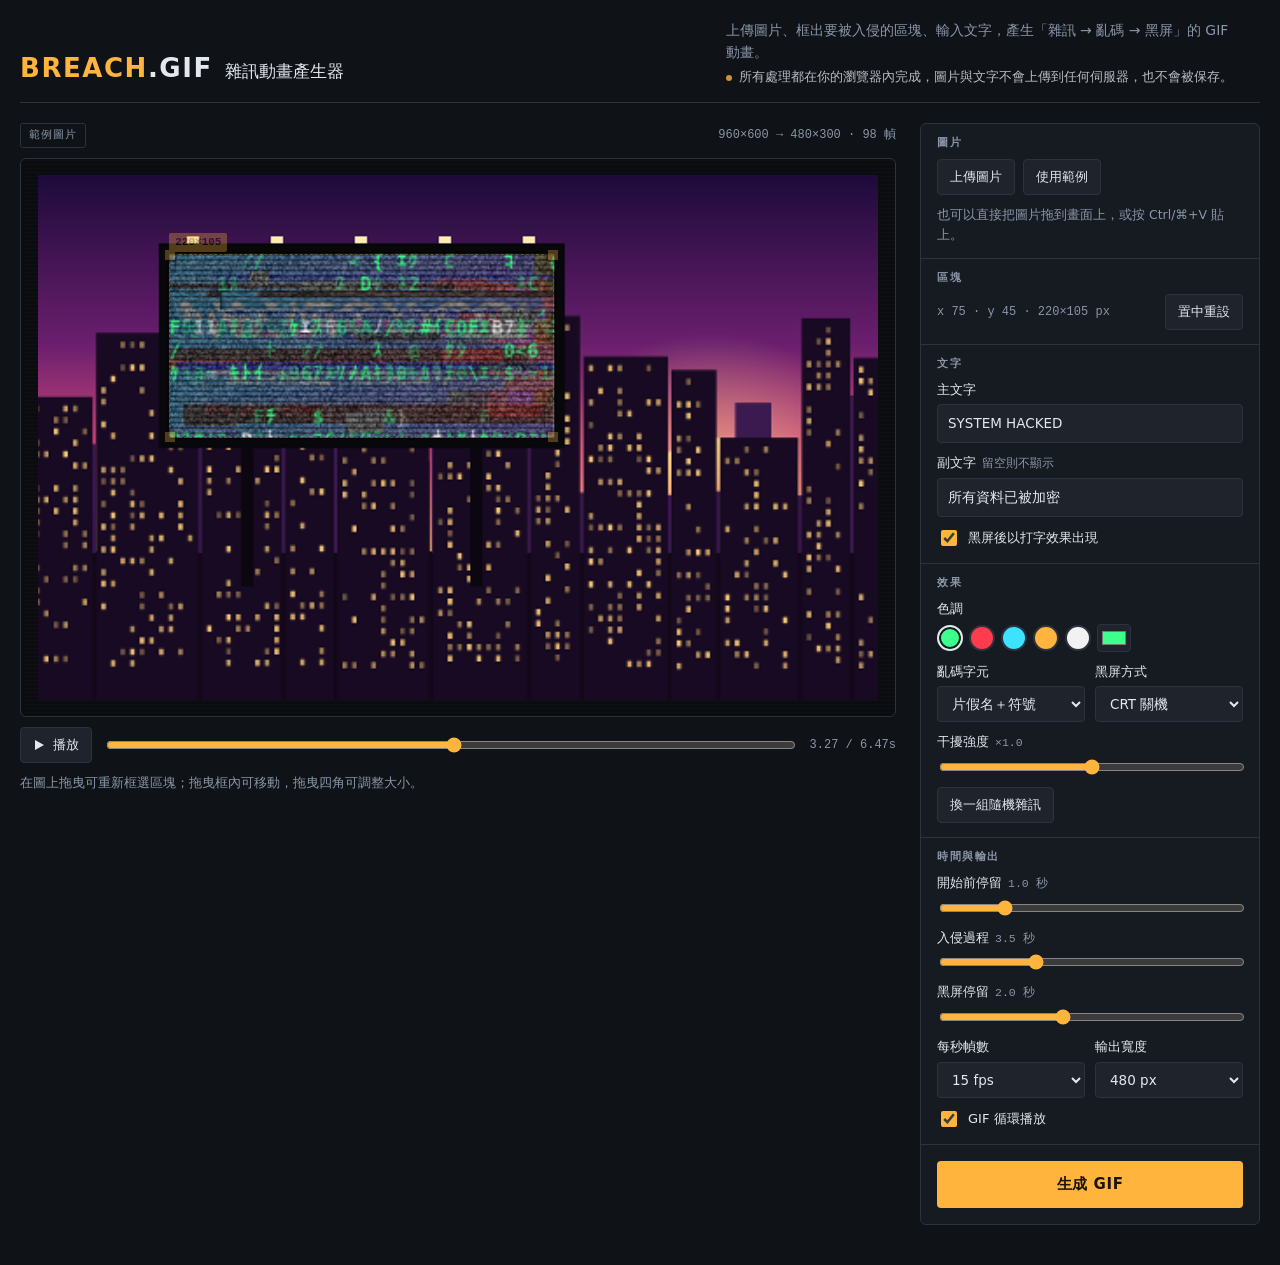
==== index.html @ aff065c2 "Add files via upload V1" ====
<!doctype html>
<html lang="zh-Hant">
<head>
<meta charset="utf-8">
<meta name="viewport" content="width=device-width,initial-scale=1,viewport-fit=cover">
<meta name="description" content="上傳圖片、框選區塊、輸入文字，產生雜訊亂碼後黑屏的駭入動畫 GIF。">
<title>Breach GIF 雜訊動畫產生器</title>
<style>
@font-face{font-family:"Chakra Petch";font-weight:600;font-style:normal;font-display:swap;src:url(fonts/chakra-petch-600.woff) format("woff")}
@font-face{font-family:"IBM Plex Mono";font-weight:400;font-style:normal;font-display:swap;src:url(fonts/ibm-plex-mono-400.woff) format("woff")}
@font-face{font-family:"IBM Plex Mono";font-weight:600;font-style:normal;font-display:swap;src:url(fonts/ibm-plex-mono-600.woff) format("woff")}
@font-face{font-family:"Noto Sans TC";font-weight:400 700;font-style:normal;font-display:swap;src:url(fonts/noto-sans-tc-00.woff) format("woff");unicode-range:U+20-7E,U+A0-103,U+110-113,U+11A-11B,U+128-12B,U+143-144,U+147-148,U+14C-14F,U+152-153,U+168-16D,U+2002-2003,U+2010-2016,U+2018-201A,U+201C-201E,U+2020-2022,U+2025-2027,U+2030,U+2032-2033,U+2035,U+2039-203C,U+2042,U+2047-2049,U+2051,U+20AC,U+2122,U+2190,U+2192,U+2318,U+25CF,U+3000-303F,U+4E00,U+4E0A,U+4E0D,U+4E2D,U+4E3B,U+4E5F,U+4E82,U+4E8C,U+4EE5,U+4EFB,U+4F3A,U+4F4D-4F4E,U+4F55,U+4F60,U+4F77,U+4F7F,U+4F8B,U+4FB5,U+4FDD,U+500B,U+5047,U+505C,U+50B3,U+5132,U+5143,U+5165,U+5167,U+516D,U+51B0,U+51FA,U+5206,U+5230,U+5247,U+524D,U+526F,U+52A0,U+52D5,U+5340-5341,U+5373,U+53D6,U+53E6,U+53EF,U+53F3,U+540D,U+5668,U+5697,U+56DB,U+5716,U+5728,U+584A,U+590F,U+5927,U+5931,U+59CB,U+59DB,U+5B57-5B58,U+5B8C,U+5B9A,U+5BC6,U+5BEC,U+5C0F,U+5C4F,U+5DF2,U+5E02,U+5E40,U+5E72,U+5EA6,U+5F0F,U+5F35,U+5F37,U+5F69,U+5F8C,U+5FAA,U+612C,U+6210,U+6216,U+6240,U+624B,U+6253,U+628A,U+62D6,U+62F7,U+6309,U+63A5,U+63DB,U+6496,U+64AD,U+64FE,U+653E,U+6548,U+6557,U+6574,U+6578,U+657A,U+6587,U+6599,U+65A4,U+65B0,U+65B7,U+65B9,U+65E5,U+6642,U+6697,U+66AB,U+66F3,U+6703,U+6709,U+670D,U+6790,U+679C,U+6846,U+6848,U+6A5F,U+6A94,U+6BCF,U+6CD5,U+6F38,U+6F58,U+700F,U+7121,U+720D,U+723D,U+7247,U+73C0,U+73FE,U+7406,U+7425,U+74B0,U+751F,U+7522,U+7528,U+7559,U+756B,U+761B,U+767D,U+7684,U+76F4,U+77ED,U+78BC,U+793A,U+79D2,U+79FB,U+7A0B,U+7A7A,U+7B26,U+7B2C,U+7BC4,U+7C29,U+7D05,U+7D44,U+7D50,U+7D8D,U+7DA0,U+7DE8,U+7E2E,U+7F6E,U+81EA,U+8207,U+8272,U+8457,U+8655,U+865F,U+875E,U+88AB,U+8981,U+89BD,U+89D2,U+8A02,U+8A0A,U+8A2D,U+8A66,U+8A98,U+8ABF,U+8ACB,U+8B80,U+8CBC,U+8CC7,U+8E47,U+8EF8,U+8F09,U+8F38,U+9019,U+9032,U+904E,U+9078,U+90FD,U+91CD,U+929D,U+9357,U+9375,U+93B4,U+9427,U+9577,U+9583,U+958B,U+9593,U+95AB,U+95DC,U+9650,U+96A8,U+96DC,U+96FB,U+96FF,U+9752,U+9762,U+9788,U+97CF,U+9810,U+986F,U+9905,U+99ED,U+9ED1,U+FF01-FF9F,U+FFA1-FFBE,U+FFC2-FFC7,U+FFCA-FFCF,U+FFD2-FFD7,U+FFDA-FFDC,U+FFE0-FFE6,U+FFE8-FFEE}
@font-face{font-family:"Noto Sans TC";font-weight:400 700;font-style:normal;font-display:swap;src:url(fonts/noto-sans-tc-01.woff) format("woff");unicode-range:U+4E01,U+4E03,U+4E08-4E09,U+4E0B,U+4E10-4E11,U+4E14-4E16,U+4E18-4E19,U+4E1E-4E1F,U+4E26,U+4E2B,U+4E30,U+4E32,U+4E38-4E39,U+4E43,U+4E45,U+4E48,U+4E4B,U+4E4D-4E4F,U+4E52-4E53,U+4E56,U+4E58-4E59,U+4E5D-4E5E,U+4E69,U+4E73,U+4E7E,U+4E86,U+4E88,U+4E8B,U+4E8E,U+4E91-4E92,U+4E94-4E95,U+4E99,U+4E9B,U+4E9E-4E9F,U+4EA1-4EA2,U+4EA4-4EA6,U+4EA8,U+4EAB-4EAE,U+4EB3,U+4EBA,U+4EC0-4EC1,U+4EC3-4EC4,U+4EC6-4EC7,U+4ECA-4ECB,U+4ECD,U+4ED4-4ED9,U+4EDE-4EDF,U+4EE3-4EE4,U+4EF0,U+4EF2-4EF3,U+4EF6,U+4EFD,U+4EFF,U+4F01,U+4F09-4F0B,U+4F0D,U+4F0F-4F11,U+4F15,U+4F19,U+4F2F-4F30,U+4F34,U+4F36,U+4F38,U+4F3C-4F3D,U+4F43,U+4F46-4F48,U+4F4F-4F51,U+4F54,U+4F57,U+4F59-4F5E,U+4F63,U+4F69,U+4F6C,U+4F6F-4F70,U+4F73,U+4F75,U+4F7A-4F7B,U+4F7E,U+4F83,U+4F86,U+4F88,U+4F8D,U+4F8F,U+4F91,U+4F96,U+4F9B,U+4F9D,U+4FAE-4FAF,U+4FB6-4FB7,U+4FBF,U+4FC2-4FC4,U+4FCA,U+4FCE-4FD1,U+4FD7-4FD8,U+4FDA,U+4FDE-4FE1,U+4FEE-4FEF,U+4FF1,U+4FF3,U+4FF8,U+4FFA,U+4FFE,U+5000,U+5006,U+5009,U+500C-500D,U+500F,U+5011-5012,U+5014,U+5016,U+5018-501A,U+501F,U+5021,U+5023,U+5025-5026,U+5028-502B,U+502D,U+503C,U+5043,U+5049,U+504C,U+504E-504F,U+5055,U+505A,U+5065,U+506D,U+506F,U+5074-5077,U+507A,U+507D,U+5080,U+5085,U+508D,U+5091,U+5096,U+5098-509A,U+50A2,U+50AC-50AD,U+50AF,U+50B2,U+50B5,U+50B7,U+50BB,U+50BE,U+50C5,U+50C7,U+50CE-50CF,U+50D1,U+50D5-50D6,U+50DA,U+50E5,U+50E7,U+50E9,U+50ED-50EE,U+50F1,U+50F5,U+50F9,U+50FB,U+5100,U+5102,U+5104-5105,U+5108-5109,U+5110,U+5112,U+5114-5115,U+5118,U+511F,U+5121,U+512A,U+5133,U+5137-5138,U+513B-513C,U+513F-5141,U+5144-5149,U+514B-514D,U+5152,U+5154-5155,U+5157,U+515C,U+5162,U+5168-5169,U+516B-516C,U+516E,U+5171,U+5175-5178,U+517C,U+5180,U+5189-518A,U+518D,U+5191-5192,U+5195,U+5197,U+51A0,U+51A2,U+51A4-51A5,U+51AA,U+51AC,U+51B6-51B7,U+51BD,U+51C6,U+51CB-51CD,U+51DC-51DD,U+51E0-51E1,U+51F0-51F1,U+51F3,U+51F6,U+51F8-51F9,U+51FD,U+5200-5201,U+5203,U+5207-5208,U+520A,U+520E,U+5211-5212,U+5216-5217,U+521D,U+5224-5225,U+5228-522A,U+522E,U+5236-5238,U+523A-523B,U+5241,U+5243,U+524A-524C,U+524E,U+5254,U+5256,U+525B-525D,U+5269-526A,U+5272,U+5274-5275,U+5277,U+527D,U+527F,U+5282-5283,U+5287-528A,U+528D,U+5291,U+5293,U+529B,U+529F,U+52A3,U+52A9-52AC,U+52BB,U+52BE,U+52C1,U+52C3,U+52C7,U+52C9,U+52D2,U+52D7-52D9,U+52DB,U+52DD-52DF,U+52E2-52E4,U+52E6,U+52F0,U+52F3,U+52F5,U+52F8,U+52FA-52FB,U+52FE-52FF,U+5305-5306,U+5308,U+530D,U+530F-5310,U+5315-5317,U+5319,U+531D,U+5320-5321,U+5323,U+532A,U+532F,U+5331,U+5339,U+533E-533F,U+5343,U+5345,U+5347-534A,U+5351-5354,U+5357,U+535A,U+535C,U+535E,U+5360-5361,U+5366,U+536E-5371,U+5375,U+5377-5379,U+537B,U+537F,U+5384,U+539A,U+539D,U+539F,U+53A5,U+53AD,U+53B2,U+53BB,U+53C3,U+53C8-53CB,U+53CD,U+53D4,U+53D7,U+53DB,U+53DF,U+53E2-53E5,U+53E8-53EE,U+53F0-53F2,U+53F5,U+53F8,U+53FB-53FC,U+5401,U+5403-5404,U+5406,U+5408-540C,U+540E-5412,U+541B,U+541D-5420,U+5426-5427,U+5429,U+542B-542E,U+5431,U+5433,U+5435-5436,U+5438-5439,U+543B-543C,U+543E,U+5440,U+5442-5443,U+5446,U+5448,U+544A,U+544E,U+5462,U+5468,U+5471,U+5473,U+5475-5478,U+547B-547D,U+5480,U+5484,U+5486,U+548B-548C,U+548E,U+5490,U+5492,U+5495-5496,U+549A,U+54A6-54AC,U+54AF,U+54B1,U+54B3,U+54B8,U+54BB,U+54BD,U+54BF-54C2,U+54C4,U+54C7-54C9,U+54CE,U+54E1,U+54E5-54E6,U+54E8-54EA,U+54ED-54EE,U+54F2,U+54FA,U+54FC-54FD,U+5501,U+5506-5507,U+5509,U+550F-5510,U+5514,U+5527,U+552C,U+552E-552F,U+5531,U+5533,U+5537-5538,U+553E,U+5541,U+5543-5544,U+5546,U+554A,U+554F,U+5555-5557,U+555C,U+555E-555F,U+5561,U+5563-5564,U+5566,U+556A,U+557B-557C,U+557E,U+5580,U+5582-5584,U+5587,U+5589-558B,U+5594,U+5598-559A,U+559C-559D,U+559F,U+55A7,U+55AA-55AC,U+55AE,U+55B1-55B3,U+55BB,U+55C5-55C7,U+55C9,U+55CE,U+55D1,U+55D3,U+55DA,U+55DC,U+55DF,U+55E1,U+55E3-55E6,U+55E8,U+55EF,U+55F6-55F7,U+55FD-55FE,U+5600,U+5606,U+5608-5609,U+560D-560E,U+5610,U+5614,U+5616-5617,U+561B,U+561F,U+5629,U+562E-5630,U+5632,U+5634,U+5636,U+5639,U+563B,U+563F,U+564E,U+5653,U+5657,U+5659,U+5662,U+5664-5665,U+5669-566C,U+566F,U+5671,U+5674,U+5676,U+5678-5679,U+5680,U+5685,U+5687,U+568E-5690,U+5695,U+56A5,U+56A8,U+56AE,U+56B4,U+56B6-56B7,U+56BC,U+56C0-56C2,U+56C8-56CA,U+56CC,U+56D1,U+56DA,U+56DD-56DE,U+56E0,U+56E4,U+56EA-56EB,U+56F0,U+56FA,U+56FF,U+5703-5704,U+5708-5709,U+570B,U+570D,U+5712-5713,U+5718,U+571F,U+5729,U+572C-572D,U+572F-5730,U+5733,U+573B,U+573E,U+5740,U+5747,U+574A,U+574D-5751,U+5761,U+5764,U+5766,U+5769-576A,U+5777,U+577C,U+5782-5783,U+578B,U+5793,U+57A0,U+57A2-57A3,U+57AE,U+57C2-57C3,U+57CB,U+57CE,U+57D4,U+57DF-57E0,U+57E4,U+57F7,U+57F9-57FA,U+5802,U+5805-5806,U+5809-580A,U+581D,U+5820-5821,U+5824,U+582A,U+582F-5831,U+5834-5835,U+584B-584C,U+5851-5852,U+5854,U+5857-5858,U+585A,U+585E,U+5862,U+586B,U+586D,U+5875,U+5879,U+587D-587E,U+5880,U+5883,U+5885,U+588A,U+5893,U+589C,U+589E-589F,U+58A6,U+58A8-58A9,U+58AE,U+58B3,U+58BE,U+58C1,U+58C5,U+58C7,U+58CE,U+58D1,U+58D3,U+58D5,U+58D8-58D9,U+58DE-58DF,U+58E2,U+58E4,U+58E9,U+58EB-58EC,U+58EF,U+58F9-58FA,U+58FD,U+5914-5916,U+5919-591A,U+591C,U+5920,U+5922,U+5924-5925,U+5929-592B,U+592D-592E,U+5937-5938,U+593E,U+5944,U+5947-5949,U+594E-5951,U+5954-5955,U+5957-5958,U+595A,U+5960,U+5962,U+5967,U+5969-596A,U+596D-596E,U+5973-5974,U+5976,U+5978-5979,U+597D,U+5981-5984,U+598A,U+598D,U+5992-5993,U+5996,U+5999,U+599D-599E,U+59A3-59A5,U+59A8,U+59AE-59AF,U+59B3,U+59B9,U+59BB,U+59BE,U+59C5-59C6,U+59CA,U+59CD,U+59D0-59D4,U+59D8,U+59DA,U+59DC,U+59E3,U+59E5-59E6,U+59E8,U+59EA,U+59EC,U+59FB,U+59FF,U+5A01,U+5A03,U+5A09,U+5A0C,U+5A11,U+5A13,U+5A18,U+5A1B-5A1C,U+5A1F-5A20,U+5A23,U+5A25,U+5A29,U+5A36,U+5A3C,U+5A40-5A41,U+5A46,U+5A49-5A4A,U+5A5A,U+5A62,U+5A66,U+5A6A,U+5A77,U+5A7F,U+5A92,U+5A9A-5A9B,U+5AA7,U+5AB2-5AB3,U+5ABC-5ABE,U+5AC1-5AC2,U+5AC9,U+5ACC,U+5AD6-5AD8,U+5AE1,U+5AE3,U+5AE6,U+5AE9,U+5AF5,U+5AFB,U+5B08-5B09,U+5B0B-5B0C,U+5B1D,U+5B24,U+5B2A,U+5B30,U+5B34,U+5B38,U+5B40,U+5B43,U+5B50-5B51,U+5B53-5B55,U+5B5A-5B5D,U+5B5F,U+5B63-5B64,U+5B69,U+5B6B,U+5B70-5B71,U+5B73,U+5B75,U+5B78,U+5B7A,U+5B7D,U+5B7F,U+5B83,U+5B85,U+5B87-5B89,U+5B8B,U+5B8F,U+5B97-5B99,U+5B9B-5B9C,U+5BA2-5BA6,U+5BAE,U+5BB0,U+5BB3-5BB6,U+5BB8-5BB9,U+5BBF,U+5BC2,U+5BC4-5BC5,U+5BC7,U+5BCC,U+5BD0,U+5BD2-5BD3,U+5BDE-5BDF,U+5BE1-5BE2,U+5BE4-5BE9,U+5BEB,U+5BEE,U+5BF0,U+5BF5-5BF6,U+5BF8,U+5BFA,U+5C01,U+5C04,U+5C07-5C0B,U+5C0D-5C0E,U+5C11,U+5C16,U+5C1A,U+5C22,U+5C24,U+5C2C,U+5C31,U+5C37-5C3A,U+5C3C,U+5C3E-5C41,U+5C45-5C46,U+5C48,U+5C4B,U+5C4D-5C4E,U+5C50-5C51,U+5C55,U+5C58,U+5C5C-5C5D,U+5C60,U+5C62,U+5C64-5C65,U+5C68,U+5C6C,U+5C6F,U+5C71,U+5C79,U+5C8C,U+5C90-5C91,U+5C94,U+5CA1,U+5CA9,U+5CAB,U+5CB1,U+5CB3,U+5CB7-5CB8,U+5CD2,U+5CD9,U+5CE8,U+5CEA,U+5CED,U+5CF0,U+5CF4,U+5CF6,U+5CFB,U+5CFD,U+5D01,U+5D06-5D07,U+5D0E,U+5D11,U+5D14,U+5D16-5D17,U+5D19,U+5D1B,U+5D22,U+5D24,U+5D27,U+5D29,U+5D34,U+5D47,U+5D4C,U+5D50,U+5D69,U+5D6F,U+5D84,U+5D87,U+5D94,U+5D9D,U+5DB8,U+5DBA,U+5DBC-5DBD,U+5DC9,U+5DCD,U+5DD2,U+5DD4,U+5DD6,U+5DDD-5DDE,U+5DE1-5DE2,U+5DE5-5DE8,U+5DEB,U+5DEE,U+5DF1,U+5DF3-5DF4,U+5DF7,U+5DFD-5DFE,U+5E03,U+5E06,U+5E0C,U+5E11,U+5E15-5E16,U+5E18,U+5E1A-5E1B,U+5E1D,U+5E1F,U+5E25,U+5E2B,U+5E2D,U+5E33,U+5E36-5E38,U+5E3D,U+5E43,U+5E45,U+5E4C,U+5E54-5E55,U+5E57,U+5E5B,U+5E5F,U+5E61-5E63,U+5E6B,U+5E73-5E74,U+5E76,U+5E78-5E79,U+5E7B-5E7E,U+5E87,U+5E8A,U+5E8F,U+5E95-5E97,U+5E9A,U+5E9C,U+5EA0,U+5EA7,U+5EAB,U+5EAD,U+5EB5-5EB8,U+5EBE,U+5EC1-5EC2,U+5EC4,U+5EC8-5ECA,U+5ED3,U+5ED6,U+5EDA,U+5EDD,U+5EDF-5EE0,U+5EE2-5EE3,U+5EEC,U+5EF3,U+5EF6-5EF7,U+5EFA,U+5EFE-5EFF,U+5F01,U+5F04,U+5F08,U+5F0A-5F0B,U+5F12-5F15,U+5F17-5F18,U+5F1B,U+5F1F,U+5F26-5F27,U+5F29,U+5F2D,U+5F31,U+5F3C,U+5F46,U+5F48,U+5F4A,U+5F4C,U+5F4E,U+5F57,U+5F59,U+5F5D,U+5F62,U+5F64-5F65,U+5F6A-5F6D,U+5F70-5F71,U+5F77,U+5F79,U+5F7C,U+5F7F-5F81,U+5F85,U+5F87-5F8B,U+5F90-5F92,U+5F97-5F99,U+5F9C,U+5F9E,U+5FA0-5FA1,U+5FA8-5FA9,U+5FAC,U+5FAE,U+5FB5,U+5FB7,U+5FB9,U+5FBD,U+5FC3,U+5FC5,U+5FCC-5FCD,U+5FD6-5FD9,U+5FDD,U+5FE0,U+5FEA-5FEB,U+5FF1,U+5FF5,U+5FF8,U+5FFD,U+5FFF,U+600E-600F,U+6012,U+6014-6016,U+601B,U+601D,U+6020-6021,U+6025}
@font-face{font-family:"Noto Sans TC";font-weight:400 700;font-style:normal;font-display:swap;src:url(fonts/noto-sans-tc-02.woff) format("woff");unicode-range:U+6027-602B,U+602F,U+6035,U+6043,U+6046,U+604D,U+6050,U+6055,U+6059,U+6062-6065,U+6068-606D,U+606F-6070,U+607F,U+6084-6085,U+6089,U+608C-608D,U+6094,U+6096,U+609A,U+609F-60A0,U+60A3,U+60A8,U+60B2,U+60B4-60B6,U+60B8,U+60BB-60BD,U+60C5-60C7,U+60CB,U+60D1,U+60D5,U+60D8,U+60DA,U+60DC,U+60DF-60E1,U+60E6,U+60F0-60F1,U+60F3-60F4,U+60F6,U+60F9-60FB,U+6100-6101,U+6106,U+6108-6109,U+610D-610F,U+6112,U+6115,U+611A-611C,U+611F,U+6123,U+6127,U+6134,U+6137,U+613E-613F,U+6144,U+6147-6148,U+614B-614E,U+6155,U+6158,U+615A,U+615D,U+615F,U+6162-6163,U+6167-6168,U+616B,U+616E,U+6170,U+6175-6177,U+617C,U+617E,U+6182,U+618A,U+618E,U+6190-6191,U+6194,U+619A,U+61A4,U+61A7,U+61A9,U+61AB-61AC,U+61AE,U+61B2,U+61B6,U+61BE,U+61C2,U+61C7-61CB,U+61CD,U+61E3,U+61E6,U+61F2,U+61F5-61F8,U+61FA,U+61FC,U+61FE-6200,U+6208,U+620A,U+620C-620E,U+6211-6212,U+6215,U+621A-621B,U+621F,U+6221-6222,U+622A,U+622E,U+6230,U+6232-6234,U+6236,U+623E-623F,U+6241,U+6247-6249,U+624D-624E,U+6251-6252,U+6254,U+6258,U+625B,U+6263,U+626D-626F,U+6273,U+6276,U+6279,U+627C,U+627E-6280,U+6284,U+6286,U+6289,U+6291-6293,U+6295-6298,U+62A8,U+62AB-62AC,U+62B1,U+62B5,U+62B9,U+62BC-62BD,U+62BF,U+62C2,U+62C4,U+62C6-62C9,U+62CB-62CE,U+62D0,U+62D2-62D4,U+62D7-62DC,U+62EC-62EF,U+62F1,U+62F3-62F4,U+62FC-62FF,U+6301-6302,U+6307-6308,U+6311,U+6316,U+6328,U+632A-632B,U+632F,U+633A,U+633D-633E,U+6342,U+6346,U+6349,U+634C-6350,U+6355,U+6367-6369,U+636B,U+6371-6372,U+6376-6377,U+637A-637B,U+6380,U+6383-6384,U+6388-6389,U+638C,U+638F,U+6392,U+6396,U+6398-6399,U+639B,U+63A0-63A3,U+63A7-63AA,U+63AC,U+63C0,U+63C6,U+63C9,U+63CD,U+63CF-63D0,U+63D2,U+63D6,U+63DA,U+63E1,U+63E3,U+63E9-63EA,U+63ED-63EE,U+63F4,U+63F9,U+6406,U+640D,U+640F,U+6413-6414,U+6416-6417,U+641C,U+641E,U+642A,U+642C-642D,U+6434,U+6436,U+643D-643E,U+6451-6452,U+6454,U+6458,U+645F,U+6467,U+6469,U+646D,U+646F,U+6478-647B,U+6487-6488,U+6490,U+6492-6493,U+6495,U+6499-649A,U+649E,U+64A2,U+64A4-64A5,U+64A9,U+64AB-64AC,U+64AE,U+64B0,U+64B2-64B3,U+64BB-64BC,U+64BE-64BF,U+64C1-64C2,U+64C4-64C5,U+64C7,U+64CA-64CB,U+64CD-64CE,U+64D2,U+64D4,U+64D8,U+64DA,U+64E0,U+64E2,U+64E6,U+64EC-64ED,U+64F0-64F2,U+64F4,U+64F7,U+64FA-64FB,U+6500,U+6506,U+650F,U+6514,U+6518-6519,U+651C-651D,U+6523-6524,U+652A-652C,U+652F,U+6536,U+6538-6539,U+653B,U+653F,U+6545,U+6549,U+654F,U+6551,U+6554-6556,U+6558-6559,U+655D-655E,U+6562-6563,U+6566,U+656C,U+6572,U+6575,U+6577,U+6582-6583,U+6590-6591,U+6595,U+6597,U+659B-659C,U+659F,U+65A1,U+65A5,U+65A7,U+65AB-65AC,U+65AF,U+65BC-65BD,U+65C1,U+65C5,U+65CB-65CC,U+65CE-65CF,U+65D6-65D7,U+65E2,U+65E6,U+65E8-65E9,U+65EC-65ED,U+65F1,U+65FA,U+6600,U+6602,U+6606-6607,U+660A,U+660C,U+660E-660F,U+6613-6615,U+661F-6620,U+6624-6625,U+6627-6628,U+662D,U+662F,U+6631,U+6641,U+6643,U+6645,U+6649,U+664C,U+664F,U+6652,U+665A,U+665D-665E,U+6664,U+6666,U+6668,U+666E-6670,U+6674,U+6676-6677,U+667A,U+667E,U+6684,U+6687-6689,U+668D,U+6691,U+6696,U+6698,U+669D,U+66A2,U+66A8,U+66AE,U+66B1,U+66B4,U+66B8-66B9,U+66C4,U+66C6-66C7,U+66C9,U+66D6,U+66D9,U+66DC-66DD,U+66E0,U+66E6,U+66E9,U+66EC,U+66F0,U+66F2,U+66F4,U+66F7-66F9,U+66FC,U+66FE-6700,U+6708,U+670B,U+6714-6715,U+6717,U+671B,U+671D,U+671F,U+6726-6728,U+672A-672E,U+6731,U+6734-6735,U+673D,U+6746,U+6749,U+674E-6751,U+6753,U+6756-6757,U+675C,U+675E-6760,U+676A,U+676D,U+676F-6773,U+6775,U+6777,U+677C,U+677E-677F,U+6787,U+6789,U+678B,U+6793,U+6795,U+6797,U+679A,U+679D,U+67AF-67B0,U+67B4,U+67B6,U+67B8,U+67C4,U+67CF-67D4,U+67D9-67DA,U+67DD-67DE,U+67E2,U+67E5,U+67E9,U+67EC,U+67EF,U+67F1,U+67F3-67F5,U+67FF,U+6813,U+6817-6818,U+6821,U+6829-682A,U+6838-6839,U+683C-683D,U+6840-6843,U+6845,U+684C,U+6850-6851,U+6853-6854,U+6876,U+687F,U+6881-6883,U+6885-6886,U+6893-6894,U+6897,U+689D,U+689F,U+68A1-68A2,U+68A7-68A8,U+68AD,U+68AF-68B1,U+68B3,U+68B5,U+68C4,U+68C9,U+68CB,U+68CD,U+68D2,U+68D5,U+68D7-68D8,U+68DA,U+68DF-68E0,U+68E3,U+68E7,U+68EE,U+68F2,U+68F5,U+68F9-68FB,U+6905,U+690D-690E,U+6912,U+6930,U+694A,U+6953-6954,U+695A-695B,U+695D-695E,U+6960,U+6963,U+6968,U+696B,U+696D-696E,U+6975,U+6977,U+6979,U+6982,U+6986,U+6994-6995,U+699B-699C,U+69A3,U+69A6,U+69A8,U+69AB,U+69AD-69AE,U+69B4,U+69B7,U+69BB,U+69C1,U+69C3,U+69CB-69CD,U+69D0,U+69D3,U+69E8,U+69ED,U+69F3,U+69FD,U+6A01-6A02,U+6A05,U+6A0A,U+6A11,U+6A13,U+6A19,U+6A1E-6A1F,U+6A21,U+6A23,U+6A35,U+6A38-6A3A,U+6A3D,U+6A44,U+6A47-6A48,U+6A4B,U+6A58-6A59,U+6A61-6A62,U+6A6B,U+6A7E,U+6A80,U+6A84,U+6A90,U+6A97,U+6A9C,U+6AA0,U+6AA2-6AA3,U+6AAC,U+6AAE-6AAF,U+6AB3,U+6AB8,U+6ABB,U+6AC2-6AC3,U+6AD3,U+6ADA-6ADB,U+6ADD,U+6AE5,U+6AEC,U+6AFA-6AFB,U+6B04,U+6B0A,U+6B10,U+6B16,U+6B20-6B21,U+6B23,U+6B32,U+6B3A,U+6B3D-6B3E,U+6B47,U+6B49,U+6B4C,U+6B4E,U+6B50,U+6B59,U+6B5C,U+6B5F,U+6B61-6B67,U+6B6A,U+6B72,U+6B77-6B79,U+6B7B,U+6B7F,U+6B83,U+6B86,U+6B89-6B8A,U+6B96,U+6B98,U+6BA4,U+6BAE-6BAF,U+6BB2,U+6BB5,U+6BB7,U+6BBA,U+6BBC,U+6BBF-6BC0,U+6BC5-6BC6,U+6BCB,U+6BCD,U+6BD2-6BD4,U+6BD7,U+6BDA-6BDB,U+6BEB-6BEC,U+6BEF,U+6BFD,U+6C05,U+6C08,U+6C0F-6C11,U+6C13,U+6C16,U+6C1B,U+6C1F,U+6C23-6C24,U+6C26-6C28,U+6C2B-6C2C,U+6C2E-6C2F,U+6C33-6C34,U+6C38,U+6C3E,U+6C40-6C42,U+6C4D-6C4E,U+6C50,U+6C55,U+6C57,U+6C59,U+6C5B,U+6C5D-6C61,U+6C68,U+6C6A,U+6C70,U+6C72,U+6C74,U+6C76,U+6C7A,U+6C7D-6C7E,U+6C81-6C83,U+6C85-6C86,U+6C88-6C89,U+6C8C-6C8D,U+6C90,U+6C92,U+6C94,U+6C96,U+6C98-6C99,U+6C9B,U+6CAB-6CAC,U+6CAE,U+6CB1,U+6CB3,U+6CB8-6CB9,U+6CBB-6CBF,U+6CC1,U+6CC4-6CC5,U+6CC9-6CCA,U+6CCC,U+6CD3,U+6CD6-6CD7,U+6CDB-6CDC,U+6CE0-6CE3,U+6CE5,U+6CE8,U+6CEF-6CF1,U+6CF3,U+6CF5,U+6D0B-6D0C,U+6D0E,U+6D17,U+6D1B,U+6D1E,U+6D25,U+6D27,U+6D29-6D2B,U+6D2E,U+6D31-6D32,U+6D35-6D36,U+6D38-6D39,U+6D3B,U+6D3D-6D3E,U+6D41,U+6D59-6D5A,U+6D65-6D66,U+6D69-6D6A,U+6D6C,U+6D6E,U+6D74,U+6D77-6D79,U+6D85,U+6D87-6D8A,U+6D8C,U+6D8E,U+6D93-6D95,U+6DAA,U+6DAE-6DAF,U+6DB2,U+6DB5,U+6DB8,U+6DBC,U+6DBF,U+6DC4-6DC7,U+6DCB-6DCC,U+6DD1-6DD2,U+6DD8-6DDA,U+6DDE,U+6DE1,U+6DE4,U+6DE6,U+6DE8,U+6DEA-6DEC,U+6DEE,U+6DF1,U+6DF3,U+6DF5,U+6DF7,U+6DF9-6DFB,U+6E05,U+6E19-6E1B,U+6E1D,U+6E20-6E21,U+6E23-6E26,U+6E2C-6E2D,U+6E2F,U+6E32,U+6E34,U+6E38,U+6E3A,U+6E3E,U+6E43-6E44,U+6E4A,U+6E4D-6E4E,U+6E54,U+6E56,U+6E58,U+6E5B,U+6E5F,U+6E63,U+6E67,U+6E69,U+6E6E-6E6F,U+6E72,U+6E89,U+6E90,U+6E96,U+6E98,U+6E9C-6E9D,U+6EA2,U+6EA5,U+6EA7,U+6EAA-6EAB,U+6EAF,U+6EB4,U+6EB6,U+6EBA,U+6EBC,U+6EC2,U+6EC4-6EC5,U+6EC7,U+6ECB-6ECC,U+6ED1,U+6ED3-6ED5,U+6EEC,U+6EEF,U+6EF2,U+6EF4,U+6EF7,U+6EFE-6EFF,U+6F01-6F02,U+6F06,U+6F0F,U+6F13-6F15,U+6F20,U+6F22-6F23,U+6F29-6F2C,U+6F2F,U+6F31-6F33,U+6F3E-6F3F,U+6F51,U+6F54,U+6F5B,U+6F5F-6F60,U+6F64,U+6F66,U+6F6D-6F70,U+6F78,U+6F7A,U+6F7C,U+6F80,U+6F84,U+6F86,U+6F88,U+6F8E,U+6F97,U+6FA0-6FA1,U+6FA4,U+6FA6-6FA7,U+6FB1,U+6FB3-6FB4,U+6FB6,U+6FB9,U+6FC0-6FC3,U+6FD5,U+6FD8,U+6FDB,U+6FDF-6FE1,U+6FE4,U+6FE9,U+6FEB-6FEC,U+6FEE-6FF1,U+6FFA,U+6FFE,U+7006,U+7009,U+700B,U+7011,U+7015,U+7018,U+701A-701B,U+701D,U+701F,U+7028,U+7030,U+7032,U+703E,U+704C,U+7051,U+7058,U+705E,U+7063-7064,U+706B,U+7070,U+7076,U+7078,U+707C-707D,U+708A,U+708E,U+7092,U+7095,U+7099,U+70A4,U+70AB-70AF,U+70B3,U+70B8,U+70BA,U+70C8,U+70CA,U+70CF,U+70D8-70D9,U+70E4,U+70EF,U+70F9,U+70FD,U+7109-710A,U+7119-711A,U+711C,U+7126,U+7130,U+7136,U+7146,U+7149,U+714C,U+714E,U+7156,U+7159,U+715C,U+715E,U+7164-7169,U+716C,U+716E,U+717D,U+7184,U+718A,U+7192,U+7194,U+7199,U+719F,U+71A8,U+71AC,U+71B1,U+71B9,U+71BE,U+71C3-71C4,U+71C8-71C9,U+71CE,U+71D0,U+71D2,U+71D5,U+71D9,U+71DC,U+71DF-71E0,U+71E5-71E7,U+71EC-71EE,U+71F4,U+71F8,U+71FB-71FC,U+71FE,U+7206,U+7210,U+721B,U+7228,U+722A,U+722C-722D,U+7230,U+7235-7236,U+7238-723B,U+723E,U+7246,U+7248,U+724C,U+7252,U+7256,U+7258-7259,U+725B,U+725D,U+725F-7262,U+7267,U+7269,U+726F,U+7272,U+7274,U+7279,U+727D,U+7280-7281,U+7284,U+7292,U+7296,U+729B,U+72A2,U+72A7,U+72AC,U+72AF,U+72C0,U+72C2,U+72C4,U+72CE,U+72D0,U+72D7,U+72D9,U+72E0-72E1,U+72E9,U+72F7-72F9,U+72FC-72FD,U+7313,U+7316,U+7319,U+731B-731C,U+7325,U+7329,U+7334,U+7336-7337,U+733E-733F,U+7344-7345,U+734E,U+7350,U+7357,U+7368,U+7370,U+7372,U+7375,U+7377-7378,U+737A-737B,U+7380,U+7384,U+7386-7387,U+7389,U+738B,U+7396,U+739F,U+73A5,U+73A8-73A9,U+73AB,U+73B2-73B3,U+73B7,U+73BB,U+73CA,U+73CD}
@font-face{font-family:"Noto Sans TC";font-weight:400 700;font-style:normal;font-display:swap;src:url(fonts/noto-sans-tc-03.woff) format("woff");unicode-range:U+73DE,U+73E0,U+73EA,U+73ED-73EE,U+7403,U+7405,U+7409-740A,U+740D,U+741B,U+7422,U+7426,U+7428,U+742A,U+742F,U+7433-7436,U+743A,U+743F,U+7441,U+7455,U+7459-745C,U+745E-745F,U+7463-7464,U+7469-746A,U+746D,U+746F-7470,U+747E,U+7480,U+7483,U+748B,U+7498,U+749C,U+749E-749F,U+74A3,U+74A6-74A9,U+74BD,U+74BF,U+74CA,U+74CF,U+74D4,U+74D6,U+74DA,U+74DC,U+74E0,U+74E2-74E4,U+74E6,U+74F6-74F7,U+7504,U+750C-750D,U+7515,U+7518,U+751A,U+751C,U+7525-7526,U+7529,U+752B-752D,U+7530-7533,U+7537-7538,U+753D,U+754B-754C,U+754E-754F,U+7554,U+755A,U+755C-755D,U+7562,U+7565-7566,U+756A,U+7570,U+7576,U+7578,U+757F,U+7586-7587,U+758A-758B,U+758F,U+7591,U+7599-759A,U+759D,U+75A2-75A5,U+75AB,U+75B2-75B3,U+75B5,U+75B8-75B9,U+75BC-75BE,U+75C2,U+75C5,U+75C7,U+75CA,U+75CD,U+75D4-75D5,U+75D8-75D9,U+75DB,U+75DE,U+75E0,U+75E2-75E3,U+75F0-75F4,U+75FA,U+75FF-7601,U+7609,U+760B,U+760D,U+7613,U+761F-7622,U+7624,U+7626-7627,U+7629,U+7634,U+7638,U+763A,U+7642,U+7646,U+764C,U+7652,U+7656,U+7658,U+765F,U+7661-7662,U+7665,U+7669,U+766C,U+766E,U+7671-7672,U+7678,U+767B-767C,U+767E,U+7682,U+7686-7688,U+768B,U+768E,U+7693,U+7696,U+769A,U+76AE,U+76B0,U+76B4,U+76BA,U+76BF,U+76C2-76C3,U+76C5-76C6,U+76C8,U+76CA,U+76CD-76CE,U+76D2,U+76D4,U+76DB-76DC,U+76DE-76DF,U+76E1,U+76E3-76E5,U+76E7,U+76EA,U+76EE-76EF,U+76F2,U+76F8-76F9,U+76FC,U+76FE,U+7701,U+7707,U+7709,U+770B,U+771F-7720,U+7728-7729,U+7736-7738,U+773A,U+773C,U+773E,U+774F,U+775B-775C,U+775E,U+7761-7763,U+7765-7766,U+7768,U+776A-776C,U+7779,U+777D,U+777F,U+7784,U+7787,U+778B-778C,U+778E,U+7791,U+779E-77A0,U+77A5,U+77A7,U+77AA,U+77AC-77AD,U+77B0,U+77B3,U+77BB-77BD,U+77BF,U+77C7,U+77D3,U+77D7,U+77DA-77DC,U+77E2-77E3,U+77E5,U+77E9,U+77EE-77EF,U+77F3,U+77FD,U+7802,U+780C-780D,U+7814,U+781D,U+781F-7820,U+7825,U+7827,U+782D,U+7830,U+7832,U+7834,U+7837-7838,U+7843,U+784E,U+785D,U+786B-786C,U+786F,U+787C,U+787F,U+7889,U+788C,U+788E,U+7891,U+7893,U+7897-7898,U+789F,U+78A3,U+78A7,U+78A9,U+78B0,U+78B3,U+78BA,U+78BE,U+78C1,U+78C5,U+78CA-78CB,U+78D0,U+78D5,U+78DA,U+78E7-78E8,U+78EC,U+78EF,U+78F4,U+78F7,U+78FA,U+7901,U+790E,U+7919,U+7926,U+792A-792C,U+793E,U+7940-7941,U+7946-7949,U+7950,U+7955-7957,U+795A,U+795D-7960,U+7965,U+7968,U+796D,U+797A,U+797F,U+7981,U+798D-798F,U+79A6-79A7,U+79AA,U+79AE,U+79B1,U+79B3,U+79B9-79BA,U+79BD-79C1,U+79C8-79C9,U+79CB,U+79D1,U+79D8,U+79DF,U+79E3-79E4,U+79E6-79E7,U+79E9,U+7A00,U+7A05,U+7A08,U+7A0D,U+7A14,U+7A1A,U+7A1C,U+7A1E-7A20,U+7A2E,U+7A31,U+7A37,U+7A3B-7A3D,U+7A3F-7A40,U+7A46,U+7A4B-7A4E,U+7A57,U+7A60-7A62,U+7A69,U+7A6B,U+7A74,U+7A76,U+7A79,U+7A7F,U+7A81,U+7A84,U+7A88,U+7A92,U+7A95-7A98,U+7A9F-7AA0,U+7AA9-7AAA,U+7AAE-7AAF,U+7ABA,U+7ABF,U+7AC4-7AC5,U+7AC7,U+7ACA-7ACB,U+7AD9,U+7ADF-7AE0,U+7AE3,U+7AE5,U+7AED,U+7AEF,U+7AF6,U+7AF9-7AFA,U+7AFD,U+7AFF,U+7B06,U+7B11,U+7B19,U+7B1B,U+7B1E,U+7B20,U+7B28,U+7B2E,U+7B46,U+7B49,U+7B4B,U+7B4D,U+7B4F-7B52,U+7B54,U+7B56,U+7B60,U+7B67,U+7B6E,U+7B75,U+7B77,U+7B84,U+7B87,U+7B8B,U+7B8F,U+7B94-7B95,U+7B97,U+7B9D,U+7BA0-7BA1,U+7BAD,U+7BB1,U+7BB4,U+7BB8,U+7BC0-7BC1,U+7BC6-7BC7,U+7BC9,U+7BCC,U+7BD9,U+7BDB,U+7BE0-7BE1,U+7BE4,U+7BE6,U+7BE9,U+7BF7,U+7BFE,U+7C07,U+7C0C-7C0D,U+7C11,U+7C1E,U+7C21,U+7C23,U+7C27,U+7C2A-7C2B,U+7C37-7C38,U+7C3D-7C40,U+7C43,U+7C4C-7C4D,U+7C50,U+7C5F-7C60,U+7C63-7C65,U+7C6C,U+7C6E,U+7C72-7C73,U+7C7D,U+7C89,U+7C92,U+7C95,U+7C97,U+7C9F,U+7CA5,U+7CB1,U+7CB3,U+7CB5,U+7CB9,U+7CBD-7CBE,U+7CCA,U+7CD5-7CD6,U+7CD9,U+7CDC-7CE0,U+7CE2,U+7CE7,U+7CEF-7CF0,U+7CF8,U+7CFB,U+7CFE,U+7D00,U+7D02,U+7D04,U+7D06-7D07,U+7D09-7D0B,U+7D0D,U+7D10,U+7D14-7D15,U+7D17,U+7D19-7D1C,U+7D20-7D22,U+7D2B,U+7D2E-7D33,U+7D39,U+7D3C,U+7D40,U+7D42-7D43,U+7D46,U+7D55,U+7D5B,U+7D5E,U+7D61-7D62,U+7D66,U+7D68,U+7D6E,U+7D70-7D73,U+7D79,U+7D81,U+7D8F,U+7D91,U+7D93,U+7D9C,U+7D9E,U+7DA2,U+7DAC-7DAD,U+7DB0-7DB2,U+7DB4-7DB5,U+7DB8,U+7DBA-7DBB,U+7DBD-7DBF,U+7DC7,U+7DCA,U+7DD2,U+7DD8-7DDA,U+7DDD-7DDE,U+7DE0,U+7DE3,U+7DE9,U+7DEC,U+7DEF,U+7DF2,U+7DF4,U+7DF9,U+7DFB,U+7E08-7E0A,U+7E10-7E11,U+7E1B,U+7E1D-7E1E,U+7E23,U+7E2B,U+7E2F,U+7E31-7E32,U+7E34-7E35,U+7E37,U+7E39,U+7E3D-7E3F,U+7E41,U+7E43,U+7E45-7E46,U+7E48,U+7E52,U+7E54-7E55,U+7E59-7E5A,U+7E5E,U+7E61,U+7E69-7E6B,U+7E6D,U+7E73,U+7E79,U+7E7C-7E7D,U+7E82,U+7E8C,U+7E8F,U+7E93-7E94,U+7E96,U+7E9C,U+7F36,U+7F38,U+7F3A,U+7F3D,U+7F44,U+7F48,U+7F4C,U+7F50,U+7F54-7F55,U+7F5F,U+7F69-7F6A,U+7F70,U+7F72,U+7F75,U+7F77,U+7F79,U+7F85,U+7F88,U+7F8A-7F8C,U+7F8E,U+7F94,U+7F9A,U+7F9E,U+7FA4,U+7FA8-7FA9,U+7FAF,U+7FB2,U+7FB6,U+7FB8-7FB9,U+7FBC-7FBD,U+7FBF,U+7FC1,U+7FC5,U+7FCC,U+7FCE,U+7FD2,U+7FD4-7FD5,U+7FDF-7FE1,U+7FE9,U+7FEE,U+7FF0-7FF1,U+7FF3,U+7FF9,U+7FFB-7FFC,U+8000-8001,U+8003-8006,U+800B-800D,U+8010-8012,U+8015,U+8017-8019,U+801C,U+8026,U+8028,U+8033,U+8036,U+803D,U+803F,U+8046,U+804A,U+8052,U+8056,U+8058,U+805A,U+805E,U+806F-8073,U+8076-8077,U+807D-807F,U+8084-8087,U+8089,U+808B-808C,U+8093,U+8096,U+8098,U+809A-809B,U+809D,U+80A1-80A2,U+80A5,U+80A9-80AB,U+80AF,U+80B1-80B2,U+80B4,U+80BA,U+80C3-80C4,U+80CC,U+80CE,U+80D6,U+80DA-80DB,U+80DD-80DE,U+80E1,U+80E4-80E5,U+80ED,U+80EF-80F1,U+80F3-80F4,U+80F8,U+80FC-80FD,U+8102,U+8105-8106,U+8108,U+810A,U+8116,U+8123-8124,U+8129,U+812B,U+812F-8130,U+8139,U+813E,U+8146,U+814B-814C,U+814E,U+8150-8151,U+8153-8155,U+8165-8166,U+816B,U+816E,U+8170-8171,U+8173-8174,U+8178-817A,U+817F-8180,U+8182,U+8188,U+818A,U+818F,U+8198,U+819A-819D,U+81A0,U+81A8-81A9,U+81B3,U+81BA,U+81BD-81C0,U+81C2-81C3,U+81C6,U+81C9,U+81CD,U+81CF,U+81D8,U+81DA,U+81DF,U+81E2-81E3,U+81E5,U+81E7-81E8,U+81EC-81ED,U+81F3-81F4,U+81FA-81FC,U+81FE,U+8200,U+8202,U+8205,U+8208-820A,U+820C-820D,U+8210,U+8212,U+8214,U+821B-821C,U+821E-821F,U+8222,U+8228,U+822A-822C,U+8235-8237,U+8239,U+8247,U+824B,U+8258-8259,U+8266,U+826E-826F,U+8271,U+8277,U+827E,U+828B,U+828D,U+8292,U+8299,U+829D,U+829F,U+82A3,U+82A5,U+82AC-82AD,U+82AF-82B1,U+82B3,U+82B7-82B9,U+82BB,U+82BD-82BE,U+82D1-82D4,U+82D7,U+82DB-82DC,U+82DE-82DF,U+82E3,U+82E5-82E7,U+82EF,U+82F1,U+8301-8306,U+8309,U+8317,U+8328,U+832B,U+8331-8332,U+8334-8336,U+8338-8339,U+8340,U+8343,U+8349-834A,U+834F-8350,U+8352,U+8354,U+8377-8378,U+837B-837C,U+8386,U+8389-838A,U+838E,U+8392-8393,U+8396,U+8398,U+839E,U+83A0,U+83A2,U+83A7,U+83AB,U+83BD,U+83C1,U+83C5,U+83CA,U+83CC,U+83D4,U+83DC,U+83DF-83E0,U+83E9,U+83EF-83F2,U+83F4,U+83F8,U+83FD,U+8403-8404,U+8407,U+840A-840E,U+842C,U+8431,U+8435,U+8438,U+843C-843D,U+8446,U+8449,U+845B,U+8461,U+8463,U+8466,U+8469,U+846B-846D,U+8475,U+8477,U+8482,U+8490,U+8499,U+849C,U+849E,U+84B2,U+84B8,U+84BC,U+84BF-84C0,U+84C4,U+84C6,U+84C9-84CB,U+84D1,U+84D3,U+84EC,U+84EE,U+84FF,U+8506,U+8511,U+8513-8514,U+8517,U+851A,U+8521,U+8523,U+8525,U+852C-852D,U+853D,U+8543,U+8548-854A,U+8559,U+855E,U+8568-856A,U+856D,U+857E,U+8584,U+8587,U+858A,U+8591,U+8594,U+859B-859C,U+85A6,U+85A8-85AA,U+85AF-85B0,U+85B9-85BA,U+85C9,U+85CD,U+85CF-85D0,U+85D5,U+85DD,U+85E4-85E5,U+85E9-85EA,U+85F7,U+85F9-85FB,U+8606-8607,U+860A-860B,U+8611,U+8617,U+861A,U+862D,U+8638,U+863F,U+864E,U+8650,U+8654,U+865B-865C,U+865E,U+8667,U+866B,U+8671,U+8679-867B,U+868A,U+868C,U+8693,U+869C,U+86A3-86A4,U+86A9-86AA,U+86AF,U+86B1,U+86B5-86B6,U+86C0,U+86C4,U+86C6-86C7,U+86C9,U+86CB,U+86D0,U+86D4,U+86D9,U+86DB,U+86DE-86DF,U+86E4,U+86ED,U+86F9,U+86FB,U+86FE,U+8700,U+8702-8703,U+8706-8708,U+870A,U+8713,U+8718,U+871C,U+8722,U+8725,U+8729,U+8734,U+8737,U+873B,U+873F,U+874C,U+8753,U+8755,U+8757,U+8759,U+8760,U+8766,U+8768,U+8774,U+8776,U+8778,U+8782-8783,U+878D,U+879E-879F,U+87A2,U+87AB,U+87B3,U+87BA-87BB,U+87C0,U+87C6,U+87C8,U+87CB,U+87D1-87D2,U+87E0,U+87EC,U+87EF,U+87F2,U+87F9,U+87FB,U+87FE,U+8805,U+880D,U+8814-8815,U+881F,U+8821-8823,U+8831,U+8836,U+8839,U+883B,U+8840,U+884C-884D,U+8853,U+8857,U+8859,U+885B,U+885D,U+8861-8863,U+8868,U+886B,U+8870,U+8877,U+8879,U+887D,U+8881-8882,U+8888,U+888B,U+888D,U+8892,U+8896,U+889E,U+88B1,U+88C1-88C2,U+88CA,U+88D2,U+88D4-88D5,U+88D8-88D9,U+88DC-88DD,U+88DF,U+88E1,U+88E8,U+88EF,U+88F3-88F4,U+88F8-88F9,U+88FD,U+8902,U+8907,U+890A,U+8910,U+8912-8913,U+8915,U+891A,U+8921,U+8925,U+892A-892B,U+8932,U+8936,U+8938,U+893B,U+893D,U+8944,U+8956,U+895E-8960,U+8964,U+896A,U+896C,U+896F,U+8972,U+897F,U+8983,U+8986,U+898B,U+898F,U+8993,U+8996,U+899C,U+89A6,U+89AA,U+89AC,U+89B2,U+89BA,U+89C0,U+89D4,U+89E3,U+89F4,U+89F8,U+89FC,U+8A00,U+8A03,U+8A08,U+8A0C,U+8A0E-8A11,U+8A13,U+8A15-8A18}
@font-face{font-family:"Noto Sans TC";font-weight:400 700;font-style:normal;font-display:swap;src:url(fonts/noto-sans-tc-04.woff) format("woff");unicode-range:U+8A1B,U+8A1D,U+8A1F,U+8A22-8A23,U+8A25,U+8A2A,U+8A31,U+8A34,U+8A36,U+8A3A-8A3C,U+8A3E,U+8A41,U+8A46,U+8A50,U+8A54-8A56,U+8A5B,U+8A5E,U+8A60,U+8A62-8A63,U+8A68-8A69,U+8A6B-8A6E,U+8A70-8A73,U+8A79,U+8A7B-8A7C,U+8A85,U+8A87,U+8A8C-8A8D,U+8A91,U+8A93,U+8A95,U+8A9A,U+8A9E,U+8AA0-8AA1,U+8AA3-8AA8,U+8AAA,U+8AB0,U+8AB2,U+8AB6,U+8AB9,U+8ABC,U+8AC2,U+8AC4,U+8AC7,U+8AC9,U+8ACD,U+8AD2,U+8AD6,U+8ADB-8ADC,U+8AE6-8AE7,U+8AEB,U+8AED-8AEE,U+8AF1,U+8AF3,U+8AF6-8AF8,U+8AFA,U+8AFC,U+8AFE,U+8B00-8B02,U+8B04,U+8B0A,U+8B0E,U+8B10,U+8B17,U+8B19,U+8B1B,U+8B1D,U+8B20,U+8B28,U+8B2B-8B2C,U+8B39,U+8B41,U+8B46,U+8B49,U+8B4E-8B4F,U+8B58-8B5A,U+8B5C,U+8B5F,U+8B66,U+8B6B-8B6C,U+8B6F-8B70,U+8B74,U+8B77,U+8B7D,U+8B8A,U+8B92-8B93,U+8B96,U+8B9A,U+8B9C,U+8C37,U+8C3F,U+8C41,U+8C46,U+8C48-8C49,U+8C4C,U+8C4E,U+8C50,U+8C54-8C55,U+8C5A,U+8C61-8C62,U+8C6A-8C6D,U+8C73,U+8C79-8C7A,U+8C82,U+8C89-8C8A,U+8C8C-8C8D,U+8C93,U+8C9D-8C9E,U+8CA0-8CA2,U+8CA7-8CAC,U+8CAF,U+8CB2-8CB4,U+8CB6-8CB8,U+8CBB,U+8CBD,U+8CBF-8CC5,U+8CC8,U+8CCA,U+8CD1-8CD3,U+8CDC,U+8CDE,U+8CE0-8CE4,U+8CE6,U+8CEA,U+8CEC-8CED,U+8CF4,U+8CF8,U+8CFA-8CFD,U+8D05,U+8D08,U+8D0A,U+8D0D,U+8D0F,U+8D13,U+8D16-8D17,U+8D1B,U+8D64,U+8D66-8D67,U+8D6B,U+8D6D,U+8D70,U+8D73-8D74,U+8D77,U+8D81,U+8D85,U+8D8A,U+8D95,U+8D99,U+8D9F,U+8DA3,U+8DA8,U+8DB3-8DB4,U+8DBA,U+8DBE,U+8DC6,U+8DCB-8DCC,U+8DCE,U+8DD1,U+8DDA-8DDB,U+8DDD,U+8DDF,U+8DE1,U+8DE4,U+8DE6,U+8DE8,U+8DEA,U+8DEF,U+8DF3,U+8DFA,U+8DFC,U+8E0F-8E10,U+8E1D-8E1F,U+8E21-8E22,U+8E29,U+8E2B,U+8E31,U+8E34-8E35,U+8E39,U+8E42,U+8E44,U+8E48-8E4B,U+8E55,U+8E59,U+8E5F,U+8E63-8E64,U+8E66,U+8E6C,U+8E72,U+8E74,U+8E76,U+8E7A,U+8E7C,U+8E81-8E82,U+8E85,U+8E87,U+8E89-8E8B,U+8E8D,U+8E91,U+8E93,U+8EA1,U+8EAA-8EAC,U+8EB2,U+8EBA,U+8EC0,U+8ECA-8ECD,U+8ECF,U+8ED2,U+8ED4,U+8EDB,U+8EDF,U+8EFB-8EFC,U+8EFE,U+8F03,U+8F0A,U+8F12-8F15,U+8F1B-8F1F,U+8F25-8F26,U+8F29-8F2A,U+8F2F,U+8F33,U+8F3B,U+8F3E-8F3F,U+8F42,U+8F44-8F45,U+8F49,U+8F4D-8F4E,U+8F54,U+8F5F,U+8F61,U+8F9B-8F9C,U+8F9F,U+8FA3,U+8FA6,U+8FA8,U+8FAD-8FB2,U+8FC2,U+8FC4-8FC6,U+8FCE,U+8FD1,U+8FD4,U+8FE2,U+8FE4-8FE6,U+8FE8,U+8FEA-8FEB,U+8FED,U+8FF0,U+8FF4,U+8FF7-8FF8,U+8FFA,U+8FFD,U+9000-9001,U+9003,U+9005-9006,U+900D,U+900F-9010,U+9014-9017,U+901A-901B,U+901D-9020,U+9022-9023,U+902E,U+9031,U+9035-9036,U+9038,U+903C,U+903E,U+9041-9042,U+9047,U+904A-904B,U+904D,U+904F-9051,U+9053-9055,U+9058-9059,U+905B-905E,U+9060,U+9062-9063,U+9068-9069,U+906D-906E,U+9072,U+9074-9075,U+9077,U+907A,U+907C-907D,U+907F-9084,U+9087-9088,U+908A-908B,U+908F-9091,U+9095,U+90A2-90A3,U+90A6,U+90AA,U+90B1,U+90B5-90B6,U+90B8,U+90C1,U+90C3,U+90CA,U+90CE,U+90DD,U+90E1-90E2,U+90E8,U+90ED,U+90F5,U+90FE,U+9102,U+9109,U+9112,U+9117-9119,U+911E,U+9127,U+912D,U+9130-9131,U+9134,U+9139,U+9148-914D,U+9152,U+9157,U+9163,U+9165,U+9169-916A,U+916C,U+9174-9175,U+9177-9178,U+9183,U+9187,U+9189,U+918B,U+9192,U+919C,U+919E,U+91A3,U+91AB-91AC,U+91AE,U+91B1,U+91B4,U+91BA,U+91C0-91C1,U+91C5-91C7,U+91C9,U+91CB-91CC,U+91CE-91D1,U+91D7-91D9,U+91DC-91DD,U+91E3,U+91E6-91E7,U+91E9,U+91ED,U+91F5,U+9207,U+9209,U+920D,U+9210-9211,U+9214-9215,U+921E,U+9223,U+9234,U+9237-9239,U+923D-9240,U+9245,U+9249,U+924B,U+924D,U+9251,U+9257,U+925A-925B,U+9264,U+9278,U+927B-927C,U+9280,U+9285,U+9291,U+9293,U+9296,U+9298,U+929C,U+92A8,U+92AC,U+92B2-92B3,U+92B7,U+92BB-92BC,U+92C1,U+92C5,U+92C7,U+92D2,U+92E4,U+92EA,U+92F0,U+92F8,U+92FC,U+9304,U+9310,U+9315,U+9318-931A,U+9320-9322,U+9326,U+9328,U+932B,U+932E-932F,U+9333,U+9336,U+934A-934B,U+934D,U+9354,U+935A-935B,U+9365,U+936C,U+9370,U+937E,U+9382,U+938A,U+9394,U+9396-9398,U+939A,U+93A2,U+93AC,U+93AE,U+93B0,U+93B3,U+93C3,U+93C8,U+93CD,U+93D1,U+93D6-93D8,U+93DC-93DD,U+93DF,U+93E1-93E2,U+93E4,U+93E8,U+93FD,U+9403,U+9418,U+942B,U+942E,U+9432-9433,U+9435,U+9438,U+943A,U+9444,U+9451-9452,U+9460,U+9463-9464,U+946A,U+9470,U+9472,U+9477,U+947C-947F,U+9580,U+9582,U+9589,U+958E-958F,U+9591-9592,U+9594,U+9598,U+95A1,U+95A3-95A5,U+95A8-95A9,U+95AD,U+95B1,U+95BB,U+95C6,U+95C8,U+95CA-95CC,U+95D0,U+95D4-95D6,U+95E1-95E2,U+961C,U+9621,U+962A,U+962C,U+962E,U+9631-9632,U+963B,U+963F-9640,U+9642,U+9644,U+964B-964D,U+9658,U+965B,U+965D-965E,U+9661-9664,U+966A,U+966C,U+9670,U+9672-9678,U+967D,U+9684-9686,U+968A-968B,U+968D-968E,U+9694-9695,U+9698-9699,U+969B-969C,U+96A7,U+96AA,U+96B1,U+96B4,U+96B8-96B9,U+96BB,U+96C0-96C1,U+96C4-96C7,U+96C9-96CD,U+96D2,U+96D5-96D6,U+96D9,U+96DB,U+96DE,U+96E2-96E3,U+96E8-96EA,U+96EF,U+96F2,U+96F6-96F7,U+96F9,U+9700,U+9704,U+9706-9707,U+9709,U+970D-970F,U+9711,U+9713,U+9716,U+971C,U+971E,U+9724,U+9727,U+972A,U+9730,U+9732,U+9738-9739,U+973D-973E,U+9742,U+9744,U+9748,U+9756,U+975B-975C,U+975E,U+9760-9761,U+9766,U+9768-9769,U+9774,U+9776,U+977C,U+9785,U+978B,U+978D,U+978F,U+9798,U+97A0,U+97A3,U+97A6,U+97AD,U+97C1,U+97C3,U+97C6,U+97C9,U+97CB-97CC,U+97D3,U+97DC,U+97ED,U+97F3,U+97F6,U+97F9,U+97FB,U+97FF,U+9801-9803,U+9805-9806,U+9808,U+980A,U+980C,U+9811-9813,U+9817-9818,U+981C,U+9821,U+9824,U+982B,U+982D,U+9830,U+9837-9839,U+983B,U+9846,U+984C-984F,U+9853,U+9858,U+985B,U+985E,U+9865,U+9867,U+986B,U+9870-9871,U+98A8,U+98AF,U+98B1,U+98B3,U+98B6,U+98BA,U+98BC,U+98C4,U+98DB,U+98DF,U+98E2,U+98E7,U+98E9-98EA,U+98ED,U+98EF,U+98F2,U+98F4,U+98FC-98FE,U+9903,U+9909-990A,U+990C,U+9910,U+9912-9913,U+9918,U+991A-991B,U+991E,U+9921,U+9928,U+992E,U+9935,U+993D-993F,U+9945,U+9949,U+9951-9952,U+9955,U+9957,U+995C,U+995E,U+9996,U+9999,U+99A5,U+99A8,U+99AC-99AE,U+99B1,U+99B3-99B4,U+99C1,U+99D0-99D2,U+99D5,U+99D9,U+99DB,U+99DD,U+99DF,U+99E2,U+99F1,U+99FF,U+9A01,U+9A0E,U+9A16,U+9A19,U+9A2B,U+9A30,U+9A35,U+9A37,U+9A3E,U+9A40,U+9A43,U+9A45,U+9A4D,U+9A55,U+9A57,U+9A5A-9A5B,U+9A5F,U+9A62,U+9A65,U+9A6A,U+9AA8,U+9AAF-9AB0,U+9AB7-9AB8,U+9ABC,U+9AC1,U+9ACF,U+9AD1-9AD4,U+9AD6,U+9AD8,U+9AE1,U+9AE6,U+9AED-9AEF,U+9AFB,U+9B03,U+9B06,U+9B0D,U+9B1A,U+9B22-9B23,U+9B25,U+9B27-9B28,U+9B31-9B32,U+9B3C,U+9B41-9B42,U+9B44-9B45,U+9B4D-9B4F,U+9B51,U+9B54,U+9B58,U+9B5A,U+9B6F,U+9B77,U+9B91,U+9BAA-9BAB,U+9BAD-9BAE,U+9BC0,U+9BC8-9BCA,U+9BD6,U+9BDB,U+9BE7-9BE8,U+9BFD,U+9C0D,U+9C13,U+9C25,U+9C2D,U+9C31,U+9C3B,U+9C3E,U+9C49,U+9C54,U+9C56-9C57,U+9C5F,U+9C77-9C78,U+9CE5,U+9CE9,U+9CF3-9CF4,U+9CF6,U+9D03,U+9D06,U+9D09,U+9D12,U+9D15,U+9D1B,U+9D23,U+9D26,U+9D28,U+9D3B,U+9D3F,U+9D51,U+9D5D,U+9D60-9D61,U+9D6A,U+9D6C,U+9D72,U+9D89,U+9DAF,U+9DB4,U+9DB8,U+9DC2,U+9DD3,U+9DD7,U+9DE5,U+9DF9-9DFA,U+9E1A-9E1B,U+9E1E,U+9E75,U+9E79,U+9E7C-9E7D,U+9E7F,U+9E82,U+9E8B,U+9E92-9E93,U+9E97,U+9E9D,U+9E9F,U+9EA5,U+9EA9,U+9EB4-9EB5,U+9EBB-9EBC,U+9EBE,U+9EC3,U+9ECC-9ECF,U+9ED4,U+9ED8,U+9EDB-9EDE,U+9EE0,U+9EE8,U+9EEF,U+9EF4,U+9EF7,U+9F07,U+9F0E,U+9F13,U+9F15,U+9F19,U+9F20,U+9F2C,U+9F2F,U+9F34,U+9F3B,U+9F3E,U+9F4A-9F4B,U+9F52,U+9F5C,U+9F5F,U+9F61,U+9F63,U+9F66-9F67,U+9F6A,U+9F6C,U+9F72,U+9F77,U+9F8D,U+9F90,U+9F94,U+9F9C}
@font-face{font-family:"Noto Sans TC";font-weight:400 700;font-style:normal;font-display:swap;src:url(fonts/noto-sans-tc-05.woff) format("woff");unicode-range:U+192,U+1A0-1A1,U+1AF-1B0,U+1CD-1DC,U+1F8-1F9,U+251,U+261,U+2BB,U+2C7,U+2C9-2CB,U+2D9,U+2EA-2EB,U+300-301,U+304,U+307,U+30C,U+391-3A1,U+3A3-3A9,U+3B1-3C9,U+401,U+410-44F,U+451,U+1E3E-1E3F,U+1EA0-1EF9,U+2074,U+20A9,U+20AB,U+20DD-20DE,U+2100,U+2103,U+2105,U+2109-210A,U+210F,U+2113,U+2116,U+2121,U+2126-2127,U+212B,U+212E,U+2135,U+213B,U+2160-216B,U+2170-217B,U+2191,U+2193-2199,U+21B8-21B9,U+21C4-21C6,U+21CB-21CC,U+21D0,U+21D2,U+21D4,U+21E6-21E9,U+21F5,U+2200,U+2202-2203,U+2205-220B,U+220F,U+2211-2213,U+2215,U+221A,U+221D-2220,U+2223,U+2225-222E,U+2234-2237,U+223D,U+2243,U+2245,U+2248,U+224C,U+2260-2262,U+2264-2267,U+226A-226B,U+226E-226F,U+2272-2273,U+2276-2277,U+2282-2287,U+228A-228B,U+2295-2299,U+22A0,U+22A5,U+22BF,U+22DA-22DB,U+22EF,U+2305-2307,U+2312,U+2329-232A,U+23B0-23B1,U+23BE-23CC,U+23CE,U+23DA-23DB,U+2423,U+2460-25AB,U+25B1-25B3,U+25B6-25B7,U+25BC-25BD,U+25C0-25C1,U+25C6-25C7,U+25C9-25CC,U+25CE,U+25D0-25D3,U+25E2-25E6,U+25EF,U+2600-2603,U+2605-2606,U+2609,U+260E-260F,U+2616-2617,U+261C-261F,U+262F,U+2640-2642,U+2660-266F,U+2672-267D,U+26A0,U+26BD-26BE,U+2702,U+2713,U+271A,U+273D,U+273F-2740,U+2756,U+2776-2793,U+27A1,U+2934-2935,U+29BF,U+29FA-29FB,U+2B05-2B07,U+2B1A,U+2B95,U+2E3A-2E3B,U+2E80-2E99,U+2E9B-2EF3,U+2F00-2FD5,U+2FF0-2FFB,U+3041-3096,U+3099-30FF,U+3105-312F,U+3131-3163,U+3165-318E,U+3190-31BB,U+31C0-31E3,U+31F0-321E,U+3220-332B,U+332D-3370}
@font-face{font-family:"Noto Sans TC";font-weight:400 700;font-style:normal;font-display:swap;src:url(fonts/noto-sans-tc-06.woff) format("woff");unicode-range:U+3371-33FF,U+3435,U+3440,U+344A,U+344C,U+3464,U+3473,U+347A,U+347D-347E,U+3493,U+3496,U+34A5,U+34AF,U+34BC,U+34C1,U+34C8,U+34DF,U+34E4,U+34E6,U+34FB,U+3506,U+353E,U+3551,U+3553,U+3559,U+3561,U+356D,U+3570,U+3572,U+3577-3578,U+3584,U+3597-3598,U+35A1,U+35A5,U+35AD,U+35BF,U+35C1,U+35C5,U+35C7,U+35CA,U+35CE,U+35D2,U+35D6,U+35DB,U+35DD,U+35F1-35F3,U+35FB,U+35FE,U+3609,U+3618,U+361A,U+3623,U+3625,U+362D,U+3635,U+3639,U+363E,U+3647-3649,U+364E,U+365F,U+3661,U+367A,U+3681,U+369A,U+36A5,U+36AA,U+36AC,U+36B0-36B1,U+36B5,U+36B9,U+36BC,U+36C1,U+36C3-36C5,U+36C7-36C8,U+36D3-36D4,U+36D6,U+36DD,U+36E1-36E2,U+36E5-36E6,U+36F5,U+3701,U+3703,U+3708,U+370A,U+370D,U+371C,U+3722-3723,U+3725,U+372C-372D,U+3730,U+3732-3733,U+373A,U+3740,U+3743,U+3762,U+376F,U+3797,U+37A0,U+37B9,U+37BE,U+37D6,U+37F2,U+37F8,U+37FB,U+380F,U+3819,U+3820,U+382D,U+3836,U+3838,U+3863,U+3875,U+38A0,U+38C3,U+38CC,U+38D1,U+38D4,U+38FA,U+3908,U+3914,U+3927,U+3932,U+393F,U+394D,U+3963,U+3978,U+3980,U+3989-398A,U+3992,U+3999,U+399B,U+39A1,U+39A4,U+39B8,U+39DC,U+39E2,U+39E5,U+39EC,U+39F8,U+39FB,U+39FE,U+3A01,U+3A03,U+3A06,U+3A17-3A18,U+3A29-3A2A,U+3A34,U+3A4B,U+3A52,U+3A57,U+3A5C,U+3A5E,U+3A66-3A67,U+3A97,U+3AAB,U+3ABD,U+3ADA,U+3ADE,U+3AE0,U+3AF0,U+3AF2,U+3AF5,U+3AFB,U+3B0E,U+3B19,U+3B22,U+3B2B,U+3B39,U+3B42,U+3B58,U+3B60,U+3B71-3B72,U+3B7B-3B7C,U+3B80,U+3B95-3B96,U+3B99,U+3BA1,U+3BBC,U+3BBE,U+3BC2,U+3BC4,U+3BD7,U+3BDD,U+3BEC,U+3BF2-3BF4,U+3C0D,U+3C11,U+3C15,U+3C18,U+3C54,U+3C8B,U+3CCB,U+3CCD,U+3CD1,U+3CD6,U+3CDC,U+3CEB,U+3CEF,U+3D12-3D13,U+3D1D,U+3D32,U+3D3B,U+3D46,U+3D4C,U+3D4E,U+3D51,U+3D5F,U+3D62,U+3D69-3D6A,U+3D6F,U+3D75,U+3D7D,U+3D85,U+3D88,U+3D8A,U+3D8F,U+3D91,U+3DA5,U+3DAD,U+3DB4,U+3DBF,U+3DC6-3DC7,U+3DC9,U+3DCC-3DCD,U+3DD3,U+3DDB,U+3DE7-3DE8,U+3DEB,U+3DF3-3DF4,U+3DF7,U+3DFC-3DFD,U+3E06,U+3E40,U+3E43,U+3E48,U+3E55,U+3E74,U+3EA8-3EAA,U+3EAD,U+3EB1,U+3EB8,U+3EBF,U+3EC2,U+3EC7,U+3ECA,U+3ECC,U+3ED0-3ED1,U+3ED6-3ED7,U+3EDA-3EDB,U+3EDE,U+3EE1-3EE2,U+3EE7,U+3EE9,U+3EEB-3EEC,U+3EF0,U+3EF3-3EF4,U+3EFA,U+3EFC,U+3EFF-3F00,U+3F04,U+3F06-3F07,U+3F0E,U+3F53,U+3F58-3F59,U+3F63,U+3F7C,U+3F93,U+3FC0,U+3FC8,U+3FD7,U+3FDC,U+3FE5,U+3FED,U+3FF9-3FFA,U+4004,U+4009,U+401D,U+4039,U+4045,U+4053,U+4057,U+4062,U+4065,U+406A,U+406F,U+4071,U+40A8,U+40B4,U+40BB,U+40BF,U+40C8,U+40D8,U+40DF,U+40F8,U+40FA,U+4102-4104,U+4109,U+410E,U+4131-4132,U+4167,U+416C,U+416E,U+417C,U+417F,U+4181,U+4190,U+41B2,U+41C4,U+41CA,U+41CF,U+41DB,U+41ED,U+41EF,U+41F9,U+4211,U+4223,U+4240,U+4260,U+426A,U+4276,U+427A,U+428C,U+4294,U+42A2,U+42B5,U+42B9,U+42BC,U+42F4,U+42FB-42FC,U+430A,U+432B,U+436E,U+4397,U+439A,U+43BA,U+43C1,U+43D9,U+43DF,U+43ED,U+43F0,U+43F2,U+4401-4402,U+4413,U+4425,U+442D,U+447A,U+448F,U+4491,U+449F-44A0,U+44A2,U+44B0,U+44B7,U+44BD,U+44C0,U+44C3,U+44C5,U+44CE,U+44DD-44DF,U+44E1,U+44E4,U+44E9-44EC,U+44F4,U+4503-4504,U+4509,U+450B,U+4516,U+451B,U+451D,U+4527,U+452E,U+4533,U+4536,U+453B,U+453D,U+453F,U+4543,U+4551-4552,U+4555,U+4558,U+455C,U+4561-4562,U+456A,U+456D,U+4577-4578,U+4585,U+45A6,U+45B3,U+45DA,U+45E9-45EA,U+4603,U+4606,U+460F,U+4615,U+4617,U+465B,U+467A,U+4680,U+46A1,U+46AE,U+46BB,U+46CF-46D0,U+46F5,U+46F7,U+4713,U+4718,U+4736,U+4744,U+474E-474F,U+477C,U+4798,U+47A6,U+47D5,U+47ED,U+47F4,U+4800,U+480B,U+4837,U+485D,U+4871,U+489B,U+48AD-48AE,U+48D0,U+48DD,U+48ED,U+48F3,U+48FA,U+4906,U+4911,U+491E,U+4925,U+492A,U+492D,U+492F-4930,U+4935,U+493C,U+493E,U+4945,U+4951,U+4953,U+4965,U+496A,U+4972,U+4989,U+49A1,U+49A7,U+49DF,U+49E5,U+49E7,U+4A0F,U+4A1D,U+4A24,U+4A35,U+4A96,U+4AA4,U+4AB4,U+4AB8,U+4AD1,U+4AE4,U+4AFF,U+4B10,U+4B19,U+4B20,U+4B2C,U+4B37,U+4B6F-4B70,U+4B72,U+4B7B,U+4B7E,U+4B8E,U+4B90,U+4B93,U+4B96-4B97,U+4B9D,U+4BBD-4BBE,U+4BC0,U+4C04,U+4C07,U+4C0E,U+4C32,U+4C3B,U+4C3E,U+4C40,U+4C47,U+4C57,U+4C5B,U+4C6D,U+4C77,U+4C7B,U+4C7D,U+4C81,U+4C85,U+4CA4,U+4CAE,U+4CB0,U+4CB7,U+4CCD,U+4CE1-4CE2,U+4CED,U+4D07,U+4D09,U+4D10,U+4D34,U+4D76-4D77,U+4D89,U+4D91,U+4D9C,U+4E04,U+4E07,U+4E0C,U+4E0E-4E0F,U+4E1A,U+4E1C,U+4E21-4E22,U+4E24,U+4E28,U+4E2A,U+4E2C,U+4E2E-4E2F,U+4E31,U+4E33,U+4E36-4E37,U+4E3C-4E3D,U+4E3F,U+4E42,U+4E47,U+4E49,U+4E5A-4E5C,U+4E6A,U+4E78,U+4E7F-4E81,U+4E83-4E85,U+4E87,U+4E89,U+4E8D,U+4E93,U+4E98,U+4E9A,U+4EA0,U+4EA3,U+4EB6-4EB7,U+4EB9,U+4EBB-4EBC,U+4EBF,U+4EC2,U+4EC8-4EC9,U+4ECE,U+4EDA,U+4EDC-4EDD,U+4EE1,U+4EE8-4EEB,U+4EEE,U+4EF1,U+4EF4-4EF5,U+4EF7-4EF8,U+4F00,U+4F02-4F05,U+4F08,U+4F0E,U+4F12-4F14,U+4F17-4F18,U+4F1A,U+4F1D,U+4F22,U+4F28-4F29,U+4F2C-4F2D,U+4F32-4F33,U+4F37,U+4F39,U+4F3B,U+4F3E-4F3F,U+4F41-4F42,U+4F45,U+4F49,U+4F4B-4F4C,U+4F52-4F53,U+4F56,U+4F58,U+4F5F,U+4F61-4F62,U+4F64,U+4F67,U+4F6A-4F6B,U+4F6E,U+4F72,U+4F74,U+4F76,U+4F78-4F79,U+4F7C-4F7D,U+4F80-4F82,U+4F84-4F85,U+4F87,U+4F89-4F8A,U+4F90,U+4F92,U+4F94-4F95,U+4F97-4F98,U+4F9A,U+4F9C,U+4F9E,U+4FA2,U+4FA8,U+4FAB,U+4FB0,U+4FB2-4FB4,U+4FB9-4FBB,U+4FBD,U+4FC0-4FC1,U+4FC5,U+4FC7-4FC9,U+4FCB-4FCD,U+4FD3-4FD4,U+4FD6,U+4FD9,U+4FDB-4FDC,U+4FE4-4FE5,U+4FEC,U+4FF0,U+4FF2,U+4FF4-4FF7,U+4FF9,U+4FFD,U+5003,U+5005,U+5007-5008,U+500E,U+5013,U+5015,U+5017,U+501B-501C,U+501E,U+5020,U+5022,U+5027,U+502C,U+502E-5031,U+5033-5035,U+5037,U+503B,U+5040-5041,U+5045-5046,U+5048,U+504A-504B,U+504D,U+5051,U+5053,U+5056-5058,U+505B,U+505D-5064,U+5066,U+5068-506C,U+506E,U+5070,U+5072-5073,U+5081-5083,U+5087-5088,U+508B-508C,U+508E,U+5090,U+5092,U+5094-5095,U+509B-509E,U+50A3,U+50A6,U+50AE,U+50B0-50B1,U+50B4,U+50B6,U+50B8,U+50BA,U+50BC-50BD,U+50BF,U+50C1-50C2,U+50C4,U+50C6,U+50C8-50CB,U+50CD,U+50D0,U+50D3-50D4,U+50D7,U+50D9,U+50DB,U+50DD,U+50DF-50E1,U+50E3-50E4,U+50E6,U+50E8,U+50EA,U+50EC,U+50EF-50F0,U+50F3-50F4,U+50F6,U+50F8,U+50FC-50FF,U+5101,U+5103,U+5106-5107,U+510A-510E,U+5111,U+5113,U+5117,U+511A,U+511C,U+5120,U+5122,U+5124-5126,U+5129,U+512B,U+512D-512E,U+5130-5131,U+5134-5135,U+5139-513A,U+513D,U+5151,U+5156,U+5159-515B,U+515D-5161,U+5163,U+516A,U+5174,U+5179,U+5182,U+5186-5188,U+518F,U+5193-5194,U+5196,U+5198,U+519A,U+519C,U+519E,U+51A7-51A8,U+51AB,U+51AE,U+51B1-51B5,U+51B8-51B9,U+51BC,U+51BE,U+51C3-51C5,U+51C7-51CA,U+51CE-51D4,U+51D7-51D8,U+51DB,U+51DE-51DF,U+51E2,U+51E4,U+51ED,U+51F4-51F5,U+51FC,U+51FE,U+5202,U+5205,U+5209,U+520B-520C,U+5210,U+5213,U+521C,U+521E-5221,U+5226-5227,U+5231-5235,U+523C,U+5244,U+5246,U+5249,U+524F,U+5252,U+5255,U+5257,U+5259-525A,U+525E-5262,U+5268,U+526B-526E,U+5273,U+5278-527C,U+5280-5281,U+5284,U+528B-528C,U+528F-5290,U+5294,U+5296-529A,U+52A1,U+52A4,U+52A6,U+52A8,U+52AD-52AE,U+52B5,U+52B9,U+52BC,U+52C0,U+52C2,U+52C5,U+52CC-52CD,U+52D0-52D1,U+52D3,U+52D6,U+52E0-52E1,U+52E9,U+52EB,U+52EF,U+52F1,U+52F4,U+52F7,U+52F9,U+52FC,U+5301,U+5309-530B,U+530E,U+5311-5312,U+531A,U+531C,U+531F,U+5322,U+5324,U+5327,U+532C-532D,U+5330,U+5332-5334,U+5337-5338,U+533B-533D,U+5342,U+5344,U+534C-534E,U+535D,U+535F,U+5363-5364,U+5367,U+5369,U+536C-536D,U+5372,U+5374,U+537C-537E,U+5382,U+538A,U+538E-538F,U+5392-5394,U+5396-5399,U+539C,U+539E,U+53A0,U+53A2,U+53A4,U+53A6-53AC,U+53AE,U+53B0,U+53B4,U+53B6,U+53B9,U+53C1-53C2,U+53C5,U+53CC,U+53D0-53D2,U+53D8-53DA,U+53E0-53E1,U+53F6-53F7,U+53FE,U+5407,U+5413-5414,U+5416,U+5418-541A,U+541C,U+5421,U+5423-5425,U+5428,U+542A,U+542F-5430,U+5432,U+5434,U+5437,U+543D,U+543F,U+5441,U+5445,U+5447,U+544B-544D,U+544F,U+5454,U+5460-5461,U+5463-5467,U+5469-546D,U+546F-5470,U+5472,U+5474,U+547A,U+547E-547F,U+5481-5482,U+5485,U+5487-5488,U+548D,U+548F,U+5491,U+5493-5494,U+5497-5498,U+549C,U+549E,U+54A0-54A5,U+54AD-54AE,U+54B0,U+54B2,U+54B4,U+54B6-54B7,U+54B9-54BA,U+54BC,U+54BE,U+54C3,U+54C5-54C6,U+54CB-54CD,U+54CF-54D0,U+54D6,U+54DA,U+54DE,U+54E0,U+54E2-54E4,U+54E7,U+54EB,U+54EF,U+54F1,U+54F3,U+54F7-54F8,U+54FB,U+54FF,U+5502-5505,U+5508,U+550A-550E,U+5511-5513,U+5517-5518,U+551A,U+551E,U+5523,U+5525-5526,U+5528,U+552A-552B,U+552D,U+5530,U+5532,U+5534-5536,U+5539,U+553B-553C,U+553F-5540,U+5545,U+5547-5549,U+554B,U+554D-554E,U+5550-5553,U+555D,U+5562,U+5565,U+5569,U+556B,U+5571-5573,U+5575-5577,U+5579,U+557D,U+557F,U+5581,U+5586,U+5588,U+558C-5593,U+5595,U+55A1-55A6,U+55A8-55A9,U+55AD,U+55B0,U+55B4-55B5,U+55B9-55BA,U+55BC,U+55BF-55C4,U+55C8,U+55CA-55CD,U+55CF-55D0,U+55D2,U+55D4-55D9,U+55DB,U+55DD-55DE,U+55E2,U+55E7,U+55E9-55EA,U+55EC,U+55EE,U+55F0-55F2,U+55F5,U+55F9-55FC,U+55FF,U+5601-5602,U+5604-5605,U+560C,U+560F,U+5611-5613,U+5615,U+561C-561E,U+5620-5623,U+5625,U+5627,U+562A,U+562C-562D,U+5633,U+5635,U+5637-5638,U+563A,U+563D-563E,U+5640-5643,U+5645-5646,U+5648-564A,U+564C-564D,U+564F-5650,U+5652,U+5654,U+5658,U+565A,U+565D-565E,U+5660-5661,U+5663,U+5666,U+566D-566E,U+5670,U+5672-5673,U+5677,U+567A-567C,U+567E-567F,U+5681-5684,U+5686,U+5689-568D,U+5692-5693,U+5698-569A,U+569C-569F,U+56A1,U+56A4,U+56A6-56A7,U+56AA-56AD,U+56AF,U+56B1-56B3,U+56B5,U+56B9,U+56BD-56BF,U+56C3,U+56C5-56C6,U+56CB,U+56CD,U+56D3-56D4,U+56D6-56D7,U+56DF,U+56E1-56E2,U+56E5,U+56E7,U+56ED-56EF,U+56F1,U+56F7,U+56F9,U+56FB,U+56FD,U+5700-5702,U+5707,U+570A,U+570C,U+5714-5715,U+571A-571E,U+5720,U+5722-5723,U+572A,U+572E,U+5732,U+5734,U+573D,U+573F,U+5741-5743,U+5745-5746,U+5749,U+574B-574C,U+5752,U+5754,U+5757,U+575B,U+575F,U+5762,U+5767-5768,U+576B,U+576D,U+576F-5776,U+577A-577B,U+577D-5780,U+5788,U+578A,U+578C-578D,U+578F-5790,U+5794-5795,U+5797-579F,U+57A1,U+57A4-57A5,U+57A7,U+57AA,U+57B3-57B6,U+57B8-57BF,U+57C1,U+57C4,U+57C6-57C8,U+57CC,U+57CF-57D0,U+57D2,U+57D5,U+57D7,U+57DC-57DE,U+57E1-57E3,U+57E5-57E7,U+57E9,U+57EC-57F6,U+57F8,U+57FB-57FE,U+5800-5801,U+5803-5804,U+5807-5808,U+580B-580E,U+5810,U+5812,U+5814,U+5818-5819,U+581B-581C,U+581E,U+5822-5823,U+5825-5829,U+582C-582E,U+5832-5833,U+5836-583B,U+583D,U+583F-5840,U+5844,U+5847-5849,U+584D-584F,U+5853,U+5855,U+5859,U+585B-585D,U+585F,U+5863-5865,U+5868-5869,U+586C,U+586F,U+5871-5874,U+5876,U+587A-587C,U+587F,U+5881-5882,U+5886-5889,U+588B,U+588E-5892,U+5894,U+5896,U+5898-589A,U+589D,U+58A0-58A1,U+58A3,U+58A5,U+58A7,U+58AA-58AC,U+58AF-58B1,U+58B5-58B6,U+58BA-58BD,U+58BF,U+58C2,U+58C6,U+58C8-58C9,U+58CB,U+58CF-58D0,U+58D2,U+58D4,U+58D6,U+58DA-58DD,U+58E0,U+58E3,U+58E7-58E8,U+58F0,U+58F2-58F4,U+58FB-58FC,U+58FE-58FF,U+5902-5907,U+590A,U+590C-590E,U+5911-5912,U+5917,U+591D,U+591F,U+592C,U+592F,U+5932,U+5934,U+593C,U+5940,U+5945,U+594A,U+5953,U+595C,U+5961,U+5965,U+596B-596C,U+5970-5972,U+5975,U+5977,U+597B-597C,U+597E-5980,U+5985,U+5989,U+598E-5990,U+5994,U+5997-5998,U+599A,U+599F-59A2,U+59A6-59A7,U+59AC,U+59B0-59B2,U+59B4-59B8,U+59BA,U+59BC-59BD,U+59BF-59C1,U+59C3-59C4,U+59C7-59C9,U+59CC,U+59CE-59CF,U+59D6,U+59D9,U+59DD-59DE,U+59E0-59E1,U+59E4,U+59E9,U+59EB,U+59ED-59FA,U+59FC-59FE,U+5A00,U+5A02,U+5A0A-5A0B,U+5A0D,U+5A0F,U+5A12,U+5A15-5A17,U+5A19-5A1A,U+5A1E,U+5A21,U+5A24,U+5A27,U+5A2A}
@font-face{font-family:"Noto Sans TC";font-weight:400 700;font-style:normal;font-display:swap;src:url(fonts/noto-sans-tc-07.woff) format("woff");unicode-range:U+5A2B-5A2E,U+5A33,U+5A35,U+5A37-5A39,U+5A3D-5A3E,U+5A42-5A45,U+5A47-5A48,U+5A4C-5A4D,U+5A50-5A59,U+5A5B-5A61,U+5A63-5A65,U+5A67-5A69,U+5A6B-5A6E,U+5A70-5A71,U+5A78-5A7E,U+5A81-5A84,U+5A86,U+5A88,U+5A8A-5A8C,U+5A8E-5A91,U+5A93-5A97,U+5A99,U+5A9C-5AA2,U+5AA4-5AA6,U+5AA9-5AAC,U+5AAE-5AB1,U+5AB4-5ABB,U+5ABF-5AC0,U+5AC3-5AC4,U+5AC6-5AC8,U+5ACA-5ACB,U+5ACD-5ACF,U+5AD1,U+5AD3,U+5AD5,U+5AD9-5AE0,U+5AE2,U+5AE4-5AE5,U+5AE8,U+5AEA-5AEE,U+5AF0,U+5AF2-5AF4,U+5AF6-5AFA,U+5AFD-5AFF,U+5B01-5B03,U+5B05,U+5B07,U+5B0D,U+5B0F-5B11,U+5B13-5B17,U+5B19-5B1B,U+5B1E-5B21,U+5B23,U+5B25-5B28,U+5B2B-5B2F,U+5B32,U+5B3C-5B3F,U+5B41,U+5B44-5B48,U+5B4A-5B4F,U+5B56,U+5B62,U+5B65-5B66,U+5B68,U+5B6C-5B6E,U+5B72,U+5B74,U+5B76-5B77,U+5B7B-5B7C,U+5B80-5B82,U+5B84,U+5B8E,U+5B90,U+5B92-5B93,U+5B95-5B96,U+5B9D-5B9F,U+5BA7-5BA8,U+5BAA,U+5BAC-5BAD,U+5BB7,U+5BC0-5BC1,U+5BC3,U+5BCA-5BCB,U+5BCD-5BCE,U+5BD1,U+5BD4-5BD9,U+5BDB,U+5BE0,U+5BE3,U+5BEA,U+5BEF,U+5BF1-5BF3,U+5BFF,U+5C03,U+5C05,U+5C0C,U+5C10,U+5C12-5C15,U+5C1C,U+5C1E-5C20,U+5C23,U+5C25,U+5C28,U+5C2A,U+5C30,U+5C33,U+5C3B,U+5C44,U+5C47,U+5C49-5C4A,U+5C4C,U+5C53-5C54,U+5C56,U+5C59,U+5C5E,U+5C63,U+5C67,U+5C69-5C6A,U+5C6D-5C6E,U+5C73-5C74,U+5C78,U+5C7A-5C7C,U+5C7E,U+5C85-5C86,U+5C88-5C8B,U+5C8D,U+5C8F,U+5C92-5C93,U+5C95,U+5C99-5C9A,U+5C9C-5CA0,U+5CA2-5CA8,U+5CAA,U+5CAC-5CB0,U+5CB5-5CB6,U+5CBA,U+5CC1-5CC2,U+5CC6-5CCC,U+5CCE-5CD1,U+5CD3-5CD8,U+5CDA-5CDB,U+5CDE-5CDF,U+5CE5,U+5CE9,U+5CEC,U+5CEE-5CEF,U+5CF1,U+5CF5,U+5CF7-5CF9,U+5CFC,U+5CFF-5D00,U+5D0B-5D0D,U+5D0F-5D10,U+5D12,U+5D15,U+5D18,U+5D1A,U+5D1D-5D20,U+5D23,U+5D25-5D26,U+5D28,U+5D2C,U+5D2E-5D33,U+5D35-5D3A,U+5D3C-5D43,U+5D45-5D46,U+5D48-5D4B,U+5D4E,U+5D51-5D52,U+5D55-5D57,U+5D59,U+5D5B,U+5D5E,U+5D62-5D63,U+5D65,U+5D67-5D68,U+5D6B-5D6C,U+5D70-5D72,U+5D74,U+5D77-5D82,U+5D85-5D86,U+5D88-5D8B,U+5D8D-5D8E,U+5D92-5D93,U+5D95,U+5D97,U+5D99-5D9A,U+5D9C,U+5D9E-5DA2,U+5DA4,U+5DA7-5DB2,U+5DB4-5DB7,U+5DB9,U+5DC0-5DC3,U+5DC6-5DC7,U+5DCB,U+5DCF,U+5DD1,U+5DD5,U+5DD7-5DD8,U+5DDB,U+5DDF-5DE0,U+5DF0,U+5DF5,U+5DF9,U+5DFF,U+5E04,U+5E09-5E0B,U+5E0E,U+5E12,U+5E14,U+5E17,U+5E19,U+5E20-5E24,U+5E28-5E29,U+5E2E,U+5E34,U+5E3E,U+5E41-5E42,U+5E44,U+5E48,U+5E4A-5E4B,U+5E4D-5E4F,U+5E53,U+5E58-5E59,U+5E5C-5E5E,U+5E60,U+5E66-5E6A,U+5E6C-5E70,U+5E75,U+5E7A,U+5E7F-5E80,U+5E82-5E84,U+5E86,U+5E88-5E89,U+5E8B-5E8D,U+5E92,U+5E99,U+5E9B,U+5EA2-5EA5,U+5EA8,U+5EAA,U+5EAC,U+5EAE,U+5EB0-5EB4,U+5EB9,U+5EBD,U+5EC5-5EC7,U+5ECB-5ECE,U+5ED0-5ED2,U+5ED4-5ED5,U+5ED7-5ED9,U+5EDB-5EDC,U+5EDE,U+5EE1,U+5EE5-5EE9,U+5EEE-5EEF,U+5EF1-5EF2,U+5EF4,U+5EF8-5EF9,U+5EFB-5EFC,U+5F02,U+5F05,U+5F07,U+5F0C-5F0E,U+5F1A,U+5F1D,U+5F22-5F25,U+5F28,U+5F2E,U+5F30,U+5F33,U+5F36,U+5F38,U+5F3A-5F3B,U+5F40,U+5F43-5F45,U+5F49,U+5F4B,U+5F4D,U+5F4F-5F51,U+5F54,U+5F56,U+5F58,U+5F5C,U+5F5E,U+5F61,U+5F63,U+5F67,U+5F6F,U+5F72-5F74,U+5F76,U+5F78,U+5F7B,U+5F7D-5F7E,U+5F82-5F83,U+5F86,U+5F96,U+5F9B,U+5F9F,U+5FA4-5FA7,U+5FAB,U+5FAD,U+5FAF,U+5FB1-5FB2,U+5FB6,U+5FBA-5FBC,U+5FBE-5FC2,U+5FC4,U+5FC9,U+5FCF-5FD2,U+5FD4-5FD5,U+5FDB,U+5FDE-5FDF,U+5FE1,U+5FE3-5FE5,U+5FE8,U+5FED-5FEF,U+5FF3-5FF4,U+5FF7,U+5FFA-5FFB,U+6000,U+6009-600D,U+6010-6011,U+6013,U+6017,U+6019-601A,U+601C,U+601E,U+6022-6024,U+6026,U+602C-602E,U+6031-6034,U+6037,U+6039,U+603B,U+6040-6042,U+6044-6045,U+6047,U+6049-604C,U+6052-6054,U+6058,U+605A-605B,U+605D-605F,U+6066-6067,U+606E,U+6072,U+6075,U+6077,U+607E,U+6080-6081,U+6083,U+6086-6088,U+608A,U+608E,U+6090,U+6092,U+6095,U+6097,U+609B-609E,U+60A2,U+60A4,U+60A6-60A7,U+60B0-60B1,U+60B3,U+60B7,U+60B9-60BA,U+60BE-60C1,U+60C3-60C4,U+60C8-60CA,U+60CC-60CF,U+60D3-60D4,U+60D7,U+60D9,U+60DB,U+60DD-60DE,U+60E2-60E4,U+60E7-60E9,U+60F2,U+60F5,U+60F7-60F8,U+60FC-60FF,U+6103-6105,U+6107,U+610A-610C,U+6110,U+6113-6114,U+6116,U+6118-6119,U+611D,U+6120,U+6122,U+6128-6129,U+612B,U+612E-6130,U+6132,U+6136,U+613B,U+613D,U+6140-6142,U+6145-6146,U+6149-614A,U+614F-6150,U+6152-6154,U+6156,U+6159,U+615B-615C,U+615E,U+6160-6161,U+6164-6166,U+616A,U+616C,U+616F,U+6171-6174,U+6179-617A,U+617D,U+6180-6181,U+6183,U+6187,U+6189,U+618B-618D,U+6192-6193,U+6195-6196,U+6198-6199,U+619B-619D,U+619F,U+61A1-61A2,U+61A8,U+61AA,U+61AD,U+61AF-61B1,U+61B3-61B5,U+61B7-61BA,U+61BC,U+61BF-61C1,U+61C3,U+61C5-61C6,U+61CC,U+61CF-61D0,U+61D3,U+61D6,U+61D8,U+61DA,U+61DE-61E0,U+61E2,U+61E4-61E5,U+61E7-61EB,U+61ED-61EE,U+61F0-61F1,U+61F9,U+61FB,U+61FD,U+6201,U+6203-6204,U+6207,U+6209,U+6214,U+6219,U+6220,U+6223-6225,U+6227,U+6229,U+622B-622D,U+6237,U+6239-623A,U+623D,U+6242-6243,U+6246,U+624A,U+624C,U+6250,U+6259-625A,U+625C,U+625E,U+6260-6262,U+6264-6266,U+6268,U+6270-6272,U+6274,U+6277,U+627A-627B,U+627D,U+6281-6283,U+6285,U+6287-6288,U+628C,U+628E-6290,U+6294,U+629D,U+62A4,U+62A6,U+62A9-62AA,U+62AD-62B0,U+62B3-62B4,U+62B6,U+62B8,U+62BB,U+62BE,U+62C1,U+62C3,U+62C5,U+62CA,U+62CF,U+62D1,U+62D5,U+62DF,U+62E5,U+62EB,U+62F0,U+62F2,U+62F5-62F6,U+62F8-62FB,U+6300,U+6303,U+630B-6310,U+6313-6315,U+6318,U+6329,U+632C-632E,U+6331-6339,U+633B-633C,U+6340-6341,U+6343-6345,U+6347-6348,U+634A-634B,U+6351,U+6354,U+6356-635A,U+635D,U+6364-6365,U+636C-6370,U+6375,U+6378-6379,U+637C-637D,U+637F,U+6381-6382,U+6385,U+6387,U+638A-638B,U+638D-638E,U+6390-6391,U+6394,U+6397,U+639C-639F,U+63A4,U+63AB,U+63AD-63B1,U+63B9,U+63BD-63BE,U+63C1-63C5,U+63C7-63C8,U+63CA-63CC,U+63CE,U+63D1,U+63D3,U+63D5,U+63D7-63D9,U+63DC-63E0,U+63E2,U+63E4-63E8,U+63EB,U+63EF-63F3,U+63F5-63F6,U+63F8,U+63FB-63FC,U+63FE,U+6407,U+6409-640C,U+640E,U+6410,U+6412,U+6415,U+6418,U+641A-641B,U+641F-6428,U+642B,U+642E-6430,U+6432-6433,U+6435,U+6437-643B,U+643F-6441,U+6443,U+644B,U+644D-644E,U+6450,U+6453,U+6459-645E,U+6460-6461,U+6465-6466,U+6468,U+646B-646C,U+646E,U+6470-6477,U+647C-647D,U+647F,U+6482,U+6485,U+6489-648D,U+648F,U+6491,U+6497-6498,U+649C-649D,U+649F-64A0,U+64A3,U+64A6,U+64AF,U+64B1,U+64B4,U+64B6,U+64BD,U+64C0,U+64C3,U+64C9,U+64CF-64D0,U+64D3,U+64D6-64D7,U+64D9,U+64DB,U+64DD,U+64E1,U+64E3-64E5,U+64E7-64EB,U+64EF,U+64F3,U+64F8,U+64FC-64FD,U+64FF,U+6501,U+6503-6504,U+6507,U+6509-650A,U+650C-650E,U+6510-6511,U+6513,U+6515-6517,U+651B,U+651E-6522,U+6525-6526,U+6529,U+652D-652E,U+6530,U+6532-6535,U+6537,U+653D,U+6541,U+6543,U+6546,U+654A,U+654D,U+6553,U+655A,U+655C,U+655F,U+6564-6565,U+6567-6568,U+656A-656B,U+656D,U+656F,U+6573,U+6576,U+6579,U+657B-657C,U+657F-6581,U+6584-6586,U+6588-6589,U+658B-658C,U+6592,U+6594,U+6596,U+659D-659E,U+65A0,U+65A2,U+65A8,U+65AA,U+65AE,U+65B2-65B3,U+65B5-65B6,U+65B8,U+65BB,U+65BE-65BF,U+65C2-65C4,U+65C6,U+65CD,U+65D0-65D4,U+65DA-65DB,U+65DD-65E1,U+65E3,U+65EE-65F0,U+65F2-65F5,U+65FB-65FD,U+65FF,U+6603-6605,U+6608-6609,U+660B,U+660D,U+6610-6612,U+6618,U+661C-661E,U+6621-6623,U+6626,U+662B,U+662E,U+6630,U+6632-6636,U+6639-663A,U+6644,U+6647-6648,U+664A-664B,U+664D,U+6651,U+6653,U+6657,U+6659,U+665B-665C,U+665F-6663,U+6665,U+6667,U+666A-666C,U+6671-6673,U+6678-6679,U+667B-667D,U+6680,U+6685-6686,U+668A-668C,U+668E,U+6690,U+6692,U+6694-6695,U+6699-669A,U+669F-66A1,U+66A4,U+66A9-66AA,U+66AD,U+66AF-66B0,U+66B2-66B3,U+66B5-66B7,U+66BA-66BB,U+66BD-66C0,U+66C8,U+66CA-66CF,U+66D2,U+66D8,U+66DA-66DB,U+66DE,U+66E3-66E4,U+66E7-66E8,U+66EB,U+66ED-66EE,U+66F1,U+66F6,U+6701-6702,U+6704-6705,U+670A,U+670C,U+670E-6710,U+6712-6713,U+6716,U+6718-6719,U+671E,U+6720-6723,U+6725,U+6733,U+6736,U+6738-673C,U+673E-673F,U+6744-6745,U+6747-6748,U+674B-674D,U+6755,U+6759-675A,U+675D,U+6761-6762,U+6767,U+676B-676C,U+676E,U+6774,U+6776,U+6778-677B,U+677D,U+6781-6786,U+678C-678F,U+6791-6792,U+6794,U+6798-6799,U+679F-67A0,U+67A4,U+67AC,U+67AE,U+67B1-67B3,U+67B5,U+67B7,U+67B9-67BB,U+67BF-67C3,U+67C5-67C6,U+67C8-67CE,U+67D6-67D8,U+67DB-67DC,U+67DF,U+67E3-67E4,U+67E6-67E7,U+67EA-67EB,U+67ED-67EE,U+67F0,U+67F2,U+67F6-67FA,U+67FC,U+67FE,U+6800-6804,U+680D,U+6810,U+6812,U+6814,U+6816,U+681A-6820,U+6822,U+6825-6826,U+6828,U+682B,U+682D-682F,U+6831-6837,U+683A-683B,U+683E,U+6844,U+6847,U+6849-684B,U+684D-684F,U+6855-6856,U+685D,U+6865,U+686B,U+686D-686F,U+6871-6872,U+6874-6875,U+6877-6879,U+687B-687E,U+6880,U+6884,U+6887-688C,U+688F-6892,U+6896,U+6898,U+689B-689C,U+68A0,U+68A3-68A4,U+68A6,U+68A9-68AC,U+68AE,U+68B2,U+68B4,U+68B6,U+68B9,U+68BD,U+68C1,U+68C3,U+68C5-68C8,U+68CA,U+68CC,U+68CE,U+68D0-68D1,U+68D3-68D4,U+68D6,U+68DC-68DE,U+68E1,U+68E4,U+68E6,U+68E8-68EC,U+68EF-68F1,U+68F3-68F4,U+68F6-68F8,U+68FC-68FD,U+6900-6904,U+6906-690C,U+690F-6911,U+6913-6915,U+6917-691B,U+6925,U+692A,U+692C,U+692F,U+6932-6939,U+693B-6946,U+6948-6949,U+694B-694C,U+694E-694F,U+6951-6952,U+6955-6959,U+695C,U+695F,U+6961-6962,U+6964-6967,U+6969-696A,U+696C,U+696F-6974,U+6976,U+6978,U+697A-697B,U+6980,U+6983,U+6985,U+698A,U+698D-698E,U+6990-6991,U+6993,U+6996-699A,U+699E-69A2,U+69A4-69A5,U+69A7,U+69A9-69AA,U+69AC,U+69AF-69B3,U+69B5-69B6,U+69B9,U+69BC-69C0,U+69C2,U+69C4,U+69C6,U+69C9-69CA,U+69CE-69CF,U+69D1,U+69D4-69D6,U+69D9,U+69E1-69E2,U+69E4-69E7,U+69E9,U+69EB-69EC,U+69EE,U+69F1-69F2,U+69F4,U+69F6-69FC,U+69FE-6A00,U+6A03-6A04,U+6A06-6A09,U+6A0B-6A0D,U+6A0F,U+6A14-6A18,U+6A1A-6A1D,U+6A20,U+6A25-6A29,U+6A2B-6A2D,U+6A32-6A34,U+6A3B-6A3C,U+6A3E-6A41,U+6A43,U+6A45-6A46,U+6A49,U+6A4C-6A57,U+6A5A-6A5B,U+6A5D-6A5E,U+6A60,U+6A63-6A6A,U+6A6D,U+6A6F,U+6A71,U+6A74,U+6A76,U+6A7A,U+6A7F,U+6A81-6A83,U+6A85,U+6A87,U+6A89-6A8A,U+6A8C-6A8F,U+6A91-6A93,U+6A95-6A96,U+6A99-6A9B,U+6A9D-6A9F,U+6AA1,U+6AA4-6AA8,U+6AAB,U+6AAD,U+6AB1-6AB2,U+6AB4-6AB7,U+6AB9-6ABA,U+6ABD-6ABE,U+6AC5-6AC6}
@font-face{font-family:"Noto Sans TC";font-weight:400 700;font-style:normal;font-display:swap;src:url(fonts/noto-sans-tc-08.woff) format("woff");unicode-range:U+6AC7-6ACD,U+6ACF-6AD1,U+6AD4,U+6AD8-6AD9,U+6ADC,U+6ADE-6AE1,U+6AE7-6AE8,U+6AEA-6AEB,U+6AEE-6AF1,U+6AF3,U+6AF6,U+6AF8-6AF9,U+6AFC,U+6B00,U+6B02-6B03,U+6B05,U+6B08-6B09,U+6B0B,U+6B0F,U+6B11-6B13,U+6B17-6B1A,U+6B1D-6B1E,U+6B25,U+6B28,U+6B2C-6B2D,U+6B2F,U+6B31,U+6B33-6B39,U+6B3B-6B3C,U+6B3F,U+6B41-6B43,U+6B45-6B46,U+6B48,U+6B4A-6B4B,U+6B4D,U+6B51-6B52,U+6B54-6B57,U+6B5B,U+6B5E,U+6B60,U+6B6D,U+6B6F,U+6B74,U+6B76,U+6B7A,U+6B7E,U+6B80-6B82,U+6B84,U+6B88,U+6B8C-6B8F,U+6B91,U+6B94-6B95,U+6B97,U+6B99,U+6B9B,U+6B9E-6BA0,U+6BA2-6BA3,U+6BA5-6BA7,U+6BAA-6BAB,U+6BAD,U+6BB0,U+6BB3,U+6BB6,U+6BBD,U+6BC1,U+6BC3-6BC4,U+6BC7-6BCA,U+6BCC,U+6BD0,U+6BD6,U+6BD8,U+6BDC,U+6BDE,U+6BE0-6BE4,U+6BE6-6BE8,U+6BEA,U+6BF0,U+6BF2-6BF3,U+6BF7-6BFC,U+6BFE-6C04,U+6C06,U+6C09,U+6C0B-6C0D,U+6C14-6C15,U+6C18-6C1A,U+6C1C-6C1D,U+6C20-6C21,U+6C25,U+6C2A,U+6C30-6C32,U+6C35-6C37,U+6C39-6C3B,U+6C3D,U+6C3F,U+6C43,U+6C46,U+6C49-6C4C,U+6C4F,U+6C52,U+6C54,U+6C58,U+6C5A,U+6C5C,U+6C65-6C67,U+6C69,U+6C6B,U+6C6D-6C6F,U+6C71,U+6C73,U+6C75,U+6C78-6C79,U+6C7B,U+6C7F-6C80,U+6C84,U+6C87,U+6C8A-6C8B,U+6C8E-6C8F,U+6C93,U+6C95,U+6C9A,U+6C9C-6C9D,U+6C9F,U+6CA2,U+6CAA,U+6CAD,U+6CAF-6CB0,U+6CB2,U+6CB4,U+6CB6-6CB7,U+6CBA,U+6CC0,U+6CC2-6CC3,U+6CC6-6CC7,U+6CCB,U+6CCD-6CD2,U+6CD4,U+6CD9-6CDA,U+6CDD-6CDF,U+6CE7,U+6CE9-6CEE,U+6CF2,U+6CF9,U+6CFF-6D0A,U+6D0D,U+6D0F-6D12,U+6D16,U+6D18-6D1A,U+6D1D,U+6D1F-6D20,U+6D22,U+6D24,U+6D26,U+6D28,U+6D2C-6D2D,U+6D2F-6D30,U+6D33-6D34,U+6D37,U+6D3A,U+6D3C,U+6D3F-6D40,U+6D42,U+6D4E,U+6D57-6D58,U+6D5B-6D5C,U+6D5E-6D64,U+6D67-6D68,U+6D6D,U+6D6F-6D72,U+6D75-6D76,U+6D7A-6D84,U+6D86,U+6D8B,U+6D8D,U+6D8F-6D92,U+6D96-6D98,U+6D9A,U+6DA4-6DA5,U+6DAB-6DAC,U+6DB1,U+6DB3-6DB4,U+6DB7,U+6DB9-6DBB,U+6DBD-6DBE,U+6DC0,U+6DC2,U+6DC8-6DCA,U+6DCD,U+6DCF-6DD0,U+6DD3-6DD7,U+6DDB-6DDD,U+6DDF-6DE0,U+6DE2-6DE3,U+6DE5,U+6DE9,U+6DED,U+6DEF-6DF0,U+6DF2,U+6DF4,U+6DF6,U+6DFC-6DFE,U+6E00,U+6E02-6E04,U+6E0A,U+6E0F,U+6E15,U+6E18,U+6E1C,U+6E1F,U+6E22,U+6E27-6E2B,U+6E2E,U+6E30-6E31,U+6E33,U+6E35-6E36,U+6E39,U+6E3B-6E3D,U+6E3F-6E41,U+6E45-6E47,U+6E49,U+6E4B,U+6E4F-6E53,U+6E55,U+6E57,U+6E59-6E5A,U+6E5C-6E5E,U+6E60-6E62,U+6E64-6E66,U+6E68,U+6E6B,U+6E71,U+6E73-6E74,U+6E76-6E79,U+6E7C,U+6E86,U+6E88,U+6E8B,U+6E8D-6E8F,U+6E92-6E94,U+6E97,U+6E99-6E9B,U+6E9E-6EA1,U+6EA3-6EA4,U+6EA6,U+6EAE,U+6EB0-6EB3,U+6EB5,U+6EB7-6EB9,U+6EBB,U+6EBD-6EC1,U+6EC3,U+6EC6,U+6EC8-6ECA,U+6ECD-6ED0,U+6ED2,U+6ED6,U+6ED8-6EDD,U+6EE2,U+6EE8-6EE9,U+6EEB,U+6EED-6EEE,U+6EF1,U+6EF5-6EF6,U+6EF8-6EFD,U+6F00,U+6F03-6F05,U+6F07-6F0E,U+6F12,U+6F16-6F1A,U+6F1C,U+6F1E-6F1F,U+6F21,U+6F24-6F27,U+6F2D-6F2E,U+6F30,U+6F34-6F37,U+6F39-6F3D,U+6F40-6F41,U+6F43-6F44,U+6F4E-6F50,U+6F52-6F53,U+6F55-6F57,U+6F5A,U+6F5C-6F5E,U+6F61-6F63,U+6F67,U+6F69-6F6C,U+6F72-6F74,U+6F76-6F77,U+6F79,U+6F7B,U+6F7D-6F7F,U+6F81-6F82,U+6F85,U+6F87,U+6F89-6F8D,U+6F90,U+6F92-6F96,U+6F9D-6F9F,U+6FA2-6FA3,U+6FA5,U+6FA8-6FB0,U+6FB2,U+6FB5,U+6FB8,U+6FBA-6FBF,U+6FC4,U+6FC6-6FCF,U+6FD3-6FD4,U+6FD9-6FDA,U+6FDC-6FDE,U+6FE2-6FE3,U+6FE6-6FE8,U+6FED,U+6FF2,U+6FF4,U+6FF6-6FF8,U+6FFB-6FFC,U+6FFF-7001,U+7003-7005,U+7007,U+700A,U+700C-700E,U+7014,U+7016-7017,U+7019,U+701C,U+701E,U+7020-7024,U+7026-7027,U+7029-702C,U+702F,U+7031,U+7033-7035,U+7037-703C,U+703F-7046,U+7048-704B,U+704D,U+7050,U+7052,U+7054-7057,U+705A-705D,U+705F-7062,U+7065-706A,U+706C,U+706E-706F,U+7071,U+7074-7075,U+7077,U+7079-707A,U+707E-707F,U+7081-7086,U+7089,U+708B,U+708F,U+7091,U+7093-7094,U+7096,U+7098,U+709A,U+709F-70A1,U+70A3,U+70A5-70A7,U+70A9,U+70B0-70B1,U+70B4-70B5,U+70B7,U+70B9,U+70BB-70BE,U+70C0,U+70C4-70C7,U+70CB-70CE,U+70D0-70D7,U+70DA,U+70DC-70E2,U+70F0-70F1,U+70F3-70F8,U+70FA-70FC,U+70FE-7100,U+7102,U+7104-7106,U+710B-710E,U+7110,U+7113,U+7117,U+711B,U+711D-7120,U+7122-7123,U+7125,U+7128-7129,U+712B-712C,U+712E-712F,U+7131-7135,U+713A-713B,U+713E,U+7140-7145,U+7147,U+714A-714B,U+714D,U+714F-7154,U+7157-7158,U+715A,U+715D,U+715F-7163,U+716A-716B,U+7170-7178,U+717A-717C,U+717E,U+7180-7182,U+7185-7189,U+718C,U+718E-7191,U+7196-7198,U+719A-719E,U+71A0-71A5,U+71A7,U+71A9-71AA,U+71AD,U+71AF-71B0,U+71B2-71B5,U+71B7-71B8,U+71BA,U+71BC-71BD,U+71BF-71C2,U+71C5-71C7,U+71CA-71CB,U+71CF,U+71D1,U+71D4,U+71D6,U+71D8,U+71DA-71DB,U+71DD,U+71E1-71E2,U+71E4,U+71E8,U+71EB,U+71F0-71F2,U+71F5-71F6,U+71F9,U+71FD,U+71FF-7203,U+7205,U+7207,U+7209-720A,U+720C,U+720E-720F,U+7213-7217,U+7219-721A,U+721D-721F,U+7222-7227,U+7229,U+722B,U+722E,U+723F-7242,U+7244,U+7249-724B,U+724F-7250,U+7253,U+7255,U+7257,U+725A,U+725C,U+725E,U+7263,U+7266,U+726A,U+726C,U+726E,U+7270,U+7273,U+7276-7278,U+727B-727C,U+727E-727F,U+7282,U+7285-7289,U+728B-7291,U+7293-7295,U+7297-7298,U+729A,U+729D-729F,U+72A1,U+72A3-72A6,U+72A8-72AA,U+72AD-72AE,U+72B0,U+72B2,U+72B4-72B5,U+72BA,U+72BD,U+72BF,U+72C1,U+72C3,U+72C5-72C6,U+72C9-72CD,U+72D1-72D2,U+72D4,U+72D6,U+72D8,U+72DA,U+72DC,U+72DF,U+72E2-72E4,U+72E6,U+72E8,U+72EA-72EB,U+72F3-72F4,U+72F6,U+72FA-72FB,U+72FE-7302,U+7304,U+7307-7308,U+730A-730C,U+730F-7312,U+7317-7318,U+731D-731E,U+7322-7323,U+7326-7328,U+732A-732E,U+7330-7333,U+7335,U+7338-733C,U+7340-7343,U+7348-734A,U+734C-734D,U+734F,U+7351-7352,U+7358-735B,U+735D-7362,U+7365-7367,U+7369-736C,U+736E-736F,U+7371,U+7373-7374,U+7376,U+737C-737F,U+7381-7383,U+7385,U+7388,U+738A,U+738C,U+738E-738F,U+7392-7395,U+7397-7398,U+739C-739E,U+73A0-73A2,U+73A4,U+73A6-73A7,U+73AA,U+73AC-73AD,U+73B4-73B6,U+73B8-73BA,U+73BC,U+73BE-73BF,U+73C2-73C9,U+73CB-73CC,U+73CE-73D0,U+73D2-73DD,U+73E1-73E9,U+73EB,U+73EF,U+73F3-73FD,U+73FF-7402,U+7404,U+7407-7408,U+740B-740C,U+7411-7412,U+7414-7417,U+7419-741A,U+741C-7421,U+7423-7424,U+7429,U+742B-742E,U+7430-7432,U+7437-7439,U+743C,U+7440,U+7442-7454,U+7456-7457,U+745D,U+7460-7462,U+7465,U+7467-7468,U+746B-746C,U+746E,U+7471-7476,U+7479-747A,U+747C-747D,U+747F,U+7481-7482,U+7485-748A,U+748C-748D,U+7490,U+7492,U+7494-7495,U+7497,U+7499-749B,U+749D,U+74A0-74A1,U+74A4-74A5,U+74AA-74AB,U+74AD,U+74AF,U+74B1-74B2,U+74B4-74BB,U+74BE,U+74C0-74C3,U+74C5-74C6,U+74C8,U+74CB-74CC,U+74D0,U+74D3,U+74D5,U+74D7-74D9,U+74DB,U+74DD-74DF,U+74E1,U+74E5,U+74E7-74E9,U+74EC,U+74EE,U+74F0-74F2,U+74F4-74F5,U+74F8,U+74FB,U+74FD-7500,U+7502-7503,U+7505,U+7507-7508,U+750B,U+750E-7514,U+7516-7517,U+7519,U+751D-751E,U+7521,U+752A,U+752E-752F,U+7534-7535,U+7539-753B,U+753E-7540,U+7542,U+7546-7548,U+754A,U+754D,U+7551,U+7553,U+7555,U+755B,U+755F-7560,U+7563-7564,U+7567,U+756C-756F,U+7572,U+7577,U+7579-757A,U+757D-757E,U+7580,U+7583-7584,U+758C-758E,U+7590,U+7592,U+7594-7595,U+7598,U+759E,U+75A7,U+75AA,U+75B0-75B1,U+75B4,U+75B6,U+75BA-75BB,U+75BF-75C1,U+75C3-75C4,U+75C8,U+75CB-75CC,U+75CE-75D2,U+75D7,U+75DA,U+75DC-75DD,U+75DF,U+75E1,U+75E4,U+75E6-75E7,U+75ED,U+75EF,U+75F5-75F9,U+75FB-75FE,U+7602-7603,U+7607-7608,U+760A,U+760C,U+760F-7611,U+7614-7616,U+7619-761A,U+761C-761E,U+7623,U+7625,U+7628,U+762C-762D,U+762F-7633,U+7635,U+763B-763D,U+7640,U+7643,U+7647-7649,U+764D-7651,U+7653-7654,U+7657,U+7659-765A,U+765C,U+7660,U+7664,U+7666-7667,U+766A,U+766D,U+766F-7670,U+7673-7676,U+7679-767A,U+767F,U+7681,U+7689-768A,U+768F-7690,U+7692,U+7695,U+7699,U+769B-769E,U+76A1,U+76A4-76A6,U+76AA-76AB,U+76AD,U+76AF,U+76B5,U+76B7-76B8,U+76BB,U+76BD-76BE,U+76C4,U+76C9,U+76CC,U+76D3,U+76D6,U+76D9-76DA,U+76DD,U+76E6,U+76E9,U+76EC-76ED,U+76F0-76F1,U+76F3,U+76F5,U+76F7,U+76FA-76FB,U+7703-7705,U+7708,U+770A,U+770C,U+770E-7713,U+7715,U+7719-771B,U+771D-771E,U+7722-7727,U+772B,U+772D,U+772F,U+7731-7735,U+7739,U+773B,U+773D,U+7740,U+7743-7747,U+774A-774E,U+7752,U+7754-7756,U+7758-775A,U+775F-7760,U+7767,U+7769,U+776D-776F,U+7772,U+7777-7778,U+777A-777C,U+777E,U+7780-7783,U+7785,U+7788-7789,U+778D,U+778F,U+7793,U+7795,U+7797-779D,U+77A1-77A3,U+77A8,U+77AB,U+77AF,U+77B1-77B2,U+77B4-77B7,U+77B9-77BA,U+77BE,U+77C2-77C5,U+77C9-77D0,U+77D4-77D5,U+77D8-77D9,U+77DD-77DE,U+77E0,U+77E6-77E8,U+77EC,U+77F0-77F2,U+77F4,U+77F7-77FC,U+77FE,U+7803,U+7805-7806,U+7808-7809,U+780E-7813,U+7818,U+781C,U+781E,U+7821-7823,U+7826,U+7828-782C,U+782E-782F,U+7831,U+7833,U+7835,U+7839,U+783C-783D,U+7842,U+7844-7845,U+7847-784D,U+7850-7854,U+785C,U+785E,U+7860,U+7862,U+7864-7866,U+7868-786A,U+786D-786E,U+7870-7871,U+7879-787B,U+787E,U+7880-7881,U+7883-7888,U+788D,U+788F,U+7894-7896,U+7899-789A,U+789E,U+78A0-78A2,U+78A4-78A5,U+78A8,U+78AA-78AD,U+78AF,U+78B1-78B2,U+78B4,U+78B6,U+78B8-78B9,U+78BB,U+78C3-78C4,U+78C7-78C9,U+78CC-78CF,U+78D1-78D4,U+78D7-78D8,U+78DB,U+78DD-78E5,U+78E9-78EA,U+78ED-78EE,U+78F0-78F3,U+78F5,U+78F9,U+78FB-78FF,U+7902,U+7904-7906,U+7909,U+790C,U+7910-7914,U+7917,U+791B-791E,U+7921,U+7923-7925,U+7927-7929,U+792D-792F,U+7931-7936,U+7938-7939,U+793B-793D,U+793F,U+7942,U+7944-7945,U+794A-794C,U+794F,U+7951-7954,U+7958-7959,U+795B-795C,U+7961-7964,U+7967,U+7969-796B,U+7970-7974,U+7979,U+797C-797E,U+7980,U+7982-7983,U+7986-7988,U+798A-798B,U+7990-799D,U+799F-79A2,U+79A4-79A5,U+79A8-79A9,U+79AB-79AD,U+79B0,U+79B2,U+79B4,U+79B6-79B8,U+79BB,U+79C4}
@font-face{font-family:"Noto Sans TC";font-weight:400 700;font-style:normal;font-display:swap;src:url(fonts/noto-sans-tc-09.woff) format("woff");unicode-range:U+79C5-79C6,U+79CA,U+79CC-79D0,U+79D4-79D6,U+79DC-79DE,U+79E0,U+79E2,U+79EA-79EE,U+79F1,U+79F4,U+79F6-79F8,U+79FA,U+7A02-7A04,U+7A06,U+7A0A,U+7A0C,U+7A0E,U+7A10-7A13,U+7A15,U+7A17-7A19,U+7A1B,U+7A22,U+7A26,U+7A28,U+7A2A-7A2D,U+7A2F-7A30,U+7A32,U+7A39-7A3A,U+7A3E,U+7A43-7A45,U+7A47-7A4A,U+7A54,U+7A56,U+7A58,U+7A5A-7A5C,U+7A5F,U+7A65,U+7A67-7A68,U+7A6C-7A6E,U+7A70-7A72,U+7A75,U+7A78,U+7A7B,U+7A7D-7A7E,U+7A80,U+7A83,U+7A85-7A87,U+7A89-7A8C,U+7A8F-7A91,U+7A93-7A94,U+7A99,U+7A9E,U+7AA2-7AA3,U+7AA8,U+7AAB-7AAC,U+7AB0-7AB8,U+7ABB-7ABC,U+7ABE,U+7AC0-7AC3,U+7AC8-7AC9,U+7ACF,U+7AD1,U+7AD3,U+7AD8,U+7ADA-7ADD,U+7AE2,U+7AE4,U+7AE6-7AE7,U+7AE9-7AEB,U+7AEE,U+7AF7,U+7AFB-7AFC,U+7AFE,U+7B00-7B01,U+7B04-7B05,U+7B08-7B0C,U+7B0E-7B10,U+7B12-7B14,U+7B18,U+7B1A,U+7B1D,U+7B1F,U+7B22-7B25,U+7B27,U+7B29-7B2B,U+7B2D,U+7B2F-7B35,U+7B38-7B39,U+7B3B,U+7B40,U+7B42-7B45,U+7B47-7B48,U+7B4A,U+7B4C,U+7B4E,U+7B55,U+7B58,U+7B61-7B66,U+7B69,U+7B6C-7B6D,U+7B6F-7B74,U+7B76,U+7B78,U+7B7B,U+7B82,U+7B85,U+7B88,U+7B8A,U+7B8C-7B8E,U+7B90-7B92,U+7B96,U+7B98-7B9C,U+7BA2-7BA4,U+7BAC,U+7BAE-7BAF,U+7BB2,U+7BB5,U+7BB7,U+7BB9,U+7BBE,U+7BC5,U+7BCA-7BCB,U+7BCE-7BD0,U+7BD4-7BD5,U+7BD8,U+7BDA,U+7BDC-7BDF,U+7BE2-7BE3,U+7BE5,U+7BE7-7BE8,U+7BEA-7BEC,U+7BF0-7BF4,U+7BF8-7BFD,U+7BFF-7C03,U+7C05-7C06,U+7C09-7C0B,U+7C0E-7C10,U+7C12,U+7C15,U+7C19,U+7C1B-7C1D,U+7C1F-7C20,U+7C22,U+7C25-7C26,U+7C28,U+7C2C-7C2D,U+7C30,U+7C33,U+7C35,U+7C39,U+7C3B-7C3C,U+7C42,U+7C44-7C45,U+7C47-7C4A,U+7C51,U+7C53-7C54,U+7C56-7C57,U+7C59-7C5D,U+7C66-7C67,U+7C69-7C6B,U+7C6D,U+7C6F-7C70,U+7C74-7C75,U+7C78-7C7C,U+7C7E-7C81,U+7C83-7C86,U+7C88,U+7C8A,U+7C8C-7C8E,U+7C91,U+7C94,U+7C96,U+7C98,U+7C9C,U+7C9E,U+7CA1-7CA3,U+7CA6-7CA8,U+7CAC,U+7CAE-7CAF,U+7CB2,U+7CB4,U+7CB8,U+7CBA-7CBC,U+7CBF,U+7CC2-7CC3,U+7CC5,U+7CC7-7CC9,U+7CCB-7CCE,U+7CD0-7CD4,U+7CD7,U+7CDA,U+7CE6,U+7CE8,U+7CEA,U+7CEC-7CEE,U+7CF1-7CF7,U+7CF9,U+7CFC-7CFD,U+7D01,U+7D03,U+7D08,U+7D0C,U+7D0E-7D0F,U+7D11-7D13,U+7D16,U+7D18,U+7D1D-7D1F,U+7D25,U+7D28-7D29,U+7D2C,U+7D35-7D36,U+7D38,U+7D3A-7D3B,U+7D3D-7D3F,U+7D41,U+7D45,U+7D47,U+7D4A,U+7D4D-7D4F,U+7D51-7D54,U+7D56,U+7D58,U+7D5A,U+7D5C-7D5D,U+7D5F,U+7D63,U+7D67,U+7D69-7D6B,U+7D6D,U+7D6F,U+7D7A-7D7D,U+7D7F-7D80,U+7D83-7D86,U+7D88-7D89,U+7D8B-7D8C,U+7D8E,U+7D92,U+7D94-7D97,U+7D9D,U+7D9F,U+7DA1,U+7DA3-7DA4,U+7DA6-7DAB,U+7DAE-7DAF,U+7DB3,U+7DB7,U+7DB9,U+7DBC,U+7DC0-7DC2,U+7DC4-7DC6,U+7DC9,U+7DCB-7DD0,U+7DD3-7DD4,U+7DD7,U+7DDB-7DDC,U+7DDF,U+7DE1,U+7DE4-7DE7,U+7DEA,U+7DEE,U+7DF0-7DF1,U+7DF3,U+7DF5-7DF7,U+7DFA,U+7DFC-7DFE,U+7E03,U+7E07,U+7E0B-7E0F,U+7E12-7E17,U+7E1A,U+7E1C,U+7E1F-7E22,U+7E24-7E25,U+7E27,U+7E29-7E2A,U+7E2D,U+7E30,U+7E33,U+7E36,U+7E38,U+7E3A-7E3C,U+7E40,U+7E42,U+7E44,U+7E47,U+7E49,U+7E4C,U+7E50-7E51,U+7E53,U+7E56-7E58,U+7E5B-7E5C,U+7E5F-7E60,U+7E62-7E63,U+7E65,U+7E67-7E68,U+7E6C,U+7E6E-7E70,U+7E72,U+7E74-7E78,U+7E7A-7E7B,U+7E7E-7E81,U+7E86-7E88,U+7E8A-7E8B,U+7E8D-7E8E,U+7E91-7E92,U+7E95,U+7E97-7E9B,U+7E9F,U+7EA4,U+7EAC,U+7EBA,U+7EC7,U+7ECF,U+7EDF,U+7F06,U+7F37,U+7F39,U+7F3E-7F41,U+7F43,U+7F45,U+7F47,U+7F49-7F4B,U+7F4D-7F4F,U+7F51-7F53,U+7F58,U+7F5B-7F5E,U+7F60-7F61,U+7F63,U+7F65-7F68,U+7F6B-7F6D,U+7F71,U+7F73,U+7F76,U+7F78,U+7F7A-7F7F,U+7F83,U+7F86-7F87,U+7F89,U+7F8D,U+7F8F,U+7F91-7F93,U+7F95-7F97,U+7F9B-7F9D,U+7FA0-7FA3,U+7FA5-7FA7,U+7FAC-7FAE,U+7FB0-7FB1,U+7FB3-7FB5,U+7FB7,U+7FBA-7FBB,U+7FBE,U+7FC0,U+7FC2-7FC3,U+7FC7,U+7FC9-7FCB,U+7FCD,U+7FCF-7FD1,U+7FD7,U+7FDB-7FDE,U+7FE2-7FE3,U+7FE5-7FE8,U+7FEA-7FED,U+7FEF,U+7FF2,U+7FF4-7FF5,U+7FF7-7FF8,U+7FFA,U+7FFD-7FFF,U+8002,U+8007-8008,U+800E-800F,U+8014,U+8016,U+801B,U+801D-8021,U+8024-8025,U+8029-802A,U+802C,U+802E-8031,U+8034-8035,U+8037,U+8039,U+803B-803C,U+803E,U+8043,U+8047-8048,U+804F-8051,U+8054,U+805B-805D,U+8061-8064,U+8066-8067,U+806C,U+8075,U+8078-8079,U+8080,U+8082,U+808A,U+808F-8090,U+8092,U+8095,U+8099,U+809C,U+809F,U+80A3,U+80A7,U+80AD-80AE,U+80B5-80B8,U+80BC-80BD,U+80C2,U+80C5-80CA,U+80CD,U+80CF-80D1,U+80D4-80D5,U+80D7-80D9,U+80DC,U+80E0,U+80E3,U+80E6,U+80E9,U+80EC,U+80F2,U+80F5-80F6,U+80F9-80FB,U+80FE,U+8100-8101,U+8103,U+8107,U+8109,U+810C,U+810E,U+8112,U+8114-8115,U+8117-811B,U+811D-811F,U+8121-8122,U+8125,U+8127,U+812A,U+812C-812D,U+8131-8132,U+8134,U+8137,U+813A,U+813D,U+8142-8144,U+8147-8148,U+814A,U+814D,U+814F,U+8152,U+8156,U+8159-815C,U+815E,U+8160-8162,U+8164,U+8167,U+8169,U+816C-816D,U+816F,U+8172,U+8176-8177,U+817C-817D,U+8183-8184,U+8186-8187,U+8189,U+818B-818D,U+8193,U+8195,U+8197,U+8199,U+819E-819F,U+81A2-81A3,U+81A5-81A7,U+81AA-81AC,U+81AE,U+81B0-81B2,U+81B4-81B7,U+81B9,U+81BB-81BC,U+81C1,U+81C4-81C5,U+81C7-81C8,U+81CA,U+81CC,U+81D0-81D2,U+81D5,U+81D7,U+81D9,U+81DB,U+81DD-81DE,U+81E0-81E1,U+81E4,U+81E6,U+81E9,U+81EE-81EF,U+81F2,U+81F6-81F9,U+81FF,U+8201,U+8204,U+820B,U+8211,U+8215-8216,U+8218,U+821A,U+821D,U+8220-8221,U+8225-8226,U+8229,U+822D,U+822F,U+8232-8234,U+8238,U+823A,U+823C-8240,U+8242,U+8244-8245,U+8249,U+824E-8257,U+825A-825C,U+825E-825F,U+8261-8265,U+8268-8269,U+826B-826D,U+8274-8276,U+8278-827D,U+827F-8280,U+8283-8285,U+8287,U+828A,U+828E-8291,U+8293-8294,U+8298,U+829A-829B,U+829E,U+82A0-82A2,U+82A4,U+82A6-82AB,U+82AE,U+82B4-82B6,U+82BA,U+82BC,U+82BF-82C0,U+82C2-82C4,U+82CA,U+82CF-82D0,U+82D5-82D6,U+82D8-82D9,U+82E0-82E2,U+82E4,U+82E8,U+82EA-82EE,U+82F0,U+82F2-8300,U+8307-8308,U+830B-830D,U+8316,U+8318-831E,U+8320,U+8322,U+8324-8327,U+8329-832A,U+832C-832D,U+832F,U+8333,U+8337,U+833A-833D,U+833F,U+8341-8342,U+8344-8345,U+8347-8348,U+834B-834E,U+8351,U+8353,U+8356-8357,U+8362-8363,U+8366,U+836F,U+8373-8376,U+837A,U+837D-837F,U+8381,U+8383,U+8385,U+8387-8388,U+838B-838D,U+838F-8391,U+8394-8395,U+8397,U+8399-839D,U+83A3-83A6,U+83A8-83AA,U+83AC,U+83AE-83B0,U+83B9,U+83BE-83C0,U+83C2-83C4,U+83C6-83C9,U+83CB,U+83CD-83CF,U+83D1,U+83D3,U+83D5-83D9,U+83DB,U+83DD-83DE,U+83E1-83E5,U+83E7-83E8,U+83EA-83EE,U+83F3,U+83F5-83F6,U+83F9-83FC,U+83FE-83FF,U+8401,U+8405-8406,U+8409,U+840F-8414,U+8416,U+8418,U+841B-841C,U+8420-8421,U+8423-8424,U+8426,U+8429,U+842B,U+842D-8430,U+8432-8434,U+8436-8437,U+8439-843B,U+843E-8440,U+8442-8445,U+8447-8448,U+844A-844E,U+8450-8456,U+8458-845A,U+845C-8460,U+8462,U+8464-8465,U+8467-8468,U+846E-8474,U+8476,U+8478-847A,U+847D-8480,U+8484,U+8486,U+8488,U+848D-848F,U+8491-8494,U+8496-8498,U+849A-849B,U+849D,U+849F-84A4,U+84A7-84B1,U+84B4,U+84B6,U+84B9-84BB,U+84BD-84BE,U+84C1-84C2,U+84C5,U+84C7,U+84CC-84D0,U+84D2,U+84D4,U+84D6-84D7,U+84DA-84DB,U+84DE,U+84E1-84E2,U+84E4-84E5,U+84E7-84EB,U+84EF-84F4,U+84F6-84FE,U+8500,U+8502-8505,U+8507-8510,U+8512,U+8515-8516,U+8518-8519,U+851C-8520,U+8524,U+8526-852B,U+852E-8531,U+8533-8534,U+8538,U+853B,U+853E,U+8540-8542,U+8544-8547,U+854B-854E,U+8551-8558,U+855A-855B,U+855D,U+855F-8567,U+856B-856C,U+856E-8571,U+8573,U+8575-857C,U+8580-8583,U+8585-8586,U+8588-8589,U+858B-8590,U+8593,U+8595-859A,U+859D-85A4,U+85A7,U+85B1,U+85B3-85B8,U+85BD-85C8,U+85CB,U+85CE,U+85D1-85D2,U+85D6-85DA,U+85DC,U+85DE-85E3,U+85E6,U+85E8,U+85EB-85F2,U+85F4,U+85F6,U+85F8,U+85FC-8602,U+8604-8605,U+8609,U+860C-860D,U+860F-8610,U+8613-8614,U+8616,U+8618-8619,U+861B-861C,U+861E-862A,U+862C,U+862E-862F,U+8631-8636,U+8639-863C,U+863E,U+8640,U+8642-8643,U+8645-8648,U+864B-864D,U+8652-8653,U+8656,U+8659,U+8661-8665,U+8668-866A,U+866C-8670,U+8672-8674,U+8677,U+867C,U+867E,U+8685-8687,U+868B,U+868D-868E,U+8690-8692,U+8694-869A,U+869D-869E,U+86A0-86A2,U+86A5,U+86A7-86A8,U+86AD,U+86B0,U+86B2-86B4,U+86B7-86BF,U+86C1-86C3,U+86C5,U+86C8,U+86CC,U+86D1,U+86D3,U+86D6-86D8,U+86DA,U+86DC-86DD,U+86E2-86E3,U+86E6,U+86E8-86EC,U+86EF,U+86F5-86F8,U+86FA,U+8701,U+8704-8705,U+8709,U+870B-870E,U+8711-8712,U+8715,U+8719-871B,U+871E,U+8720-8721,U+8723-8724,U+8726-8728,U+872A,U+872C-872E,U+8730-8733,U+8735,U+8738,U+873A,U+873C,U+873E,U+8740-8743,U+8746,U+874D-8752,U+8754,U+8756,U+8758,U+875A-875D,U+875F,U+8761-8765,U+8767,U+8769-8771,U+8773,U+8775,U+8777,U+8779-877B,U+877D,U+8781,U+8784-8789,U+878B-878C,U+878F-8794,U+8796-8798,U+879A-879D,U+87A3-87A5,U+87A9-87AA,U+87AC-87B2,U+87B4-87B9,U+87BC-87BF,U+87C1-87C5,U+87C9-87CA,U+87CC,U+87CE,U+87D3-87D4,U+87D6-87DF,U+87E1-87E8,U+87EA-87EB,U+87ED-87EE,U+87F3-87F7,U+87FA,U+87FC,U+87FF-8804,U+8806,U+8808-880C,U+880F-8811,U+8813,U+8816-8819,U+881B-881D,U+8820,U+8824-8830,U+8832-8833,U+8835,U+8837-8838,U+883C-883F,U+8841-8846,U+8848,U+884A-884B,U+884E-884F,U+8852,U+8855-8856,U+885A,U+885E,U+8860,U+8864-8865,U+8867,U+8869-886A,U+886D-886F,U+8871-8872,U+8874-8876,U+887C,U+887E-8880,U+8883-8884,U+8887,U+8889,U+888C,U+888E-8891,U+8893,U+8895,U+8897-889D,U+889F-88A2,U+88A4,U+88A7-88A8,U+88AA,U+88AC,U+88AE,U+88B2,U+88B4-88BA,U+88BC-88C0,U+88C5,U+88C7,U+88C9,U+88CB-88D0,U+88D6-88D7,U+88DA-88DB,U+88DE,U+88E6-88E7,U+88EB-88EC,U+88EE,U+88F0-88F2,U+88F5-88F7}
@font-face{font-family:"Noto Sans TC";font-weight:400 700;font-style:normal;font-display:swap;src:url(fonts/noto-sans-tc-10.woff) format("woff");unicode-range:U+88FA-88FC,U+88FE-8901,U+8905-8906,U+8909,U+890B-890C,U+890E,U+8911,U+8914,U+8916-8919,U+891E-891F,U+8922-8924,U+8926-8927,U+8929,U+892C-8931,U+8933,U+8935,U+8937,U+893C,U+893E,U+8941-8943,U+8946-8947,U+8949,U+894B-894D,U+894F-8954,U+8957-895D,U+8961-8963,U+8965-8966,U+8969,U+896B,U+896D-896E,U+8971,U+8973-8974,U+8976-8977,U+8979-897C,U+897E,U+8980,U+8982,U+8985,U+8987-898A,U+8991,U+8994-8995,U+8997-8998,U+899B,U+899D-899F,U+89A1-89A5,U+89A7,U+89A9,U+89AD-89AF,U+89B6-89B7,U+89B9,U+89BC,U+89BE-89BF,U+89C1,U+89C6,U+89D3,U+89D5-89D6,U+89D9-89DD,U+89DF-89E2,U+89E4-89E9,U+89EB-89ED,U+89F0-89F3,U+89F6-89F7,U+89FA-89FB,U+89FE-89FF,U+8A04,U+8A07,U+8A12,U+8A1C,U+8A1E,U+8A27,U+8A29,U+8A2B-8A2C,U+8A30,U+8A38-8A39,U+8A3D,U+8A3F-8A40,U+8A44-8A45,U+8A48-8A4A,U+8A4C-8A4F,U+8A51-8A52,U+8A57-8A59,U+8A61,U+8A67,U+8A74-8A77,U+8A7A,U+8A7E-8A7F,U+8A81-8A84,U+8A86,U+8A8B,U+8A8F-8A90,U+8A92,U+8A94,U+8A96,U+8A99,U+8A9C,U+8AA9,U+8AAB-8AAC,U+8AAF,U+8AB4,U+8AB8,U+8ABA-8ABB,U+8ABD-8ABE,U+8AC0,U+8AC3,U+8AC5-8AC6,U+8AC8,U+8ACC,U+8ACF,U+8AD1,U+8AD3-8AD5,U+8AD7-8ADA,U+8ADD-8AE2,U+8AE4,U+8AE8,U+8AEA,U+8AEF-8AF0,U+8AF2,U+8AF4-8AF5,U+8AF9,U+8AFB,U+8AFF,U+8B05-8B08,U+8B0B-8B0D,U+8B0F,U+8B11-8B16,U+8B18,U+8B1A,U+8B1C,U+8B1E-8B1F,U+8B22-8B27,U+8B2A,U+8B2D-8B31,U+8B33,U+8B35-8B37,U+8B3A-8B40,U+8B42-8B43,U+8B45,U+8B47-8B48,U+8B4A-8B4D,U+8B50-8B57,U+8B5D-8B5E,U+8B60,U+8B62-8B63,U+8B65,U+8B67-8B6A,U+8B6D,U+8B78-8B7B,U+8B7E-8B7F,U+8B81-8B86,U+8B88,U+8B8B-8B8C,U+8B8E-8B90,U+8B94-8B95,U+8B98-8B99,U+8B9B,U+8B9E-8BA0,U+8BBE,U+8BE2,U+8C39,U+8C3B-8C3E,U+8C42-8C43,U+8C45,U+8C47,U+8C4A-8C4B,U+8C4D,U+8C4F,U+8C51,U+8C56-8C57,U+8C5C-8C5D,U+8C5F,U+8C64-8C66,U+8C68-8C69,U+8C6F-8C72,U+8C75-8C78,U+8C7B,U+8C7D,U+8C80-8C81,U+8C84-8C86,U+8C8F-8C92,U+8C94-8C95,U+8C97-8C9C,U+8C9F,U+8CA3-8CA5,U+8CAD,U+8CB0,U+8CB5,U+8CB9-8CBA,U+8CBE,U+8CCC-8CCD,U+8CCF,U+8CD4-8CD7,U+8CD9-8CDB,U+8CDD,U+8CDF,U+8CE5,U+8CE7-8CE9,U+8CEB,U+8CEE,U+8CF0-8CF3,U+8CF5,U+8CF7,U+8CF9,U+8CFE,U+8D00,U+8D02-8D04,U+8D06-8D07,U+8D09,U+8D0B-8D0C,U+8D10-8D12,U+8D14-8D15,U+8D18-8D19,U+8D1C-8D1D,U+8D68-8D69,U+8D6C,U+8D6E-8D6F,U+8D72,U+8D76,U+8D78-8D7B,U+8D7D,U+8D80,U+8D82,U+8D84,U+8D89,U+8D8C-8D94,U+8D96,U+8D9B-8D9C,U+8DA0-8DA1,U+8DA5-8DA7,U+8DA9-8DAF,U+8DB2,U+8DB5-8DB7,U+8DB9,U+8DBC,U+8DBF-8DC3,U+8DC5,U+8DC7-8DC8,U+8DCD,U+8DCF-8DD0,U+8DD3-8DD9,U+8DDC,U+8DE0,U+8DE2-8DE3,U+8DE7,U+8DE9,U+8DEB-8DEC,U+8DEE,U+8DF0-8DF2,U+8DF4,U+8DFD-8E07,U+8E09-8E0A,U+8E0D-8E0E,U+8E11-8E1C,U+8E20,U+8E23-8E28,U+8E2A,U+8E2D-8E2E,U+8E30,U+8E33,U+8E36,U+8E38,U+8E3A,U+8E3C-8E41,U+8E45-8E46,U+8E4C-8E50,U+8E53-8E54,U+8E56-8E57,U+8E5A-8E5E,U+8E60-8E62,U+8E65,U+8E67-8E6A,U+8E6D,U+8E6F,U+8E71,U+8E73,U+8E75,U+8E77-8E78,U+8E7B,U+8E7E,U+8E80,U+8E84,U+8E86,U+8E88,U+8E8C,U+8E8E,U+8E90,U+8E92,U+8E94-8E98,U+8E9A,U+8E9D-8EA0,U+8EA3-8EA9,U+8EAD,U+8EB0,U+8EB6,U+8EB9,U+8EBC-8EBD,U+8EC2-8EC3,U+8EC9,U+8ECE,U+8ED1,U+8ED3,U+8ED7-8ED8,U+8EDA,U+8EDC-8EDE,U+8EE0-8EE2,U+8EE4-8EE9,U+8EEB-8EEF,U+8EF1-8EF2,U+8EF4-8EF7,U+8EF9-8EFA,U+8EFF-8F02,U+8F05-8F08,U+8F0B,U+8F0D-8F0E,U+8F10-8F11,U+8F16-8F1A,U+8F20,U+8F23-8F24,U+8F2C-8F2E,U+8F30,U+8F32,U+8F34-8F37,U+8F39,U+8F3C,U+8F40-8F41,U+8F43,U+8F46-8F48,U+8F4A-8F4B,U+8F4F-8F53,U+8F55-8F5E,U+8F60,U+8F62-8F64,U+8F66-8F67,U+8F6E,U+8F93,U+8FA0,U+8FA5,U+8FA7,U+8FB3-8FBC,U+8FBE-8FBF,U+8FC1,U+8FC9-8FCD,U+8FCF-8FD0,U+8FD2-8FD3,U+8FD5-8FD7,U+8FDA,U+8FE0-8FE1,U+8FE3,U+8FEE,U+8FF5-8FF6,U+8FF9,U+8FFB-8FFC,U+8FFE-8FFF,U+9002,U+9004,U+9008,U+900B-900C,U+9011-9012,U+901C,U+9021,U+9024,U+902D,U+902F,U+9033-9034,U+9037,U+903D,U+903F,U+9044,U+9046,U+9049,U+904C,U+9052,U+9056,U+9061,U+9064,U+9067,U+906B-906C,U+906F-9070,U+9073,U+9076,U+9079,U+907B,U+907E,U+9085-9086,U+908D,U+9094,U+9097-9099,U+909B,U+909E-90A1,U+90A5,U+90A7-90A8,U+90AE-90B0,U+90B2-90B4,U+90BB,U+90BD-90BF,U+90C4-90C5,U+90C7-90C8,U+90CB,U+90D4-90DC,U+90DF-90E0,U+90E3-90E5,U+90E9-90EC,U+90EF-90F4,U+90F9-90FC,U+90FF-9101,U+9103-9108,U+910B,U+910D-9111,U+9114,U+9116,U+911A-911D,U+911F-9124,U+9126,U+9128-912C,U+912E-912F,U+9132-9133,U+9135-9136,U+9138,U+913A-913B,U+913E-9141,U+9143-9147,U+914E-9151,U+9153,U+9155-9156,U+9158-915A,U+915C,U+915E-9162,U+9164,U+9167-9168,U+916E-9170,U+9172-9173,U+9176,U+9179-917A,U+917C,U+9180-9182,U+9184-9186,U+918A,U+918C-9191,U+9193,U+9196,U+9199-919B,U+919D,U+919F-91A2,U+91A5,U+91A7-91AA,U+91AD,U+91AF-91B0,U+91B2-91B3,U+91B5-91B7,U+91B9,U+91BB-91BE,U+91C2-91C4,U+91D3-91D6,U+91DA,U+91DF,U+91E2,U+91E4-91E5,U+91E8,U+91EA-91EC,U+91EE,U+91F1,U+91F3-91F4,U+91F6-91FA,U+91FD-9206,U+9208,U+920A,U+920C,U+920E-920F,U+9212-9213,U+9216-921A,U+921C,U+9221,U+9224-9228,U+922A-922B,U+922D-922E,U+9230-9233,U+9235-9236,U+923A,U+923C,U+9241,U+9244,U+9246,U+9248,U+924A,U+924C,U+924E-9250,U+9252-9256,U+9258,U+925D-9263,U+9265-9267,U+926B-9270,U+9272,U+9276-9277,U+9279-927A,U+927D-927F,U+9281-9284,U+9286-928F,U+9294-9295,U+9297,U+9299-929B,U+92A0-92A7,U+92A9-92AB,U+92AE,U+92B1,U+92B4-92B6,U+92B9-92BA,U+92BE-92C0,U+92C2-92C4,U+92C6,U+92C8-92D1,U+92D3-92D5,U+92D7-92D9,U+92DB,U+92DD-92E1,U+92E3,U+92E5-92E9,U+92EB-92EF,U+92F1-92F4,U+92F6-92F7,U+92F9-92FB,U+92FD-9303,U+9306-9309,U+930B-930F,U+9312-9314,U+9316,U+931B,U+931D-931F,U+9323-9325,U+9327,U+9329-932A,U+932C-932D,U+9330-9331,U+9334-9335,U+9338-9339,U+933C,U+9340-9349,U+934C,U+934E-9352,U+9355-9356,U+9358-9359,U+935C,U+935E-9364,U+9366-936B,U+936D-936E,U+9371,U+9373-9374,U+9376-937D,U+9380-9381,U+9383-9389,U+938C-9392,U+9395,U+9399,U+939B-93A1,U+93A3-93AA,U+93AD,U+93AF,U+93B1-93B2,U+93B5,U+93B7-93B8,U+93BB,U+93BD,U+93BF-93C0,U+93C2,U+93C4,U+93C6-93C7,U+93CA-93CC,U+93CE-93D0,U+93D2-93D5,U+93D9-93DB,U+93DE,U+93E0,U+93E3,U+93E6-93E7,U+93EC,U+93EE,U+93F0-93F1,U+93F3-93FC,U+93FE-9401,U+9404,U+9406-9417,U+9419,U+941B,U+941D,U+9420,U+9424-9426,U+9428-942A,U+942C-942D,U+942F-9431,U+9436-9437,U+9439,U+943B-9440,U+9442-9443,U+9445-944D,U+944F-9450,U+9454-9455,U+9457-9458,U+945B,U+945D-945E,U+9462,U+9465,U+9467-9469,U+946B-946F,U+9471,U+9473-9476,U+9478-9479,U+947B,U+9480-9483,U+9485,U+949F,U+94A2,U+94C1,U+94C3,U+94DC,U+94F6,U+952D,U+9547,U+9578,U+957A-957D,U+957F,U+9585-9586,U+9588,U+958C-958D,U+9590,U+9596-9597,U+9599,U+959B-959C,U+959E-95A0,U+95A2,U+95A6-95A7,U+95AA,U+95AC,U+95AE,U+95B0,U+95B2,U+95B5-95B7,U+95B9-95BA,U+95BC-95C0,U+95C3,U+95C5,U+95C7,U+95C9,U+95CD,U+95D1-95D3,U+95DA-95DB,U+95DE-95E0,U+95E3-95E5,U+95E8,U+95F4,U+961D-961E,U+9620,U+9622-9624,U+9628,U+962D,U+962F-9630,U+9633,U+9638-963A,U+963C-963D,U+9641,U+9643,U+9645,U+964A,U+964E-964F,U+9651,U+9653-9654,U+9656,U+965C,U+965F,U+9669,U+966B,U+966D,U+966F,U+9671,U+967B-967C,U+967E,U+9680-9681,U+9683,U+9687-9689,U+968F,U+9691-9693,U+9696-9697,U+969E,U+96A1-96A5,U+96A9,U+96AC,U+96AE,U+96B0,U+96B3,U+96B6,U+96BC-96BD,U+96BF,U+96C2-96C3,U+96C8,U+96CE,U+96D3-96D4,U+96D7-96D8,U+96DA,U+96DD,U+96DF,U+96E1,U+96E5,U+96F0-96F1,U+96F4-96F5,U+96F8,U+96FA,U+96FD,U+9702-9703,U+9705,U+9708,U+970B,U+9710,U+9712,U+9718-9719,U+971B,U+971D,U+971F-9723,U+9725-9726,U+9728-9729,U+972B-972C,U+972E-972F,U+9731,U+9734-9736,U+973A,U+973F-9741,U+9743,U+9746-9747,U+9749-974B,U+9751,U+9755,U+9757-9758,U+975A,U+975D,U+975F,U+976A,U+976C-976E,U+9770-9773,U+9777-9778,U+977A-977B,U+977D-9784,U+9787,U+9789-978A,U+978E,U+9794,U+9797,U+9799-979F,U+97A1-97A2,U+97A4-97A5,U+97A8,U+97AA-97AC,U+97AE,U+97B1-97B4,U+97B6-97BB,U+97BD-97C0,U+97C2,U+97C4-97C5,U+97C7-97C8,U+97CD-97CE,U+97D0,U+97D2,U+97D4-97D9,U+97DD-97E1,U+97E3,U+97E5-97E6,U+97EE,U+97F0-97F2,U+97F5,U+97F8,U+97FA,U+97FD-97FE,U+9800,U+9804,U+9807,U+980D-980F,U+9814-9816,U+981B,U+981D-9820,U+9823,U+9826-9829,U+982E-982F,U+9832-9835,U+9841,U+9843-9845,U+9847-984B,U+9850-9852,U+9856-9857,U+9859,U+985C-985D,U+985F-9860,U+9862-9864,U+9866,U+9868-986A,U+986C,U+9872-9875,U+98A9,U+98AC-98AE,U+98B2,U+98B4,U+98B7-98B9,U+98BB,U+98BD-98C3,U+98C6-98CC,U+98CE,U+98DC,U+98DE,U+98E0-98E1,U+98E3,U+98E5-98E6,U+98EB-98EC,U+98F1,U+98F5-98F6,U+98F9-98FA,U+9900,U+9902,U+9907-9908,U+990E,U+9911,U+9914-9917,U+9919,U+991C,U+991F,U+9924-9925,U+9927,U+9929-992D,U+992F-9933,U+9937-993C,U+9940-9943,U+9947-9948,U+994A-994E,U+9950,U+9953-9954,U+9956,U+9958-9959,U+995B,U+995D,U+995F,U+9961-9963,U+9997-9998,U+999B-999E,U+99A1,U+99A3-99A4,U+99A6-99A7,U+99AA-99AB,U+99AF-99B0,U+99B2,U+99B5,U+99B8-99BD,U+99C2-99C5,U+99C7,U+99C9,U+99CB-99CF,U+99D3-99D4,U+99D6-99D8,U+99DA,U+99DC,U+99E0-99E1,U+99E3-99E7,U+99E9-99EA,U+99EC,U+99EE,U+99F0,U+99F4-99FE,U+9A02-9A07,U+9A09-9A0D,U+9A0F-9A11,U+9A14-9A15,U+9A1A-9A27,U+9A29-9A2A,U+9A2C-9A2F,U+9A31-9A32,U+9A34,U+9A36,U+9A38-9A3D,U+9A3F,U+9A41-9A42,U+9A44,U+9A46,U+9A48-9A4A,U+9A4C,U+9A4E-9A50,U+9A52-9A54,U+9A56,U+9A58-9A59,U+9A5C,U+9A5E,U+9A60,U+9A63-9A64,U+9A66-9A69,U+9A6B-9A6C,U+9A8F,U+9AAB,U+9AAD,U+9AB1}
@font-face{font-family:"Noto Sans TC";font-weight:400 700;font-style:normal;font-display:swap;src:url(fonts/noto-sans-tc-11.woff) format("woff");unicode-range:U+9AB2-9AB4,U+9AB6,U+9AB9-9ABB,U+9ABD-9AC0,U+9AC2,U+9AC6-9AC7,U+9ACA,U+9ACD,U+9AD0,U+9AD5,U+9AD7,U+9ADC,U+9ADF-9AE0,U+9AE2-9AE3,U+9AE7,U+9AEB-9AEC,U+9AF1-9AF4,U+9AF6-9AF7,U+9AF9-9AFA,U+9AFC-9AFF,U+9B01-9B02,U+9B04-9B05,U+9B08-9B0C,U+9B0E-9B12,U+9B14-9B19,U+9B1E-9B20,U+9B24,U+9B29-9B2B,U+9B2D-9B2F,U+9B33-9B35,U+9B37,U+9B39-9B3B,U+9B3E-9B40,U+9B43,U+9B46,U+9B48,U+9B4A-9B4C,U+9B50,U+9B52,U+9B55-9B56,U+9B59,U+9B5B,U+9B5F-9B61,U+9B64,U+9B66-9B69,U+9B6C,U+9B70-9B71,U+9B74-9B76,U+9B7A-9B83,U+9B85-9B88,U+9B8B,U+9B8D-9B90,U+9B92-9B93,U+9B95,U+9B97,U+9B9A-9B9B,U+9B9D-9BA2,U+9BA4-9BA6,U+9BA8,U+9BAF-9BB0,U+9BB5-9BB6,U+9BB8-9BB9,U+9BBD,U+9BBF,U+9BC1,U+9BC3-9BC4,U+9BC6-9BC7,U+9BCF,U+9BD3-9BD5,U+9BD7,U+9BD9-9BDA,U+9BDC-9BDE,U+9BE0-9BE2,U+9BE4-9BE6,U+9BE9-9BED,U+9BF0-9BF1,U+9BF4,U+9BF7-9BF8,U+9BFF,U+9C02,U+9C05-9C0C,U+9C0E,U+9C10,U+9C12,U+9C14-9C15,U+9C17,U+9C1B-9C1D,U+9C1F-9C21,U+9C23-9C24,U+9C26,U+9C28-9C29,U+9C2B-9C2C,U+9C2F,U+9C32-9C37,U+9C39-9C3A,U+9C3C-9C3D,U+9C3F-9C41,U+9C44-9C48,U+9C4A-9C50,U+9C52-9C53,U+9C55,U+9C58-9C59,U+9C5D-9C5E,U+9C60,U+9C62-9C63,U+9C66-9C68,U+9C6D-9C6E,U+9C71-9C75,U+9C79-9C7C,U+9CE6-9CE7,U+9CEA,U+9CED,U+9CF1-9CF2,U+9CF5,U+9CF7,U+9CF9-9CFD,U+9CFF-9D00,U+9D02,U+9D04-9D05,U+9D07-9D08,U+9D0C,U+9D10,U+9D14,U+9D16-9D19,U+9D1D-9D22,U+9D25,U+9D29,U+9D2D-9D31,U+9D33-9D34,U+9D36-9D39,U+9D3D-9D3E,U+9D40-9D45,U+9D49-9D4C,U+9D4E-9D50,U+9D52-9D54,U+9D56-9D5C,U+9D5E-9D5F,U+9D67-9D69,U+9D6B,U+9D6D-9D71,U+9D73-9D75,U+9D77-9D79,U+9D7B-9D88,U+9D8A-9D8C,U+9D90,U+9D92-9D94,U+9D96-9DAD,U+9DB1-9DB3,U+9DB5-9DB7,U+9DB9-9DC1,U+9DC3-9DC5,U+9DC7-9DD2,U+9DD4-9DD6,U+9DD8-9DDF,U+9DE1-9DE4,U+9DE6,U+9DE8-9DE9,U+9DEB-9DF0,U+9DF2-9DF8,U+9DFB-9E07,U+9E09-9E15,U+9E17-9E19,U+9E1C-9E1D,U+9E1F,U+9E7A-9E7B,U+9E80-9E81,U+9E83-9E8A,U+9E8C-9E8E,U+9E90-9E91,U+9E94-9E96,U+9E98-9E9C,U+9E9E,U+9EA0-9EA2,U+9EA4,U+9EA6-9EA8,U+9EAA-9EB1,U+9EB6-9EB7,U+9EBD,U+9EBF-9EC2,U+9EC4,U+9EC6-9EC8,U+9ED0,U+9ED3,U+9ED5-9ED6,U+9EDA,U+9EDF,U+9EE2,U+9EE4-9EE7,U+9EEB,U+9EED-9EEE,U+9EF0-9EF3,U+9EF5-9EF6,U+9EF8-9F02,U+9F06,U+9F08-9F0A,U+9F0F-9F10,U+9F12,U+9F16-9F18,U+9F1A-9F1C,U+9F1E,U+9F22-9F2B,U+9F2D-9F2E,U+9F30-9F33,U+9F35-9F39,U+9F3D,U+9F40-9F49,U+9F4C-9F50,U+9F53-9F5B,U+9F5D-9F5E,U+9F60,U+9F62,U+9F64-9F65,U+9F69,U+9F6B,U+9F6E-9F71,U+9F74-9F76,U+9F78-9F7B,U+9F7E-9F7F,U+9F8E,U+9F91-9F92,U+9F95-9F99,U+9F9F-9FA0,U+9FA2,U+9FA4-9FB3,U+9FC7-9FCB,U+9FD0,U+F900-F903,U+F905-F907,U+F90B,U+F90D,U+F915,U+F917,U+F91A,U+F922,U+F92D,U+F931,U+F937,U+F939-F93A,U+F943,U+F947-F948,U+F94A,U+F952,U+F95E,U+F962,U+F965,U+F967,U+F972,U+F976,U+F978-F979,U+F97E,U+F980,U+F986,U+F98A,U+F98E,U+F995,U+F99C,U+F99F,U+F9B5,U+F9BB,U+F9BD,U+F9C5-F9C6,U+F9C8,U+F9D8,U+F9DC-F9DE,U+F9E0,U+F9E4,U+F9E7,U+F9E9,U+F9F4-F9F5,U+F9FA,U+F9FD,U+F9FF,U+FA02,U+FA05-FA08,U+FA0A,U+FA0C-FA0D,U+FA33-FA35,U+FA3A,U+FA49,U+FA4B,U+FA5D-FA5E,U+FB00-FB04,U+FE10-FE19,U+FE30-FE52,U+FE54-FE66,U+FE68-FE6B,U+1F100-1F10C,U+1F110-1F16C,U+1F170-1F1AC,U+1F200-1F202,U+1F210-1F23B,U+1F240-1F248,U+1F250-1F251,U+20021,U+2003E,U+20046,U+2004E,U+20068,U+20086-20087,U+2008A,U+20094,U+200CA-200CD,U+200D1,U+200EE,U+2010C,U+2010E,U+20118,U+201A4,U+201A9,U+201AB,U+201C1,U+201D4,U+201F2,U+20204,U+2020C,U+20214,U+20239,U+2025B,U+20274-20275,U+20299,U+2029E,U+202A0,U+202B7,U+202BF-202C0,U+202E5,U+2030A,U+20325,U+20341,U+20345-20347,U+2037E-20380,U+203A0,U+203A7,U+203B5,U+203C9,U+203CB,U+203F5,U+203FC,U+20413-20414,U+2041F,U+20465,U+20487,U+2048E,U+20491-20492,U+204A3,U+204D7,U+204FC,U+204FE,U+20547,U+2058E,U+205A5,U+205B3,U+205C3,U+205CA,U+205D0,U+205D5,U+205DF-205E0,U+205EB,U+20611,U+20615,U+20619-2061A,U+20628,U+20630,U+20656,U+20676,U+2070E,U+20731,U+20779,U+2082C,U+20873,U+208D5,U+20916,U+20923,U+20954,U+20979,U+209E7,U+20A11,U+20A50,U+20A6F,U+20A8A,U+20AB4,U+20AC2,U+20ACD,U+20B0D,U+20B8F,U+20B9F,U+20BA8-20BA9,U+20BBF,U+20BC6,U+20BCB,U+20BE2,U+20BEB,U+20BFB,U+20BFF,U+20C0B,U+20C0D,U+20C20,U+20C34,U+20C3A-20C3B,U+20C41-20C43,U+20C53,U+20C65,U+20C77-20C78,U+20C7C,U+20C8D,U+20C96,U+20C9C,U+20CB5,U+20CB8,U+20CCF,U+20CD3-20CD6,U+20CDD,U+20CED,U+20CFF,U+20D15,U+20D28,U+20D31-20D32,U+20D46-20D49,U+20D4C-20D4E,U+20D6F,U+20D71,U+20D74,U+20D7C,U+20D7E-20D7F,U+20D96,U+20D9C,U+20DA7,U+20DB2,U+20DC8,U+20E04,U+20E09-20E0A,U+20E0D-20E11,U+20E16,U+20E1D,U+20E4C,U+20E6D,U+20E73,U+20E75-20E7B,U+20E8C,U+20E96,U+20E98,U+20E9D,U+20EA2,U+20EAA-20EAC,U+20EB6,U+20ED7-20ED8,U+20EDD,U+20EF8-20EFB,U+20F1D,U+20F26,U+20F2D-20F2E,U+20F30-20F31,U+20F3B,U+20F4C,U+20F64,U+20F8D,U+20F90,U+20FAD,U+20FB4-20FB6,U+20FBC,U+20FDF,U+20FEA-20FED,U+21014,U+2101D-2101E,U+2104F,U+2105C,U+2106F,U+21075-21078,U+2107B,U+21088,U+21096,U+2109D,U+210B4,U+210BF-210C1,U+210C7-210C9,U+210CF,U+210D3,U+210E4,U+210F4-210F6,U+2112F,U+2113B,U+2113D,U+21145,U+21148,U+2114F,U+21180,U+21187,U+211D9,U+2123C,U+2124F,U+2127C,U+212A8-212A9,U+212B0,U+212E3,U+212FE,U+21302-21305,U+21336,U+2133A,U+21375-21376,U+2138E,U+21398,U+2139C,U+213C5-213C6,U+213ED,U+213FE,U+21413,U+21416,U+21424,U+2143F,U+21452,U+21454-21455,U+2148A,U+21497,U+214B6,U+214E8,U+214FD,U+21577,U+21582,U+21596,U+2160A,U+21613,U+21619,U+2163E,U+21661,U+21692,U+216B8,U+216BA,U+216C0-216C2,U+216D3,U+216D5,U+216DF,U+216E6-216E8,U+216FA-216FC,U+216FE,U+2170D,U+21710,U+21726,U+2173A-2173C,U+21757,U+2176C-21771,U+21773-21774,U+217AB,U+217B0-217B5,U+217C3,U+217C7,U+217D9-217DC,U+217DF,U+217EF,U+217F5-217F6,U+217F8-217FC,U+21820,U+21828-2182A,U+2182D,U+21839-2183B,U+21840,U+21845,U+21852,U+2185E,U+21861-21864,U+21877,U+2187B,U+21883-21885,U+2189E-218A2,U+218BE-218BF,U+218D1,U+218D6-218D9,U+218FA,U+21903-21905,U+21910-21912,U+21915,U+2191C,U+21922,U+21927,U+2193B,U+21944,U+21958,U+2196A,U+2197C,U+21980,U+21983,U+21988,U+21996,U+219DB,U+219F3,U+21A2D,U+21A34,U+21A45,U+21A4B,U+21A63,U+21B44,U+21BC1-21BC2,U+21C2A,U+21C70,U+21CA2,U+21CA5,U+21CAC,U+21D46,U+21D53,U+21D5E,U+21D90,U+21DB6,U+21DBA,U+21DCA,U+21DD1,U+21DEB,U+21DF9,U+21E1C,U+21E23,U+21E37,U+21E3D,U+21E89,U+21EA4,U+21EA8,U+21EC8,U+21ED5,U+21F0F,U+21F15,U+21F6A,U+21F9E,U+21FA1,U+21FE8,U+22045,U+22049,U+2207E,U+2209A,U+220C7,U+220FC,U+2212A,U+2215B,U+22173,U+2217A,U+221A1,U+221C1,U+221C3,U+22208,U+2227C,U+22321,U+22325,U+223BD,U+223D0,U+223D7,U+223FA,U+22465,U+22471,U+2248B,U+22491,U+224B0,U+224BC,U+224C1,U+224C9,U+224CC,U+224ED,U+22513,U+2251B,U+22530,U+22554,U+2258D,U+225AF,U+225BE,U+2261B-2261C,U+2262B,U+22668,U+2267A,U+22696,U+22698,U+226F4-226F6,U+22712,U+22714,U+2271B,U+2271F,U+2272A,U+22775,U+22781,U+22796,U+227B4-227B5,U+227CD,U+22803,U+2285F-22860,U+22871,U+228AD,U+228C1,U+228F7,U+22926,U+22939,U+2294F,U+22967,U+2296B,U+22980,U+22993,U+22A66,U+22ACF,U+22AD5,U+22AE6,U+22AE8,U+22B0E,U+22B22,U+22B3F,U+22B43,U+22B6A,U+22BCA,U+22BCE,U+22C26-22C27,U+22C38,U+22C4C,U+22C51,U+22C55,U+22C62,U+22C88,U+22C9B,U+22CA1,U+22CA9,U+22CB2,U+22CB7,U+22CC2,U+22CC6,U+22CC9,U+22D07-22D08,U+22D12,U+22D44,U+22D4C,U+22D67,U+22D8D,U+22D95,U+22DA0,U+22DA3-22DA4,U+22DB7,U+22DEE,U+22E0D,U+22E36,U+22E42,U+22E78,U+22E8B,U+22EB3,U+22EEF,U+22F74,U+22FCC,U+22FE3,U+23033,U+23044,U+2304B,U+23066,U+2307D-2307E,U+2308E,U+230B7,U+230BC,U+230DA,U+23103,U+2313D,U+2317D,U+23182,U+231A4-231A5,U+231B3,U+231C8-231C9,U+231EA,U+231F7-231F9,U+2320F,U+23225,U+2322F,U+23231-23234,U+23256,U+2325E,U+23262,U+23281,U+23289-2328A,U+232AB-232AD,U+232D2,U+232E0-232E1,U+23300,U+2330A,U+2331F,U+233B4,U+233CC,U+233DE,U+233E6,U+233F4-233F5,U+233F9-233FA,U+233FE,U+23400,U+2343F,U+23450,U+2346F,U+23472,U+234E5,U+23519,U+23530,U+23551,U+2355A,U+23567,U+23595,U+23599,U+2359C,U+235BB,U+235CD-235CF,U+235F3,U+23600,U+23617,U+2361A,U+2363C,U+23640,U+23659,U+2365F,U+23677,U+2368E,U+2369E,U+236A6,U+236AD,U+236BA,U+236DF,U+236EE,U+23703,U+23716,U+23720,U+2372D,U+2372F,U+2373F,U+23766,U+23781,U+237A2,U+237BC,U+237C2,U+237D5-237D7,U+2383A,U+239C2,U+23AA7,U+23ADB,U+23AEE,U+23AFA,U+23B1A,U+23B5A,U+23C63,U+23C99-23C9B,U+23CB5,U+23CB7,U+23CC7-23CC9,U+23CFC-23CFF,U+23D40,U+23D5B,U+23D7E,U+23D8F,U+23DB6-23DBD,U+23DE3,U+23DF8,U+23E06,U+23E11,U+23E2C-23E31,U+23E39,U+23E88-23E8B,U+23EB9,U+23EBF,U+23ED7,U+23EF7-23EFC,U+23F35,U+23F41,U+23F4A,U+23F61,U+23F7F-23F82,U+23F8F,U+23FB4,U+23FB7,U+23FC0,U+23FC5,U+23FEB-23FF0,U+24011,U+24039-2403D,U+24057,U+24085,U+2408B-2408D,U+24091,U+240C9,U+240E1,U+240EC,U+24104,U+2410F,U+24119,U+2413F-24140,U+24144,U+2414E,U+24155-24157,U+2415C,U+2415F,U+24161,U+24177,U+2417A,U+241A3-241A5,U+241AC,U+241B5,U+241CD,U+241E2,U+241FC,U+2421B,U+2424B,U+24256,U+24259,U+24276-24278,U+24284,U+24293,U+24295,U+242A5,U+242BF,U+242C1,U+242C9-242CA,U+242EE,U+242FA,U+2430D,U+2431A,U+24334,U+24348,U+24362-24365,U+2438C,U+24396,U+2439C,U+243BD,U+243C1,U+243E9-243EA,U+243F2,U+243F8,U+24404,U+24435-24436,U+2445A-2445B,U+24473,U+24487-24488,U+244B9,U+244BC,U+244CE,U+244D3,U+244D6,U+24505,U+24521,U+24578,U+245C8,U+24618,U+2462A,U+24665,U+24674,U+24697,U+246D4,U+24706,U+24725,U+2472F,U+2478F,U+247E0,U+24812,U+24823,U+24882,U+248E9,U+248F0-248F3,U+248FB,U+248FF-24901,U+2490C,U+24916-24917,U+24919,U+2492F,U+24933-24934,U+2493E-24943,U+24962-24963,U+24974-24976,U+2497B,U+2497F,U+24982,U+24988-2498F,U+24994,U+249A4,U+249A7,U+249A9,U+249AB-249AD,U+249B7-249BB,U+249C5,U+249D0,U+249DA,U+249DE-249DF,U+249E3,U+249E5,U+249EC-249ED,U+249F6-249F9,U+249FB,U+24A0E,U+24A12-24A13,U+24A15,U+24A21-24A2A,U+24A3E,U+24A42,U+24A45,U+24A4A,U+24A4E-24A51,U+24A5D,U+24A65-24A67,U+24A71,U+24A77-24A7A,U+24A8C}
@font-face{font-family:"Noto Sans TC";font-weight:400 700;font-style:normal;font-display:swap;src:url(fonts/noto-sans-tc-12.woff) format("woff");unicode-range:U+24A93-24A96,U+24AA4-24AA7,U+24AB1-24AB3,U+24ABA-24ABC,U+24AC0,U+24AC7,U+24ACA,U+24AD1,U+24ADF,U+24AE2,U+24AE9,U+24B0F,U+24B6E,U+24BF5,U+24C09,U+24C9E-24C9F,U+24CC9,U+24CD9,U+24D06,U+24D13,U+24DB8,U+24DEA-24DEB,U+24E3B,U+24E50,U+24EA5,U+24EA7,U+24F0E,U+24F5C,U+24F82,U+24F86,U+24F97,U+24F9A,U+24FA9,U+24FB8,U+24FC2,U+2502C,U+25052,U+2509D,U+2512B,U+25148,U+2517D-2517E,U+251CD,U+251E3,U+251E6-251E7,U+25220-25221,U+25250,U+25299,U+252C7,U+252D8,U+2530E,U+25311,U+25313,U+25419,U+25425,U+2542F-25430,U+25446,U+2546C,U+2546E,U+2549A,U+25531,U+25535,U+2553F,U+2555B-2555E,U+25562,U+25565-25566,U+25581,U+25584,U+2558F,U+255B9,U+255D5,U+255DB,U+255E0,U+25605,U+25635,U+25651,U+25683,U+25695,U+256E3,U+256F6,U+25706,U+2571D,U+25725,U+2573D,U+25772,U+257C7,U+257DF-257E1,U+25857,U+2585D,U+25872,U+258C8,U+258DE,U+258E1,U+25903,U+25946,U+25956,U+259AC,U+259CC,U+25A54,U+25A95,U+25A9C,U+25AAE-25AAF,U+25AD7,U+25AE9,U+25B74,U+25B89,U+25BB3-25BB4,U+25BC6,U+25BE4,U+25BE8,U+25C01,U+25C06,U+25C21,U+25C4A,U+25C65,U+25C91,U+25CA4,U+25CC0-25CC1,U+25CFE,U+25D20,U+25D30,U+25D43,U+25D99,U+25DB9,U+25E0E,U+25E49,U+25E81-25E83,U+25EA6,U+25EBC,U+25ED7-25ED8,U+25F1A,U+25F4B,U+25FE1-25FE2,U+26021,U+26029,U+26048,U+26064,U+26083,U+26097,U+260A4-260A5,U+26102,U+26121,U+26159-2615C,U+261AD-261AE,U+261B2,U+261DD,U+26258,U+26261,U+2626A-2626B,U+262D0,U+26335,U+2634B-2634C,U+26351,U+263BE,U+263F5,U+263F8,U+26402,U+26410-26412,U+2644A,U+26469,U+26484,U+26488-26489,U+2648D,U+26498,U+26512,U+26572,U+265A0,U+265AD,U+265BF,U+26612,U+26626,U+266AF,U+266B1,U+266B5,U+266DA,U+266E8,U+266FC,U+26716,U+26741,U+26799,U+267B3-267B4,U+267CC,U+2681C,U+26846,U+2685E,U+2686E,U+26888,U+2688A,U+26893,U+268C7,U+2690E,U+26911,U+26926,U+26939,U+26951,U+269A8,U+269B5,U+269F2,U+269FA,U+26A2D-26A2E,U+26A34,U+26A42,U+26A51-26A52,U+26B05,U+26B0A,U+26B13,U+26B15,U+26B23,U+26B28,U+26B50-26B53,U+26B5B,U+26B75,U+26B82,U+26B96-26B97,U+26B9D,U+26BB3,U+26BC0,U+26BF7,U+26C21,U+26C40-26C41,U+26C46,U+26C7E-26C82,U+26CA4,U+26CB7-26CB8,U+26CBD,U+26CC0,U+26CC3,U+26CD1,U+26D22-26D2A,U+26D51,U+26D74,U+26DA0-26DA7,U+26DAE,U+26DDC,U+26DEA-26DEB,U+26DF0,U+26E00,U+26E05,U+26E07,U+26E12,U+26E42-26E45,U+26E6E,U+26E72,U+26E77,U+26E84,U+26E88,U+26E8B,U+26E99,U+26ED0-26ED7,U+26F26,U+26F73-26F74,U+26F9F,U+26FA1,U+26FBE,U+26FDE-26FDF,U+2700E,U+2704B,U+27052-27053,U+27088,U+270AD-270AF,U+270CD,U+270D2,U+270F0,U+270F8,U+27109,U+2710C-2710D,U+27126-27127,U+27164-27165,U+27175,U+271CD,U+2721B,U+27267,U+27280,U+27285,U+2728B,U+272B2,U+272B6,U+272E6,U+27352,U+2739A,U+273FF,U+27422,U+27450,U+27484,U+27486,U+27574,U+275A3,U+275E0,U+275E4,U+275FD-275FE,U+27607,U+2760C,U+27632,U+27639,U+27655-27657,U+27694,U+2770F,U+27735-27736,U+27741,U+2775E,U+27784-27785,U+277CC,U+27858,U+27870,U+2789D,U+278B2,U+278C8,U+27924,U+27967,U+2797A,U+279A0,U+279DD,U+279FD,U+27A0A,U+27A0E,U+27A3E,U+27A53,U+27A59,U+27A79,U+27A84,U+27ABD-27ABE,U+27AF4,U+27B06,U+27B0B,U+27B18,U+27B38-27B3A,U+27B48,U+27B65,U+27BEF,U+27BF4,U+27C12,U+27C6C,U+27CB1,U+27CC5,U+27D2F,U+27D53-27D54,U+27D66,U+27D73,U+27D84,U+27D8F,U+27D98,U+27DBD,U+27DDC,U+27E4D,U+27E4F,U+27F2E,U+27FB7,U+27FF9,U+28002,U+28009,U+2801E,U+28023-28024,U+28048,U+28083,U+28090,U+280BD-280BE,U+280E8-280E9,U+280F4,U+2812E,U+2814F,U+2815D,U+2816F,U+28189,U+281AF,U+281BC,U+28207,U+28218,U+2821A,U+28256,U+2827C,U+2829B,U+282CD,U+282E2,U+28306,U+28318,U+2832F,U+2833A,U+28365,U+2836D,U+2837D,U+2838A,U+28412,U+28468,U+2846C,U+28473,U+28482,U+28501,U+2853C-2853D,U+2856C,U+285E8,U+285F4,U+28600,U+2860B,U+28625,U+2863B,U+286AA-286AB,U+286B2,U+286BC,U+286D8,U+286E6,U+2870F,U+28713,U+28804,U+2882B,U+2890D,U+28933,U+28948-28949,U+28956,U+28964,U+28968,U+2896C-2896D,U+2897E,U+28989,U+289A8,U+289AA-289AB,U+289B8,U+289BC,U+289C0,U+289DC,U+289DE,U+289E1,U+289E3-289E4,U+289E7-289E8,U+289F9-289FC,U+28A0F,U+28A16,U+28A25,U+28A29,U+28A32,U+28A36,U+28A44-28A4B,U+28A59-28A5A,U+28A81-28A83,U+28A9A-28A9C,U+28AC0,U+28AC6,U+28ACB-28ACC,U+28ACE,U+28ADE-28AE3,U+28AE5,U+28AEA,U+28AFC,U+28B0C,U+28B13,U+28B21-28B22,U+28B2B-28B2D,U+28B2F,U+28B46,U+28B4C,U+28B4E,U+28B50,U+28B63-28B66,U+28B6C,U+28B8F,U+28B99,U+28B9C-28B9D,U+28BB9,U+28BC2,U+28BC5,U+28BD4,U+28BD7,U+28BD9-28BDA,U+28BE7-28BEC,U+28BF5,U+28BFF,U+28C03,U+28C09,U+28C1C-28C1D,U+28C23,U+28C26,U+28C2B,U+28C30,U+28C39,U+28C3B,U+28CCA,U+28CCD,U+28CD2,U+28D34,U+28D99,U+28DB9,U+28E0F,U+28E36,U+28E39,U+28E65-28E66,U+28E97,U+28EAC,U+28EB2-28EB3,U+28ED9,U+28EE7,U+28FC5,U+29079,U+29088,U+2908B,U+29093,U+290AF-290B1,U+290C0,U+290E4-290E5,U+290EC-290ED,U+2910D,U+29110,U+2913C,U+2914D,U+2915B,U+2915E,U+29170,U+2919C,U+291A8,U+291D5,U+291EB,U+2941D,U+29420,U+29433,U+2943F,U+29448,U+294D0,U+294D9-294DA,U+294E5,U+294E7,U+2959E,U+295B0,U+295B8,U+295D7,U+295E9,U+295F4,U+2967F,U+29720,U+29732,U+297D4,U+29810,U+29857,U+298A4,U+298D1,U+298EA,U+298F1,U+298FA,U+29903,U+29905,U+2992F,U+29945,U+29947-29949,U+2995D,U+2996A,U+2999D,U+299C3,U+299C9,U+29A28,U+29A4D,U+29B05,U+29B0E,U+29BD5,U+29C73,U+29CAD,U+29D3E,U+29D5A,U+29D7C,U+29D98,U+29D9B,U+29DF6,U+29E06,U+29E2D,U+29E68,U+29EAC,U+29EB0,U+29EC3,U+29EF8,U+29F23,U+29F30,U+29FB7,U+29FDE,U+2A014,U+2A087,U+2A0B9,U+2A0E1,U+2A0ED,U+2A0F3,U+2A0F8,U+2A0FE,U+2A107,U+2A123,U+2A133-2A134,U+2A150,U+2A192-2A193,U+2A1AB,U+2A1B4-2A1B5,U+2A1DF,U+2A1F5,U+2A220,U+2A233,U+2A293,U+2A29F,U+2A2B2,U+2A2B4,U+2A2B6,U+2A2BA,U+2A2BD,U+2A2DF,U+2A2FF,U+2A351,U+2A3A9,U+2A3ED,U+2A434,U+2A45B,U+2A5C6,U+2A5CB,U+2A601,U+2A632,U+2A64A,U+2A65B,U+2A6A9,U+2ADFF,U+2D544,U+2F825,U+2F83B,U+2F840,U+2F878,U+2F894,U+2F8A6,U+2F8CD,U+2F8DB,U+2F994,U+2F9B2,U+2F9BC,U+2F9D4,U+30EDD,U+3106C}
/* Layout: two-pane workbench — the monitor (stage) on the left, a control rack on the right; stacks on phones */
:root{
  --bg:#0f1217;
  --panel:#161a21;
  --raise:#1e232c;
  --line:#2c333f;
  --fg:#e3e8f0;
  --muted:#8b96a8;
  --accent:#ffb43d;
  --accent-ink:#1b1306;
  --danger:#ff6474;
  --f-display:"Chakra Petch","Noto Sans TC",system-ui,sans-serif;
  --f-body:"Noto Sans TC",system-ui,-apple-system,"PingFang TC","Microsoft JhengHei",sans-serif;
  --f-mono:"IBM Plex Mono",ui-monospace,Menlo,Consolas,monospace;
  color-scheme:dark;
}
*{box-sizing:border-box}
[hidden]{display:none!important}
body{margin:0}
html,body{background:var(--bg);color:var(--fg)}
body{font-family:var(--f-body);font-size:14px;line-height:1.55;
  padding-left:max(16px,env(safe-area-inset-left,0px));padding-right:max(16px,env(safe-area-inset-right,0px));padding-block:20px 40px}
.app{max-width:1240px;margin:0 auto;display:flex;flex-direction:column;gap:20px}
.top{display:flex;flex-wrap:wrap;align-items:flex-end;justify-content:space-between;gap:8px 24px;border-bottom:1px solid var(--line);padding-bottom:14px}
.brand{display:flex;align-items:baseline;gap:12px;flex-wrap:wrap}
.mark{font-family:var(--f-display);font-weight:600;font-size:26px;letter-spacing:.06em;color:var(--accent)}
.mark b{color:var(--fg);font-weight:600}
h1{margin:0;font-size:17px;font-weight:500;color:var(--fg)}
.lede{margin:0;color:var(--muted);max-width:60ch;text-wrap:pretty}
.privacy{display:inline-block;margin-top:4px;font-size:12.5px;color:var(--fg);opacity:.8}
.privacy::before{content:"";display:inline-block;width:6px;height:6px;border-radius:50%;background:var(--accent);margin-right:7px;vertical-align:middle}
.layout{display:grid;grid-template-columns:minmax(0,1fr) 340px;gap:24px;align-items:start}
@media (max-width:880px){.layout{grid-template-columns:minmax(0,1fr)}}
.stage{display:flex;flex-direction:column;gap:10px;min-width:0}
.stage-bar{display:flex;justify-content:space-between;align-items:center;gap:10px;flex-wrap:wrap}
.chip{font-family:var(--f-mono);font-size:11px;letter-spacing:.08em;text-transform:uppercase;padding:3px 8px;border:1px solid var(--line);border-radius:3px;color:var(--muted);max-width:60vw;overflow:hidden;text-overflow:ellipsis;white-space:nowrap}
.mono{font-family:var(--f-mono);font-size:12px;color:var(--muted);font-variant-numeric:tabular-nums}
.monitor{position:relative;background:
   repeating-linear-gradient(0deg,transparent 0 3px,rgba(255,255,255,.015) 3px 4px),#0a0c10;
  border:1px solid var(--line);border-radius:6px;padding:16px;display:grid;place-items:center;min-height:240px}
.canvas-wrap{position:relative;line-height:0;overflow:hidden;touch-action:none;cursor:crosshair;user-select:none;-webkit-user-select:none}
#view{display:block;max-width:100%;image-rendering:auto}
.sel{position:absolute;border:1px dashed var(--accent);box-shadow:0 0 0 9999px rgba(5,7,10,.45);cursor:move;transition:opacity .15s}
.sel i{position:absolute;width:14px;height:14px;background:var(--accent);border:2px solid #0a0c10;border-radius:2px}
.sel i[data-h=nw]{left:-7px;top:-7px;cursor:nwse-resize}
.sel i[data-h=ne]{right:-7px;top:-7px;cursor:nesw-resize}
.sel i[data-h=sw]{left:-7px;bottom:-7px;cursor:nesw-resize}
.sel i[data-h=se]{right:-7px;bottom:-7px;cursor:nwse-resize}
.sel-tag{position:absolute;left:-1px;top:-22px;font:600 11px/1 var(--f-mono);background:var(--accent);color:var(--accent-ink);padding:4px 6px;border-radius:2px;white-space:nowrap;line-height:1}
.canvas-wrap.dim .sel{opacity:.3;box-shadow:none}
.canvas-wrap.playing .sel{opacity:0;pointer-events:none}
.drop-hint{position:absolute;inset:0;display:grid;place-items:center;background:rgba(15,18,23,.85);border:2px dashed var(--accent);border-radius:6px;font-size:16px;color:var(--accent);pointer-events:none}
.transport{display:flex;align-items:center;gap:12px}
.transport input{flex:1;min-width:0}
.hint{margin:0;color:var(--muted);font-size:12.5px}

button{font:inherit;color:inherit;cursor:pointer}
button:focus-visible,input:focus-visible,select:focus-visible{outline:2px solid var(--accent);outline-offset:2px}
.btn{display:inline-flex;align-items:center;gap:8px;background:var(--raise);border:1px solid var(--line);border-radius:4px;padding:7px 12px;font-size:13px}
.btn:hover{border-color:var(--muted)}
.btn svg{width:12px;height:12px;fill:currentColor}
.btn-primary{width:100%;justify-content:center;background:var(--accent);color:var(--accent-ink);border:0;border-radius:4px;padding:12px;font-weight:700;font-size:15px;letter-spacing:.04em}
.btn-primary:hover{filter:brightness(1.08)}
button:disabled{opacity:.45;cursor:not-allowed}

.panel{background:var(--panel);border:1px solid var(--line);border-radius:6px;display:flex;flex-direction:column}
.group{padding:14px 16px;border-bottom:1px solid var(--line);display:flex;flex-direction:column;gap:10px}
.group h2{margin:0;font:600 11px/1 var(--f-mono);letter-spacing:.14em;text-transform:uppercase;color:var(--muted)}
.row{display:flex;gap:8px;align-items:center;flex-wrap:wrap}
.field{display:flex;flex-direction:column;gap:5px;min-width:0}
.field>span{font-size:12.5px;color:var(--fg)}
.field>span em{font-style:normal;color:var(--muted);font-family:var(--f-mono);font-size:11.5px;margin-left:6px;font-variant-numeric:tabular-nums}
.two{display:grid;grid-template-columns:1fr 1fr;gap:10px}
input[type=text],select{width:100%;background:var(--raise);border:1px solid var(--line);border-radius:4px;color:var(--fg);padding:8px 10px;font:inherit;font-size:13.5px}
input[type=range]{accent-color:var(--accent);width:100%}
.check{display:flex;align-items:center;gap:8px;font-size:13px;cursor:pointer}
.check input{accent-color:var(--accent);width:16px;height:16px}
.swatches{display:flex;gap:6px;align-items:center;flex-wrap:wrap}
.sw{width:26px;height:26px;border-radius:50%;border:2px solid var(--line);padding:0}
.sw[aria-pressed=true]{border-color:var(--fg);box-shadow:0 0 0 2px var(--panel) inset}
.color-in{width:34px;height:28px;border:1px solid var(--line);border-radius:4px;background:var(--raise);padding:2px}
.actions{padding:16px;display:flex;flex-direction:column;gap:10px}
.progress{display:flex;flex-direction:column;gap:6px}
.bar{height:6px;background:var(--raise);border-radius:3px;overflow:hidden}
.bar span{display:block;height:100%;width:0;background:var(--accent);transition:width .1s}

.result{display:flex;flex-direction:column;gap:10px;border:1px solid var(--line);border-radius:6px;padding:14px;background:var(--panel)}
.result-head{display:flex;justify-content:space-between;align-items:center;gap:10px;flex-wrap:wrap}
.result-head strong{font-family:var(--f-display);font-weight:600;letter-spacing:.06em;font-size:15px}
.result img{display:block;max-width:100%;height:auto;max-height:60vh;margin:0 auto;border-radius:3px}
.err{color:var(--danger)}
@media (prefers-reduced-motion:reduce){*{transition:none!important}}
</style>
</head>
<body>


<div class="app">
  <header class="top">
    <div class="brand"><span class="mark">BREACH<b>.GIF</b></span><h1>雜訊動畫產生器</h1></div>
    <p class="lede">上傳圖片、框出要被入侵的區塊、輸入文字，產生「雜訊 → 亂碼 → 黑屏」的 GIF 動畫。<br><span class="privacy">所有處理都在你的瀏覽器內完成，圖片與文字不會上傳到任何伺服器，也不會被保存。</span></p>
  </header>

  <main class="layout">
    <section class="stage">
      <div class="stage-bar">
        <span class="chip" id="srcLabel">範例圖片</span>
        <span class="mono" id="dims"></span>
      </div>
      <div class="monitor" id="monitor">
        <div class="canvas-wrap" id="wrap">
          <canvas id="view" width="480" height="300" aria-label="動畫預覽"></canvas>
          <div class="sel" id="sel"><i data-h="nw"></i><i data-h="ne"></i><i data-h="sw"></i><i data-h="se"></i><span class="sel-tag" id="selTag"></span></div>
        </div>
        <div class="drop-hint" id="dropHint" hidden>放開以載入圖片</div>
      </div>
      <div class="transport">
        <button class="btn" id="play" type="button"><svg viewBox="0 0 12 12" id="playIcon"><path d="M2 1l9 5-9 5z"/></svg><span id="playText">播放</span></button>
        <input type="range" id="scrub" min="0" max="10" value="0" aria-label="時間軸">
        <span class="mono" id="time">0.00 / 0.00s</span>
      </div>
      <p class="hint">在圖上拖曳可重新框選區塊；拖曳框內可移動，拖曳四角可調整大小。</p>

      <div class="result" id="result" hidden>
        <div class="result-head">
          <strong>輸出結果</strong>
          <span class="mono" id="outInfo"></span>
        </div>
        <img id="out" alt="生成的 GIF 動畫">
        <div class="row">
          <button class="btn" id="save" type="button" hidden>儲存 GIF</button>
          <span class="hint" id="saveHint">也可以在圖片上按右鍵（手機長按）另存。</span>
        </div>
      </div>
    </section>

    <aside class="panel" aria-label="設定">
      <div class="group">
        <h2>圖片</h2>
        <div class="row">
          <button class="btn" id="upload" type="button">上傳圖片</button>
          <button class="btn" id="useSample" type="button">使用範例</button>
        </div>
        <p class="hint">也可以直接把圖片拖到畫面上，或按 Ctrl/⌘+V 貼上。</p>
      </div>

      <div class="group">
        <h2>區塊</h2>
        <div class="row" style="justify-content:space-between">
          <span class="mono" id="regionInfo"></span>
          <button class="btn" id="resetRegion" type="button">置中重設</button>
        </div>
      </div>

      <div class="group">
        <h2>文字</h2>
        <label class="field"><span>主文字</span><input type="text" id="main" maxlength="40" value="SYSTEM HACKED"></label>
        <label class="field"><span>副文字<em>留空則不顯示</em></span><input type="text" id="sub" maxlength="60" value="所有資料已被加密"></label>
        <label class="check"><input type="checkbox" id="type" checked>黑屏後以打字效果出現</label>
      </div>

      <div class="group">
        <h2>效果</h2>
        <div class="field"><span>色調</span>
          <div class="swatches" id="swatches">
            <button type="button" class="sw" data-c="#3dff8b" style="background:#3dff8b" aria-label="綠"></button>
            <button type="button" class="sw" data-c="#ff3b4e" style="background:#ff3b4e" aria-label="紅"></button>
            <button type="button" class="sw" data-c="#3de2ff" style="background:#3de2ff" aria-label="青"></button>
            <button type="button" class="sw" data-c="#ffb43d" style="background:#ffb43d" aria-label="琥珀"></button>
            <button type="button" class="sw" data-c="#f2f2f2" style="background:#f2f2f2" aria-label="白"></button>
            <input type="color" class="color-in" id="accent" value="#3dff8b" aria-label="自訂色調">
          </div>
        </div>
        <div class="two">
          <label class="field"><span>亂碼字元</span>
            <select id="charset">
              <option value="mix">片假名＋符號</option>
              <option value="hex">十六進位</option>
              <option value="bin">二進位 01</option>
              <option value="moji">中文亂碼</option>
            </select>
          </label>
          <label class="field"><span>黑屏方式</span>
            <select id="off">
              <option value="crt">CRT 關機</option>
              <option value="fade">漸暗</option>
              <option value="cut">閃爍斷電</option>
            </select>
          </label>
        </div>
        <label class="field"><span>干擾強度<em id="ampV"></em></span><input type="range" id="amp" min="0.4" max="1.6" step="0.1" value="1"></label>
        <button class="btn" id="reseed" type="button" style="align-self:flex-start">換一組隨機雜訊</button>
      </div>

      <div class="group">
        <h2>時間與輸出</h2>
        <label class="field"><span>開始前停留<em id="preV"></em></span><input type="range" id="pre" min="0" max="5" step="0.5" value="1"></label>
        <label class="field"><span>入侵過程<em id="durV"></em></span><input type="range" id="dur" min="1.5" max="8" step="0.5" value="3.5"></label>
        <label class="field"><span>黑屏停留<em id="holdV"></em></span><input type="range" id="hold" min="0" max="5" step="0.5" value="2"></label>
        <div class="two">
          <label class="field"><span>每秒幀數</span>
            <select id="fps"><option value="10">10 fps</option><option value="15" selected>15 fps</option><option value="20">20 fps</option></select>
          </label>
          <label class="field"><span>輸出寬度</span>
            <select id="width"><option value="320">320 px</option><option value="480" selected>480 px</option><option value="640">640 px</option><option value="800">800 px</option></select>
          </label>
        </div>
        <label class="check"><input type="checkbox" id="loop" checked>GIF 循環播放</label>
      </div>

      <div class="actions">
        <button class="btn-primary" id="gen" type="button">生成 GIF</button>
        <div class="progress" id="prog" hidden>
          <div class="bar"><span id="progBar"></span></div>
          <span class="mono" id="progText"></span>
        </div>
      </div>
    </aside>
  </main>
</div>
<input type="file" id="file" accept="image/*" hidden>

<script>
(() => {
const $ = id => document.getElementById(id);
const view = $('view'), vctx = view.getContext('2d');
const wrap = $('wrap'), sel = $('sel'), monitor = $('monitor');

const CHARSETS = {
  mix: Array.from('ｱｲｳｴｵｶｷｸｹｺｻｼｽｾｿﾀﾁﾂﾃﾄﾅﾆﾇﾈﾉ0123456789ABCDEF#$%&@*+=<>/\\|{}[]'),
  hex: Array.from('0123456789ABCDEF'),
  bin: Array.from('01'),
  moji: Array.from('銝鞈閫敺瘛韏蝞撖潘蹇餅雿誘嚗ÃÂ¤½¿ï€™鍗佷簩鐧诲綍鎴愬姛锟斤拷'),
};

const opt = { main:'SYSTEM HACKED', sub:'所有資料已被加密', type:true, accent:'#3dff8b', charset:'mix', off:'crt',
  amp:1, pre:1, dur:3.5, hold:2, fps:15, loop:true, width:480, seed:7 };
let src = null;
let region = { x:150/960, y:90/600, w:440/960, h:210/600 };
let P = null;
let N = 2, cur = 0, playing = false, raf = 0, t0 = 0, f0 = 0, busy = false;

function mulberry(a){ a = a >>> 0; return function(){ a |= 0; a = a + 0x6D2B79F5 | 0; let t = Math.imul(a ^ a >>> 15, 1 | a); t = t + Math.imul(t ^ t >>> 7, 61 | t) ^ t; return ((t ^ t >>> 14) >>> 0) / 4294967296; }; }
function mk(w,h){ const c = document.createElement('canvas'); c.width = w; c.height = h; return c; }
function dims(s){ return s instanceof HTMLImageElement ? [s.naturalWidth, s.naturalHeight] : [s.width, s.height]; }
const clamp = (v,a,b) => Math.max(a, Math.min(b, v));

/* ---------- sample image ---------- */
function drawSample(){
  const c = mk(960,600), g = c.getContext('2d'), r = mulberry(42);
  let gr = g.createLinearGradient(0,0,0,430);
  gr.addColorStop(0,'#1d0b3a'); gr.addColorStop(.45,'#6b1f6e'); gr.addColorStop(.78,'#e0507a'); gr.addColorStop(1,'#ffb36b');
  g.fillStyle = gr; g.fillRect(0,0,960,430);
  let rg = g.createRadialGradient(770,380,10,770,380,200);
  rg.addColorStop(0,'rgba(255,214,140,.7)'); rg.addColorStop(1,'rgba(255,214,140,0)');
  g.fillStyle = rg; g.fillRect(500,150,460,280);
  gr = g.createLinearGradient(0,300,0,460); gr.addColorStop(0,'#ffe08a'); gr.addColorStop(1,'#ff6a59');
  g.fillStyle = gr; g.beginPath(); g.arc(770,380,80,0,Math.PI*2); g.fill();
  g.fillStyle = '#120818'; g.fillRect(0,430,960,170);
  let x = 0; g.fillStyle = '#3b1a4f';
  while (x < 960){ const w = 30 + r()*60, h = 60 + r()*140; g.fillRect(x, 430-h, w, h+2); x += w + 2; }
  x = -10;
  while (x < 960){
    const w = 50 + r()*70, h = 110 + r()*170;
    g.fillStyle = '#170a22'; g.fillRect(x, 440-h, w, h+160);
    for (let yy = 440-h+10; yy < 560; yy += 13) for (let xx = x+6; xx < x+w-8; xx += 11)
      if (r() < .33){ g.fillStyle = `rgba(255,207,122,${.35 + r()*.6})`; g.fillRect(xx, yy, 5, 7); }
    x += w + 4;
  }
  g.fillStyle = '#0c0610'; g.fillRect(232,300,14,170); g.fillRect(494,300,14,170);
  g.fillStyle = '#08080c'; g.fillRect(138,78,464,234);
  gr = g.createLinearGradient(150,90,590,300); gr.addColorStop(0,'#00b4ff'); gr.addColorStop(1,'#7b2fff');
  g.fillStyle = gr; g.fillRect(150,90,440,210);
  g.fillStyle = 'rgba(255,255,255,.16)';
  for (let i = 0; i < 9; i++){ g.beginPath(); g.arc(420 + r()*160, 100 + r()*190, 6 + r()*18, 0, Math.PI*2); g.fill(); }
  g.fillStyle = '#ff3d6e'; g.beginPath(); g.roundRect ? g.roundRect(492,118,68,160,12) : g.rect(492,118,68,160); g.fill();
  g.fillStyle = '#fff'; g.fillRect(492,170,68,18);
  g.fillStyle = '#fff'; g.textBaseline = 'alphabetic';
  g.font = '600 62px "Chakra Petch", sans-serif'; g.fillText('NEON COLA', 172, 186);
  g.font = '700 30px "Noto Sans TC", sans-serif'; g.fillText('夏日限定 · 冰爽上市', 174, 236);
  g.globalAlpha = .85; g.font = '400 16px "IBM Plex Mono", monospace'; g.fillText('NT$ 35 / 600ml', 176, 274); g.globalAlpha = 1;
  for (let i = 0; i < 5; i++){ g.fillStyle = '#ffe9b0'; g.fillRect(170 + i*96, 70, 14, 8); }
  return c;
}

/* ---------- prepare buffers ---------- */
function prepare(){
  const [iw, ih] = dims(src);
  let W = opt.width, H = Math.round(W * ih / iw);
  if (H > 1000){ H = 1000; W = Math.round(H * iw / ih); }
  W = Math.max(32, W); H = Math.max(32, H);
  const base = mk(W,H), bc = base.getContext('2d', { willReadFrequently:true });
  bc.imageSmoothingQuality = 'high'; bc.drawImage(src, 0, 0, W, H);
  const id = bc.getImageData(0,0,W,H);
  const chan = k => { const c = mk(W,H), x = c.getContext('2d'), d = new ImageData(W,H), a = id.data, o = d.data;
    for (let i = 0; i < a.length; i += 4){ o[i+k] = a[i+k]; o[i+3] = 255; } x.putImageData(d,0,0); return c; };
  const rC = chan(0), gC = chan(1), bC = chan(2);
  const nr = mulberry(99), tiles = [];
  for (let t = 0; t < 3; t++){ const c = mk(128,128), x = c.getContext('2d'), d = x.createImageData(128,128);
    for (let i = 0; i < d.data.length; i += 4){ const v = nr()*255; d.data[i] = d.data[i+1] = d.data[i+2] = v; d.data[i+3] = 255; }
    x.putImageData(d,0,0); tiles.push(c); }
  const scan = mk(W,H), sx = scan.getContext('2d'), step = Math.max(2, Math.round(3 * W / 480));
  sx.fillStyle = '#000'; for (let y = 0; y < H; y += step) sx.fillRect(0, y, W, Math.max(1, step/3));
  P = { W, H, base, rC, gC, bC, tiles, scan, scale: W/480 };
  view.width = W; view.height = H;
  updateR(); fitView(); updateMeta();
}
function updateR(){
  const { W, H } = P;
  const x = Math.round(region.x*W), y = Math.round(region.y*H);
  P.R = { x, y, w: Math.max(4, Math.min(W-x, Math.round(region.w*W))), h: Math.max(4, Math.min(H-y, Math.round(region.h*H))) };
}

/* ---------- effects ---------- */
function noiseFill(ctx, r, alpha){
  const R = P.R, t = P.tiles[Math.floor(r()*3)], ox = r()*128, oy = r()*128;
  ctx.globalAlpha = clamp(alpha, 0, 1);
  for (let y = R.y - oy; y < R.y + R.h; y += 128) for (let x = R.x - ox; x < R.x + R.w; x += 128) ctx.drawImage(t, x, y);
  ctx.globalAlpha = 1;
}
function scanlines(ctx, a){ const R = P.R; ctx.globalAlpha = a; ctx.drawImage(P.scan, R.x,R.y,R.w,R.h, R.x,R.y,R.w,R.h); ctx.globalAlpha = 1; }
function fontMain(size){ return `600 ${size}px "IBM Plex Mono","Noto Sans TC",monospace`; }
function fontSub(size){ return `500 ${size}px "Noto Sans TC","IBM Plex Mono",sans-serif`; }
function fit(ctx, text, fontFn, maxW, maxH){ ctx.font = fontFn(100); const w = ctx.measureText(text).width || 1; return Math.max(6, Math.min(maxH, 100 * maxW / w)); }

function glitchText(ctx, r, K){
  const R = P.R, txt = opt.main.trim(); if (!txt) return;
  const size = fit(ctx, txt, fontMain, R.w*.86, R.h*.3);
  const cx = R.x + R.w/2 + (r()-.5)*R.w*.06, cy = R.y + R.h*(.3 + r()*.4);
  ctx.font = fontMain(size); ctx.textAlign = 'center'; ctx.textBaseline = 'middle';
  const off = size * .07 * (1 + K*1.5);
  ctx.globalCompositeOperation = 'lighter';
  ctx.fillStyle = '#ff1040'; ctx.fillText(txt, cx - off, cy);
  ctx.fillStyle = '#00d8ff'; ctx.fillText(txt, cx + off, cy);
  ctx.globalCompositeOperation = 'source-over';
  ctx.fillStyle = opt.accent; ctx.fillText(txt, cx, cy);
  if (r() < .6){ const by = cy - size*.5 + r()*size*.7, bh = size*(.12 + r()*.25);
    ctx.save(); ctx.beginPath(); ctx.rect(R.x, by, R.w, bh); ctx.clip();
    ctx.fillStyle = '#000'; ctx.fillRect(R.x, by, R.w, bh);
    ctx.fillStyle = opt.accent; ctx.fillText(txt, cx + (r()-.5)*size*1.2, cy); ctx.restore(); }
}

function glitch(ctx, r, k){
  const R = P.R, s = P.scale, K = Math.min(1.7, k * opt.amp);
  if (r() < .2 + .6*K){
    const sh = (2 + K*14*(.4 + r()*.8)) * s, dy = (r()-.5)*K*5*s;
    ctx.fillStyle = '#000'; ctx.fillRect(R.x,R.y,R.w,R.h);
    ctx.globalCompositeOperation = 'lighter';
    ctx.drawImage(P.rC, R.x,R.y,R.w,R.h, R.x+sh, R.y+dy, R.w,R.h);
    ctx.drawImage(P.gC, R.x,R.y,R.w,R.h, R.x, R.y, R.w,R.h);
    ctx.drawImage(P.bC, R.x,R.y,R.w,R.h, R.x-sh, R.y-dy, R.w,R.h);
    ctx.globalCompositeOperation = 'source-over';
  }
  const n = Math.floor(1 + K*4 + K*12*r());
  for (let i = 0; i < n; i++){
    const hh = Math.max(1, 1 + r()*R.h*.1*(.3 + K));
    const sy = clamp(R.y + r()*R.h, 0, P.H - hh);
    const dx = (r()-.5)*R.w*.35*K;
    const q = r(), img = q < .15 ? P.rC : q < .3 ? P.bC : P.base;
    ctx.drawImage(img, R.x, sy, R.w, hh, R.x + dx, sy, R.w, hh);
  }
  const nb = Math.floor(K*8*r());
  for (let i = 0; i < nb; i++){
    const bw = R.w*(.05 + r()*.28), bh = R.h*(.02 + r()*.12);
    const bx = R.x + r()*(R.w-bw), by = R.y + r()*(R.h-bh), t = r();
    if (t < .35){ ctx.globalAlpha = .45 + r()*.55; const c = r(); ctx.fillStyle = c < .5 ? opt.accent : c < .8 ? '#000' : '#fff'; ctx.fillRect(bx,by,bw,bh); ctx.globalAlpha = 1; }
    else if (t < .7){ ctx.drawImage(P.base, R.x + r()*(R.w-bw), R.y + r()*(R.h-bh), bw, bh, bx, by, bw, bh); }
    else { ctx.drawImage(P.tiles[i%3], 0, 0, 40, 40*bh/bw || 4, bx, by, bw, bh); }
  }
  noiseFill(ctx, r, (.05 + .45*K) * (.5 + r()*.5));
  scanlines(ctx, .15 + .25*Math.min(1,K));
  if (r() < .12*K){ ctx.globalCompositeOperation = 'screen'; ctx.globalAlpha = .25; ctx.fillStyle = opt.accent; ctx.fillRect(R.x,R.y,R.w,R.h); ctx.globalAlpha = 1; ctx.globalCompositeOperation = 'source-over'; }
  if (r() < .1*K) glitchText(ctx, r, K);
}

function chaos(ctx, r, k){
  const R = P.R, s = P.scale;
  ctx.globalAlpha = .25 + .55*k; ctx.fillStyle = '#000'; ctx.fillRect(R.x,R.y,R.w,R.h); ctx.globalAlpha = 1;
  noiseFill(ctx, r, (.18 + .45*k) * (.6 + r()*.4));
  const cs = Math.max(8, Math.round(11*s)), cw = cs*.62, ch = cs*1.15;
  const chars = CHARSETS[opt.charset];
  ctx.font = `600 ${cs}px "IBM Plex Mono","Noto Sans TC",monospace`; ctx.textAlign = 'left'; ctx.textBaseline = 'top';
  const cols = Math.ceil(R.w/cw), rows = Math.ceil(R.h/ch);
  for (let j = 0; j < rows; j++){
    const dens = r() > .8 - .3*k ? .95 : (.12 + .6*k) * r();
    for (let i = 0; i < cols; i++){
      if (r() >= dens) continue;
      ctx.globalAlpha = .3 + r()*.7;
      ctx.fillStyle = r() < .1 ? '#ffffff' : opt.accent;
      ctx.fillText(chars[Math.floor(r()*chars.length)], R.x + i*cw, R.y + j*ch);
    }
  }
  ctx.globalAlpha = 1;
  for (let i = 0; i < 3; i++) if (r() < .5){
    const hh = Math.max(2, R.h*(.03 + r()*.1)), sy = clamp(R.y + r()*R.h, 0, P.H - hh), dx = (r()-.5)*R.w*.4*opt.amp;
    ctx.drawImage(ctx.canvas, R.x, sy, R.w, hh, R.x + dx, sy, R.w, hh);
  }
  if (r() < .25 + .3*k) glitchText(ctx, r, 1);
  scanlines(ctx, .3);
}

function shutdown(ctx, r, k){
  const R = P.R, s = P.scale;
  if (opt.off === 'fade'){
    glitch(ctx, r, 1); chaos(ctx, r, 1 - k*.5);
    ctx.globalAlpha = Math.pow(k, .7); ctx.fillStyle = '#000'; ctx.fillRect(R.x,R.y,R.w,R.h); ctx.globalAlpha = 1; return;
  }
  if (opt.off === 'cut'){
    const on = k < .5 && Math.floor(k*24) % 2 === 0;
    if (on){ glitch(ctx, r, 1); chaos(ctx, r, 1); }
    else { ctx.fillStyle = '#000'; ctx.fillRect(R.x,R.y,R.w,R.h); if (k < .6) noiseFill(ctx, r, .12); }
    return;
  }
  ctx.fillStyle = '#000'; ctx.fillRect(R.x,R.y,R.w,R.h);
  const cx = R.x + R.w/2, cy = R.y + R.h/2;
  if (k < .55){
    const q = k/.55, h = Math.max(2*s, R.h*(1 - q*q));
    ctx.drawImage(P.base, R.x,R.y,R.w,R.h, R.x, cy - h/2, R.w, h);
    noiseFill(ctx, r, .3);
    ctx.globalCompositeOperation = 'lighter'; ctx.globalAlpha = Math.min(1, q*1.3);
    ctx.fillStyle = '#ffffff'; ctx.fillRect(R.x, cy - h/2, R.w, h);
    ctx.globalAlpha = 1; ctx.globalCompositeOperation = 'source-over';
  } else {
    const q = (k - .55)/.45, w = Math.max(2*s, R.w*Math.pow(1-q, 2.6)), h = Math.max(1.5*s, 3*s*(1-q));
    ctx.shadowColor = opt.accent; ctx.shadowBlur = 14*s*(1-q);
    ctx.fillStyle = '#ffffff'; ctx.globalAlpha = 1 - q*.6;
    ctx.fillRect(cx - w/2, cy - h/2, w, h);
    ctx.shadowBlur = 0; ctx.globalAlpha = 1;
  }
}

function blackout(ctx, r, ht){
  const R = P.R;
  ctx.fillStyle = '#000'; ctx.fillRect(R.x,R.y,R.w,R.h);
  noiseFill(ctx, r, .035);
  const main = opt.main.trim(), sub = opt.sub.trim();
  const mainChars = Array.from(main);
  const typeT = .07, typed = opt.type ? Math.min(mainChars.length, Math.floor(ht/typeT)) : mainChars.length;
  const doneAt = opt.type ? mainChars.length*typeT + .15 : 0;
  let size = 0, size2 = 0;
  if (main) size = fit(ctx, main, fontMain, R.w*.84, R.h*.28);
  if (sub) size2 = fit(ctx, sub, fontSub, R.w*.84, (size || R.h*.3)*.42);
  const gap = size && size2 ? size*.35 : 0;
  const total = size + gap + size2;
  let y = R.y + R.h/2 - total/2;
  ctx.textBaseline = 'middle'; ctx.textAlign = 'left';
  if (main){
    ctx.font = fontMain(size);
    const fullW = ctx.measureText(main).width, x0 = R.x + R.w/2 - fullW/2, cy = y + size/2;
    const shown = mainChars.slice(0, typed).join('');
    const sw = ctx.measureText(shown).width;
    ctx.shadowColor = opt.accent; ctx.shadowBlur = size*.35; ctx.fillStyle = opt.accent;
    if (shown) ctx.fillText(shown, x0, cy);
    ctx.shadowBlur = 0;
    if (shown && ht > doneAt && r() < .07){
      ctx.globalCompositeOperation = 'lighter'; ctx.globalAlpha = .7;
      ctx.fillStyle = '#ff1040'; ctx.fillText(shown, x0 - size*.08, cy);
      ctx.fillStyle = '#00d8ff'; ctx.fillText(shown, x0 + size*.08, cy);
      ctx.globalAlpha = 1; ctx.globalCompositeOperation = 'source-over';
    }
    const typing = typed < mainChars.length;
    if (typing || Math.floor((ht - doneAt)/.45) % 2 === 0){
      ctx.fillStyle = opt.accent; ctx.fillRect(x0 + sw + size*.08, cy - size*.42, size*.5, size*.84);
    }
    y += size + gap;
  }
  if (sub && ht >= doneAt){
    ctx.font = fontSub(size2); ctx.textAlign = 'center';
    ctx.globalAlpha = .82; ctx.fillStyle = opt.accent;
    ctx.fillText(sub, R.x + R.w/2, y + size2/2); ctx.globalAlpha = 1;
  }
  scanlines(ctx, .28);
}

function renderFrame(ctx, f){
  const ts = f / opt.fps - opt.pre, D = opt.dur, R = P.R;
  const r = mulberry(opt.seed*1000003 + f*7919);
  ctx.globalCompositeOperation = 'source-over'; ctx.globalAlpha = 1; ctx.shadowBlur = 0;
  ctx.drawImage(P.base, 0, 0);
  if (f === 0 || ts < 0) return;
  ctx.save(); ctx.beginPath(); ctx.rect(R.x,R.y,R.w,R.h); ctx.clip();
  if (ts < D){
    const p = ts / D;
    if (p < .15){ if (r() < .22) glitch(ctx, r, .12); }
    else if (p < .55) glitch(ctx, r, (p - .15)/.4);
    else if (p < .85){ glitch(ctx, r, 1); chaos(ctx, r, (p - .55)/.3); }
    else shutdown(ctx, r, (p - .85)/.15);
  } else blackout(ctx, r, ts - D);
  ctx.restore();
}

/* ---------- view / UI ---------- */
function fitView(){
  if (!P) return;
  const avail = monitor.clientWidth - 34, maxH = Math.max(220, window.innerHeight*.62);
  let w = avail, h = w * P.H / P.W;
  if (h > maxH){ h = maxH; w = h * P.W / P.H; }
  view.style.width = w + 'px'; view.style.height = h + 'px';
}
function positionSel(){
  sel.style.left = region.x*100 + '%'; sel.style.top = region.y*100 + '%';
  sel.style.width = region.w*100 + '%'; sel.style.height = region.h*100 + '%';
  const R = P.R;
  $('selTag').textContent = `${R.w}×${R.h}`;
  $('regionInfo').textContent = `x ${R.x} · y ${R.y} · ${R.w}×${R.h} px`;
}
function updateMeta(){
  N = Math.max(2, Math.round((opt.pre + opt.dur + opt.hold) * opt.fps));
  const scrub = $('scrub'); scrub.max = N - 1;
  if (cur > N - 1) cur = N - 1;
  const [iw, ih] = dims(src);
  $('dims').textContent = `${iw}×${ih} → ${P.W}×${P.H} · ${N} 幀`;
}
function draw(){
  if (!P) return;
  renderFrame(vctx, cur);
  $('scrub').value = cur;
  $('time').textContent = `${(cur/opt.fps).toFixed(2)} / ${((N-1)/opt.fps).toFixed(2)}s`;
  wrap.classList.toggle('dim', cur > 0 && !playing);
}
function refresh(){ updateR(); positionSel(); draw(); }

function setPlayUI(){
  $('playText').textContent = playing ? '暫停' : '播放';
  $('playIcon').innerHTML = playing ? '<path d="M2 1h3v10H2zM7 1h3v10H7z"/>' : '<path d="M2 1l9 5-9 5z"/>';
  wrap.classList.toggle('playing', playing);
}
function play(){ if (cur >= N-1) cur = 0; playing = true; t0 = performance.now(); f0 = cur; setPlayUI(); raf = requestAnimationFrame(tick); }
function stop(){ playing = false; cancelAnimationFrame(raf); setPlayUI(); draw(); }
function tick(now){
  if (!playing) return;
  let f = f0 + Math.floor((now - t0)/1000*opt.fps);
  if (f >= N){ if (opt.loop){ t0 = now; f0 = 0; f = 0; } else { cur = N-1; stop(); return; } }
  if (f !== cur){ cur = f; draw(); }
  raf = requestAnimationFrame(tick);
}
$('play').onclick = () => playing ? stop() : play();
$('scrub').oninput = e => { if (playing) stop(); cur = +e.target.value; draw(); };

/* selection dragging */
let drag = null;
function norm(e){ const b = view.getBoundingClientRect(); return { x: clamp((e.clientX - b.left)/b.width, 0, 1), y: clamp((e.clientY - b.top)/b.height, 0, 1) }; }
function fromPts(a, p){ return { x: Math.min(a.x,p.x), y: Math.min(a.y,p.y), w: Math.abs(p.x-a.x), h: Math.abs(p.y-a.y) }; }
wrap.addEventListener('pointerdown', e => {
  if (busy) return;
  if (playing) stop();
  const p = norm(e), h = e.target.dataset && e.target.dataset.h;
  const g = region;
  if (h){
    const anchor = { x: h.includes('w') ? g.x + g.w : g.x, y: h.includes('n') ? g.y + g.h : g.y };
    drag = { mode:'resize', anchor };
  } else if (p.x >= g.x && p.x <= g.x+g.w && p.y >= g.y && p.y <= g.y+g.h){
    drag = { mode:'move', ox: p.x - g.x, oy: p.y - g.y };
  } else {
    drag = { mode:'create', anchor: p, prev: { ...g } };
    region = { x:p.x, y:p.y, w:0, h:0 };
  }
  cur = 0;
  wrap.setPointerCapture(e.pointerId); e.preventDefault();
});
wrap.addEventListener('pointermove', e => {
  if (!drag) return;
  const p = norm(e);
  if (drag.mode === 'move'){
    region = { ...region, x: clamp(p.x - drag.ox, 0, 1 - region.w), y: clamp(p.y - drag.oy, 0, 1 - region.h) };
  } else region = fromPts(drag.anchor, p);
  refresh();
});
const endDrag = () => {
  if (!drag) return;
  if (region.w < .03 || region.h < .03){
    if (drag.mode === 'create') region = drag.prev;
    else region = { ...region, w: Math.max(.03, region.w), h: Math.max(.03, region.h) };
  }
  drag = null; refresh();
};
wrap.addEventListener('pointerup', endDrag);
wrap.addEventListener('pointercancel', endDrag);

/* image loading */
function setSource(s, label, reg){
  if (playing) stop();
  src = s; $('srcLabel').textContent = label;
  region = reg || { x:.2, y:.28, w:.6, h:.44 };
  prepare(); cur = Math.round((opt.pre + opt.dur*.65)*opt.fps); refresh();
}
function loadFile(file){
  if (!file || !file.type.startsWith('image/')) return;
  const url = URL.createObjectURL(file), im = new Image();
  im.onload = () => setSource(im, file.name || '貼上的圖片');
  im.onerror = () => { $('srcLabel').textContent = '這個檔案無法讀取，請換一張 PNG 或 JPG'; };
  im.src = url;
}
$('upload').onclick = () => $('file').click();
$('file').onchange = e => { loadFile(e.target.files[0]); e.target.value = ''; };
$('useSample').onclick = () => setSource(drawSample(), '範例圖片', { x:150/960, y:90/600, w:440/960, h:210/600 });
monitor.addEventListener('dragover', e => { e.preventDefault(); $('dropHint').hidden = false; });
monitor.addEventListener('dragleave', e => { if (!monitor.contains(e.relatedTarget)) $('dropHint').hidden = true; });
monitor.addEventListener('drop', e => { e.preventDefault(); $('dropHint').hidden = true; loadFile(e.dataTransfer.files[0]); });
window.addEventListener('paste', e => {
  const item = [...(e.clipboardData?.items || [])].find(i => i.type.startsWith('image/'));
  if (item) loadFile(item.getAsFile());
});
$('resetRegion').onclick = () => { region = { x:.2, y:.28, w:.6, h:.44 }; refresh(); };

/* options */
let fontTimer = 0;
function loadFonts(extra){
  return Promise.race([
    Promise.all([
      document.fonts.load('600 40px "IBM Plex Mono"', 'SYSTEM 0123 ' + extra),
      document.fonts.load('500 40px "Noto Sans TC"', '所有資料已被加密' + extra),
      document.fonts.load('600 40px "Noto Sans TC"', extra || '字'),
      document.fonts.load('700 40px "Noto Sans TC"', '夏日限定冰爽上市'),
      document.fonts.load('600 40px "Chakra Petch"', 'NEON COLA'),
    ]).catch(() => {}),
    new Promise(r => setTimeout(r, 3000)),
  ]);
}
function onText(){
  opt.main = $('main').value; opt.sub = $('sub').value; draw();
  clearTimeout(fontTimer);
  fontTimer = setTimeout(() => loadFonts(opt.main + opt.sub).then(draw), 250);
}
$('main').oninput = onText; $('sub').oninput = onText;
$('type').onchange = e => { opt.type = e.target.checked; draw(); };
function setAccent(c){
  opt.accent = c; $('accent').value = c;
  document.querySelectorAll('.sw').forEach(b => b.setAttribute('aria-pressed', b.dataset.c === c));
  draw();
}
document.querySelectorAll('.sw').forEach(b => b.onclick = () => setAccent(b.dataset.c));
$('accent').oninput = e => setAccent(e.target.value);
$('charset').onchange = e => { opt.charset = e.target.value; draw(); };
$('off').onchange = e => { opt.off = e.target.value; draw(); };
const showVals = () => {
  $('ampV').textContent = '×' + opt.amp.toFixed(1);
  $('preV').textContent = opt.pre.toFixed(1) + ' 秒';
  $('durV').textContent = opt.dur.toFixed(1) + ' 秒';
  $('holdV').textContent = opt.hold.toFixed(1) + ' 秒';
};
$('amp').oninput = e => { opt.amp = +e.target.value; showVals(); draw(); };
$('pre').oninput = e => { opt.pre = +e.target.value; showVals(); updateMeta(); draw(); };
$('dur').oninput = e => { opt.dur = +e.target.value; showVals(); updateMeta(); draw(); };
$('hold').oninput = e => { opt.hold = +e.target.value; showVals(); updateMeta(); draw(); };
$('fps').onchange = e => { const t = cur/opt.fps; opt.fps = +e.target.value; updateMeta(); cur = Math.min(N-1, Math.round(t*opt.fps)); draw(); };
$('width').onchange = e => { opt.width = +e.target.value; prepare(); refresh(); };
$('loop').onchange = e => { opt.loop = e.target.checked; };
$('reseed').onclick = () => { opt.seed = Math.floor(Math.random()*1e6); draw(); };

new ResizeObserver(() => fitView()).observe(monitor);
window.addEventListener('resize', fitView);

/* ---------- GIF encoder ---------- */
class Buf {
  constructor(n){ this.a = new Uint8Array(n); this.n = 0; }
  ensure(k){ if (this.n + k > this.a.length){ let m = this.a.length*2; while (m < this.n + k) m *= 2; const b = new Uint8Array(m); b.set(this.a.subarray(0, this.n)); this.a = b; } }
  byte(v){ this.ensure(1); this.a[this.n++] = v; }
  u16(v){ this.byte(v & 255); this.byte((v >> 8) & 255); }
  bytes(arr){ this.ensure(arr.length); this.a.set(arr, this.n); this.n += arr.length; }
  str(s){ for (const c of s) this.byte(c.charCodeAt(0)); }
  out(){ return this.a.slice(0, this.n); }
}
function lzw(buf, idx){
  buf.byte(8);
  const sub = new Uint8Array(255); let sn = 0;
  const flush = () => { if (sn){ buf.byte(sn); buf.bytes(sub.subarray(0, sn)); sn = 0; } };
  let curb = 0, bits = 0, size = 9, next = 258, table = new Map();
  const emit = c => { curb |= c << bits; bits += size; while (bits >= 8){ sub[sn++] = curb & 255; if (sn === 255) flush(); curb >>>= 8; bits -= 8; } };
  emit(256);
  let prefix = idx[0];
  for (let i = 1; i < idx.length; i++){
    const k = idx[i], key = (prefix << 8) | k, v = table.get(key);
    if (v !== undefined){ prefix = v; continue; }
    emit(prefix);
    if (next === 4096){ emit(256); next = 258; size = 9; table = new Map(); }
    else { if (next >= (1 << size)) size++; table.set(key, next++); }
    prefix = k;
  }
  emit(prefix); emit(257);
  if (bits > 0){ sub[sn++] = curb & 255; if (sn === 255) flush(); }
  flush(); buf.byte(0);
}
function buildPalette(hist, n){
  const bins = []; for (let i = 0; i < 32768; i++) if (hist[i]) bins.push(i);
  if (!bins.length) bins.push(0);
  const ch = [b => (b >> 10) & 31, b => (b >> 5) & 31, b => b & 31];
  const box = list => { const mn = [31,31,31], mx = [0,0,0]; let c = 0;
    for (const b of list){ for (let k = 0; k < 3; k++){ const v = ch[k](b); if (v < mn[k]) mn[k] = v; if (v > mx[k]) mx[k] = v; } c += hist[b]; }
    return { list, mn, mx, c }; };
  const boxes = [box(bins)];
  while (boxes.length < n){
    let best = -1, bs = 0;
    boxes.forEach((b, i) => { if (b.list.length < 2) return; const rg = Math.max(b.mx[0]-b.mn[0], b.mx[1]-b.mn[1], b.mx[2]-b.mn[2]); const s = (rg + .01) * Math.sqrt(b.c); if (s > bs){ bs = s; best = i; } });
    if (best < 0) break;
    const b = boxes[best], rgs = [0,1,2].map(k => b.mx[k] - b.mn[k]), k = rgs.indexOf(Math.max(...rgs)), f = ch[k];
    b.list.sort((a, c) => f(a) - f(c));
    let acc = 0, cut = b.list.length - 1;
    for (let j = 0; j < b.list.length - 1; j++){ acc += hist[b.list[j]]; if (acc >= b.c/2){ cut = j + 1; break; } }
    boxes.splice(best, 1, box(b.list.slice(0, cut)), box(b.list.slice(cut)));
  }
  return boxes.map(b => { let r = 0, g = 0, bl = 0, c = 0;
    for (const x of b.list){ const w = hist[x] || 1; r += ch[0](x)*w; g += ch[1](x)*w; bl += ch[2](x)*w; c += w; }
    return [Math.round(r/c*8.226), Math.round(g/c*8.226), Math.round(bl/c*8.226)]; });
}
const tick0 = () => new Promise(r => setTimeout(r, 0));
function hexRgb(h){ const v = parseInt(h.slice(1), 16); return [v >> 16 & 255, v >> 8 & 255, v & 255]; }

function setProgress(p, text){ $('progBar').style.width = (p*100).toFixed(1) + '%'; $('progText').textContent = text; }
function setBusy(b){
  busy = b;
  document.querySelectorAll('.panel button, .panel input, .panel select, #play, #scrub').forEach(el => el.disabled = b);
}

let lastBlob = null, lastUrl = null;
$('gen').onclick = async () => {
  if (busy) return;
  if (playing) stop();
  setBusy(true); $('prog').hidden = false;
  try {
    const { W, H } = P;
    const c = mk(W, H), cx = c.getContext('2d', { willReadFrequently:true });
    const hist = new Uint32Array(32768);
    for (let f = 0; f < N; f += 2){
      renderFrame(cx, f);
      const d = cx.getImageData(0,0,W,H).data;
      for (let i = 0; i < d.length; i += 12) hist[((d[i] >> 3) << 10) | ((d[i+1] >> 3) << 5) | (d[i+2] >> 3)]++;
      setProgress(.3 * f / N, '分析色彩…'); await tick0();
    }
    const pal = buildPalette(hist, 253);
    pal.push([0,0,0], [255,255,255], hexRgb(opt.accent));
    while (pal.length < 256) pal.push([0,0,0]);
    const palBytes = new Uint8Array(768); pal.forEach((p, i) => palBytes.set(p, i*3));
    const lut = new Int16Array(32768).fill(-1);
    const near = bin => { const r = ((bin >> 10) & 31)*8 + 4, g = ((bin >> 5) & 31)*8 + 4, b = (bin & 31)*8 + 4;
      let bi = 0, bd = 1e9; for (let i = 0; i < 256; i++){ const p = pal[i], dr = p[0]-r, dg = p[1]-g, db = p[2]-b, dd = dr*dr*2 + dg*dg*4 + db*db*3; if (dd < bd){ bd = dd; bi = i; } }
      lut[bin] = bi; return bi; };

    const buf = new Buf(1 << 20);
    buf.str('GIF89a'); buf.u16(W); buf.u16(H); buf.byte(0xF7); buf.byte(0); buf.byte(0); buf.bytes(palBytes);
    if (opt.loop){ buf.bytes([0x21,0xFF,0x0B]); buf.str('NETSCAPE2.0'); buf.bytes([3,1,0,0,0]); }
    const writeFrame = (idx, delay) => {
      buf.bytes([0x21,0xF9,4,0]); buf.u16(delay); buf.byte(0); buf.byte(0);
      buf.byte(0x2C); buf.u16(0); buf.u16(0); buf.u16(W); buf.u16(H); buf.byte(0);
      lzw(buf, idx);
    };
    let prev = null, prevDelay = 0, written = 0;
    for (let f = 0; f < N; f++){
      renderFrame(cx, f);
      const d = cx.getImageData(0,0,W,H).data, idx = new Uint8Array(W*H);
      for (let i = 0, j = 0; j < idx.length; i += 4, j++){
        const bin = ((d[i] >> 3) << 10) | ((d[i+1] >> 3) << 5) | (d[i+2] >> 3);
        const v = lut[bin]; idx[j] = v >= 0 ? v : near(bin);
      }
      const delay = Math.round((f+1)*100/opt.fps) - Math.round(f*100/opt.fps);
      let same = !!prev;
      if (same) for (let j = 0; j < idx.length; j++) if (idx[j] !== prev[j]){ same = false; break; }
      if (same) prevDelay += delay;
      else { if (prev){ writeFrame(prev, prevDelay); written++; } prev = idx; prevDelay = delay; }
      setProgress(.3 + .7 * (f+1) / N, `編碼第 ${f+1} / ${N} 幀`); await tick0();
    }
    writeFrame(prev, prevDelay); written++;
    buf.byte(0x3B);
    lastBlob = new Blob([buf.out()], { type:'image/gif' });
    if (lastUrl) URL.revokeObjectURL(lastUrl);
    lastUrl = URL.createObjectURL(lastBlob);
    $('out').src = lastUrl;
    $('outInfo').textContent = `${W}×${H} · ${written} 幀 · ${(lastBlob.size/1024).toFixed(0)} KB`;
    $('result').hidden = false;
    $('saveHint').classList.remove('err');
    $('saveHint').textContent = downloads ? '' : '在圖片上按右鍵（手機長按）即可另存。';
    setProgress(1, '完成');
    $('result').scrollIntoView({ behavior: matchMedia('(prefers-reduced-motion: reduce)').matches ? 'auto' : 'smooth', block:'nearest' });
  } catch (err){
    setProgress(0, '生成失敗：' + (err && err.message || err) + '。可以試著調低輸出寬度或縮短時間。');
  } finally { setBusy(false); }
};

/* save */
let downloads = true;
$('save').hidden = false;
$('save').onclick = () => {
  if (!lastUrl) return;
  const a = document.createElement('a');
  a.href = lastUrl;
  a.download = (opt.main.trim() || 'breach').replace(/[\\/:*?"<>|\s]+/g, '_').slice(0, 40) + '.gif';
  document.body.appendChild(a); a.click(); a.remove();
};

/* boot */
showVals(); setAccent(opt.accent);
src = drawSample(); prepare(); cur = Math.round((opt.pre + opt.dur*.65)*opt.fps); refresh();
loadFonts(opt.main + opt.sub).then(() => {
  if ($('srcLabel').textContent === '範例圖片'){ src = drawSample(); prepare(); refresh(); } else draw();
});
})();
</script>

</body>
</html>
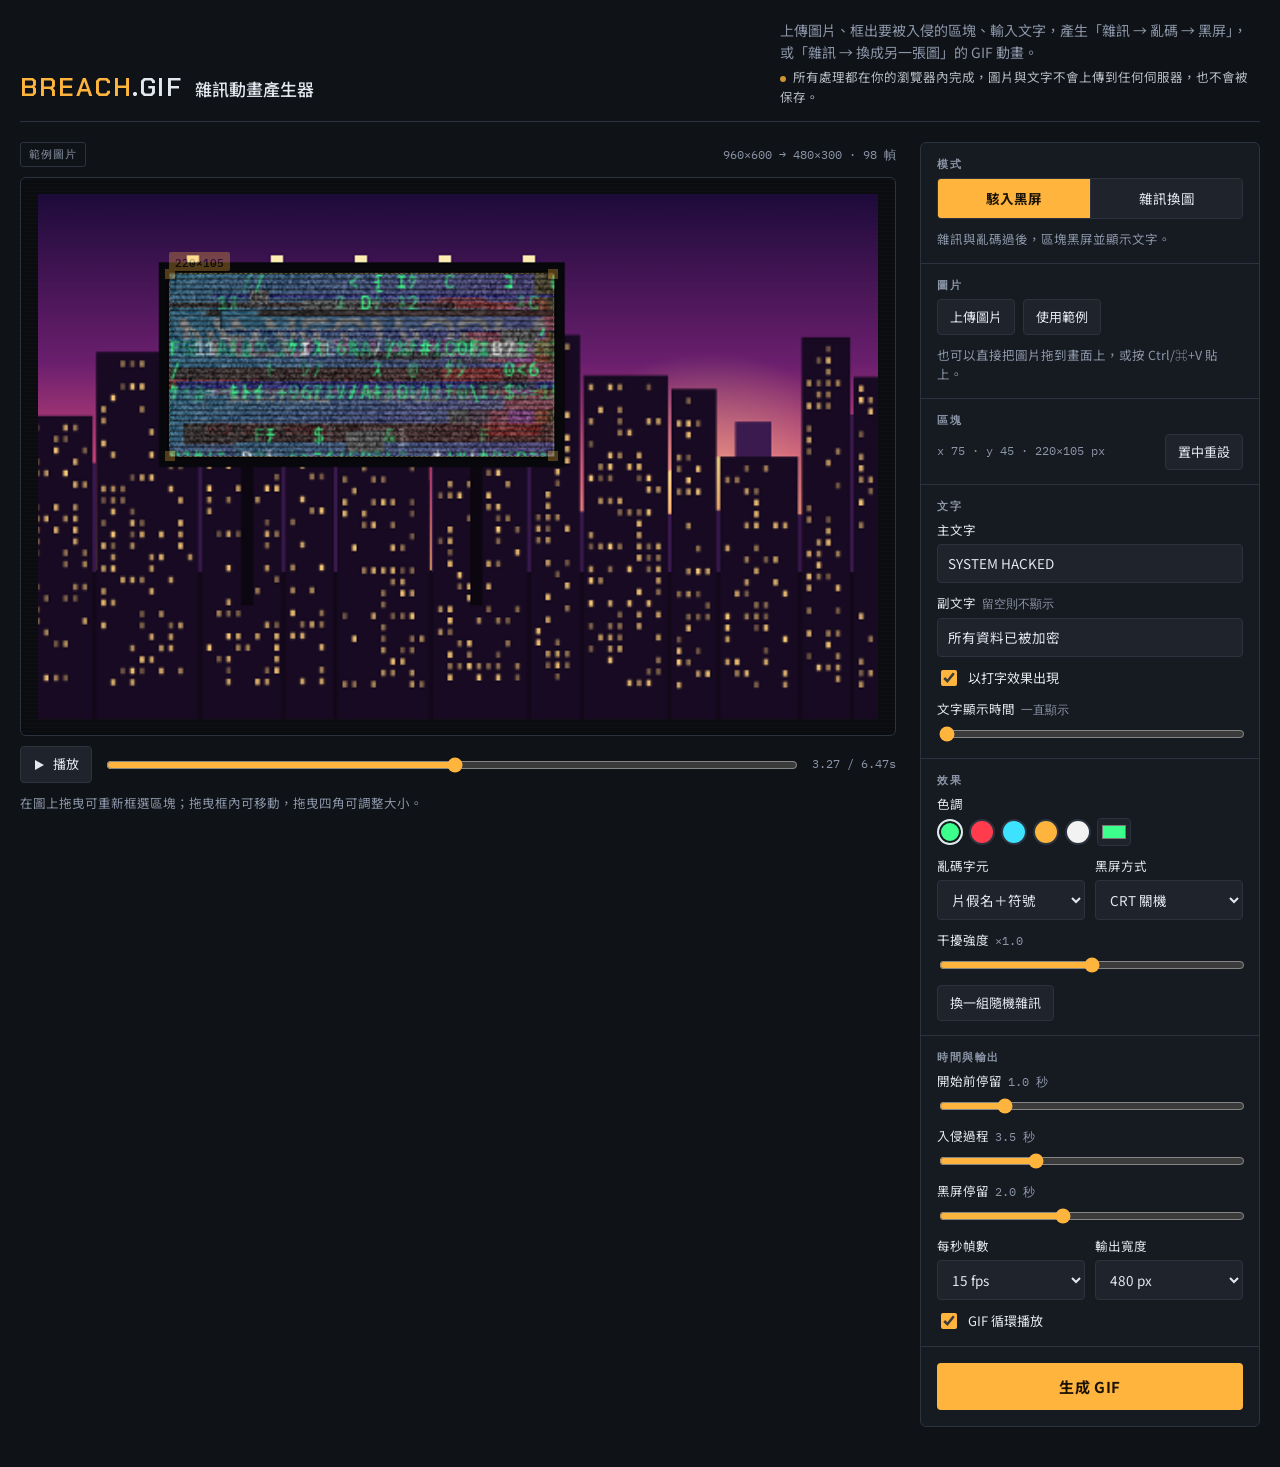
==== commit 218a48e1: "V1" ====
--- a/index.html
+++ b/index.html
@@ -3,7 +3,7 @@
 <head>
 <meta charset="utf-8">
 <meta name="viewport" content="width=device-width,initial-scale=1,viewport-fit=cover">
-<meta name="description" content="上傳圖片、框選區塊、輸入文字，產生雜訊亂碼後黑屏的駭入動畫 GIF。">
+<meta name="description" content="上傳圖片、框選區塊、輸入文字，產生雜訊亂碼後黑屏或換圖的 GIF 動畫。">
 <title>Breach GIF 雜訊動畫產生器</title>
 <style>
 @font-face{font-family:"Chakra Petch";font-weight:600;font-style:normal;font-display:swap;src:url(fonts/chakra-petch-600.woff) format("woff")}
@@ -113,22 +113,28 @@
 .result-head strong{font-family:var(--f-display);font-weight:600;letter-spacing:.06em;font-size:15px}
 .result img{display:block;max-width:100%;height:auto;max-height:60vh;margin:0 auto;border-radius:3px}
 .err{color:var(--danger)}
+.seg{display:grid;grid-template-columns:1fr 1fr;border:1px solid var(--line);border-radius:4px;overflow:hidden}
+.seg button{background:var(--raise);border:0;padding:9px 6px;font-size:13.5px;color:var(--fg)}
+.seg button+button{border-left:1px solid var(--line)}
+.seg button[aria-pressed=true]{background:var(--accent);color:var(--accent-ink);font-weight:700}
+.app.mode-black .only-swap,.app.mode-swap .only-black{display:none!important}
+.chips{display:flex;gap:6px;flex-wrap:wrap;min-width:0}
 @media (prefers-reduced-motion:reduce){*{transition:none!important}}
 </style>
 </head>
 <body>
 
 
-<div class="app">
+<div class="app mode-black" id="app">
   <header class="top">
     <div class="brand"><span class="mark">BREACH<b>.GIF</b></span><h1>雜訊動畫產生器</h1></div>
-    <p class="lede">上傳圖片、框出要被入侵的區塊、輸入文字，產生「雜訊 → 亂碼 → 黑屏」的 GIF 動畫。<br><span class="privacy">所有處理都在你的瀏覽器內完成，圖片與文字不會上傳到任何伺服器，也不會被保存。</span></p>
+    <p class="lede">上傳圖片、框出要被入侵的區塊、輸入文字，產生「雜訊 → 亂碼 → 黑屏」，或「雜訊 → 換成另一張圖」的 GIF 動畫。<br><span class="privacy">所有處理都在你的瀏覽器內完成，圖片與文字不會上傳到任何伺服器，也不會被保存。</span></p>
   </header>
 
   <main class="layout">
     <section class="stage">
       <div class="stage-bar">
-        <span class="chip" id="srcLabel">範例圖片</span>
+        <div class="chips"><span class="chip" id="srcLabel">範例圖片</span><span class="chip only-swap" id="src2Label">第二張：範例</span></div>
         <span class="mono" id="dims"></span>
       </div>
       <div class="monitor" id="monitor">
@@ -160,12 +166,44 @@
 
     <aside class="panel" aria-label="設定">
       <div class="group">
-        <h2>圖片</h2>
+        <h2>模式</h2>
+        <div class="seg" role="group" aria-label="動畫模式">
+          <button type="button" data-mode="black" aria-pressed="true">駭入黑屏</button>
+          <button type="button" data-mode="swap" aria-pressed="false">雜訊換圖</button>
+        </div>
+        <p class="hint" id="modeHint">雜訊與亂碼過後，區塊黑屏並顯示文字。</p>
+      </div>
+
+      <div class="group">
+        <h2><span class="only-swap">第一張</span>圖片</h2>
         <div class="row">
           <button class="btn" id="upload" type="button">上傳圖片</button>
           <button class="btn" id="useSample" type="button">使用範例</button>
         </div>
         <p class="hint">也可以直接把圖片拖到畫面上，或按 Ctrl/⌘+V 貼上。</p>
+      </div>
+
+      <div class="group only-swap">
+        <h2>第二張圖片</h2>
+        <div class="row">
+          <button class="btn" id="upload2" type="button">上傳第二張</button>
+          <button class="btn" id="useSample2" type="button">使用範例</button>
+        </div>
+        <div class="two">
+          <label class="field"><span>放進區塊的方式</span>
+            <select id="align">
+              <option value="cover">縮放填滿區塊</option>
+              <option value="same">和第一張同位置</option>
+            </select>
+          </label>
+          <label class="field"><span>換圖之後</span>
+            <select id="after">
+              <option value="clean">逐漸變清晰</option>
+              <option value="noisy">持續帶有雜訊</option>
+            </select>
+          </label>
+        </div>
+        <p class="hint">「和第一張同位置」適合兩張尺寸相同的前後對照圖，會裁出同一塊位置。</p>
       </div>
 
       <div class="group">
@@ -180,7 +218,9 @@
         <h2>文字</h2>
         <label class="field"><span>主文字</span><input type="text" id="main" maxlength="40" value="SYSTEM HACKED"></label>
         <label class="field"><span>副文字<em>留空則不顯示</em></span><input type="text" id="sub" maxlength="60" value="所有資料已被加密"></label>
-        <label class="check"><input type="checkbox" id="type" checked>黑屏後以打字效果出現</label>
+        <label class="check only-swap"><input type="checkbox" id="showText">換圖後顯示文字</label>
+        <label class="check"><input type="checkbox" id="type" checked>以打字效果出現</label>
+        <label class="field"><span>文字顯示時間<em id="textDurV"></em></span><input type="range" id="textDur" min="0" max="6" step="0.5" value="0"></label>
       </div>
 
       <div class="group">
@@ -204,7 +244,7 @@
               <option value="moji">中文亂碼</option>
             </select>
           </label>
-          <label class="field"><span>黑屏方式</span>
+          <label class="field only-black"><span>黑屏方式</span>
             <select id="off">
               <option value="crt">CRT 關機</option>
               <option value="fade">漸暗</option>
@@ -220,7 +260,7 @@
         <h2>時間與輸出</h2>
         <label class="field"><span>開始前停留<em id="preV"></em></span><input type="range" id="pre" min="0" max="5" step="0.5" value="1"></label>
         <label class="field"><span>入侵過程<em id="durV"></em></span><input type="range" id="dur" min="1.5" max="8" step="0.5" value="3.5"></label>
-        <label class="field"><span>黑屏停留<em id="holdV"></em></span><input type="range" id="hold" min="0" max="5" step="0.5" value="2"></label>
+        <label class="field"><span><b id="holdLabel" style="font-weight:inherit">黑屏停留</b><em id="holdV"></em></span><input type="range" id="hold" min="0" max="5" step="0.5" value="2"></label>
         <div class="two">
           <label class="field"><span>每秒幀數</span>
             <select id="fps"><option value="10">10 fps</option><option value="15" selected>15 fps</option><option value="20">20 fps</option></select>
@@ -243,6 +283,7 @@
   </main>
 </div>
 <input type="file" id="file" accept="image/*" hidden>
+<input type="file" id="file2" accept="image/*" hidden>
 
 <script>
 (() => {
@@ -258,8 +299,8 @@
 };
 
 const opt = { main:'SYSTEM HACKED', sub:'所有資料已被加密', type:true, accent:'#3dff8b', charset:'mix', off:'crt',
-  amp:1, pre:1, dur:3.5, hold:2, fps:15, loop:true, width:480, seed:7 };
-let src = null;
+  amp:1, pre:1, dur:3.5, hold:2, mode:'black', showText:false, textDur:0, after:'clean', align:'cover', fps:15, loop:true, width:480, seed:7 };
+let src = null, src2 = null;
 let region = { x:150/960, y:90/600, w:440/960, h:210/600 };
 let P = null;
 let N = 2, cur = 0, playing = false, raf = 0, t0 = 0, f0 = 0, busy = false;
@@ -307,7 +348,37 @@
   return c;
 }
 
+function drawSample2(){
+  const c = mk(960,600), g = c.getContext('2d'), r = mulberry(7);
+  let gr = g.createLinearGradient(0,0,960,600);
+  gr.addColorStop(0,'#14000a'); gr.addColorStop(1,'#4a0420');
+  g.fillStyle = gr; g.fillRect(0,0,960,600);
+  g.strokeStyle = 'rgba(255,60,100,.18)'; g.lineWidth = 1;
+  for (let x = 0; x < 960; x += 32){ g.beginPath(); g.moveTo(x+.5,0); g.lineTo(x+.5,600); g.stroke(); }
+  for (let y = 0; y < 600; y += 32){ g.beginPath(); g.moveTo(0,y+.5); g.lineTo(960,y+.5); g.stroke(); }
+  for (let i = 0; i < 40; i++){ g.fillStyle = `rgba(255,46,77,${.1 + r()*.3})`; g.fillRect(r()*960, r()*600, 20 + r()*120, 3 + r()*8); }
+  g.textAlign = 'center'; g.textBaseline = 'middle';
+  g.fillStyle = '#ff2e4d'; g.shadowColor = '#ff2e4d'; g.shadowBlur = 30;
+  g.font = '600 150px "Chakra Petch", sans-serif'; g.fillText('404 CREW', 480, 260);
+  g.shadowBlur = 0; g.fillStyle = '#ffffff';
+  g.font = '700 46px "Noto Sans TC", sans-serif'; g.fillText('這個看板現在是我們的了', 480, 370);
+  g.fillStyle = 'rgba(255,255,255,.6)'; g.font = '400 22px "IBM Plex Mono", monospace';
+  g.fillText('// signal hijacked @ 02:14:07', 480, 430);
+  return c;
+}
+
 /* ---------- prepare buffers ---------- */
+function makeSet(base){
+  const W = base.width, H = base.height;
+  const id = base.getContext('2d', { willReadFrequently:true }).getImageData(0,0,W,H);
+  const chan = k => { const c = mk(W,H), x = c.getContext('2d'), d = new ImageData(W,H), a = id.data, o = d.data;
+    for (let i = 0; i < a.length; i += 4){ o[i+k] = a[i+k]; o[i+3] = 255; } x.putImageData(d,0,0); return c; };
+  return { base, rC: chan(0), gC: chan(1), bC: chan(2) };
+}
+function coverDraw(g, img, x, y, w, h){
+  const [iw, ih] = dims(img), sc = Math.max(w/iw, h/ih), dw = iw*sc, dh = ih*sc;
+  g.drawImage(img, x + (w-dw)/2, y + (h-dh)/2, dw, dh);
+}
 function prepare(){
   const [iw, ih] = dims(src);
   let W = opt.width, H = Math.round(W * ih / iw);
@@ -315,22 +386,31 @@
   W = Math.max(32, W); H = Math.max(32, H);
   const base = mk(W,H), bc = base.getContext('2d', { willReadFrequently:true });
   bc.imageSmoothingQuality = 'high'; bc.drawImage(src, 0, 0, W, H);
-  const id = bc.getImageData(0,0,W,H);
-  const chan = k => { const c = mk(W,H), x = c.getContext('2d'), d = new ImageData(W,H), a = id.data, o = d.data;
-    for (let i = 0; i < a.length; i += 4){ o[i+k] = a[i+k]; o[i+3] = 255; } x.putImageData(d,0,0); return c; };
-  const rC = chan(0), gC = chan(1), bC = chan(2);
+  const s1 = makeSet(base);
   const nr = mulberry(99), tiles = [];
   for (let t = 0; t < 3; t++){ const c = mk(128,128), x = c.getContext('2d'), d = x.createImageData(128,128);
     for (let i = 0; i < d.data.length; i += 4){ const v = nr()*255; d.data[i] = d.data[i+1] = d.data[i+2] = v; d.data[i+3] = 255; }
     x.putImageData(d,0,0); tiles.push(c); }
   const scan = mk(W,H), sx = scan.getContext('2d'), step = Math.max(2, Math.round(3 * W / 480));
   sx.fillStyle = '#000'; for (let y = 0; y < H; y += step) sx.fillRect(0, y, W, Math.max(1, step/3));
-  P = { W, H, base, rC, gC, bC, tiles, scan, scale: W/480 };
+  P = { W, H, s1, s2: null, s2dirty: true, cur: s1, tiles, scan, scale: W/480 };
   view.width = W; view.height = H;
   updateR(); fitView(); updateMeta();
 }
+function ensureS2(){
+  if (!P.s2dirty && P.s2) return;
+  if (!src2) src2 = drawSample2();
+  const { W, H, R } = P, c = mk(W,H), g = c.getContext('2d', { willReadFrequently:true });
+  g.drawImage(P.s1.base, 0, 0);
+  g.save(); g.beginPath(); g.rect(R.x, R.y, R.w, R.h); g.clip();
+  g.imageSmoothingQuality = 'high';
+  if (opt.align === 'same') coverDraw(g, src2, 0, 0, W, H); else coverDraw(g, src2, R.x, R.y, R.w, R.h);
+  g.restore();
+  P.s2 = makeSet(c); P.s2dirty = false;
+}
 function updateR(){
   const { W, H } = P;
+  P.s2dirty = true;
   const x = Math.round(region.x*W), y = Math.round(region.y*H);
   P.R = { x, y, w: Math.max(4, Math.min(W-x, Math.round(region.w*W))), h: Math.max(4, Math.min(H-y, Math.round(region.h*H))) };
 }
@@ -348,7 +428,7 @@
 function fit(ctx, text, fontFn, maxW, maxH){ ctx.font = fontFn(100); const w = ctx.measureText(text).width || 1; return Math.max(6, Math.min(maxH, 100 * maxW / w)); }
 
 function glitchText(ctx, r, K){
-  const R = P.R, txt = opt.main.trim(); if (!txt) return;
+  const R = P.R, txt = opt.main.trim(); if (!txt || !textOn()) return;
   const size = fit(ctx, txt, fontMain, R.w*.86, R.h*.3);
   const cx = R.x + R.w/2 + (r()-.5)*R.w*.06, cy = R.y + R.h*(.3 + r()*.4);
   ctx.font = fontMain(size); ctx.textAlign = 'center'; ctx.textBaseline = 'middle';
@@ -370,9 +450,9 @@
     const sh = (2 + K*14*(.4 + r()*.8)) * s, dy = (r()-.5)*K*5*s;
     ctx.fillStyle = '#000'; ctx.fillRect(R.x,R.y,R.w,R.h);
     ctx.globalCompositeOperation = 'lighter';
-    ctx.drawImage(P.rC, R.x,R.y,R.w,R.h, R.x+sh, R.y+dy, R.w,R.h);
-    ctx.drawImage(P.gC, R.x,R.y,R.w,R.h, R.x, R.y, R.w,R.h);
-    ctx.drawImage(P.bC, R.x,R.y,R.w,R.h, R.x-sh, R.y-dy, R.w,R.h);
+    ctx.drawImage(P.cur.rC, R.x,R.y,R.w,R.h, R.x+sh, R.y+dy, R.w,R.h);
+    ctx.drawImage(P.cur.gC, R.x,R.y,R.w,R.h, R.x, R.y, R.w,R.h);
+    ctx.drawImage(P.cur.bC, R.x,R.y,R.w,R.h, R.x-sh, R.y-dy, R.w,R.h);
     ctx.globalCompositeOperation = 'source-over';
   }
   const n = Math.floor(1 + K*4 + K*12*r());
@@ -380,7 +460,7 @@
     const hh = Math.max(1, 1 + r()*R.h*.1*(.3 + K));
     const sy = clamp(R.y + r()*R.h, 0, P.H - hh);
     const dx = (r()-.5)*R.w*.35*K;
-    const q = r(), img = q < .15 ? P.rC : q < .3 ? P.bC : P.base;
+    const q = r(), img = q < .15 ? P.cur.rC : q < .3 ? P.cur.bC : P.cur.base;
     ctx.drawImage(img, R.x, sy, R.w, hh, R.x + dx, sy, R.w, hh);
   }
   const nb = Math.floor(K*8*r());
@@ -388,7 +468,7 @@
     const bw = R.w*(.05 + r()*.28), bh = R.h*(.02 + r()*.12);
     const bx = R.x + r()*(R.w-bw), by = R.y + r()*(R.h-bh), t = r();
     if (t < .35){ ctx.globalAlpha = .45 + r()*.55; const c = r(); ctx.fillStyle = c < .5 ? opt.accent : c < .8 ? '#000' : '#fff'; ctx.fillRect(bx,by,bw,bh); ctx.globalAlpha = 1; }
-    else if (t < .7){ ctx.drawImage(P.base, R.x + r()*(R.w-bw), R.y + r()*(R.h-bh), bw, bh, bx, by, bw, bh); }
+    else if (t < .7){ ctx.drawImage(P.cur.base, R.x + r()*(R.w-bw), R.y + r()*(R.h-bh), bw, bh, bx, by, bw, bh); }
     else { ctx.drawImage(P.tiles[i%3], 0, 0, 40, 40*bh/bw || 4, bx, by, bw, bh); }
   }
   noiseFill(ctx, r, (.05 + .45*K) * (.5 + r()*.5));
@@ -439,7 +519,7 @@
   const cx = R.x + R.w/2, cy = R.y + R.h/2;
   if (k < .55){
     const q = k/.55, h = Math.max(2*s, R.h*(1 - q*q));
-    ctx.drawImage(P.base, R.x,R.y,R.w,R.h, R.x, cy - h/2, R.w, h);
+    ctx.drawImage(P.cur.base, R.x,R.y,R.w,R.h, R.x, cy - h/2, R.w, h);
     noiseFill(ctx, r, .3);
     ctx.globalCompositeOperation = 'lighter'; ctx.globalAlpha = Math.min(1, q*1.3);
     ctx.fillStyle = '#ffffff'; ctx.fillRect(R.x, cy - h/2, R.w, h);
@@ -453,11 +533,12 @@
   }
 }
 
-function blackout(ctx, r, ht){
-  const R = P.R;
-  ctx.fillStyle = '#000'; ctx.fillRect(R.x,R.y,R.w,R.h);
-  noiseFill(ctx, r, .035);
-  const main = opt.main.trim(), sub = opt.sub.trim();
+const textOn = () => opt.mode === 'black' || opt.showText;
+
+function drawText(ctx, r, ht, backdrop){
+  const R = P.R, main = opt.main.trim(), sub = opt.sub.trim();
+  if (!main && !sub) return;
+  if (opt.textDur > 0){ if (ht > opt.textDur) return; if (ht > opt.textDur - .3 && r() < .5) return; }
   const mainChars = Array.from(main);
   const typeT = .07, typed = opt.type ? Math.min(mainChars.length, Math.floor(ht/typeT)) : mainChars.length;
   const doneAt = opt.type ? mainChars.length*typeT + .15 : 0;
@@ -467,6 +548,10 @@
   const gap = size && size2 ? size*.35 : 0;
   const total = size + gap + size2;
   let y = R.y + R.h/2 - total/2;
+  if (backdrop){
+    const pad = Math.max(size, size2)*.45 + 4*P.scale;
+    ctx.fillStyle = 'rgba(0,0,0,.62)'; ctx.fillRect(R.x, y - pad, R.w, total + pad*2);
+  }
   ctx.textBaseline = 'middle'; ctx.textAlign = 'left';
   if (main){
     ctx.font = fontMain(size);
@@ -490,26 +575,58 @@
   }
   if (sub && ht >= doneAt){
     ctx.font = fontSub(size2); ctx.textAlign = 'center';
-    ctx.globalAlpha = .82; ctx.fillStyle = opt.accent;
+    ctx.globalAlpha = .85; ctx.fillStyle = opt.accent;
     ctx.fillText(sub, R.x + R.w/2, y + size2/2); ctx.globalAlpha = 1;
   }
+}
+
+function blackout(ctx, r, ht){
+  const R = P.R;
+  ctx.fillStyle = '#000'; ctx.fillRect(R.x,R.y,R.w,R.h);
+  noiseFill(ctx, r, .035);
+  drawText(ctx, r, ht, false);
   scanlines(ctx, .28);
 }
 
+function swapIn(ctx, r, k){
+  const R = P.R;
+  P.cur = r() < .2 + k*.9 ? P.s2 : P.s1;
+  ctx.drawImage(P.cur.base, R.x,R.y,R.w,R.h, R.x,R.y,R.w,R.h);
+  glitch(ctx, r, 1 - k*.35);
+  if (r() > k*.85) chaos(ctx, r, 1 - k);
+}
+
+function revealed(ctx, r, ht){
+  const R = P.R;
+  P.cur = P.s2;
+  ctx.drawImage(P.s2.base, R.x,R.y,R.w,R.h, R.x,R.y,R.w,R.h);
+  if (opt.after === 'clean'){
+    const k = Math.max(0, 1 - ht/.8);
+    if (k > 0 && r() < .35 + k) glitch(ctx, r, k*.85);
+  } else {
+    glitch(ctx, r, r() < .1 ? .75 : .22 + r()*.12);
+  }
+  if (textOn()) drawText(ctx, r, ht, true);
+}
+
 function renderFrame(ctx, f){
-  const ts = f / opt.fps - opt.pre, D = opt.dur, R = P.R;
+  const ts = f / opt.fps - opt.pre, D = opt.dur, R = P.R, swap = opt.mode === 'swap';
   const r = mulberry(opt.seed*1000003 + f*7919);
   ctx.globalCompositeOperation = 'source-over'; ctx.globalAlpha = 1; ctx.shadowBlur = 0;
-  ctx.drawImage(P.base, 0, 0);
+  P.cur = P.s1;
+  ctx.drawImage(P.s1.base, 0, 0);
   if (f === 0 || ts < 0) return;
+  if (swap) ensureS2();
   ctx.save(); ctx.beginPath(); ctx.rect(R.x,R.y,R.w,R.h); ctx.clip();
   if (ts < D){
     const p = ts / D;
     if (p < .15){ if (r() < .22) glitch(ctx, r, .12); }
     else if (p < .55) glitch(ctx, r, (p - .15)/.4);
     else if (p < .85){ glitch(ctx, r, 1); chaos(ctx, r, (p - .55)/.3); }
+    else if (swap) swapIn(ctx, r, (p - .85)/.15);
     else shutdown(ctx, r, (p - .85)/.15);
-  } else blackout(ctx, r, ts - D);
+  } else if (swap) revealed(ctx, r, ts - D);
+  else blackout(ctx, r, ts - D);
   ctx.restore();
 }
 
@@ -625,6 +742,39 @@
   const item = [...(e.clipboardData?.items || [])].find(i => i.type.startsWith('image/'));
   if (item) loadFile(item.getAsFile());
 });
+function setSource2(s, label){
+  if (playing) stop();
+  src2 = s; $('src2Label').textContent = '第二張：' + label;
+  if (P) P.s2dirty = true;
+  cur = Math.round((opt.pre + opt.dur + Math.min(opt.hold, 1))*opt.fps); if (cur > N-1) cur = N-1;
+  draw();
+}
+function loadFile2(file){
+  if (!file || !file.type.startsWith('image/')) return;
+  const url = URL.createObjectURL(file), im = new Image();
+  im.onload = () => setSource2(im, file.name || '圖片');
+  im.onerror = () => { $('src2Label').textContent = '第二張無法讀取，請換一張 PNG 或 JPG'; };
+  im.src = url;
+}
+$('upload2').onclick = () => $('file2').click();
+$('file2').onchange = e => { loadFile2(e.target.files[0]); e.target.value = ''; };
+$('useSample2').onclick = () => setSource2(drawSample2(), '範例');
+$('align').onchange = e => { opt.align = e.target.value; P.s2dirty = true; draw(); };
+$('after').onchange = e => { opt.after = e.target.value; draw(); };
+$('showText').onchange = e => { opt.showText = e.target.checked; draw(); };
+$('textDur').oninput = e => { opt.textDur = +e.target.value; showVals(); draw(); };
+const MODE_HINT = { black:'雜訊與亂碼過後，區塊黑屏並顯示文字。', swap:'雜訊與亂碼過後，區塊換成第二張圖，可選擇是否顯示文字。' };
+function setMode(m){
+  opt.mode = m;
+  $('app').className = 'app mode-' + m;
+  document.querySelectorAll('.seg button').forEach(b => b.setAttribute('aria-pressed', b.dataset.mode === m));
+  $('modeHint').textContent = MODE_HINT[m];
+  $('holdLabel').textContent = m === 'swap' ? '換圖後停留' : '黑屏停留';
+  if (playing) stop();
+  cur = Math.min(N-1, Math.round((opt.pre + opt.dur + (m === 'swap' ? .9 : .6))*opt.fps));
+  draw();
+}
+document.querySelectorAll('.seg button').forEach(b => b.onclick = () => setMode(b.dataset.mode));
 $('resetRegion').onclick = () => { region = { x:.2, y:.28, w:.6, h:.44 }; refresh(); };
 
 /* options */
@@ -662,6 +812,7 @@
   $('preV').textContent = opt.pre.toFixed(1) + ' 秒';
   $('durV').textContent = opt.dur.toFixed(1) + ' 秒';
   $('holdV').textContent = opt.hold.toFixed(1) + ' 秒';
+  $('textDurV').textContent = opt.textDur ? opt.textDur.toFixed(1) + ' 秒後消失' : '一直顯示';
 };
 $('amp').oninput = e => { opt.amp = +e.target.value; showVals(); draw(); };
 $('pre').oninput = e => { opt.pre = +e.target.value; showVals(); updateMeta(); draw(); };
@@ -815,7 +966,8 @@
 showVals(); setAccent(opt.accent);
 src = drawSample(); prepare(); cur = Math.round((opt.pre + opt.dur*.65)*opt.fps); refresh();
 loadFonts(opt.main + opt.sub).then(() => {
-  if ($('srcLabel').textContent === '範例圖片'){ src = drawSample(); prepare(); refresh(); } else draw();
+  if ($('src2Label').textContent === '第二張：範例'){ src2 = drawSample2(); }
+  if ($('srcLabel').textContent === '範例圖片'){ src = drawSample(); prepare(); refresh(); } else { P.s2dirty = true; draw(); }
 });
 })();
 </script>
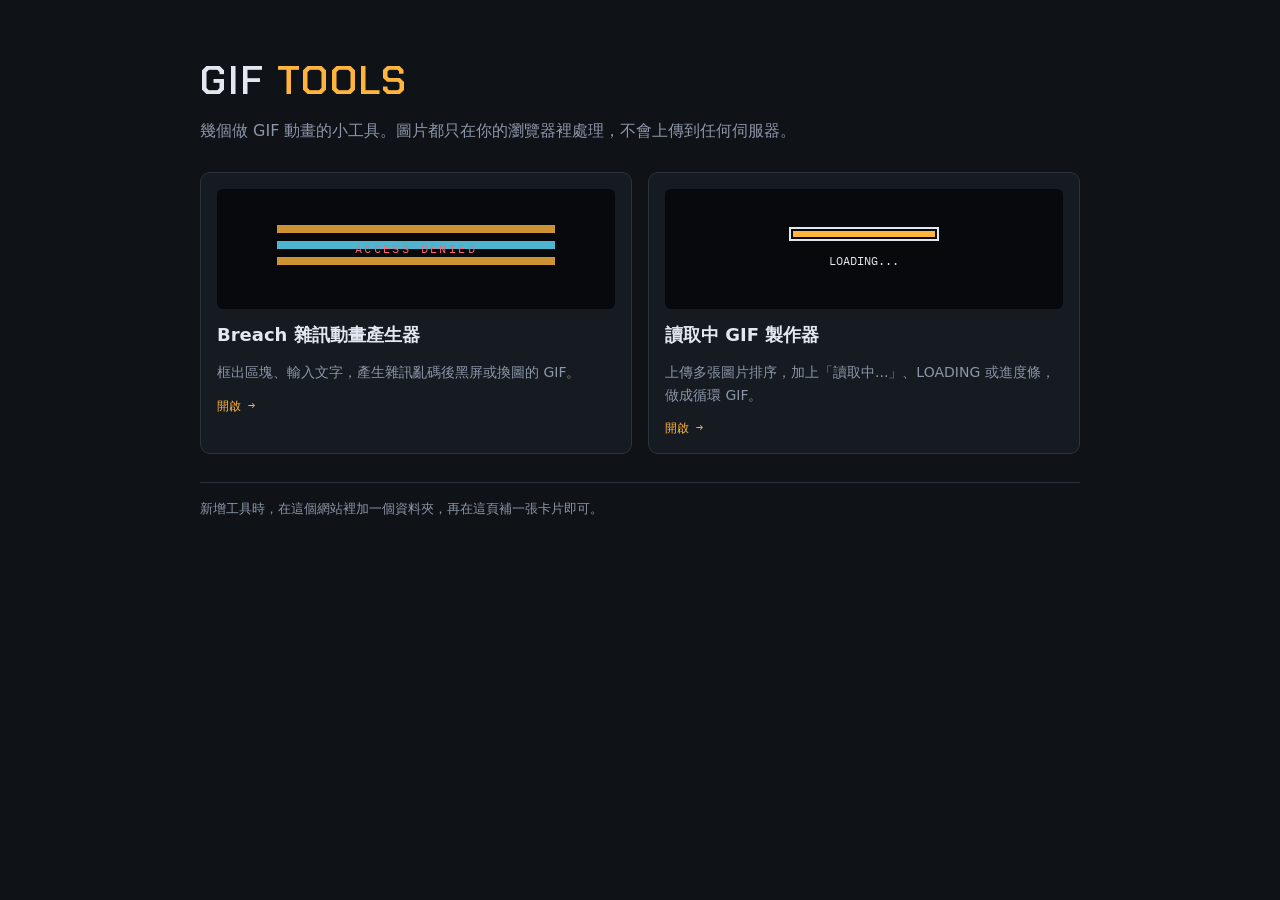
==== commit eaf95f28: "新增" ====
--- a/index.html
+++ b/index.html
@@ -3,974 +3,72 @@
 <head>
 <meta charset="utf-8">
 <meta name="viewport" content="width=device-width,initial-scale=1,viewport-fit=cover">
-<meta name="description" content="上傳圖片、框選區塊、輸入文字，產生雜訊亂碼後黑屏或換圖的 GIF 動畫。">
-<title>Breach GIF 雜訊動畫產生器</title>
+<meta name="description" content="在瀏覽器裡完成的 GIF 小工具：Breach 雜訊動畫、讀取中 GIF。圖片不會上傳。">
+<title>GIF 小工具箱</title>
 <style>
-@font-face{font-family:"Chakra Petch";font-weight:600;font-style:normal;font-display:swap;src:url(fonts/chakra-petch-600.woff) format("woff")}
-@font-face{font-family:"IBM Plex Mono";font-weight:400;font-style:normal;font-display:swap;src:url(fonts/ibm-plex-mono-400.woff) format("woff")}
-@font-face{font-family:"IBM Plex Mono";font-weight:600;font-style:normal;font-display:swap;src:url(fonts/ibm-plex-mono-600.woff) format("woff")}
-@font-face{font-family:"Noto Sans TC";font-weight:400 700;font-style:normal;font-display:swap;src:url(fonts/noto-sans-tc-00.woff) format("woff");unicode-range:U+20-7E,U+A0-103,U+110-113,U+11A-11B,U+128-12B,U+143-144,U+147-148,U+14C-14F,U+152-153,U+168-16D,U+2002-2003,U+2010-2016,U+2018-201A,U+201C-201E,U+2020-2022,U+2025-2027,U+2030,U+2032-2033,U+2035,U+2039-203C,U+2042,U+2047-2049,U+2051,U+20AC,U+2122,U+2190,U+2192,U+2318,U+25CF,U+3000-303F,U+4E00,U+4E0A,U+4E0D,U+4E2D,U+4E3B,U+4E5F,U+4E82,U+4E8C,U+4EE5,U+4EFB,U+4F3A,U+4F4D-4F4E,U+4F55,U+4F60,U+4F77,U+4F7F,U+4F8B,U+4FB5,U+4FDD,U+500B,U+5047,U+505C,U+50B3,U+5132,U+5143,U+5165,U+5167,U+516D,U+51B0,U+51FA,U+5206,U+5230,U+5247,U+524D,U+526F,U+52A0,U+52D5,U+5340-5341,U+5373,U+53D6,U+53E6,U+53EF,U+53F3,U+540D,U+5668,U+5697,U+56DB,U+5716,U+5728,U+584A,U+590F,U+5927,U+5931,U+59CB,U+59DB,U+5B57-5B58,U+5B8C,U+5B9A,U+5BC6,U+5BEC,U+5C0F,U+5C4F,U+5DF2,U+5E02,U+5E40,U+5E72,U+5EA6,U+5F0F,U+5F35,U+5F37,U+5F69,U+5F8C,U+5FAA,U+612C,U+6210,U+6216,U+6240,U+624B,U+6253,U+628A,U+62D6,U+62F7,U+6309,U+63A5,U+63DB,U+6496,U+64AD,U+64FE,U+653E,U+6548,U+6557,U+6574,U+6578,U+657A,U+6587,U+6599,U+65A4,U+65B0,U+65B7,U+65B9,U+65E5,U+6642,U+6697,U+66AB,U+66F3,U+6703,U+6709,U+670D,U+6790,U+679C,U+6846,U+6848,U+6A5F,U+6A94,U+6BCF,U+6CD5,U+6F38,U+6F58,U+700F,U+7121,U+720D,U+723D,U+7247,U+73C0,U+73FE,U+7406,U+7425,U+74B0,U+751F,U+7522,U+7528,U+7559,U+756B,U+761B,U+767D,U+7684,U+76F4,U+77ED,U+78BC,U+793A,U+79D2,U+79FB,U+7A0B,U+7A7A,U+7B26,U+7B2C,U+7BC4,U+7C29,U+7D05,U+7D44,U+7D50,U+7D8D,U+7DA0,U+7DE8,U+7E2E,U+7F6E,U+81EA,U+8207,U+8272,U+8457,U+8655,U+865F,U+875E,U+88AB,U+8981,U+89BD,U+89D2,U+8A02,U+8A0A,U+8A2D,U+8A66,U+8A98,U+8ABF,U+8ACB,U+8B80,U+8CBC,U+8CC7,U+8E47,U+8EF8,U+8F09,U+8F38,U+9019,U+9032,U+904E,U+9078,U+90FD,U+91CD,U+929D,U+9357,U+9375,U+93B4,U+9427,U+9577,U+9583,U+958B,U+9593,U+95AB,U+95DC,U+9650,U+96A8,U+96DC,U+96FB,U+96FF,U+9752,U+9762,U+9788,U+97CF,U+9810,U+986F,U+9905,U+99ED,U+9ED1,U+FF01-FF9F,U+FFA1-FFBE,U+FFC2-FFC7,U+FFCA-FFCF,U+FFD2-FFD7,U+FFDA-FFDC,U+FFE0-FFE6,U+FFE8-FFEE}
-@font-face{font-family:"Noto Sans TC";font-weight:400 700;font-style:normal;font-display:swap;src:url(fonts/noto-sans-tc-01.woff) format("woff");unicode-range:U+4E01,U+4E03,U+4E08-4E09,U+4E0B,U+4E10-4E11,U+4E14-4E16,U+4E18-4E19,U+4E1E-4E1F,U+4E26,U+4E2B,U+4E30,U+4E32,U+4E38-4E39,U+4E43,U+4E45,U+4E48,U+4E4B,U+4E4D-4E4F,U+4E52-4E53,U+4E56,U+4E58-4E59,U+4E5D-4E5E,U+4E69,U+4E73,U+4E7E,U+4E86,U+4E88,U+4E8B,U+4E8E,U+4E91-4E92,U+4E94-4E95,U+4E99,U+4E9B,U+4E9E-4E9F,U+4EA1-4EA2,U+4EA4-4EA6,U+4EA8,U+4EAB-4EAE,U+4EB3,U+4EBA,U+4EC0-4EC1,U+4EC3-4EC4,U+4EC6-4EC7,U+4ECA-4ECB,U+4ECD,U+4ED4-4ED9,U+4EDE-4EDF,U+4EE3-4EE4,U+4EF0,U+4EF2-4EF3,U+4EF6,U+4EFD,U+4EFF,U+4F01,U+4F09-4F0B,U+4F0D,U+4F0F-4F11,U+4F15,U+4F19,U+4F2F-4F30,U+4F34,U+4F36,U+4F38,U+4F3C-4F3D,U+4F43,U+4F46-4F48,U+4F4F-4F51,U+4F54,U+4F57,U+4F59-4F5E,U+4F63,U+4F69,U+4F6C,U+4F6F-4F70,U+4F73,U+4F75,U+4F7A-4F7B,U+4F7E,U+4F83,U+4F86,U+4F88,U+4F8D,U+4F8F,U+4F91,U+4F96,U+4F9B,U+4F9D,U+4FAE-4FAF,U+4FB6-4FB7,U+4FBF,U+4FC2-4FC4,U+4FCA,U+4FCE-4FD1,U+4FD7-4FD8,U+4FDA,U+4FDE-4FE1,U+4FEE-4FEF,U+4FF1,U+4FF3,U+4FF8,U+4FFA,U+4FFE,U+5000,U+5006,U+5009,U+500C-500D,U+500F,U+5011-5012,U+5014,U+5016,U+5018-501A,U+501F,U+5021,U+5023,U+5025-5026,U+5028-502B,U+502D,U+503C,U+5043,U+5049,U+504C,U+504E-504F,U+5055,U+505A,U+5065,U+506D,U+506F,U+5074-5077,U+507A,U+507D,U+5080,U+5085,U+508D,U+5091,U+5096,U+5098-509A,U+50A2,U+50AC-50AD,U+50AF,U+50B2,U+50B5,U+50B7,U+50BB,U+50BE,U+50C5,U+50C7,U+50CE-50CF,U+50D1,U+50D5-50D6,U+50DA,U+50E5,U+50E7,U+50E9,U+50ED-50EE,U+50F1,U+50F5,U+50F9,U+50FB,U+5100,U+5102,U+5104-5105,U+5108-5109,U+5110,U+5112,U+5114-5115,U+5118,U+511F,U+5121,U+512A,U+5133,U+5137-5138,U+513B-513C,U+513F-5141,U+5144-5149,U+514B-514D,U+5152,U+5154-5155,U+5157,U+515C,U+5162,U+5168-5169,U+516B-516C,U+516E,U+5171,U+5175-5178,U+517C,U+5180,U+5189-518A,U+518D,U+5191-5192,U+5195,U+5197,U+51A0,U+51A2,U+51A4-51A5,U+51AA,U+51AC,U+51B6-51B7,U+51BD,U+51C6,U+51CB-51CD,U+51DC-51DD,U+51E0-51E1,U+51F0-51F1,U+51F3,U+51F6,U+51F8-51F9,U+51FD,U+5200-5201,U+5203,U+5207-5208,U+520A,U+520E,U+5211-5212,U+5216-5217,U+521D,U+5224-5225,U+5228-522A,U+522E,U+5236-5238,U+523A-523B,U+5241,U+5243,U+524A-524C,U+524E,U+5254,U+5256,U+525B-525D,U+5269-526A,U+5272,U+5274-5275,U+5277,U+527D,U+527F,U+5282-5283,U+5287-528A,U+528D,U+5291,U+5293,U+529B,U+529F,U+52A3,U+52A9-52AC,U+52BB,U+52BE,U+52C1,U+52C3,U+52C7,U+52C9,U+52D2,U+52D7-52D9,U+52DB,U+52DD-52DF,U+52E2-52E4,U+52E6,U+52F0,U+52F3,U+52F5,U+52F8,U+52FA-52FB,U+52FE-52FF,U+5305-5306,U+5308,U+530D,U+530F-5310,U+5315-5317,U+5319,U+531D,U+5320-5321,U+5323,U+532A,U+532F,U+5331,U+5339,U+533E-533F,U+5343,U+5345,U+5347-534A,U+5351-5354,U+5357,U+535A,U+535C,U+535E,U+5360-5361,U+5366,U+536E-5371,U+5375,U+5377-5379,U+537B,U+537F,U+5384,U+539A,U+539D,U+539F,U+53A5,U+53AD,U+53B2,U+53BB,U+53C3,U+53C8-53CB,U+53CD,U+53D4,U+53D7,U+53DB,U+53DF,U+53E2-53E5,U+53E8-53EE,U+53F0-53F2,U+53F5,U+53F8,U+53FB-53FC,U+5401,U+5403-5404,U+5406,U+5408-540C,U+540E-5412,U+541B,U+541D-5420,U+5426-5427,U+5429,U+542B-542E,U+5431,U+5433,U+5435-5436,U+5438-5439,U+543B-543C,U+543E,U+5440,U+5442-5443,U+5446,U+5448,U+544A,U+544E,U+5462,U+5468,U+5471,U+5473,U+5475-5478,U+547B-547D,U+5480,U+5484,U+5486,U+548B-548C,U+548E,U+5490,U+5492,U+5495-5496,U+549A,U+54A6-54AC,U+54AF,U+54B1,U+54B3,U+54B8,U+54BB,U+54BD,U+54BF-54C2,U+54C4,U+54C7-54C9,U+54CE,U+54E1,U+54E5-54E6,U+54E8-54EA,U+54ED-54EE,U+54F2,U+54FA,U+54FC-54FD,U+5501,U+5506-5507,U+5509,U+550F-5510,U+5514,U+5527,U+552C,U+552E-552F,U+5531,U+5533,U+5537-5538,U+553E,U+5541,U+5543-5544,U+5546,U+554A,U+554F,U+5555-5557,U+555C,U+555E-555F,U+5561,U+5563-5564,U+5566,U+556A,U+557B-557C,U+557E,U+5580,U+5582-5584,U+5587,U+5589-558B,U+5594,U+5598-559A,U+559C-559D,U+559F,U+55A7,U+55AA-55AC,U+55AE,U+55B1-55B3,U+55BB,U+55C5-55C7,U+55C9,U+55CE,U+55D1,U+55D3,U+55DA,U+55DC,U+55DF,U+55E1,U+55E3-55E6,U+55E8,U+55EF,U+55F6-55F7,U+55FD-55FE,U+5600,U+5606,U+5608-5609,U+560D-560E,U+5610,U+5614,U+5616-5617,U+561B,U+561F,U+5629,U+562E-5630,U+5632,U+5634,U+5636,U+5639,U+563B,U+563F,U+564E,U+5653,U+5657,U+5659,U+5662,U+5664-5665,U+5669-566C,U+566F,U+5671,U+5674,U+5676,U+5678-5679,U+5680,U+5685,U+5687,U+568E-5690,U+5695,U+56A5,U+56A8,U+56AE,U+56B4,U+56B6-56B7,U+56BC,U+56C0-56C2,U+56C8-56CA,U+56CC,U+56D1,U+56DA,U+56DD-56DE,U+56E0,U+56E4,U+56EA-56EB,U+56F0,U+56FA,U+56FF,U+5703-5704,U+5708-5709,U+570B,U+570D,U+5712-5713,U+5718,U+571F,U+5729,U+572C-572D,U+572F-5730,U+5733,U+573B,U+573E,U+5740,U+5747,U+574A,U+574D-5751,U+5761,U+5764,U+5766,U+5769-576A,U+5777,U+577C,U+5782-5783,U+578B,U+5793,U+57A0,U+57A2-57A3,U+57AE,U+57C2-57C3,U+57CB,U+57CE,U+57D4,U+57DF-57E0,U+57E4,U+57F7,U+57F9-57FA,U+5802,U+5805-5806,U+5809-580A,U+581D,U+5820-5821,U+5824,U+582A,U+582F-5831,U+5834-5835,U+584B-584C,U+5851-5852,U+5854,U+5857-5858,U+585A,U+585E,U+5862,U+586B,U+586D,U+5875,U+5879,U+587D-587E,U+5880,U+5883,U+5885,U+588A,U+5893,U+589C,U+589E-589F,U+58A6,U+58A8-58A9,U+58AE,U+58B3,U+58BE,U+58C1,U+58C5,U+58C7,U+58CE,U+58D1,U+58D3,U+58D5,U+58D8-58D9,U+58DE-58DF,U+58E2,U+58E4,U+58E9,U+58EB-58EC,U+58EF,U+58F9-58FA,U+58FD,U+5914-5916,U+5919-591A,U+591C,U+5920,U+5922,U+5924-5925,U+5929-592B,U+592D-592E,U+5937-5938,U+593E,U+5944,U+5947-5949,U+594E-5951,U+5954-5955,U+5957-5958,U+595A,U+5960,U+5962,U+5967,U+5969-596A,U+596D-596E,U+5973-5974,U+5976,U+5978-5979,U+597D,U+5981-5984,U+598A,U+598D,U+5992-5993,U+5996,U+5999,U+599D-599E,U+59A3-59A5,U+59A8,U+59AE-59AF,U+59B3,U+59B9,U+59BB,U+59BE,U+59C5-59C6,U+59CA,U+59CD,U+59D0-59D4,U+59D8,U+59DA,U+59DC,U+59E3,U+59E5-59E6,U+59E8,U+59EA,U+59EC,U+59FB,U+59FF,U+5A01,U+5A03,U+5A09,U+5A0C,U+5A11,U+5A13,U+5A18,U+5A1B-5A1C,U+5A1F-5A20,U+5A23,U+5A25,U+5A29,U+5A36,U+5A3C,U+5A40-5A41,U+5A46,U+5A49-5A4A,U+5A5A,U+5A62,U+5A66,U+5A6A,U+5A77,U+5A7F,U+5A92,U+5A9A-5A9B,U+5AA7,U+5AB2-5AB3,U+5ABC-5ABE,U+5AC1-5AC2,U+5AC9,U+5ACC,U+5AD6-5AD8,U+5AE1,U+5AE3,U+5AE6,U+5AE9,U+5AF5,U+5AFB,U+5B08-5B09,U+5B0B-5B0C,U+5B1D,U+5B24,U+5B2A,U+5B30,U+5B34,U+5B38,U+5B40,U+5B43,U+5B50-5B51,U+5B53-5B55,U+5B5A-5B5D,U+5B5F,U+5B63-5B64,U+5B69,U+5B6B,U+5B70-5B71,U+5B73,U+5B75,U+5B78,U+5B7A,U+5B7D,U+5B7F,U+5B83,U+5B85,U+5B87-5B89,U+5B8B,U+5B8F,U+5B97-5B99,U+5B9B-5B9C,U+5BA2-5BA6,U+5BAE,U+5BB0,U+5BB3-5BB6,U+5BB8-5BB9,U+5BBF,U+5BC2,U+5BC4-5BC5,U+5BC7,U+5BCC,U+5BD0,U+5BD2-5BD3,U+5BDE-5BDF,U+5BE1-5BE2,U+5BE4-5BE9,U+5BEB,U+5BEE,U+5BF0,U+5BF5-5BF6,U+5BF8,U+5BFA,U+5C01,U+5C04,U+5C07-5C0B,U+5C0D-5C0E,U+5C11,U+5C16,U+5C1A,U+5C22,U+5C24,U+5C2C,U+5C31,U+5C37-5C3A,U+5C3C,U+5C3E-5C41,U+5C45-5C46,U+5C48,U+5C4B,U+5C4D-5C4E,U+5C50-5C51,U+5C55,U+5C58,U+5C5C-5C5D,U+5C60,U+5C62,U+5C64-5C65,U+5C68,U+5C6C,U+5C6F,U+5C71,U+5C79,U+5C8C,U+5C90-5C91,U+5C94,U+5CA1,U+5CA9,U+5CAB,U+5CB1,U+5CB3,U+5CB7-5CB8,U+5CD2,U+5CD9,U+5CE8,U+5CEA,U+5CED,U+5CF0,U+5CF4,U+5CF6,U+5CFB,U+5CFD,U+5D01,U+5D06-5D07,U+5D0E,U+5D11,U+5D14,U+5D16-5D17,U+5D19,U+5D1B,U+5D22,U+5D24,U+5D27,U+5D29,U+5D34,U+5D47,U+5D4C,U+5D50,U+5D69,U+5D6F,U+5D84,U+5D87,U+5D94,U+5D9D,U+5DB8,U+5DBA,U+5DBC-5DBD,U+5DC9,U+5DCD,U+5DD2,U+5DD4,U+5DD6,U+5DDD-5DDE,U+5DE1-5DE2,U+5DE5-5DE8,U+5DEB,U+5DEE,U+5DF1,U+5DF3-5DF4,U+5DF7,U+5DFD-5DFE,U+5E03,U+5E06,U+5E0C,U+5E11,U+5E15-5E16,U+5E18,U+5E1A-5E1B,U+5E1D,U+5E1F,U+5E25,U+5E2B,U+5E2D,U+5E33,U+5E36-5E38,U+5E3D,U+5E43,U+5E45,U+5E4C,U+5E54-5E55,U+5E57,U+5E5B,U+5E5F,U+5E61-5E63,U+5E6B,U+5E73-5E74,U+5E76,U+5E78-5E79,U+5E7B-5E7E,U+5E87,U+5E8A,U+5E8F,U+5E95-5E97,U+5E9A,U+5E9C,U+5EA0,U+5EA7,U+5EAB,U+5EAD,U+5EB5-5EB8,U+5EBE,U+5EC1-5EC2,U+5EC4,U+5EC8-5ECA,U+5ED3,U+5ED6,U+5EDA,U+5EDD,U+5EDF-5EE0,U+5EE2-5EE3,U+5EEC,U+5EF3,U+5EF6-5EF7,U+5EFA,U+5EFE-5EFF,U+5F01,U+5F04,U+5F08,U+5F0A-5F0B,U+5F12-5F15,U+5F17-5F18,U+5F1B,U+5F1F,U+5F26-5F27,U+5F29,U+5F2D,U+5F31,U+5F3C,U+5F46,U+5F48,U+5F4A,U+5F4C,U+5F4E,U+5F57,U+5F59,U+5F5D,U+5F62,U+5F64-5F65,U+5F6A-5F6D,U+5F70-5F71,U+5F77,U+5F79,U+5F7C,U+5F7F-5F81,U+5F85,U+5F87-5F8B,U+5F90-5F92,U+5F97-5F99,U+5F9C,U+5F9E,U+5FA0-5FA1,U+5FA8-5FA9,U+5FAC,U+5FAE,U+5FB5,U+5FB7,U+5FB9,U+5FBD,U+5FC3,U+5FC5,U+5FCC-5FCD,U+5FD6-5FD9,U+5FDD,U+5FE0,U+5FEA-5FEB,U+5FF1,U+5FF5,U+5FF8,U+5FFD,U+5FFF,U+600E-600F,U+6012,U+6014-6016,U+601B,U+601D,U+6020-6021,U+6025}
-@font-face{font-family:"Noto Sans TC";font-weight:400 700;font-style:normal;font-display:swap;src:url(fonts/noto-sans-tc-02.woff) format("woff");unicode-range:U+6027-602B,U+602F,U+6035,U+6043,U+6046,U+604D,U+6050,U+6055,U+6059,U+6062-6065,U+6068-606D,U+606F-6070,U+607F,U+6084-6085,U+6089,U+608C-608D,U+6094,U+6096,U+609A,U+609F-60A0,U+60A3,U+60A8,U+60B2,U+60B4-60B6,U+60B8,U+60BB-60BD,U+60C5-60C7,U+60CB,U+60D1,U+60D5,U+60D8,U+60DA,U+60DC,U+60DF-60E1,U+60E6,U+60F0-60F1,U+60F3-60F4,U+60F6,U+60F9-60FB,U+6100-6101,U+6106,U+6108-6109,U+610D-610F,U+6112,U+6115,U+611A-611C,U+611F,U+6123,U+6127,U+6134,U+6137,U+613E-613F,U+6144,U+6147-6148,U+614B-614E,U+6155,U+6158,U+615A,U+615D,U+615F,U+6162-6163,U+6167-6168,U+616B,U+616E,U+6170,U+6175-6177,U+617C,U+617E,U+6182,U+618A,U+618E,U+6190-6191,U+6194,U+619A,U+61A4,U+61A7,U+61A9,U+61AB-61AC,U+61AE,U+61B2,U+61B6,U+61BE,U+61C2,U+61C7-61CB,U+61CD,U+61E3,U+61E6,U+61F2,U+61F5-61F8,U+61FA,U+61FC,U+61FE-6200,U+6208,U+620A,U+620C-620E,U+6211-6212,U+6215,U+621A-621B,U+621F,U+6221-6222,U+622A,U+622E,U+6230,U+6232-6234,U+6236,U+623E-623F,U+6241,U+6247-6249,U+624D-624E,U+6251-6252,U+6254,U+6258,U+625B,U+6263,U+626D-626F,U+6273,U+6276,U+6279,U+627C,U+627E-6280,U+6284,U+6286,U+6289,U+6291-6293,U+6295-6298,U+62A8,U+62AB-62AC,U+62B1,U+62B5,U+62B9,U+62BC-62BD,U+62BF,U+62C2,U+62C4,U+62C6-62C9,U+62CB-62CE,U+62D0,U+62D2-62D4,U+62D7-62DC,U+62EC-62EF,U+62F1,U+62F3-62F4,U+62FC-62FF,U+6301-6302,U+6307-6308,U+6311,U+6316,U+6328,U+632A-632B,U+632F,U+633A,U+633D-633E,U+6342,U+6346,U+6349,U+634C-6350,U+6355,U+6367-6369,U+636B,U+6371-6372,U+6376-6377,U+637A-637B,U+6380,U+6383-6384,U+6388-6389,U+638C,U+638F,U+6392,U+6396,U+6398-6399,U+639B,U+63A0-63A3,U+63A7-63AA,U+63AC,U+63C0,U+63C6,U+63C9,U+63CD,U+63CF-63D0,U+63D2,U+63D6,U+63DA,U+63E1,U+63E3,U+63E9-63EA,U+63ED-63EE,U+63F4,U+63F9,U+6406,U+640D,U+640F,U+6413-6414,U+6416-6417,U+641C,U+641E,U+642A,U+642C-642D,U+6434,U+6436,U+643D-643E,U+6451-6452,U+6454,U+6458,U+645F,U+6467,U+6469,U+646D,U+646F,U+6478-647B,U+6487-6488,U+6490,U+6492-6493,U+6495,U+6499-649A,U+649E,U+64A2,U+64A4-64A5,U+64A9,U+64AB-64AC,U+64AE,U+64B0,U+64B2-64B3,U+64BB-64BC,U+64BE-64BF,U+64C1-64C2,U+64C4-64C5,U+64C7,U+64CA-64CB,U+64CD-64CE,U+64D2,U+64D4,U+64D8,U+64DA,U+64E0,U+64E2,U+64E6,U+64EC-64ED,U+64F0-64F2,U+64F4,U+64F7,U+64FA-64FB,U+6500,U+6506,U+650F,U+6514,U+6518-6519,U+651C-651D,U+6523-6524,U+652A-652C,U+652F,U+6536,U+6538-6539,U+653B,U+653F,U+6545,U+6549,U+654F,U+6551,U+6554-6556,U+6558-6559,U+655D-655E,U+6562-6563,U+6566,U+656C,U+6572,U+6575,U+6577,U+6582-6583,U+6590-6591,U+6595,U+6597,U+659B-659C,U+659F,U+65A1,U+65A5,U+65A7,U+65AB-65AC,U+65AF,U+65BC-65BD,U+65C1,U+65C5,U+65CB-65CC,U+65CE-65CF,U+65D6-65D7,U+65E2,U+65E6,U+65E8-65E9,U+65EC-65ED,U+65F1,U+65FA,U+6600,U+6602,U+6606-6607,U+660A,U+660C,U+660E-660F,U+6613-6615,U+661F-6620,U+6624-6625,U+6627-6628,U+662D,U+662F,U+6631,U+6641,U+6643,U+6645,U+6649,U+664C,U+664F,U+6652,U+665A,U+665D-665E,U+6664,U+6666,U+6668,U+666E-6670,U+6674,U+6676-6677,U+667A,U+667E,U+6684,U+6687-6689,U+668D,U+6691,U+6696,U+6698,U+669D,U+66A2,U+66A8,U+66AE,U+66B1,U+66B4,U+66B8-66B9,U+66C4,U+66C6-66C7,U+66C9,U+66D6,U+66D9,U+66DC-66DD,U+66E0,U+66E6,U+66E9,U+66EC,U+66F0,U+66F2,U+66F4,U+66F7-66F9,U+66FC,U+66FE-6700,U+6708,U+670B,U+6714-6715,U+6717,U+671B,U+671D,U+671F,U+6726-6728,U+672A-672E,U+6731,U+6734-6735,U+673D,U+6746,U+6749,U+674E-6751,U+6753,U+6756-6757,U+675C,U+675E-6760,U+676A,U+676D,U+676F-6773,U+6775,U+6777,U+677C,U+677E-677F,U+6787,U+6789,U+678B,U+6793,U+6795,U+6797,U+679A,U+679D,U+67AF-67B0,U+67B4,U+67B6,U+67B8,U+67C4,U+67CF-67D4,U+67D9-67DA,U+67DD-67DE,U+67E2,U+67E5,U+67E9,U+67EC,U+67EF,U+67F1,U+67F3-67F5,U+67FF,U+6813,U+6817-6818,U+6821,U+6829-682A,U+6838-6839,U+683C-683D,U+6840-6843,U+6845,U+684C,U+6850-6851,U+6853-6854,U+6876,U+687F,U+6881-6883,U+6885-6886,U+6893-6894,U+6897,U+689D,U+689F,U+68A1-68A2,U+68A7-68A8,U+68AD,U+68AF-68B1,U+68B3,U+68B5,U+68C4,U+68C9,U+68CB,U+68CD,U+68D2,U+68D5,U+68D7-68D8,U+68DA,U+68DF-68E0,U+68E3,U+68E7,U+68EE,U+68F2,U+68F5,U+68F9-68FB,U+6905,U+690D-690E,U+6912,U+6930,U+694A,U+6953-6954,U+695A-695B,U+695D-695E,U+6960,U+6963,U+6968,U+696B,U+696D-696E,U+6975,U+6977,U+6979,U+6982,U+6986,U+6994-6995,U+699B-699C,U+69A3,U+69A6,U+69A8,U+69AB,U+69AD-69AE,U+69B4,U+69B7,U+69BB,U+69C1,U+69C3,U+69CB-69CD,U+69D0,U+69D3,U+69E8,U+69ED,U+69F3,U+69FD,U+6A01-6A02,U+6A05,U+6A0A,U+6A11,U+6A13,U+6A19,U+6A1E-6A1F,U+6A21,U+6A23,U+6A35,U+6A38-6A3A,U+6A3D,U+6A44,U+6A47-6A48,U+6A4B,U+6A58-6A59,U+6A61-6A62,U+6A6B,U+6A7E,U+6A80,U+6A84,U+6A90,U+6A97,U+6A9C,U+6AA0,U+6AA2-6AA3,U+6AAC,U+6AAE-6AAF,U+6AB3,U+6AB8,U+6ABB,U+6AC2-6AC3,U+6AD3,U+6ADA-6ADB,U+6ADD,U+6AE5,U+6AEC,U+6AFA-6AFB,U+6B04,U+6B0A,U+6B10,U+6B16,U+6B20-6B21,U+6B23,U+6B32,U+6B3A,U+6B3D-6B3E,U+6B47,U+6B49,U+6B4C,U+6B4E,U+6B50,U+6B59,U+6B5C,U+6B5F,U+6B61-6B67,U+6B6A,U+6B72,U+6B77-6B79,U+6B7B,U+6B7F,U+6B83,U+6B86,U+6B89-6B8A,U+6B96,U+6B98,U+6BA4,U+6BAE-6BAF,U+6BB2,U+6BB5,U+6BB7,U+6BBA,U+6BBC,U+6BBF-6BC0,U+6BC5-6BC6,U+6BCB,U+6BCD,U+6BD2-6BD4,U+6BD7,U+6BDA-6BDB,U+6BEB-6BEC,U+6BEF,U+6BFD,U+6C05,U+6C08,U+6C0F-6C11,U+6C13,U+6C16,U+6C1B,U+6C1F,U+6C23-6C24,U+6C26-6C28,U+6C2B-6C2C,U+6C2E-6C2F,U+6C33-6C34,U+6C38,U+6C3E,U+6C40-6C42,U+6C4D-6C4E,U+6C50,U+6C55,U+6C57,U+6C59,U+6C5B,U+6C5D-6C61,U+6C68,U+6C6A,U+6C70,U+6C72,U+6C74,U+6C76,U+6C7A,U+6C7D-6C7E,U+6C81-6C83,U+6C85-6C86,U+6C88-6C89,U+6C8C-6C8D,U+6C90,U+6C92,U+6C94,U+6C96,U+6C98-6C99,U+6C9B,U+6CAB-6CAC,U+6CAE,U+6CB1,U+6CB3,U+6CB8-6CB9,U+6CBB-6CBF,U+6CC1,U+6CC4-6CC5,U+6CC9-6CCA,U+6CCC,U+6CD3,U+6CD6-6CD7,U+6CDB-6CDC,U+6CE0-6CE3,U+6CE5,U+6CE8,U+6CEF-6CF1,U+6CF3,U+6CF5,U+6D0B-6D0C,U+6D0E,U+6D17,U+6D1B,U+6D1E,U+6D25,U+6D27,U+6D29-6D2B,U+6D2E,U+6D31-6D32,U+6D35-6D36,U+6D38-6D39,U+6D3B,U+6D3D-6D3E,U+6D41,U+6D59-6D5A,U+6D65-6D66,U+6D69-6D6A,U+6D6C,U+6D6E,U+6D74,U+6D77-6D79,U+6D85,U+6D87-6D8A,U+6D8C,U+6D8E,U+6D93-6D95,U+6DAA,U+6DAE-6DAF,U+6DB2,U+6DB5,U+6DB8,U+6DBC,U+6DBF,U+6DC4-6DC7,U+6DCB-6DCC,U+6DD1-6DD2,U+6DD8-6DDA,U+6DDE,U+6DE1,U+6DE4,U+6DE6,U+6DE8,U+6DEA-6DEC,U+6DEE,U+6DF1,U+6DF3,U+6DF5,U+6DF7,U+6DF9-6DFB,U+6E05,U+6E19-6E1B,U+6E1D,U+6E20-6E21,U+6E23-6E26,U+6E2C-6E2D,U+6E2F,U+6E32,U+6E34,U+6E38,U+6E3A,U+6E3E,U+6E43-6E44,U+6E4A,U+6E4D-6E4E,U+6E54,U+6E56,U+6E58,U+6E5B,U+6E5F,U+6E63,U+6E67,U+6E69,U+6E6E-6E6F,U+6E72,U+6E89,U+6E90,U+6E96,U+6E98,U+6E9C-6E9D,U+6EA2,U+6EA5,U+6EA7,U+6EAA-6EAB,U+6EAF,U+6EB4,U+6EB6,U+6EBA,U+6EBC,U+6EC2,U+6EC4-6EC5,U+6EC7,U+6ECB-6ECC,U+6ED1,U+6ED3-6ED5,U+6EEC,U+6EEF,U+6EF2,U+6EF4,U+6EF7,U+6EFE-6EFF,U+6F01-6F02,U+6F06,U+6F0F,U+6F13-6F15,U+6F20,U+6F22-6F23,U+6F29-6F2C,U+6F2F,U+6F31-6F33,U+6F3E-6F3F,U+6F51,U+6F54,U+6F5B,U+6F5F-6F60,U+6F64,U+6F66,U+6F6D-6F70,U+6F78,U+6F7A,U+6F7C,U+6F80,U+6F84,U+6F86,U+6F88,U+6F8E,U+6F97,U+6FA0-6FA1,U+6FA4,U+6FA6-6FA7,U+6FB1,U+6FB3-6FB4,U+6FB6,U+6FB9,U+6FC0-6FC3,U+6FD5,U+6FD8,U+6FDB,U+6FDF-6FE1,U+6FE4,U+6FE9,U+6FEB-6FEC,U+6FEE-6FF1,U+6FFA,U+6FFE,U+7006,U+7009,U+700B,U+7011,U+7015,U+7018,U+701A-701B,U+701D,U+701F,U+7028,U+7030,U+7032,U+703E,U+704C,U+7051,U+7058,U+705E,U+7063-7064,U+706B,U+7070,U+7076,U+7078,U+707C-707D,U+708A,U+708E,U+7092,U+7095,U+7099,U+70A4,U+70AB-70AF,U+70B3,U+70B8,U+70BA,U+70C8,U+70CA,U+70CF,U+70D8-70D9,U+70E4,U+70EF,U+70F9,U+70FD,U+7109-710A,U+7119-711A,U+711C,U+7126,U+7130,U+7136,U+7146,U+7149,U+714C,U+714E,U+7156,U+7159,U+715C,U+715E,U+7164-7169,U+716C,U+716E,U+717D,U+7184,U+718A,U+7192,U+7194,U+7199,U+719F,U+71A8,U+71AC,U+71B1,U+71B9,U+71BE,U+71C3-71C4,U+71C8-71C9,U+71CE,U+71D0,U+71D2,U+71D5,U+71D9,U+71DC,U+71DF-71E0,U+71E5-71E7,U+71EC-71EE,U+71F4,U+71F8,U+71FB-71FC,U+71FE,U+7206,U+7210,U+721B,U+7228,U+722A,U+722C-722D,U+7230,U+7235-7236,U+7238-723B,U+723E,U+7246,U+7248,U+724C,U+7252,U+7256,U+7258-7259,U+725B,U+725D,U+725F-7262,U+7267,U+7269,U+726F,U+7272,U+7274,U+7279,U+727D,U+7280-7281,U+7284,U+7292,U+7296,U+729B,U+72A2,U+72A7,U+72AC,U+72AF,U+72C0,U+72C2,U+72C4,U+72CE,U+72D0,U+72D7,U+72D9,U+72E0-72E1,U+72E9,U+72F7-72F9,U+72FC-72FD,U+7313,U+7316,U+7319,U+731B-731C,U+7325,U+7329,U+7334,U+7336-7337,U+733E-733F,U+7344-7345,U+734E,U+7350,U+7357,U+7368,U+7370,U+7372,U+7375,U+7377-7378,U+737A-737B,U+7380,U+7384,U+7386-7387,U+7389,U+738B,U+7396,U+739F,U+73A5,U+73A8-73A9,U+73AB,U+73B2-73B3,U+73B7,U+73BB,U+73CA,U+73CD}
-@font-face{font-family:"Noto Sans TC";font-weight:400 700;font-style:normal;font-display:swap;src:url(fonts/noto-sans-tc-03.woff) format("woff");unicode-range:U+73DE,U+73E0,U+73EA,U+73ED-73EE,U+7403,U+7405,U+7409-740A,U+740D,U+741B,U+7422,U+7426,U+7428,U+742A,U+742F,U+7433-7436,U+743A,U+743F,U+7441,U+7455,U+7459-745C,U+745E-745F,U+7463-7464,U+7469-746A,U+746D,U+746F-7470,U+747E,U+7480,U+7483,U+748B,U+7498,U+749C,U+749E-749F,U+74A3,U+74A6-74A9,U+74BD,U+74BF,U+74CA,U+74CF,U+74D4,U+74D6,U+74DA,U+74DC,U+74E0,U+74E2-74E4,U+74E6,U+74F6-74F7,U+7504,U+750C-750D,U+7515,U+7518,U+751A,U+751C,U+7525-7526,U+7529,U+752B-752D,U+7530-7533,U+7537-7538,U+753D,U+754B-754C,U+754E-754F,U+7554,U+755A,U+755C-755D,U+7562,U+7565-7566,U+756A,U+7570,U+7576,U+7578,U+757F,U+7586-7587,U+758A-758B,U+758F,U+7591,U+7599-759A,U+759D,U+75A2-75A5,U+75AB,U+75B2-75B3,U+75B5,U+75B8-75B9,U+75BC-75BE,U+75C2,U+75C5,U+75C7,U+75CA,U+75CD,U+75D4-75D5,U+75D8-75D9,U+75DB,U+75DE,U+75E0,U+75E2-75E3,U+75F0-75F4,U+75FA,U+75FF-7601,U+7609,U+760B,U+760D,U+7613,U+761F-7622,U+7624,U+7626-7627,U+7629,U+7634,U+7638,U+763A,U+7642,U+7646,U+764C,U+7652,U+7656,U+7658,U+765F,U+7661-7662,U+7665,U+7669,U+766C,U+766E,U+7671-7672,U+7678,U+767B-767C,U+767E,U+7682,U+7686-7688,U+768B,U+768E,U+7693,U+7696,U+769A,U+76AE,U+76B0,U+76B4,U+76BA,U+76BF,U+76C2-76C3,U+76C5-76C6,U+76C8,U+76CA,U+76CD-76CE,U+76D2,U+76D4,U+76DB-76DC,U+76DE-76DF,U+76E1,U+76E3-76E5,U+76E7,U+76EA,U+76EE-76EF,U+76F2,U+76F8-76F9,U+76FC,U+76FE,U+7701,U+7707,U+7709,U+770B,U+771F-7720,U+7728-7729,U+7736-7738,U+773A,U+773C,U+773E,U+774F,U+775B-775C,U+775E,U+7761-7763,U+7765-7766,U+7768,U+776A-776C,U+7779,U+777D,U+777F,U+7784,U+7787,U+778B-778C,U+778E,U+7791,U+779E-77A0,U+77A5,U+77A7,U+77AA,U+77AC-77AD,U+77B0,U+77B3,U+77BB-77BD,U+77BF,U+77C7,U+77D3,U+77D7,U+77DA-77DC,U+77E2-77E3,U+77E5,U+77E9,U+77EE-77EF,U+77F3,U+77FD,U+7802,U+780C-780D,U+7814,U+781D,U+781F-7820,U+7825,U+7827,U+782D,U+7830,U+7832,U+7834,U+7837-7838,U+7843,U+784E,U+785D,U+786B-786C,U+786F,U+787C,U+787F,U+7889,U+788C,U+788E,U+7891,U+7893,U+7897-7898,U+789F,U+78A3,U+78A7,U+78A9,U+78B0,U+78B3,U+78BA,U+78BE,U+78C1,U+78C5,U+78CA-78CB,U+78D0,U+78D5,U+78DA,U+78E7-78E8,U+78EC,U+78EF,U+78F4,U+78F7,U+78FA,U+7901,U+790E,U+7919,U+7926,U+792A-792C,U+793E,U+7940-7941,U+7946-7949,U+7950,U+7955-7957,U+795A,U+795D-7960,U+7965,U+7968,U+796D,U+797A,U+797F,U+7981,U+798D-798F,U+79A6-79A7,U+79AA,U+79AE,U+79B1,U+79B3,U+79B9-79BA,U+79BD-79C1,U+79C8-79C9,U+79CB,U+79D1,U+79D8,U+79DF,U+79E3-79E4,U+79E6-79E7,U+79E9,U+7A00,U+7A05,U+7A08,U+7A0D,U+7A14,U+7A1A,U+7A1C,U+7A1E-7A20,U+7A2E,U+7A31,U+7A37,U+7A3B-7A3D,U+7A3F-7A40,U+7A46,U+7A4B-7A4E,U+7A57,U+7A60-7A62,U+7A69,U+7A6B,U+7A74,U+7A76,U+7A79,U+7A7F,U+7A81,U+7A84,U+7A88,U+7A92,U+7A95-7A98,U+7A9F-7AA0,U+7AA9-7AAA,U+7AAE-7AAF,U+7ABA,U+7ABF,U+7AC4-7AC5,U+7AC7,U+7ACA-7ACB,U+7AD9,U+7ADF-7AE0,U+7AE3,U+7AE5,U+7AED,U+7AEF,U+7AF6,U+7AF9-7AFA,U+7AFD,U+7AFF,U+7B06,U+7B11,U+7B19,U+7B1B,U+7B1E,U+7B20,U+7B28,U+7B2E,U+7B46,U+7B49,U+7B4B,U+7B4D,U+7B4F-7B52,U+7B54,U+7B56,U+7B60,U+7B67,U+7B6E,U+7B75,U+7B77,U+7B84,U+7B87,U+7B8B,U+7B8F,U+7B94-7B95,U+7B97,U+7B9D,U+7BA0-7BA1,U+7BAD,U+7BB1,U+7BB4,U+7BB8,U+7BC0-7BC1,U+7BC6-7BC7,U+7BC9,U+7BCC,U+7BD9,U+7BDB,U+7BE0-7BE1,U+7BE4,U+7BE6,U+7BE9,U+7BF7,U+7BFE,U+7C07,U+7C0C-7C0D,U+7C11,U+7C1E,U+7C21,U+7C23,U+7C27,U+7C2A-7C2B,U+7C37-7C38,U+7C3D-7C40,U+7C43,U+7C4C-7C4D,U+7C50,U+7C5F-7C60,U+7C63-7C65,U+7C6C,U+7C6E,U+7C72-7C73,U+7C7D,U+7C89,U+7C92,U+7C95,U+7C97,U+7C9F,U+7CA5,U+7CB1,U+7CB3,U+7CB5,U+7CB9,U+7CBD-7CBE,U+7CCA,U+7CD5-7CD6,U+7CD9,U+7CDC-7CE0,U+7CE2,U+7CE7,U+7CEF-7CF0,U+7CF8,U+7CFB,U+7CFE,U+7D00,U+7D02,U+7D04,U+7D06-7D07,U+7D09-7D0B,U+7D0D,U+7D10,U+7D14-7D15,U+7D17,U+7D19-7D1C,U+7D20-7D22,U+7D2B,U+7D2E-7D33,U+7D39,U+7D3C,U+7D40,U+7D42-7D43,U+7D46,U+7D55,U+7D5B,U+7D5E,U+7D61-7D62,U+7D66,U+7D68,U+7D6E,U+7D70-7D73,U+7D79,U+7D81,U+7D8F,U+7D91,U+7D93,U+7D9C,U+7D9E,U+7DA2,U+7DAC-7DAD,U+7DB0-7DB2,U+7DB4-7DB5,U+7DB8,U+7DBA-7DBB,U+7DBD-7DBF,U+7DC7,U+7DCA,U+7DD2,U+7DD8-7DDA,U+7DDD-7DDE,U+7DE0,U+7DE3,U+7DE9,U+7DEC,U+7DEF,U+7DF2,U+7DF4,U+7DF9,U+7DFB,U+7E08-7E0A,U+7E10-7E11,U+7E1B,U+7E1D-7E1E,U+7E23,U+7E2B,U+7E2F,U+7E31-7E32,U+7E34-7E35,U+7E37,U+7E39,U+7E3D-7E3F,U+7E41,U+7E43,U+7E45-7E46,U+7E48,U+7E52,U+7E54-7E55,U+7E59-7E5A,U+7E5E,U+7E61,U+7E69-7E6B,U+7E6D,U+7E73,U+7E79,U+7E7C-7E7D,U+7E82,U+7E8C,U+7E8F,U+7E93-7E94,U+7E96,U+7E9C,U+7F36,U+7F38,U+7F3A,U+7F3D,U+7F44,U+7F48,U+7F4C,U+7F50,U+7F54-7F55,U+7F5F,U+7F69-7F6A,U+7F70,U+7F72,U+7F75,U+7F77,U+7F79,U+7F85,U+7F88,U+7F8A-7F8C,U+7F8E,U+7F94,U+7F9A,U+7F9E,U+7FA4,U+7FA8-7FA9,U+7FAF,U+7FB2,U+7FB6,U+7FB8-7FB9,U+7FBC-7FBD,U+7FBF,U+7FC1,U+7FC5,U+7FCC,U+7FCE,U+7FD2,U+7FD4-7FD5,U+7FDF-7FE1,U+7FE9,U+7FEE,U+7FF0-7FF1,U+7FF3,U+7FF9,U+7FFB-7FFC,U+8000-8001,U+8003-8006,U+800B-800D,U+8010-8012,U+8015,U+8017-8019,U+801C,U+8026,U+8028,U+8033,U+8036,U+803D,U+803F,U+8046,U+804A,U+8052,U+8056,U+8058,U+805A,U+805E,U+806F-8073,U+8076-8077,U+807D-807F,U+8084-8087,U+8089,U+808B-808C,U+8093,U+8096,U+8098,U+809A-809B,U+809D,U+80A1-80A2,U+80A5,U+80A9-80AB,U+80AF,U+80B1-80B2,U+80B4,U+80BA,U+80C3-80C4,U+80CC,U+80CE,U+80D6,U+80DA-80DB,U+80DD-80DE,U+80E1,U+80E4-80E5,U+80ED,U+80EF-80F1,U+80F3-80F4,U+80F8,U+80FC-80FD,U+8102,U+8105-8106,U+8108,U+810A,U+8116,U+8123-8124,U+8129,U+812B,U+812F-8130,U+8139,U+813E,U+8146,U+814B-814C,U+814E,U+8150-8151,U+8153-8155,U+8165-8166,U+816B,U+816E,U+8170-8171,U+8173-8174,U+8178-817A,U+817F-8180,U+8182,U+8188,U+818A,U+818F,U+8198,U+819A-819D,U+81A0,U+81A8-81A9,U+81B3,U+81BA,U+81BD-81C0,U+81C2-81C3,U+81C6,U+81C9,U+81CD,U+81CF,U+81D8,U+81DA,U+81DF,U+81E2-81E3,U+81E5,U+81E7-81E8,U+81EC-81ED,U+81F3-81F4,U+81FA-81FC,U+81FE,U+8200,U+8202,U+8205,U+8208-820A,U+820C-820D,U+8210,U+8212,U+8214,U+821B-821C,U+821E-821F,U+8222,U+8228,U+822A-822C,U+8235-8237,U+8239,U+8247,U+824B,U+8258-8259,U+8266,U+826E-826F,U+8271,U+8277,U+827E,U+828B,U+828D,U+8292,U+8299,U+829D,U+829F,U+82A3,U+82A5,U+82AC-82AD,U+82AF-82B1,U+82B3,U+82B7-82B9,U+82BB,U+82BD-82BE,U+82D1-82D4,U+82D7,U+82DB-82DC,U+82DE-82DF,U+82E3,U+82E5-82E7,U+82EF,U+82F1,U+8301-8306,U+8309,U+8317,U+8328,U+832B,U+8331-8332,U+8334-8336,U+8338-8339,U+8340,U+8343,U+8349-834A,U+834F-8350,U+8352,U+8354,U+8377-8378,U+837B-837C,U+8386,U+8389-838A,U+838E,U+8392-8393,U+8396,U+8398,U+839E,U+83A0,U+83A2,U+83A7,U+83AB,U+83BD,U+83C1,U+83C5,U+83CA,U+83CC,U+83D4,U+83DC,U+83DF-83E0,U+83E9,U+83EF-83F2,U+83F4,U+83F8,U+83FD,U+8403-8404,U+8407,U+840A-840E,U+842C,U+8431,U+8435,U+8438,U+843C-843D,U+8446,U+8449,U+845B,U+8461,U+8463,U+8466,U+8469,U+846B-846D,U+8475,U+8477,U+8482,U+8490,U+8499,U+849C,U+849E,U+84B2,U+84B8,U+84BC,U+84BF-84C0,U+84C4,U+84C6,U+84C9-84CB,U+84D1,U+84D3,U+84EC,U+84EE,U+84FF,U+8506,U+8511,U+8513-8514,U+8517,U+851A,U+8521,U+8523,U+8525,U+852C-852D,U+853D,U+8543,U+8548-854A,U+8559,U+855E,U+8568-856A,U+856D,U+857E,U+8584,U+8587,U+858A,U+8591,U+8594,U+859B-859C,U+85A6,U+85A8-85AA,U+85AF-85B0,U+85B9-85BA,U+85C9,U+85CD,U+85CF-85D0,U+85D5,U+85DD,U+85E4-85E5,U+85E9-85EA,U+85F7,U+85F9-85FB,U+8606-8607,U+860A-860B,U+8611,U+8617,U+861A,U+862D,U+8638,U+863F,U+864E,U+8650,U+8654,U+865B-865C,U+865E,U+8667,U+866B,U+8671,U+8679-867B,U+868A,U+868C,U+8693,U+869C,U+86A3-86A4,U+86A9-86AA,U+86AF,U+86B1,U+86B5-86B6,U+86C0,U+86C4,U+86C6-86C7,U+86C9,U+86CB,U+86D0,U+86D4,U+86D9,U+86DB,U+86DE-86DF,U+86E4,U+86ED,U+86F9,U+86FB,U+86FE,U+8700,U+8702-8703,U+8706-8708,U+870A,U+8713,U+8718,U+871C,U+8722,U+8725,U+8729,U+8734,U+8737,U+873B,U+873F,U+874C,U+8753,U+8755,U+8757,U+8759,U+8760,U+8766,U+8768,U+8774,U+8776,U+8778,U+8782-8783,U+878D,U+879E-879F,U+87A2,U+87AB,U+87B3,U+87BA-87BB,U+87C0,U+87C6,U+87C8,U+87CB,U+87D1-87D2,U+87E0,U+87EC,U+87EF,U+87F2,U+87F9,U+87FB,U+87FE,U+8805,U+880D,U+8814-8815,U+881F,U+8821-8823,U+8831,U+8836,U+8839,U+883B,U+8840,U+884C-884D,U+8853,U+8857,U+8859,U+885B,U+885D,U+8861-8863,U+8868,U+886B,U+8870,U+8877,U+8879,U+887D,U+8881-8882,U+8888,U+888B,U+888D,U+8892,U+8896,U+889E,U+88B1,U+88C1-88C2,U+88CA,U+88D2,U+88D4-88D5,U+88D8-88D9,U+88DC-88DD,U+88DF,U+88E1,U+88E8,U+88EF,U+88F3-88F4,U+88F8-88F9,U+88FD,U+8902,U+8907,U+890A,U+8910,U+8912-8913,U+8915,U+891A,U+8921,U+8925,U+892A-892B,U+8932,U+8936,U+8938,U+893B,U+893D,U+8944,U+8956,U+895E-8960,U+8964,U+896A,U+896C,U+896F,U+8972,U+897F,U+8983,U+8986,U+898B,U+898F,U+8993,U+8996,U+899C,U+89A6,U+89AA,U+89AC,U+89B2,U+89BA,U+89C0,U+89D4,U+89E3,U+89F4,U+89F8,U+89FC,U+8A00,U+8A03,U+8A08,U+8A0C,U+8A0E-8A11,U+8A13,U+8A15-8A18}
-@font-face{font-family:"Noto Sans TC";font-weight:400 700;font-style:normal;font-display:swap;src:url(fonts/noto-sans-tc-04.woff) format("woff");unicode-range:U+8A1B,U+8A1D,U+8A1F,U+8A22-8A23,U+8A25,U+8A2A,U+8A31,U+8A34,U+8A36,U+8A3A-8A3C,U+8A3E,U+8A41,U+8A46,U+8A50,U+8A54-8A56,U+8A5B,U+8A5E,U+8A60,U+8A62-8A63,U+8A68-8A69,U+8A6B-8A6E,U+8A70-8A73,U+8A79,U+8A7B-8A7C,U+8A85,U+8A87,U+8A8C-8A8D,U+8A91,U+8A93,U+8A95,U+8A9A,U+8A9E,U+8AA0-8AA1,U+8AA3-8AA8,U+8AAA,U+8AB0,U+8AB2,U+8AB6,U+8AB9,U+8ABC,U+8AC2,U+8AC4,U+8AC7,U+8AC9,U+8ACD,U+8AD2,U+8AD6,U+8ADB-8ADC,U+8AE6-8AE7,U+8AEB,U+8AED-8AEE,U+8AF1,U+8AF3,U+8AF6-8AF8,U+8AFA,U+8AFC,U+8AFE,U+8B00-8B02,U+8B04,U+8B0A,U+8B0E,U+8B10,U+8B17,U+8B19,U+8B1B,U+8B1D,U+8B20,U+8B28,U+8B2B-8B2C,U+8B39,U+8B41,U+8B46,U+8B49,U+8B4E-8B4F,U+8B58-8B5A,U+8B5C,U+8B5F,U+8B66,U+8B6B-8B6C,U+8B6F-8B70,U+8B74,U+8B77,U+8B7D,U+8B8A,U+8B92-8B93,U+8B96,U+8B9A,U+8B9C,U+8C37,U+8C3F,U+8C41,U+8C46,U+8C48-8C49,U+8C4C,U+8C4E,U+8C50,U+8C54-8C55,U+8C5A,U+8C61-8C62,U+8C6A-8C6D,U+8C73,U+8C79-8C7A,U+8C82,U+8C89-8C8A,U+8C8C-8C8D,U+8C93,U+8C9D-8C9E,U+8CA0-8CA2,U+8CA7-8CAC,U+8CAF,U+8CB2-8CB4,U+8CB6-8CB8,U+8CBB,U+8CBD,U+8CBF-8CC5,U+8CC8,U+8CCA,U+8CD1-8CD3,U+8CDC,U+8CDE,U+8CE0-8CE4,U+8CE6,U+8CEA,U+8CEC-8CED,U+8CF4,U+8CF8,U+8CFA-8CFD,U+8D05,U+8D08,U+8D0A,U+8D0D,U+8D0F,U+8D13,U+8D16-8D17,U+8D1B,U+8D64,U+8D66-8D67,U+8D6B,U+8D6D,U+8D70,U+8D73-8D74,U+8D77,U+8D81,U+8D85,U+8D8A,U+8D95,U+8D99,U+8D9F,U+8DA3,U+8DA8,U+8DB3-8DB4,U+8DBA,U+8DBE,U+8DC6,U+8DCB-8DCC,U+8DCE,U+8DD1,U+8DDA-8DDB,U+8DDD,U+8DDF,U+8DE1,U+8DE4,U+8DE6,U+8DE8,U+8DEA,U+8DEF,U+8DF3,U+8DFA,U+8DFC,U+8E0F-8E10,U+8E1D-8E1F,U+8E21-8E22,U+8E29,U+8E2B,U+8E31,U+8E34-8E35,U+8E39,U+8E42,U+8E44,U+8E48-8E4B,U+8E55,U+8E59,U+8E5F,U+8E63-8E64,U+8E66,U+8E6C,U+8E72,U+8E74,U+8E76,U+8E7A,U+8E7C,U+8E81-8E82,U+8E85,U+8E87,U+8E89-8E8B,U+8E8D,U+8E91,U+8E93,U+8EA1,U+8EAA-8EAC,U+8EB2,U+8EBA,U+8EC0,U+8ECA-8ECD,U+8ECF,U+8ED2,U+8ED4,U+8EDB,U+8EDF,U+8EFB-8EFC,U+8EFE,U+8F03,U+8F0A,U+8F12-8F15,U+8F1B-8F1F,U+8F25-8F26,U+8F29-8F2A,U+8F2F,U+8F33,U+8F3B,U+8F3E-8F3F,U+8F42,U+8F44-8F45,U+8F49,U+8F4D-8F4E,U+8F54,U+8F5F,U+8F61,U+8F9B-8F9C,U+8F9F,U+8FA3,U+8FA6,U+8FA8,U+8FAD-8FB2,U+8FC2,U+8FC4-8FC6,U+8FCE,U+8FD1,U+8FD4,U+8FE2,U+8FE4-8FE6,U+8FE8,U+8FEA-8FEB,U+8FED,U+8FF0,U+8FF4,U+8FF7-8FF8,U+8FFA,U+8FFD,U+9000-9001,U+9003,U+9005-9006,U+900D,U+900F-9010,U+9014-9017,U+901A-901B,U+901D-9020,U+9022-9023,U+902E,U+9031,U+9035-9036,U+9038,U+903C,U+903E,U+9041-9042,U+9047,U+904A-904B,U+904D,U+904F-9051,U+9053-9055,U+9058-9059,U+905B-905E,U+9060,U+9062-9063,U+9068-9069,U+906D-906E,U+9072,U+9074-9075,U+9077,U+907A,U+907C-907D,U+907F-9084,U+9087-9088,U+908A-908B,U+908F-9091,U+9095,U+90A2-90A3,U+90A6,U+90AA,U+90B1,U+90B5-90B6,U+90B8,U+90C1,U+90C3,U+90CA,U+90CE,U+90DD,U+90E1-90E2,U+90E8,U+90ED,U+90F5,U+90FE,U+9102,U+9109,U+9112,U+9117-9119,U+911E,U+9127,U+912D,U+9130-9131,U+9134,U+9139,U+9148-914D,U+9152,U+9157,U+9163,U+9165,U+9169-916A,U+916C,U+9174-9175,U+9177-9178,U+9183,U+9187,U+9189,U+918B,U+9192,U+919C,U+919E,U+91A3,U+91AB-91AC,U+91AE,U+91B1,U+91B4,U+91BA,U+91C0-91C1,U+91C5-91C7,U+91C9,U+91CB-91CC,U+91CE-91D1,U+91D7-91D9,U+91DC-91DD,U+91E3,U+91E6-91E7,U+91E9,U+91ED,U+91F5,U+9207,U+9209,U+920D,U+9210-9211,U+9214-9215,U+921E,U+9223,U+9234,U+9237-9239,U+923D-9240,U+9245,U+9249,U+924B,U+924D,U+9251,U+9257,U+925A-925B,U+9264,U+9278,U+927B-927C,U+9280,U+9285,U+9291,U+9293,U+9296,U+9298,U+929C,U+92A8,U+92AC,U+92B2-92B3,U+92B7,U+92BB-92BC,U+92C1,U+92C5,U+92C7,U+92D2,U+92E4,U+92EA,U+92F0,U+92F8,U+92FC,U+9304,U+9310,U+9315,U+9318-931A,U+9320-9322,U+9326,U+9328,U+932B,U+932E-932F,U+9333,U+9336,U+934A-934B,U+934D,U+9354,U+935A-935B,U+9365,U+936C,U+9370,U+937E,U+9382,U+938A,U+9394,U+9396-9398,U+939A,U+93A2,U+93AC,U+93AE,U+93B0,U+93B3,U+93C3,U+93C8,U+93CD,U+93D1,U+93D6-93D8,U+93DC-93DD,U+93DF,U+93E1-93E2,U+93E4,U+93E8,U+93FD,U+9403,U+9418,U+942B,U+942E,U+9432-9433,U+9435,U+9438,U+943A,U+9444,U+9451-9452,U+9460,U+9463-9464,U+946A,U+9470,U+9472,U+9477,U+947C-947F,U+9580,U+9582,U+9589,U+958E-958F,U+9591-9592,U+9594,U+9598,U+95A1,U+95A3-95A5,U+95A8-95A9,U+95AD,U+95B1,U+95BB,U+95C6,U+95C8,U+95CA-95CC,U+95D0,U+95D4-95D6,U+95E1-95E2,U+961C,U+9621,U+962A,U+962C,U+962E,U+9631-9632,U+963B,U+963F-9640,U+9642,U+9644,U+964B-964D,U+9658,U+965B,U+965D-965E,U+9661-9664,U+966A,U+966C,U+9670,U+9672-9678,U+967D,U+9684-9686,U+968A-968B,U+968D-968E,U+9694-9695,U+9698-9699,U+969B-969C,U+96A7,U+96AA,U+96B1,U+96B4,U+96B8-96B9,U+96BB,U+96C0-96C1,U+96C4-96C7,U+96C9-96CD,U+96D2,U+96D5-96D6,U+96D9,U+96DB,U+96DE,U+96E2-96E3,U+96E8-96EA,U+96EF,U+96F2,U+96F6-96F7,U+96F9,U+9700,U+9704,U+9706-9707,U+9709,U+970D-970F,U+9711,U+9713,U+9716,U+971C,U+971E,U+9724,U+9727,U+972A,U+9730,U+9732,U+9738-9739,U+973D-973E,U+9742,U+9744,U+9748,U+9756,U+975B-975C,U+975E,U+9760-9761,U+9766,U+9768-9769,U+9774,U+9776,U+977C,U+9785,U+978B,U+978D,U+978F,U+9798,U+97A0,U+97A3,U+97A6,U+97AD,U+97C1,U+97C3,U+97C6,U+97C9,U+97CB-97CC,U+97D3,U+97DC,U+97ED,U+97F3,U+97F6,U+97F9,U+97FB,U+97FF,U+9801-9803,U+9805-9806,U+9808,U+980A,U+980C,U+9811-9813,U+9817-9818,U+981C,U+9821,U+9824,U+982B,U+982D,U+9830,U+9837-9839,U+983B,U+9846,U+984C-984F,U+9853,U+9858,U+985B,U+985E,U+9865,U+9867,U+986B,U+9870-9871,U+98A8,U+98AF,U+98B1,U+98B3,U+98B6,U+98BA,U+98BC,U+98C4,U+98DB,U+98DF,U+98E2,U+98E7,U+98E9-98EA,U+98ED,U+98EF,U+98F2,U+98F4,U+98FC-98FE,U+9903,U+9909-990A,U+990C,U+9910,U+9912-9913,U+9918,U+991A-991B,U+991E,U+9921,U+9928,U+992E,U+9935,U+993D-993F,U+9945,U+9949,U+9951-9952,U+9955,U+9957,U+995C,U+995E,U+9996,U+9999,U+99A5,U+99A8,U+99AC-99AE,U+99B1,U+99B3-99B4,U+99C1,U+99D0-99D2,U+99D5,U+99D9,U+99DB,U+99DD,U+99DF,U+99E2,U+99F1,U+99FF,U+9A01,U+9A0E,U+9A16,U+9A19,U+9A2B,U+9A30,U+9A35,U+9A37,U+9A3E,U+9A40,U+9A43,U+9A45,U+9A4D,U+9A55,U+9A57,U+9A5A-9A5B,U+9A5F,U+9A62,U+9A65,U+9A6A,U+9AA8,U+9AAF-9AB0,U+9AB7-9AB8,U+9ABC,U+9AC1,U+9ACF,U+9AD1-9AD4,U+9AD6,U+9AD8,U+9AE1,U+9AE6,U+9AED-9AEF,U+9AFB,U+9B03,U+9B06,U+9B0D,U+9B1A,U+9B22-9B23,U+9B25,U+9B27-9B28,U+9B31-9B32,U+9B3C,U+9B41-9B42,U+9B44-9B45,U+9B4D-9B4F,U+9B51,U+9B54,U+9B58,U+9B5A,U+9B6F,U+9B77,U+9B91,U+9BAA-9BAB,U+9BAD-9BAE,U+9BC0,U+9BC8-9BCA,U+9BD6,U+9BDB,U+9BE7-9BE8,U+9BFD,U+9C0D,U+9C13,U+9C25,U+9C2D,U+9C31,U+9C3B,U+9C3E,U+9C49,U+9C54,U+9C56-9C57,U+9C5F,U+9C77-9C78,U+9CE5,U+9CE9,U+9CF3-9CF4,U+9CF6,U+9D03,U+9D06,U+9D09,U+9D12,U+9D15,U+9D1B,U+9D23,U+9D26,U+9D28,U+9D3B,U+9D3F,U+9D51,U+9D5D,U+9D60-9D61,U+9D6A,U+9D6C,U+9D72,U+9D89,U+9DAF,U+9DB4,U+9DB8,U+9DC2,U+9DD3,U+9DD7,U+9DE5,U+9DF9-9DFA,U+9E1A-9E1B,U+9E1E,U+9E75,U+9E79,U+9E7C-9E7D,U+9E7F,U+9E82,U+9E8B,U+9E92-9E93,U+9E97,U+9E9D,U+9E9F,U+9EA5,U+9EA9,U+9EB4-9EB5,U+9EBB-9EBC,U+9EBE,U+9EC3,U+9ECC-9ECF,U+9ED4,U+9ED8,U+9EDB-9EDE,U+9EE0,U+9EE8,U+9EEF,U+9EF4,U+9EF7,U+9F07,U+9F0E,U+9F13,U+9F15,U+9F19,U+9F20,U+9F2C,U+9F2F,U+9F34,U+9F3B,U+9F3E,U+9F4A-9F4B,U+9F52,U+9F5C,U+9F5F,U+9F61,U+9F63,U+9F66-9F67,U+9F6A,U+9F6C,U+9F72,U+9F77,U+9F8D,U+9F90,U+9F94,U+9F9C}
-@font-face{font-family:"Noto Sans TC";font-weight:400 700;font-style:normal;font-display:swap;src:url(fonts/noto-sans-tc-05.woff) format("woff");unicode-range:U+192,U+1A0-1A1,U+1AF-1B0,U+1CD-1DC,U+1F8-1F9,U+251,U+261,U+2BB,U+2C7,U+2C9-2CB,U+2D9,U+2EA-2EB,U+300-301,U+304,U+307,U+30C,U+391-3A1,U+3A3-3A9,U+3B1-3C9,U+401,U+410-44F,U+451,U+1E3E-1E3F,U+1EA0-1EF9,U+2074,U+20A9,U+20AB,U+20DD-20DE,U+2100,U+2103,U+2105,U+2109-210A,U+210F,U+2113,U+2116,U+2121,U+2126-2127,U+212B,U+212E,U+2135,U+213B,U+2160-216B,U+2170-217B,U+2191,U+2193-2199,U+21B8-21B9,U+21C4-21C6,U+21CB-21CC,U+21D0,U+21D2,U+21D4,U+21E6-21E9,U+21F5,U+2200,U+2202-2203,U+2205-220B,U+220F,U+2211-2213,U+2215,U+221A,U+221D-2220,U+2223,U+2225-222E,U+2234-2237,U+223D,U+2243,U+2245,U+2248,U+224C,U+2260-2262,U+2264-2267,U+226A-226B,U+226E-226F,U+2272-2273,U+2276-2277,U+2282-2287,U+228A-228B,U+2295-2299,U+22A0,U+22A5,U+22BF,U+22DA-22DB,U+22EF,U+2305-2307,U+2312,U+2329-232A,U+23B0-23B1,U+23BE-23CC,U+23CE,U+23DA-23DB,U+2423,U+2460-25AB,U+25B1-25B3,U+25B6-25B7,U+25BC-25BD,U+25C0-25C1,U+25C6-25C7,U+25C9-25CC,U+25CE,U+25D0-25D3,U+25E2-25E6,U+25EF,U+2600-2603,U+2605-2606,U+2609,U+260E-260F,U+2616-2617,U+261C-261F,U+262F,U+2640-2642,U+2660-266F,U+2672-267D,U+26A0,U+26BD-26BE,U+2702,U+2713,U+271A,U+273D,U+273F-2740,U+2756,U+2776-2793,U+27A1,U+2934-2935,U+29BF,U+29FA-29FB,U+2B05-2B07,U+2B1A,U+2B95,U+2E3A-2E3B,U+2E80-2E99,U+2E9B-2EF3,U+2F00-2FD5,U+2FF0-2FFB,U+3041-3096,U+3099-30FF,U+3105-312F,U+3131-3163,U+3165-318E,U+3190-31BB,U+31C0-31E3,U+31F0-321E,U+3220-332B,U+332D-3370}
-@font-face{font-family:"Noto Sans TC";font-weight:400 700;font-style:normal;font-display:swap;src:url(fonts/noto-sans-tc-06.woff) format("woff");unicode-range:U+3371-33FF,U+3435,U+3440,U+344A,U+344C,U+3464,U+3473,U+347A,U+347D-347E,U+3493,U+3496,U+34A5,U+34AF,U+34BC,U+34C1,U+34C8,U+34DF,U+34E4,U+34E6,U+34FB,U+3506,U+353E,U+3551,U+3553,U+3559,U+3561,U+356D,U+3570,U+3572,U+3577-3578,U+3584,U+3597-3598,U+35A1,U+35A5,U+35AD,U+35BF,U+35C1,U+35C5,U+35C7,U+35CA,U+35CE,U+35D2,U+35D6,U+35DB,U+35DD,U+35F1-35F3,U+35FB,U+35FE,U+3609,U+3618,U+361A,U+3623,U+3625,U+362D,U+3635,U+3639,U+363E,U+3647-3649,U+364E,U+365F,U+3661,U+367A,U+3681,U+369A,U+36A5,U+36AA,U+36AC,U+36B0-36B1,U+36B5,U+36B9,U+36BC,U+36C1,U+36C3-36C5,U+36C7-36C8,U+36D3-36D4,U+36D6,U+36DD,U+36E1-36E2,U+36E5-36E6,U+36F5,U+3701,U+3703,U+3708,U+370A,U+370D,U+371C,U+3722-3723,U+3725,U+372C-372D,U+3730,U+3732-3733,U+373A,U+3740,U+3743,U+3762,U+376F,U+3797,U+37A0,U+37B9,U+37BE,U+37D6,U+37F2,U+37F8,U+37FB,U+380F,U+3819,U+3820,U+382D,U+3836,U+3838,U+3863,U+3875,U+38A0,U+38C3,U+38CC,U+38D1,U+38D4,U+38FA,U+3908,U+3914,U+3927,U+3932,U+393F,U+394D,U+3963,U+3978,U+3980,U+3989-398A,U+3992,U+3999,U+399B,U+39A1,U+39A4,U+39B8,U+39DC,U+39E2,U+39E5,U+39EC,U+39F8,U+39FB,U+39FE,U+3A01,U+3A03,U+3A06,U+3A17-3A18,U+3A29-3A2A,U+3A34,U+3A4B,U+3A52,U+3A57,U+3A5C,U+3A5E,U+3A66-3A67,U+3A97,U+3AAB,U+3ABD,U+3ADA,U+3ADE,U+3AE0,U+3AF0,U+3AF2,U+3AF5,U+3AFB,U+3B0E,U+3B19,U+3B22,U+3B2B,U+3B39,U+3B42,U+3B58,U+3B60,U+3B71-3B72,U+3B7B-3B7C,U+3B80,U+3B95-3B96,U+3B99,U+3BA1,U+3BBC,U+3BBE,U+3BC2,U+3BC4,U+3BD7,U+3BDD,U+3BEC,U+3BF2-3BF4,U+3C0D,U+3C11,U+3C15,U+3C18,U+3C54,U+3C8B,U+3CCB,U+3CCD,U+3CD1,U+3CD6,U+3CDC,U+3CEB,U+3CEF,U+3D12-3D13,U+3D1D,U+3D32,U+3D3B,U+3D46,U+3D4C,U+3D4E,U+3D51,U+3D5F,U+3D62,U+3D69-3D6A,U+3D6F,U+3D75,U+3D7D,U+3D85,U+3D88,U+3D8A,U+3D8F,U+3D91,U+3DA5,U+3DAD,U+3DB4,U+3DBF,U+3DC6-3DC7,U+3DC9,U+3DCC-3DCD,U+3DD3,U+3DDB,U+3DE7-3DE8,U+3DEB,U+3DF3-3DF4,U+3DF7,U+3DFC-3DFD,U+3E06,U+3E40,U+3E43,U+3E48,U+3E55,U+3E74,U+3EA8-3EAA,U+3EAD,U+3EB1,U+3EB8,U+3EBF,U+3EC2,U+3EC7,U+3ECA,U+3ECC,U+3ED0-3ED1,U+3ED6-3ED7,U+3EDA-3EDB,U+3EDE,U+3EE1-3EE2,U+3EE7,U+3EE9,U+3EEB-3EEC,U+3EF0,U+3EF3-3EF4,U+3EFA,U+3EFC,U+3EFF-3F00,U+3F04,U+3F06-3F07,U+3F0E,U+3F53,U+3F58-3F59,U+3F63,U+3F7C,U+3F93,U+3FC0,U+3FC8,U+3FD7,U+3FDC,U+3FE5,U+3FED,U+3FF9-3FFA,U+4004,U+4009,U+401D,U+4039,U+4045,U+4053,U+4057,U+4062,U+4065,U+406A,U+406F,U+4071,U+40A8,U+40B4,U+40BB,U+40BF,U+40C8,U+40D8,U+40DF,U+40F8,U+40FA,U+4102-4104,U+4109,U+410E,U+4131-4132,U+4167,U+416C,U+416E,U+417C,U+417F,U+4181,U+4190,U+41B2,U+41C4,U+41CA,U+41CF,U+41DB,U+41ED,U+41EF,U+41F9,U+4211,U+4223,U+4240,U+4260,U+426A,U+4276,U+427A,U+428C,U+4294,U+42A2,U+42B5,U+42B9,U+42BC,U+42F4,U+42FB-42FC,U+430A,U+432B,U+436E,U+4397,U+439A,U+43BA,U+43C1,U+43D9,U+43DF,U+43ED,U+43F0,U+43F2,U+4401-4402,U+4413,U+4425,U+442D,U+447A,U+448F,U+4491,U+449F-44A0,U+44A2,U+44B0,U+44B7,U+44BD,U+44C0,U+44C3,U+44C5,U+44CE,U+44DD-44DF,U+44E1,U+44E4,U+44E9-44EC,U+44F4,U+4503-4504,U+4509,U+450B,U+4516,U+451B,U+451D,U+4527,U+452E,U+4533,U+4536,U+453B,U+453D,U+453F,U+4543,U+4551-4552,U+4555,U+4558,U+455C,U+4561-4562,U+456A,U+456D,U+4577-4578,U+4585,U+45A6,U+45B3,U+45DA,U+45E9-45EA,U+4603,U+4606,U+460F,U+4615,U+4617,U+465B,U+467A,U+4680,U+46A1,U+46AE,U+46BB,U+46CF-46D0,U+46F5,U+46F7,U+4713,U+4718,U+4736,U+4744,U+474E-474F,U+477C,U+4798,U+47A6,U+47D5,U+47ED,U+47F4,U+4800,U+480B,U+4837,U+485D,U+4871,U+489B,U+48AD-48AE,U+48D0,U+48DD,U+48ED,U+48F3,U+48FA,U+4906,U+4911,U+491E,U+4925,U+492A,U+492D,U+492F-4930,U+4935,U+493C,U+493E,U+4945,U+4951,U+4953,U+4965,U+496A,U+4972,U+4989,U+49A1,U+49A7,U+49DF,U+49E5,U+49E7,U+4A0F,U+4A1D,U+4A24,U+4A35,U+4A96,U+4AA4,U+4AB4,U+4AB8,U+4AD1,U+4AE4,U+4AFF,U+4B10,U+4B19,U+4B20,U+4B2C,U+4B37,U+4B6F-4B70,U+4B72,U+4B7B,U+4B7E,U+4B8E,U+4B90,U+4B93,U+4B96-4B97,U+4B9D,U+4BBD-4BBE,U+4BC0,U+4C04,U+4C07,U+4C0E,U+4C32,U+4C3B,U+4C3E,U+4C40,U+4C47,U+4C57,U+4C5B,U+4C6D,U+4C77,U+4C7B,U+4C7D,U+4C81,U+4C85,U+4CA4,U+4CAE,U+4CB0,U+4CB7,U+4CCD,U+4CE1-4CE2,U+4CED,U+4D07,U+4D09,U+4D10,U+4D34,U+4D76-4D77,U+4D89,U+4D91,U+4D9C,U+4E04,U+4E07,U+4E0C,U+4E0E-4E0F,U+4E1A,U+4E1C,U+4E21-4E22,U+4E24,U+4E28,U+4E2A,U+4E2C,U+4E2E-4E2F,U+4E31,U+4E33,U+4E36-4E37,U+4E3C-4E3D,U+4E3F,U+4E42,U+4E47,U+4E49,U+4E5A-4E5C,U+4E6A,U+4E78,U+4E7F-4E81,U+4E83-4E85,U+4E87,U+4E89,U+4E8D,U+4E93,U+4E98,U+4E9A,U+4EA0,U+4EA3,U+4EB6-4EB7,U+4EB9,U+4EBB-4EBC,U+4EBF,U+4EC2,U+4EC8-4EC9,U+4ECE,U+4EDA,U+4EDC-4EDD,U+4EE1,U+4EE8-4EEB,U+4EEE,U+4EF1,U+4EF4-4EF5,U+4EF7-4EF8,U+4F00,U+4F02-4F05,U+4F08,U+4F0E,U+4F12-4F14,U+4F17-4F18,U+4F1A,U+4F1D,U+4F22,U+4F28-4F29,U+4F2C-4F2D,U+4F32-4F33,U+4F37,U+4F39,U+4F3B,U+4F3E-4F3F,U+4F41-4F42,U+4F45,U+4F49,U+4F4B-4F4C,U+4F52-4F53,U+4F56,U+4F58,U+4F5F,U+4F61-4F62,U+4F64,U+4F67,U+4F6A-4F6B,U+4F6E,U+4F72,U+4F74,U+4F76,U+4F78-4F79,U+4F7C-4F7D,U+4F80-4F82,U+4F84-4F85,U+4F87,U+4F89-4F8A,U+4F90,U+4F92,U+4F94-4F95,U+4F97-4F98,U+4F9A,U+4F9C,U+4F9E,U+4FA2,U+4FA8,U+4FAB,U+4FB0,U+4FB2-4FB4,U+4FB9-4FBB,U+4FBD,U+4FC0-4FC1,U+4FC5,U+4FC7-4FC9,U+4FCB-4FCD,U+4FD3-4FD4,U+4FD6,U+4FD9,U+4FDB-4FDC,U+4FE4-4FE5,U+4FEC,U+4FF0,U+4FF2,U+4FF4-4FF7,U+4FF9,U+4FFD,U+5003,U+5005,U+5007-5008,U+500E,U+5013,U+5015,U+5017,U+501B-501C,U+501E,U+5020,U+5022,U+5027,U+502C,U+502E-5031,U+5033-5035,U+5037,U+503B,U+5040-5041,U+5045-5046,U+5048,U+504A-504B,U+504D,U+5051,U+5053,U+5056-5058,U+505B,U+505D-5064,U+5066,U+5068-506C,U+506E,U+5070,U+5072-5073,U+5081-5083,U+5087-5088,U+508B-508C,U+508E,U+5090,U+5092,U+5094-5095,U+509B-509E,U+50A3,U+50A6,U+50AE,U+50B0-50B1,U+50B4,U+50B6,U+50B8,U+50BA,U+50BC-50BD,U+50BF,U+50C1-50C2,U+50C4,U+50C6,U+50C8-50CB,U+50CD,U+50D0,U+50D3-50D4,U+50D7,U+50D9,U+50DB,U+50DD,U+50DF-50E1,U+50E3-50E4,U+50E6,U+50E8,U+50EA,U+50EC,U+50EF-50F0,U+50F3-50F4,U+50F6,U+50F8,U+50FC-50FF,U+5101,U+5103,U+5106-5107,U+510A-510E,U+5111,U+5113,U+5117,U+511A,U+511C,U+5120,U+5122,U+5124-5126,U+5129,U+512B,U+512D-512E,U+5130-5131,U+5134-5135,U+5139-513A,U+513D,U+5151,U+5156,U+5159-515B,U+515D-5161,U+5163,U+516A,U+5174,U+5179,U+5182,U+5186-5188,U+518F,U+5193-5194,U+5196,U+5198,U+519A,U+519C,U+519E,U+51A7-51A8,U+51AB,U+51AE,U+51B1-51B5,U+51B8-51B9,U+51BC,U+51BE,U+51C3-51C5,U+51C7-51CA,U+51CE-51D4,U+51D7-51D8,U+51DB,U+51DE-51DF,U+51E2,U+51E4,U+51ED,U+51F4-51F5,U+51FC,U+51FE,U+5202,U+5205,U+5209,U+520B-520C,U+5210,U+5213,U+521C,U+521E-5221,U+5226-5227,U+5231-5235,U+523C,U+5244,U+5246,U+5249,U+524F,U+5252,U+5255,U+5257,U+5259-525A,U+525E-5262,U+5268,U+526B-526E,U+5273,U+5278-527C,U+5280-5281,U+5284,U+528B-528C,U+528F-5290,U+5294,U+5296-529A,U+52A1,U+52A4,U+52A6,U+52A8,U+52AD-52AE,U+52B5,U+52B9,U+52BC,U+52C0,U+52C2,U+52C5,U+52CC-52CD,U+52D0-52D1,U+52D3,U+52D6,U+52E0-52E1,U+52E9,U+52EB,U+52EF,U+52F1,U+52F4,U+52F7,U+52F9,U+52FC,U+5301,U+5309-530B,U+530E,U+5311-5312,U+531A,U+531C,U+531F,U+5322,U+5324,U+5327,U+532C-532D,U+5330,U+5332-5334,U+5337-5338,U+533B-533D,U+5342,U+5344,U+534C-534E,U+535D,U+535F,U+5363-5364,U+5367,U+5369,U+536C-536D,U+5372,U+5374,U+537C-537E,U+5382,U+538A,U+538E-538F,U+5392-5394,U+5396-5399,U+539C,U+539E,U+53A0,U+53A2,U+53A4,U+53A6-53AC,U+53AE,U+53B0,U+53B4,U+53B6,U+53B9,U+53C1-53C2,U+53C5,U+53CC,U+53D0-53D2,U+53D8-53DA,U+53E0-53E1,U+53F6-53F7,U+53FE,U+5407,U+5413-5414,U+5416,U+5418-541A,U+541C,U+5421,U+5423-5425,U+5428,U+542A,U+542F-5430,U+5432,U+5434,U+5437,U+543D,U+543F,U+5441,U+5445,U+5447,U+544B-544D,U+544F,U+5454,U+5460-5461,U+5463-5467,U+5469-546D,U+546F-5470,U+5472,U+5474,U+547A,U+547E-547F,U+5481-5482,U+5485,U+5487-5488,U+548D,U+548F,U+5491,U+5493-5494,U+5497-5498,U+549C,U+549E,U+54A0-54A5,U+54AD-54AE,U+54B0,U+54B2,U+54B4,U+54B6-54B7,U+54B9-54BA,U+54BC,U+54BE,U+54C3,U+54C5-54C6,U+54CB-54CD,U+54CF-54D0,U+54D6,U+54DA,U+54DE,U+54E0,U+54E2-54E4,U+54E7,U+54EB,U+54EF,U+54F1,U+54F3,U+54F7-54F8,U+54FB,U+54FF,U+5502-5505,U+5508,U+550A-550E,U+5511-5513,U+5517-5518,U+551A,U+551E,U+5523,U+5525-5526,U+5528,U+552A-552B,U+552D,U+5530,U+5532,U+5534-5536,U+5539,U+553B-553C,U+553F-5540,U+5545,U+5547-5549,U+554B,U+554D-554E,U+5550-5553,U+555D,U+5562,U+5565,U+5569,U+556B,U+5571-5573,U+5575-5577,U+5579,U+557D,U+557F,U+5581,U+5586,U+5588,U+558C-5593,U+5595,U+55A1-55A6,U+55A8-55A9,U+55AD,U+55B0,U+55B4-55B5,U+55B9-55BA,U+55BC,U+55BF-55C4,U+55C8,U+55CA-55CD,U+55CF-55D0,U+55D2,U+55D4-55D9,U+55DB,U+55DD-55DE,U+55E2,U+55E7,U+55E9-55EA,U+55EC,U+55EE,U+55F0-55F2,U+55F5,U+55F9-55FC,U+55FF,U+5601-5602,U+5604-5605,U+560C,U+560F,U+5611-5613,U+5615,U+561C-561E,U+5620-5623,U+5625,U+5627,U+562A,U+562C-562D,U+5633,U+5635,U+5637-5638,U+563A,U+563D-563E,U+5640-5643,U+5645-5646,U+5648-564A,U+564C-564D,U+564F-5650,U+5652,U+5654,U+5658,U+565A,U+565D-565E,U+5660-5661,U+5663,U+5666,U+566D-566E,U+5670,U+5672-5673,U+5677,U+567A-567C,U+567E-567F,U+5681-5684,U+5686,U+5689-568D,U+5692-5693,U+5698-569A,U+569C-569F,U+56A1,U+56A4,U+56A6-56A7,U+56AA-56AD,U+56AF,U+56B1-56B3,U+56B5,U+56B9,U+56BD-56BF,U+56C3,U+56C5-56C6,U+56CB,U+56CD,U+56D3-56D4,U+56D6-56D7,U+56DF,U+56E1-56E2,U+56E5,U+56E7,U+56ED-56EF,U+56F1,U+56F7,U+56F9,U+56FB,U+56FD,U+5700-5702,U+5707,U+570A,U+570C,U+5714-5715,U+571A-571E,U+5720,U+5722-5723,U+572A,U+572E,U+5732,U+5734,U+573D,U+573F,U+5741-5743,U+5745-5746,U+5749,U+574B-574C,U+5752,U+5754,U+5757,U+575B,U+575F,U+5762,U+5767-5768,U+576B,U+576D,U+576F-5776,U+577A-577B,U+577D-5780,U+5788,U+578A,U+578C-578D,U+578F-5790,U+5794-5795,U+5797-579F,U+57A1,U+57A4-57A5,U+57A7,U+57AA,U+57B3-57B6,U+57B8-57BF,U+57C1,U+57C4,U+57C6-57C8,U+57CC,U+57CF-57D0,U+57D2,U+57D5,U+57D7,U+57DC-57DE,U+57E1-57E3,U+57E5-57E7,U+57E9,U+57EC-57F6,U+57F8,U+57FB-57FE,U+5800-5801,U+5803-5804,U+5807-5808,U+580B-580E,U+5810,U+5812,U+5814,U+5818-5819,U+581B-581C,U+581E,U+5822-5823,U+5825-5829,U+582C-582E,U+5832-5833,U+5836-583B,U+583D,U+583F-5840,U+5844,U+5847-5849,U+584D-584F,U+5853,U+5855,U+5859,U+585B-585D,U+585F,U+5863-5865,U+5868-5869,U+586C,U+586F,U+5871-5874,U+5876,U+587A-587C,U+587F,U+5881-5882,U+5886-5889,U+588B,U+588E-5892,U+5894,U+5896,U+5898-589A,U+589D,U+58A0-58A1,U+58A3,U+58A5,U+58A7,U+58AA-58AC,U+58AF-58B1,U+58B5-58B6,U+58BA-58BD,U+58BF,U+58C2,U+58C6,U+58C8-58C9,U+58CB,U+58CF-58D0,U+58D2,U+58D4,U+58D6,U+58DA-58DD,U+58E0,U+58E3,U+58E7-58E8,U+58F0,U+58F2-58F4,U+58FB-58FC,U+58FE-58FF,U+5902-5907,U+590A,U+590C-590E,U+5911-5912,U+5917,U+591D,U+591F,U+592C,U+592F,U+5932,U+5934,U+593C,U+5940,U+5945,U+594A,U+5953,U+595C,U+5961,U+5965,U+596B-596C,U+5970-5972,U+5975,U+5977,U+597B-597C,U+597E-5980,U+5985,U+5989,U+598E-5990,U+5994,U+5997-5998,U+599A,U+599F-59A2,U+59A6-59A7,U+59AC,U+59B0-59B2,U+59B4-59B8,U+59BA,U+59BC-59BD,U+59BF-59C1,U+59C3-59C4,U+59C7-59C9,U+59CC,U+59CE-59CF,U+59D6,U+59D9,U+59DD-59DE,U+59E0-59E1,U+59E4,U+59E9,U+59EB,U+59ED-59FA,U+59FC-59FE,U+5A00,U+5A02,U+5A0A-5A0B,U+5A0D,U+5A0F,U+5A12,U+5A15-5A17,U+5A19-5A1A,U+5A1E,U+5A21,U+5A24,U+5A27,U+5A2A}
-@font-face{font-family:"Noto Sans TC";font-weight:400 700;font-style:normal;font-display:swap;src:url(fonts/noto-sans-tc-07.woff) format("woff");unicode-range:U+5A2B-5A2E,U+5A33,U+5A35,U+5A37-5A39,U+5A3D-5A3E,U+5A42-5A45,U+5A47-5A48,U+5A4C-5A4D,U+5A50-5A59,U+5A5B-5A61,U+5A63-5A65,U+5A67-5A69,U+5A6B-5A6E,U+5A70-5A71,U+5A78-5A7E,U+5A81-5A84,U+5A86,U+5A88,U+5A8A-5A8C,U+5A8E-5A91,U+5A93-5A97,U+5A99,U+5A9C-5AA2,U+5AA4-5AA6,U+5AA9-5AAC,U+5AAE-5AB1,U+5AB4-5ABB,U+5ABF-5AC0,U+5AC3-5AC4,U+5AC6-5AC8,U+5ACA-5ACB,U+5ACD-5ACF,U+5AD1,U+5AD3,U+5AD5,U+5AD9-5AE0,U+5AE2,U+5AE4-5AE5,U+5AE8,U+5AEA-5AEE,U+5AF0,U+5AF2-5AF4,U+5AF6-5AFA,U+5AFD-5AFF,U+5B01-5B03,U+5B05,U+5B07,U+5B0D,U+5B0F-5B11,U+5B13-5B17,U+5B19-5B1B,U+5B1E-5B21,U+5B23,U+5B25-5B28,U+5B2B-5B2F,U+5B32,U+5B3C-5B3F,U+5B41,U+5B44-5B48,U+5B4A-5B4F,U+5B56,U+5B62,U+5B65-5B66,U+5B68,U+5B6C-5B6E,U+5B72,U+5B74,U+5B76-5B77,U+5B7B-5B7C,U+5B80-5B82,U+5B84,U+5B8E,U+5B90,U+5B92-5B93,U+5B95-5B96,U+5B9D-5B9F,U+5BA7-5BA8,U+5BAA,U+5BAC-5BAD,U+5BB7,U+5BC0-5BC1,U+5BC3,U+5BCA-5BCB,U+5BCD-5BCE,U+5BD1,U+5BD4-5BD9,U+5BDB,U+5BE0,U+5BE3,U+5BEA,U+5BEF,U+5BF1-5BF3,U+5BFF,U+5C03,U+5C05,U+5C0C,U+5C10,U+5C12-5C15,U+5C1C,U+5C1E-5C20,U+5C23,U+5C25,U+5C28,U+5C2A,U+5C30,U+5C33,U+5C3B,U+5C44,U+5C47,U+5C49-5C4A,U+5C4C,U+5C53-5C54,U+5C56,U+5C59,U+5C5E,U+5C63,U+5C67,U+5C69-5C6A,U+5C6D-5C6E,U+5C73-5C74,U+5C78,U+5C7A-5C7C,U+5C7E,U+5C85-5C86,U+5C88-5C8B,U+5C8D,U+5C8F,U+5C92-5C93,U+5C95,U+5C99-5C9A,U+5C9C-5CA0,U+5CA2-5CA8,U+5CAA,U+5CAC-5CB0,U+5CB5-5CB6,U+5CBA,U+5CC1-5CC2,U+5CC6-5CCC,U+5CCE-5CD1,U+5CD3-5CD8,U+5CDA-5CDB,U+5CDE-5CDF,U+5CE5,U+5CE9,U+5CEC,U+5CEE-5CEF,U+5CF1,U+5CF5,U+5CF7-5CF9,U+5CFC,U+5CFF-5D00,U+5D0B-5D0D,U+5D0F-5D10,U+5D12,U+5D15,U+5D18,U+5D1A,U+5D1D-5D20,U+5D23,U+5D25-5D26,U+5D28,U+5D2C,U+5D2E-5D33,U+5D35-5D3A,U+5D3C-5D43,U+5D45-5D46,U+5D48-5D4B,U+5D4E,U+5D51-5D52,U+5D55-5D57,U+5D59,U+5D5B,U+5D5E,U+5D62-5D63,U+5D65,U+5D67-5D68,U+5D6B-5D6C,U+5D70-5D72,U+5D74,U+5D77-5D82,U+5D85-5D86,U+5D88-5D8B,U+5D8D-5D8E,U+5D92-5D93,U+5D95,U+5D97,U+5D99-5D9A,U+5D9C,U+5D9E-5DA2,U+5DA4,U+5DA7-5DB2,U+5DB4-5DB7,U+5DB9,U+5DC0-5DC3,U+5DC6-5DC7,U+5DCB,U+5DCF,U+5DD1,U+5DD5,U+5DD7-5DD8,U+5DDB,U+5DDF-5DE0,U+5DF0,U+5DF5,U+5DF9,U+5DFF,U+5E04,U+5E09-5E0B,U+5E0E,U+5E12,U+5E14,U+5E17,U+5E19,U+5E20-5E24,U+5E28-5E29,U+5E2E,U+5E34,U+5E3E,U+5E41-5E42,U+5E44,U+5E48,U+5E4A-5E4B,U+5E4D-5E4F,U+5E53,U+5E58-5E59,U+5E5C-5E5E,U+5E60,U+5E66-5E6A,U+5E6C-5E70,U+5E75,U+5E7A,U+5E7F-5E80,U+5E82-5E84,U+5E86,U+5E88-5E89,U+5E8B-5E8D,U+5E92,U+5E99,U+5E9B,U+5EA2-5EA5,U+5EA8,U+5EAA,U+5EAC,U+5EAE,U+5EB0-5EB4,U+5EB9,U+5EBD,U+5EC5-5EC7,U+5ECB-5ECE,U+5ED0-5ED2,U+5ED4-5ED5,U+5ED7-5ED9,U+5EDB-5EDC,U+5EDE,U+5EE1,U+5EE5-5EE9,U+5EEE-5EEF,U+5EF1-5EF2,U+5EF4,U+5EF8-5EF9,U+5EFB-5EFC,U+5F02,U+5F05,U+5F07,U+5F0C-5F0E,U+5F1A,U+5F1D,U+5F22-5F25,U+5F28,U+5F2E,U+5F30,U+5F33,U+5F36,U+5F38,U+5F3A-5F3B,U+5F40,U+5F43-5F45,U+5F49,U+5F4B,U+5F4D,U+5F4F-5F51,U+5F54,U+5F56,U+5F58,U+5F5C,U+5F5E,U+5F61,U+5F63,U+5F67,U+5F6F,U+5F72-5F74,U+5F76,U+5F78,U+5F7B,U+5F7D-5F7E,U+5F82-5F83,U+5F86,U+5F96,U+5F9B,U+5F9F,U+5FA4-5FA7,U+5FAB,U+5FAD,U+5FAF,U+5FB1-5FB2,U+5FB6,U+5FBA-5FBC,U+5FBE-5FC2,U+5FC4,U+5FC9,U+5FCF-5FD2,U+5FD4-5FD5,U+5FDB,U+5FDE-5FDF,U+5FE1,U+5FE3-5FE5,U+5FE8,U+5FED-5FEF,U+5FF3-5FF4,U+5FF7,U+5FFA-5FFB,U+6000,U+6009-600D,U+6010-6011,U+6013,U+6017,U+6019-601A,U+601C,U+601E,U+6022-6024,U+6026,U+602C-602E,U+6031-6034,U+6037,U+6039,U+603B,U+6040-6042,U+6044-6045,U+6047,U+6049-604C,U+6052-6054,U+6058,U+605A-605B,U+605D-605F,U+6066-6067,U+606E,U+6072,U+6075,U+6077,U+607E,U+6080-6081,U+6083,U+6086-6088,U+608A,U+608E,U+6090,U+6092,U+6095,U+6097,U+609B-609E,U+60A2,U+60A4,U+60A6-60A7,U+60B0-60B1,U+60B3,U+60B7,U+60B9-60BA,U+60BE-60C1,U+60C3-60C4,U+60C8-60CA,U+60CC-60CF,U+60D3-60D4,U+60D7,U+60D9,U+60DB,U+60DD-60DE,U+60E2-60E4,U+60E7-60E9,U+60F2,U+60F5,U+60F7-60F8,U+60FC-60FF,U+6103-6105,U+6107,U+610A-610C,U+6110,U+6113-6114,U+6116,U+6118-6119,U+611D,U+6120,U+6122,U+6128-6129,U+612B,U+612E-6130,U+6132,U+6136,U+613B,U+613D,U+6140-6142,U+6145-6146,U+6149-614A,U+614F-6150,U+6152-6154,U+6156,U+6159,U+615B-615C,U+615E,U+6160-6161,U+6164-6166,U+616A,U+616C,U+616F,U+6171-6174,U+6179-617A,U+617D,U+6180-6181,U+6183,U+6187,U+6189,U+618B-618D,U+6192-6193,U+6195-6196,U+6198-6199,U+619B-619D,U+619F,U+61A1-61A2,U+61A8,U+61AA,U+61AD,U+61AF-61B1,U+61B3-61B5,U+61B7-61BA,U+61BC,U+61BF-61C1,U+61C3,U+61C5-61C6,U+61CC,U+61CF-61D0,U+61D3,U+61D6,U+61D8,U+61DA,U+61DE-61E0,U+61E2,U+61E4-61E5,U+61E7-61EB,U+61ED-61EE,U+61F0-61F1,U+61F9,U+61FB,U+61FD,U+6201,U+6203-6204,U+6207,U+6209,U+6214,U+6219,U+6220,U+6223-6225,U+6227,U+6229,U+622B-622D,U+6237,U+6239-623A,U+623D,U+6242-6243,U+6246,U+624A,U+624C,U+6250,U+6259-625A,U+625C,U+625E,U+6260-6262,U+6264-6266,U+6268,U+6270-6272,U+6274,U+6277,U+627A-627B,U+627D,U+6281-6283,U+6285,U+6287-6288,U+628C,U+628E-6290,U+6294,U+629D,U+62A4,U+62A6,U+62A9-62AA,U+62AD-62B0,U+62B3-62B4,U+62B6,U+62B8,U+62BB,U+62BE,U+62C1,U+62C3,U+62C5,U+62CA,U+62CF,U+62D1,U+62D5,U+62DF,U+62E5,U+62EB,U+62F0,U+62F2,U+62F5-62F6,U+62F8-62FB,U+6300,U+6303,U+630B-6310,U+6313-6315,U+6318,U+6329,U+632C-632E,U+6331-6339,U+633B-633C,U+6340-6341,U+6343-6345,U+6347-6348,U+634A-634B,U+6351,U+6354,U+6356-635A,U+635D,U+6364-6365,U+636C-6370,U+6375,U+6378-6379,U+637C-637D,U+637F,U+6381-6382,U+6385,U+6387,U+638A-638B,U+638D-638E,U+6390-6391,U+6394,U+6397,U+639C-639F,U+63A4,U+63AB,U+63AD-63B1,U+63B9,U+63BD-63BE,U+63C1-63C5,U+63C7-63C8,U+63CA-63CC,U+63CE,U+63D1,U+63D3,U+63D5,U+63D7-63D9,U+63DC-63E0,U+63E2,U+63E4-63E8,U+63EB,U+63EF-63F3,U+63F5-63F6,U+63F8,U+63FB-63FC,U+63FE,U+6407,U+6409-640C,U+640E,U+6410,U+6412,U+6415,U+6418,U+641A-641B,U+641F-6428,U+642B,U+642E-6430,U+6432-6433,U+6435,U+6437-643B,U+643F-6441,U+6443,U+644B,U+644D-644E,U+6450,U+6453,U+6459-645E,U+6460-6461,U+6465-6466,U+6468,U+646B-646C,U+646E,U+6470-6477,U+647C-647D,U+647F,U+6482,U+6485,U+6489-648D,U+648F,U+6491,U+6497-6498,U+649C-649D,U+649F-64A0,U+64A3,U+64A6,U+64AF,U+64B1,U+64B4,U+64B6,U+64BD,U+64C0,U+64C3,U+64C9,U+64CF-64D0,U+64D3,U+64D6-64D7,U+64D9,U+64DB,U+64DD,U+64E1,U+64E3-64E5,U+64E7-64EB,U+64EF,U+64F3,U+64F8,U+64FC-64FD,U+64FF,U+6501,U+6503-6504,U+6507,U+6509-650A,U+650C-650E,U+6510-6511,U+6513,U+6515-6517,U+651B,U+651E-6522,U+6525-6526,U+6529,U+652D-652E,U+6530,U+6532-6535,U+6537,U+653D,U+6541,U+6543,U+6546,U+654A,U+654D,U+6553,U+655A,U+655C,U+655F,U+6564-6565,U+6567-6568,U+656A-656B,U+656D,U+656F,U+6573,U+6576,U+6579,U+657B-657C,U+657F-6581,U+6584-6586,U+6588-6589,U+658B-658C,U+6592,U+6594,U+6596,U+659D-659E,U+65A0,U+65A2,U+65A8,U+65AA,U+65AE,U+65B2-65B3,U+65B5-65B6,U+65B8,U+65BB,U+65BE-65BF,U+65C2-65C4,U+65C6,U+65CD,U+65D0-65D4,U+65DA-65DB,U+65DD-65E1,U+65E3,U+65EE-65F0,U+65F2-65F5,U+65FB-65FD,U+65FF,U+6603-6605,U+6608-6609,U+660B,U+660D,U+6610-6612,U+6618,U+661C-661E,U+6621-6623,U+6626,U+662B,U+662E,U+6630,U+6632-6636,U+6639-663A,U+6644,U+6647-6648,U+664A-664B,U+664D,U+6651,U+6653,U+6657,U+6659,U+665B-665C,U+665F-6663,U+6665,U+6667,U+666A-666C,U+6671-6673,U+6678-6679,U+667B-667D,U+6680,U+6685-6686,U+668A-668C,U+668E,U+6690,U+6692,U+6694-6695,U+6699-669A,U+669F-66A1,U+66A4,U+66A9-66AA,U+66AD,U+66AF-66B0,U+66B2-66B3,U+66B5-66B7,U+66BA-66BB,U+66BD-66C0,U+66C8,U+66CA-66CF,U+66D2,U+66D8,U+66DA-66DB,U+66DE,U+66E3-66E4,U+66E7-66E8,U+66EB,U+66ED-66EE,U+66F1,U+66F6,U+6701-6702,U+6704-6705,U+670A,U+670C,U+670E-6710,U+6712-6713,U+6716,U+6718-6719,U+671E,U+6720-6723,U+6725,U+6733,U+6736,U+6738-673C,U+673E-673F,U+6744-6745,U+6747-6748,U+674B-674D,U+6755,U+6759-675A,U+675D,U+6761-6762,U+6767,U+676B-676C,U+676E,U+6774,U+6776,U+6778-677B,U+677D,U+6781-6786,U+678C-678F,U+6791-6792,U+6794,U+6798-6799,U+679F-67A0,U+67A4,U+67AC,U+67AE,U+67B1-67B3,U+67B5,U+67B7,U+67B9-67BB,U+67BF-67C3,U+67C5-67C6,U+67C8-67CE,U+67D6-67D8,U+67DB-67DC,U+67DF,U+67E3-67E4,U+67E6-67E7,U+67EA-67EB,U+67ED-67EE,U+67F0,U+67F2,U+67F6-67FA,U+67FC,U+67FE,U+6800-6804,U+680D,U+6810,U+6812,U+6814,U+6816,U+681A-6820,U+6822,U+6825-6826,U+6828,U+682B,U+682D-682F,U+6831-6837,U+683A-683B,U+683E,U+6844,U+6847,U+6849-684B,U+684D-684F,U+6855-6856,U+685D,U+6865,U+686B,U+686D-686F,U+6871-6872,U+6874-6875,U+6877-6879,U+687B-687E,U+6880,U+6884,U+6887-688C,U+688F-6892,U+6896,U+6898,U+689B-689C,U+68A0,U+68A3-68A4,U+68A6,U+68A9-68AC,U+68AE,U+68B2,U+68B4,U+68B6,U+68B9,U+68BD,U+68C1,U+68C3,U+68C5-68C8,U+68CA,U+68CC,U+68CE,U+68D0-68D1,U+68D3-68D4,U+68D6,U+68DC-68DE,U+68E1,U+68E4,U+68E6,U+68E8-68EC,U+68EF-68F1,U+68F3-68F4,U+68F6-68F8,U+68FC-68FD,U+6900-6904,U+6906-690C,U+690F-6911,U+6913-6915,U+6917-691B,U+6925,U+692A,U+692C,U+692F,U+6932-6939,U+693B-6946,U+6948-6949,U+694B-694C,U+694E-694F,U+6951-6952,U+6955-6959,U+695C,U+695F,U+6961-6962,U+6964-6967,U+6969-696A,U+696C,U+696F-6974,U+6976,U+6978,U+697A-697B,U+6980,U+6983,U+6985,U+698A,U+698D-698E,U+6990-6991,U+6993,U+6996-699A,U+699E-69A2,U+69A4-69A5,U+69A7,U+69A9-69AA,U+69AC,U+69AF-69B3,U+69B5-69B6,U+69B9,U+69BC-69C0,U+69C2,U+69C4,U+69C6,U+69C9-69CA,U+69CE-69CF,U+69D1,U+69D4-69D6,U+69D9,U+69E1-69E2,U+69E4-69E7,U+69E9,U+69EB-69EC,U+69EE,U+69F1-69F2,U+69F4,U+69F6-69FC,U+69FE-6A00,U+6A03-6A04,U+6A06-6A09,U+6A0B-6A0D,U+6A0F,U+6A14-6A18,U+6A1A-6A1D,U+6A20,U+6A25-6A29,U+6A2B-6A2D,U+6A32-6A34,U+6A3B-6A3C,U+6A3E-6A41,U+6A43,U+6A45-6A46,U+6A49,U+6A4C-6A57,U+6A5A-6A5B,U+6A5D-6A5E,U+6A60,U+6A63-6A6A,U+6A6D,U+6A6F,U+6A71,U+6A74,U+6A76,U+6A7A,U+6A7F,U+6A81-6A83,U+6A85,U+6A87,U+6A89-6A8A,U+6A8C-6A8F,U+6A91-6A93,U+6A95-6A96,U+6A99-6A9B,U+6A9D-6A9F,U+6AA1,U+6AA4-6AA8,U+6AAB,U+6AAD,U+6AB1-6AB2,U+6AB4-6AB7,U+6AB9-6ABA,U+6ABD-6ABE,U+6AC5-6AC6}
-@font-face{font-family:"Noto Sans TC";font-weight:400 700;font-style:normal;font-display:swap;src:url(fonts/noto-sans-tc-08.woff) format("woff");unicode-range:U+6AC7-6ACD,U+6ACF-6AD1,U+6AD4,U+6AD8-6AD9,U+6ADC,U+6ADE-6AE1,U+6AE7-6AE8,U+6AEA-6AEB,U+6AEE-6AF1,U+6AF3,U+6AF6,U+6AF8-6AF9,U+6AFC,U+6B00,U+6B02-6B03,U+6B05,U+6B08-6B09,U+6B0B,U+6B0F,U+6B11-6B13,U+6B17-6B1A,U+6B1D-6B1E,U+6B25,U+6B28,U+6B2C-6B2D,U+6B2F,U+6B31,U+6B33-6B39,U+6B3B-6B3C,U+6B3F,U+6B41-6B43,U+6B45-6B46,U+6B48,U+6B4A-6B4B,U+6B4D,U+6B51-6B52,U+6B54-6B57,U+6B5B,U+6B5E,U+6B60,U+6B6D,U+6B6F,U+6B74,U+6B76,U+6B7A,U+6B7E,U+6B80-6B82,U+6B84,U+6B88,U+6B8C-6B8F,U+6B91,U+6B94-6B95,U+6B97,U+6B99,U+6B9B,U+6B9E-6BA0,U+6BA2-6BA3,U+6BA5-6BA7,U+6BAA-6BAB,U+6BAD,U+6BB0,U+6BB3,U+6BB6,U+6BBD,U+6BC1,U+6BC3-6BC4,U+6BC7-6BCA,U+6BCC,U+6BD0,U+6BD6,U+6BD8,U+6BDC,U+6BDE,U+6BE0-6BE4,U+6BE6-6BE8,U+6BEA,U+6BF0,U+6BF2-6BF3,U+6BF7-6BFC,U+6BFE-6C04,U+6C06,U+6C09,U+6C0B-6C0D,U+6C14-6C15,U+6C18-6C1A,U+6C1C-6C1D,U+6C20-6C21,U+6C25,U+6C2A,U+6C30-6C32,U+6C35-6C37,U+6C39-6C3B,U+6C3D,U+6C3F,U+6C43,U+6C46,U+6C49-6C4C,U+6C4F,U+6C52,U+6C54,U+6C58,U+6C5A,U+6C5C,U+6C65-6C67,U+6C69,U+6C6B,U+6C6D-6C6F,U+6C71,U+6C73,U+6C75,U+6C78-6C79,U+6C7B,U+6C7F-6C80,U+6C84,U+6C87,U+6C8A-6C8B,U+6C8E-6C8F,U+6C93,U+6C95,U+6C9A,U+6C9C-6C9D,U+6C9F,U+6CA2,U+6CAA,U+6CAD,U+6CAF-6CB0,U+6CB2,U+6CB4,U+6CB6-6CB7,U+6CBA,U+6CC0,U+6CC2-6CC3,U+6CC6-6CC7,U+6CCB,U+6CCD-6CD2,U+6CD4,U+6CD9-6CDA,U+6CDD-6CDF,U+6CE7,U+6CE9-6CEE,U+6CF2,U+6CF9,U+6CFF-6D0A,U+6D0D,U+6D0F-6D12,U+6D16,U+6D18-6D1A,U+6D1D,U+6D1F-6D20,U+6D22,U+6D24,U+6D26,U+6D28,U+6D2C-6D2D,U+6D2F-6D30,U+6D33-6D34,U+6D37,U+6D3A,U+6D3C,U+6D3F-6D40,U+6D42,U+6D4E,U+6D57-6D58,U+6D5B-6D5C,U+6D5E-6D64,U+6D67-6D68,U+6D6D,U+6D6F-6D72,U+6D75-6D76,U+6D7A-6D84,U+6D86,U+6D8B,U+6D8D,U+6D8F-6D92,U+6D96-6D98,U+6D9A,U+6DA4-6DA5,U+6DAB-6DAC,U+6DB1,U+6DB3-6DB4,U+6DB7,U+6DB9-6DBB,U+6DBD-6DBE,U+6DC0,U+6DC2,U+6DC8-6DCA,U+6DCD,U+6DCF-6DD0,U+6DD3-6DD7,U+6DDB-6DDD,U+6DDF-6DE0,U+6DE2-6DE3,U+6DE5,U+6DE9,U+6DED,U+6DEF-6DF0,U+6DF2,U+6DF4,U+6DF6,U+6DFC-6DFE,U+6E00,U+6E02-6E04,U+6E0A,U+6E0F,U+6E15,U+6E18,U+6E1C,U+6E1F,U+6E22,U+6E27-6E2B,U+6E2E,U+6E30-6E31,U+6E33,U+6E35-6E36,U+6E39,U+6E3B-6E3D,U+6E3F-6E41,U+6E45-6E47,U+6E49,U+6E4B,U+6E4F-6E53,U+6E55,U+6E57,U+6E59-6E5A,U+6E5C-6E5E,U+6E60-6E62,U+6E64-6E66,U+6E68,U+6E6B,U+6E71,U+6E73-6E74,U+6E76-6E79,U+6E7C,U+6E86,U+6E88,U+6E8B,U+6E8D-6E8F,U+6E92-6E94,U+6E97,U+6E99-6E9B,U+6E9E-6EA1,U+6EA3-6EA4,U+6EA6,U+6EAE,U+6EB0-6EB3,U+6EB5,U+6EB7-6EB9,U+6EBB,U+6EBD-6EC1,U+6EC3,U+6EC6,U+6EC8-6ECA,U+6ECD-6ED0,U+6ED2,U+6ED6,U+6ED8-6EDD,U+6EE2,U+6EE8-6EE9,U+6EEB,U+6EED-6EEE,U+6EF1,U+6EF5-6EF6,U+6EF8-6EFD,U+6F00,U+6F03-6F05,U+6F07-6F0E,U+6F12,U+6F16-6F1A,U+6F1C,U+6F1E-6F1F,U+6F21,U+6F24-6F27,U+6F2D-6F2E,U+6F30,U+6F34-6F37,U+6F39-6F3D,U+6F40-6F41,U+6F43-6F44,U+6F4E-6F50,U+6F52-6F53,U+6F55-6F57,U+6F5A,U+6F5C-6F5E,U+6F61-6F63,U+6F67,U+6F69-6F6C,U+6F72-6F74,U+6F76-6F77,U+6F79,U+6F7B,U+6F7D-6F7F,U+6F81-6F82,U+6F85,U+6F87,U+6F89-6F8D,U+6F90,U+6F92-6F96,U+6F9D-6F9F,U+6FA2-6FA3,U+6FA5,U+6FA8-6FB0,U+6FB2,U+6FB5,U+6FB8,U+6FBA-6FBF,U+6FC4,U+6FC6-6FCF,U+6FD3-6FD4,U+6FD9-6FDA,U+6FDC-6FDE,U+6FE2-6FE3,U+6FE6-6FE8,U+6FED,U+6FF2,U+6FF4,U+6FF6-6FF8,U+6FFB-6FFC,U+6FFF-7001,U+7003-7005,U+7007,U+700A,U+700C-700E,U+7014,U+7016-7017,U+7019,U+701C,U+701E,U+7020-7024,U+7026-7027,U+7029-702C,U+702F,U+7031,U+7033-7035,U+7037-703C,U+703F-7046,U+7048-704B,U+704D,U+7050,U+7052,U+7054-7057,U+705A-705D,U+705F-7062,U+7065-706A,U+706C,U+706E-706F,U+7071,U+7074-7075,U+7077,U+7079-707A,U+707E-707F,U+7081-7086,U+7089,U+708B,U+708F,U+7091,U+7093-7094,U+7096,U+7098,U+709A,U+709F-70A1,U+70A3,U+70A5-70A7,U+70A9,U+70B0-70B1,U+70B4-70B5,U+70B7,U+70B9,U+70BB-70BE,U+70C0,U+70C4-70C7,U+70CB-70CE,U+70D0-70D7,U+70DA,U+70DC-70E2,U+70F0-70F1,U+70F3-70F8,U+70FA-70FC,U+70FE-7100,U+7102,U+7104-7106,U+710B-710E,U+7110,U+7113,U+7117,U+711B,U+711D-7120,U+7122-7123,U+7125,U+7128-7129,U+712B-712C,U+712E-712F,U+7131-7135,U+713A-713B,U+713E,U+7140-7145,U+7147,U+714A-714B,U+714D,U+714F-7154,U+7157-7158,U+715A,U+715D,U+715F-7163,U+716A-716B,U+7170-7178,U+717A-717C,U+717E,U+7180-7182,U+7185-7189,U+718C,U+718E-7191,U+7196-7198,U+719A-719E,U+71A0-71A5,U+71A7,U+71A9-71AA,U+71AD,U+71AF-71B0,U+71B2-71B5,U+71B7-71B8,U+71BA,U+71BC-71BD,U+71BF-71C2,U+71C5-71C7,U+71CA-71CB,U+71CF,U+71D1,U+71D4,U+71D6,U+71D8,U+71DA-71DB,U+71DD,U+71E1-71E2,U+71E4,U+71E8,U+71EB,U+71F0-71F2,U+71F5-71F6,U+71F9,U+71FD,U+71FF-7203,U+7205,U+7207,U+7209-720A,U+720C,U+720E-720F,U+7213-7217,U+7219-721A,U+721D-721F,U+7222-7227,U+7229,U+722B,U+722E,U+723F-7242,U+7244,U+7249-724B,U+724F-7250,U+7253,U+7255,U+7257,U+725A,U+725C,U+725E,U+7263,U+7266,U+726A,U+726C,U+726E,U+7270,U+7273,U+7276-7278,U+727B-727C,U+727E-727F,U+7282,U+7285-7289,U+728B-7291,U+7293-7295,U+7297-7298,U+729A,U+729D-729F,U+72A1,U+72A3-72A6,U+72A8-72AA,U+72AD-72AE,U+72B0,U+72B2,U+72B4-72B5,U+72BA,U+72BD,U+72BF,U+72C1,U+72C3,U+72C5-72C6,U+72C9-72CD,U+72D1-72D2,U+72D4,U+72D6,U+72D8,U+72DA,U+72DC,U+72DF,U+72E2-72E4,U+72E6,U+72E8,U+72EA-72EB,U+72F3-72F4,U+72F6,U+72FA-72FB,U+72FE-7302,U+7304,U+7307-7308,U+730A-730C,U+730F-7312,U+7317-7318,U+731D-731E,U+7322-7323,U+7326-7328,U+732A-732E,U+7330-7333,U+7335,U+7338-733C,U+7340-7343,U+7348-734A,U+734C-734D,U+734F,U+7351-7352,U+7358-735B,U+735D-7362,U+7365-7367,U+7369-736C,U+736E-736F,U+7371,U+7373-7374,U+7376,U+737C-737F,U+7381-7383,U+7385,U+7388,U+738A,U+738C,U+738E-738F,U+7392-7395,U+7397-7398,U+739C-739E,U+73A0-73A2,U+73A4,U+73A6-73A7,U+73AA,U+73AC-73AD,U+73B4-73B6,U+73B8-73BA,U+73BC,U+73BE-73BF,U+73C2-73C9,U+73CB-73CC,U+73CE-73D0,U+73D2-73DD,U+73E1-73E9,U+73EB,U+73EF,U+73F3-73FD,U+73FF-7402,U+7404,U+7407-7408,U+740B-740C,U+7411-7412,U+7414-7417,U+7419-741A,U+741C-7421,U+7423-7424,U+7429,U+742B-742E,U+7430-7432,U+7437-7439,U+743C,U+7440,U+7442-7454,U+7456-7457,U+745D,U+7460-7462,U+7465,U+7467-7468,U+746B-746C,U+746E,U+7471-7476,U+7479-747A,U+747C-747D,U+747F,U+7481-7482,U+7485-748A,U+748C-748D,U+7490,U+7492,U+7494-7495,U+7497,U+7499-749B,U+749D,U+74A0-74A1,U+74A4-74A5,U+74AA-74AB,U+74AD,U+74AF,U+74B1-74B2,U+74B4-74BB,U+74BE,U+74C0-74C3,U+74C5-74C6,U+74C8,U+74CB-74CC,U+74D0,U+74D3,U+74D5,U+74D7-74D9,U+74DB,U+74DD-74DF,U+74E1,U+74E5,U+74E7-74E9,U+74EC,U+74EE,U+74F0-74F2,U+74F4-74F5,U+74F8,U+74FB,U+74FD-7500,U+7502-7503,U+7505,U+7507-7508,U+750B,U+750E-7514,U+7516-7517,U+7519,U+751D-751E,U+7521,U+752A,U+752E-752F,U+7534-7535,U+7539-753B,U+753E-7540,U+7542,U+7546-7548,U+754A,U+754D,U+7551,U+7553,U+7555,U+755B,U+755F-7560,U+7563-7564,U+7567,U+756C-756F,U+7572,U+7577,U+7579-757A,U+757D-757E,U+7580,U+7583-7584,U+758C-758E,U+7590,U+7592,U+7594-7595,U+7598,U+759E,U+75A7,U+75AA,U+75B0-75B1,U+75B4,U+75B6,U+75BA-75BB,U+75BF-75C1,U+75C3-75C4,U+75C8,U+75CB-75CC,U+75CE-75D2,U+75D7,U+75DA,U+75DC-75DD,U+75DF,U+75E1,U+75E4,U+75E6-75E7,U+75ED,U+75EF,U+75F5-75F9,U+75FB-75FE,U+7602-7603,U+7607-7608,U+760A,U+760C,U+760F-7611,U+7614-7616,U+7619-761A,U+761C-761E,U+7623,U+7625,U+7628,U+762C-762D,U+762F-7633,U+7635,U+763B-763D,U+7640,U+7643,U+7647-7649,U+764D-7651,U+7653-7654,U+7657,U+7659-765A,U+765C,U+7660,U+7664,U+7666-7667,U+766A,U+766D,U+766F-7670,U+7673-7676,U+7679-767A,U+767F,U+7681,U+7689-768A,U+768F-7690,U+7692,U+7695,U+7699,U+769B-769E,U+76A1,U+76A4-76A6,U+76AA-76AB,U+76AD,U+76AF,U+76B5,U+76B7-76B8,U+76BB,U+76BD-76BE,U+76C4,U+76C9,U+76CC,U+76D3,U+76D6,U+76D9-76DA,U+76DD,U+76E6,U+76E9,U+76EC-76ED,U+76F0-76F1,U+76F3,U+76F5,U+76F7,U+76FA-76FB,U+7703-7705,U+7708,U+770A,U+770C,U+770E-7713,U+7715,U+7719-771B,U+771D-771E,U+7722-7727,U+772B,U+772D,U+772F,U+7731-7735,U+7739,U+773B,U+773D,U+7740,U+7743-7747,U+774A-774E,U+7752,U+7754-7756,U+7758-775A,U+775F-7760,U+7767,U+7769,U+776D-776F,U+7772,U+7777-7778,U+777A-777C,U+777E,U+7780-7783,U+7785,U+7788-7789,U+778D,U+778F,U+7793,U+7795,U+7797-779D,U+77A1-77A3,U+77A8,U+77AB,U+77AF,U+77B1-77B2,U+77B4-77B7,U+77B9-77BA,U+77BE,U+77C2-77C5,U+77C9-77D0,U+77D4-77D5,U+77D8-77D9,U+77DD-77DE,U+77E0,U+77E6-77E8,U+77EC,U+77F0-77F2,U+77F4,U+77F7-77FC,U+77FE,U+7803,U+7805-7806,U+7808-7809,U+780E-7813,U+7818,U+781C,U+781E,U+7821-7823,U+7826,U+7828-782C,U+782E-782F,U+7831,U+7833,U+7835,U+7839,U+783C-783D,U+7842,U+7844-7845,U+7847-784D,U+7850-7854,U+785C,U+785E,U+7860,U+7862,U+7864-7866,U+7868-786A,U+786D-786E,U+7870-7871,U+7879-787B,U+787E,U+7880-7881,U+7883-7888,U+788D,U+788F,U+7894-7896,U+7899-789A,U+789E,U+78A0-78A2,U+78A4-78A5,U+78A8,U+78AA-78AD,U+78AF,U+78B1-78B2,U+78B4,U+78B6,U+78B8-78B9,U+78BB,U+78C3-78C4,U+78C7-78C9,U+78CC-78CF,U+78D1-78D4,U+78D7-78D8,U+78DB,U+78DD-78E5,U+78E9-78EA,U+78ED-78EE,U+78F0-78F3,U+78F5,U+78F9,U+78FB-78FF,U+7902,U+7904-7906,U+7909,U+790C,U+7910-7914,U+7917,U+791B-791E,U+7921,U+7923-7925,U+7927-7929,U+792D-792F,U+7931-7936,U+7938-7939,U+793B-793D,U+793F,U+7942,U+7944-7945,U+794A-794C,U+794F,U+7951-7954,U+7958-7959,U+795B-795C,U+7961-7964,U+7967,U+7969-796B,U+7970-7974,U+7979,U+797C-797E,U+7980,U+7982-7983,U+7986-7988,U+798A-798B,U+7990-799D,U+799F-79A2,U+79A4-79A5,U+79A8-79A9,U+79AB-79AD,U+79B0,U+79B2,U+79B4,U+79B6-79B8,U+79BB,U+79C4}
-@font-face{font-family:"Noto Sans TC";font-weight:400 700;font-style:normal;font-display:swap;src:url(fonts/noto-sans-tc-09.woff) format("woff");unicode-range:U+79C5-79C6,U+79CA,U+79CC-79D0,U+79D4-79D6,U+79DC-79DE,U+79E0,U+79E2,U+79EA-79EE,U+79F1,U+79F4,U+79F6-79F8,U+79FA,U+7A02-7A04,U+7A06,U+7A0A,U+7A0C,U+7A0E,U+7A10-7A13,U+7A15,U+7A17-7A19,U+7A1B,U+7A22,U+7A26,U+7A28,U+7A2A-7A2D,U+7A2F-7A30,U+7A32,U+7A39-7A3A,U+7A3E,U+7A43-7A45,U+7A47-7A4A,U+7A54,U+7A56,U+7A58,U+7A5A-7A5C,U+7A5F,U+7A65,U+7A67-7A68,U+7A6C-7A6E,U+7A70-7A72,U+7A75,U+7A78,U+7A7B,U+7A7D-7A7E,U+7A80,U+7A83,U+7A85-7A87,U+7A89-7A8C,U+7A8F-7A91,U+7A93-7A94,U+7A99,U+7A9E,U+7AA2-7AA3,U+7AA8,U+7AAB-7AAC,U+7AB0-7AB8,U+7ABB-7ABC,U+7ABE,U+7AC0-7AC3,U+7AC8-7AC9,U+7ACF,U+7AD1,U+7AD3,U+7AD8,U+7ADA-7ADD,U+7AE2,U+7AE4,U+7AE6-7AE7,U+7AE9-7AEB,U+7AEE,U+7AF7,U+7AFB-7AFC,U+7AFE,U+7B00-7B01,U+7B04-7B05,U+7B08-7B0C,U+7B0E-7B10,U+7B12-7B14,U+7B18,U+7B1A,U+7B1D,U+7B1F,U+7B22-7B25,U+7B27,U+7B29-7B2B,U+7B2D,U+7B2F-7B35,U+7B38-7B39,U+7B3B,U+7B40,U+7B42-7B45,U+7B47-7B48,U+7B4A,U+7B4C,U+7B4E,U+7B55,U+7B58,U+7B61-7B66,U+7B69,U+7B6C-7B6D,U+7B6F-7B74,U+7B76,U+7B78,U+7B7B,U+7B82,U+7B85,U+7B88,U+7B8A,U+7B8C-7B8E,U+7B90-7B92,U+7B96,U+7B98-7B9C,U+7BA2-7BA4,U+7BAC,U+7BAE-7BAF,U+7BB2,U+7BB5,U+7BB7,U+7BB9,U+7BBE,U+7BC5,U+7BCA-7BCB,U+7BCE-7BD0,U+7BD4-7BD5,U+7BD8,U+7BDA,U+7BDC-7BDF,U+7BE2-7BE3,U+7BE5,U+7BE7-7BE8,U+7BEA-7BEC,U+7BF0-7BF4,U+7BF8-7BFD,U+7BFF-7C03,U+7C05-7C06,U+7C09-7C0B,U+7C0E-7C10,U+7C12,U+7C15,U+7C19,U+7C1B-7C1D,U+7C1F-7C20,U+7C22,U+7C25-7C26,U+7C28,U+7C2C-7C2D,U+7C30,U+7C33,U+7C35,U+7C39,U+7C3B-7C3C,U+7C42,U+7C44-7C45,U+7C47-7C4A,U+7C51,U+7C53-7C54,U+7C56-7C57,U+7C59-7C5D,U+7C66-7C67,U+7C69-7C6B,U+7C6D,U+7C6F-7C70,U+7C74-7C75,U+7C78-7C7C,U+7C7E-7C81,U+7C83-7C86,U+7C88,U+7C8A,U+7C8C-7C8E,U+7C91,U+7C94,U+7C96,U+7C98,U+7C9C,U+7C9E,U+7CA1-7CA3,U+7CA6-7CA8,U+7CAC,U+7CAE-7CAF,U+7CB2,U+7CB4,U+7CB8,U+7CBA-7CBC,U+7CBF,U+7CC2-7CC3,U+7CC5,U+7CC7-7CC9,U+7CCB-7CCE,U+7CD0-7CD4,U+7CD7,U+7CDA,U+7CE6,U+7CE8,U+7CEA,U+7CEC-7CEE,U+7CF1-7CF7,U+7CF9,U+7CFC-7CFD,U+7D01,U+7D03,U+7D08,U+7D0C,U+7D0E-7D0F,U+7D11-7D13,U+7D16,U+7D18,U+7D1D-7D1F,U+7D25,U+7D28-7D29,U+7D2C,U+7D35-7D36,U+7D38,U+7D3A-7D3B,U+7D3D-7D3F,U+7D41,U+7D45,U+7D47,U+7D4A,U+7D4D-7D4F,U+7D51-7D54,U+7D56,U+7D58,U+7D5A,U+7D5C-7D5D,U+7D5F,U+7D63,U+7D67,U+7D69-7D6B,U+7D6D,U+7D6F,U+7D7A-7D7D,U+7D7F-7D80,U+7D83-7D86,U+7D88-7D89,U+7D8B-7D8C,U+7D8E,U+7D92,U+7D94-7D97,U+7D9D,U+7D9F,U+7DA1,U+7DA3-7DA4,U+7DA6-7DAB,U+7DAE-7DAF,U+7DB3,U+7DB7,U+7DB9,U+7DBC,U+7DC0-7DC2,U+7DC4-7DC6,U+7DC9,U+7DCB-7DD0,U+7DD3-7DD4,U+7DD7,U+7DDB-7DDC,U+7DDF,U+7DE1,U+7DE4-7DE7,U+7DEA,U+7DEE,U+7DF0-7DF1,U+7DF3,U+7DF5-7DF7,U+7DFA,U+7DFC-7DFE,U+7E03,U+7E07,U+7E0B-7E0F,U+7E12-7E17,U+7E1A,U+7E1C,U+7E1F-7E22,U+7E24-7E25,U+7E27,U+7E29-7E2A,U+7E2D,U+7E30,U+7E33,U+7E36,U+7E38,U+7E3A-7E3C,U+7E40,U+7E42,U+7E44,U+7E47,U+7E49,U+7E4C,U+7E50-7E51,U+7E53,U+7E56-7E58,U+7E5B-7E5C,U+7E5F-7E60,U+7E62-7E63,U+7E65,U+7E67-7E68,U+7E6C,U+7E6E-7E70,U+7E72,U+7E74-7E78,U+7E7A-7E7B,U+7E7E-7E81,U+7E86-7E88,U+7E8A-7E8B,U+7E8D-7E8E,U+7E91-7E92,U+7E95,U+7E97-7E9B,U+7E9F,U+7EA4,U+7EAC,U+7EBA,U+7EC7,U+7ECF,U+7EDF,U+7F06,U+7F37,U+7F39,U+7F3E-7F41,U+7F43,U+7F45,U+7F47,U+7F49-7F4B,U+7F4D-7F4F,U+7F51-7F53,U+7F58,U+7F5B-7F5E,U+7F60-7F61,U+7F63,U+7F65-7F68,U+7F6B-7F6D,U+7F71,U+7F73,U+7F76,U+7F78,U+7F7A-7F7F,U+7F83,U+7F86-7F87,U+7F89,U+7F8D,U+7F8F,U+7F91-7F93,U+7F95-7F97,U+7F9B-7F9D,U+7FA0-7FA3,U+7FA5-7FA7,U+7FAC-7FAE,U+7FB0-7FB1,U+7FB3-7FB5,U+7FB7,U+7FBA-7FBB,U+7FBE,U+7FC0,U+7FC2-7FC3,U+7FC7,U+7FC9-7FCB,U+7FCD,U+7FCF-7FD1,U+7FD7,U+7FDB-7FDE,U+7FE2-7FE3,U+7FE5-7FE8,U+7FEA-7FED,U+7FEF,U+7FF2,U+7FF4-7FF5,U+7FF7-7FF8,U+7FFA,U+7FFD-7FFF,U+8002,U+8007-8008,U+800E-800F,U+8014,U+8016,U+801B,U+801D-8021,U+8024-8025,U+8029-802A,U+802C,U+802E-8031,U+8034-8035,U+8037,U+8039,U+803B-803C,U+803E,U+8043,U+8047-8048,U+804F-8051,U+8054,U+805B-805D,U+8061-8064,U+8066-8067,U+806C,U+8075,U+8078-8079,U+8080,U+8082,U+808A,U+808F-8090,U+8092,U+8095,U+8099,U+809C,U+809F,U+80A3,U+80A7,U+80AD-80AE,U+80B5-80B8,U+80BC-80BD,U+80C2,U+80C5-80CA,U+80CD,U+80CF-80D1,U+80D4-80D5,U+80D7-80D9,U+80DC,U+80E0,U+80E3,U+80E6,U+80E9,U+80EC,U+80F2,U+80F5-80F6,U+80F9-80FB,U+80FE,U+8100-8101,U+8103,U+8107,U+8109,U+810C,U+810E,U+8112,U+8114-8115,U+8117-811B,U+811D-811F,U+8121-8122,U+8125,U+8127,U+812A,U+812C-812D,U+8131-8132,U+8134,U+8137,U+813A,U+813D,U+8142-8144,U+8147-8148,U+814A,U+814D,U+814F,U+8152,U+8156,U+8159-815C,U+815E,U+8160-8162,U+8164,U+8167,U+8169,U+816C-816D,U+816F,U+8172,U+8176-8177,U+817C-817D,U+8183-8184,U+8186-8187,U+8189,U+818B-818D,U+8193,U+8195,U+8197,U+8199,U+819E-819F,U+81A2-81A3,U+81A5-81A7,U+81AA-81AC,U+81AE,U+81B0-81B2,U+81B4-81B7,U+81B9,U+81BB-81BC,U+81C1,U+81C4-81C5,U+81C7-81C8,U+81CA,U+81CC,U+81D0-81D2,U+81D5,U+81D7,U+81D9,U+81DB,U+81DD-81DE,U+81E0-81E1,U+81E4,U+81E6,U+81E9,U+81EE-81EF,U+81F2,U+81F6-81F9,U+81FF,U+8201,U+8204,U+820B,U+8211,U+8215-8216,U+8218,U+821A,U+821D,U+8220-8221,U+8225-8226,U+8229,U+822D,U+822F,U+8232-8234,U+8238,U+823A,U+823C-8240,U+8242,U+8244-8245,U+8249,U+824E-8257,U+825A-825C,U+825E-825F,U+8261-8265,U+8268-8269,U+826B-826D,U+8274-8276,U+8278-827D,U+827F-8280,U+8283-8285,U+8287,U+828A,U+828E-8291,U+8293-8294,U+8298,U+829A-829B,U+829E,U+82A0-82A2,U+82A4,U+82A6-82AB,U+82AE,U+82B4-82B6,U+82BA,U+82BC,U+82BF-82C0,U+82C2-82C4,U+82CA,U+82CF-82D0,U+82D5-82D6,U+82D8-82D9,U+82E0-82E2,U+82E4,U+82E8,U+82EA-82EE,U+82F0,U+82F2-8300,U+8307-8308,U+830B-830D,U+8316,U+8318-831E,U+8320,U+8322,U+8324-8327,U+8329-832A,U+832C-832D,U+832F,U+8333,U+8337,U+833A-833D,U+833F,U+8341-8342,U+8344-8345,U+8347-8348,U+834B-834E,U+8351,U+8353,U+8356-8357,U+8362-8363,U+8366,U+836F,U+8373-8376,U+837A,U+837D-837F,U+8381,U+8383,U+8385,U+8387-8388,U+838B-838D,U+838F-8391,U+8394-8395,U+8397,U+8399-839D,U+83A3-83A6,U+83A8-83AA,U+83AC,U+83AE-83B0,U+83B9,U+83BE-83C0,U+83C2-83C4,U+83C6-83C9,U+83CB,U+83CD-83CF,U+83D1,U+83D3,U+83D5-83D9,U+83DB,U+83DD-83DE,U+83E1-83E5,U+83E7-83E8,U+83EA-83EE,U+83F3,U+83F5-83F6,U+83F9-83FC,U+83FE-83FF,U+8401,U+8405-8406,U+8409,U+840F-8414,U+8416,U+8418,U+841B-841C,U+8420-8421,U+8423-8424,U+8426,U+8429,U+842B,U+842D-8430,U+8432-8434,U+8436-8437,U+8439-843B,U+843E-8440,U+8442-8445,U+8447-8448,U+844A-844E,U+8450-8456,U+8458-845A,U+845C-8460,U+8462,U+8464-8465,U+8467-8468,U+846E-8474,U+8476,U+8478-847A,U+847D-8480,U+8484,U+8486,U+8488,U+848D-848F,U+8491-8494,U+8496-8498,U+849A-849B,U+849D,U+849F-84A4,U+84A7-84B1,U+84B4,U+84B6,U+84B9-84BB,U+84BD-84BE,U+84C1-84C2,U+84C5,U+84C7,U+84CC-84D0,U+84D2,U+84D4,U+84D6-84D7,U+84DA-84DB,U+84DE,U+84E1-84E2,U+84E4-84E5,U+84E7-84EB,U+84EF-84F4,U+84F6-84FE,U+8500,U+8502-8505,U+8507-8510,U+8512,U+8515-8516,U+8518-8519,U+851C-8520,U+8524,U+8526-852B,U+852E-8531,U+8533-8534,U+8538,U+853B,U+853E,U+8540-8542,U+8544-8547,U+854B-854E,U+8551-8558,U+855A-855B,U+855D,U+855F-8567,U+856B-856C,U+856E-8571,U+8573,U+8575-857C,U+8580-8583,U+8585-8586,U+8588-8589,U+858B-8590,U+8593,U+8595-859A,U+859D-85A4,U+85A7,U+85B1,U+85B3-85B8,U+85BD-85C8,U+85CB,U+85CE,U+85D1-85D2,U+85D6-85DA,U+85DC,U+85DE-85E3,U+85E6,U+85E8,U+85EB-85F2,U+85F4,U+85F6,U+85F8,U+85FC-8602,U+8604-8605,U+8609,U+860C-860D,U+860F-8610,U+8613-8614,U+8616,U+8618-8619,U+861B-861C,U+861E-862A,U+862C,U+862E-862F,U+8631-8636,U+8639-863C,U+863E,U+8640,U+8642-8643,U+8645-8648,U+864B-864D,U+8652-8653,U+8656,U+8659,U+8661-8665,U+8668-866A,U+866C-8670,U+8672-8674,U+8677,U+867C,U+867E,U+8685-8687,U+868B,U+868D-868E,U+8690-8692,U+8694-869A,U+869D-869E,U+86A0-86A2,U+86A5,U+86A7-86A8,U+86AD,U+86B0,U+86B2-86B4,U+86B7-86BF,U+86C1-86C3,U+86C5,U+86C8,U+86CC,U+86D1,U+86D3,U+86D6-86D8,U+86DA,U+86DC-86DD,U+86E2-86E3,U+86E6,U+86E8-86EC,U+86EF,U+86F5-86F8,U+86FA,U+8701,U+8704-8705,U+8709,U+870B-870E,U+8711-8712,U+8715,U+8719-871B,U+871E,U+8720-8721,U+8723-8724,U+8726-8728,U+872A,U+872C-872E,U+8730-8733,U+8735,U+8738,U+873A,U+873C,U+873E,U+8740-8743,U+8746,U+874D-8752,U+8754,U+8756,U+8758,U+875A-875D,U+875F,U+8761-8765,U+8767,U+8769-8771,U+8773,U+8775,U+8777,U+8779-877B,U+877D,U+8781,U+8784-8789,U+878B-878C,U+878F-8794,U+8796-8798,U+879A-879D,U+87A3-87A5,U+87A9-87AA,U+87AC-87B2,U+87B4-87B9,U+87BC-87BF,U+87C1-87C5,U+87C9-87CA,U+87CC,U+87CE,U+87D3-87D4,U+87D6-87DF,U+87E1-87E8,U+87EA-87EB,U+87ED-87EE,U+87F3-87F7,U+87FA,U+87FC,U+87FF-8804,U+8806,U+8808-880C,U+880F-8811,U+8813,U+8816-8819,U+881B-881D,U+8820,U+8824-8830,U+8832-8833,U+8835,U+8837-8838,U+883C-883F,U+8841-8846,U+8848,U+884A-884B,U+884E-884F,U+8852,U+8855-8856,U+885A,U+885E,U+8860,U+8864-8865,U+8867,U+8869-886A,U+886D-886F,U+8871-8872,U+8874-8876,U+887C,U+887E-8880,U+8883-8884,U+8887,U+8889,U+888C,U+888E-8891,U+8893,U+8895,U+8897-889D,U+889F-88A2,U+88A4,U+88A7-88A8,U+88AA,U+88AC,U+88AE,U+88B2,U+88B4-88BA,U+88BC-88C0,U+88C5,U+88C7,U+88C9,U+88CB-88D0,U+88D6-88D7,U+88DA-88DB,U+88DE,U+88E6-88E7,U+88EB-88EC,U+88EE,U+88F0-88F2,U+88F5-88F7}
-@font-face{font-family:"Noto Sans TC";font-weight:400 700;font-style:normal;font-display:swap;src:url(fonts/noto-sans-tc-10.woff) format("woff");unicode-range:U+88FA-88FC,U+88FE-8901,U+8905-8906,U+8909,U+890B-890C,U+890E,U+8911,U+8914,U+8916-8919,U+891E-891F,U+8922-8924,U+8926-8927,U+8929,U+892C-8931,U+8933,U+8935,U+8937,U+893C,U+893E,U+8941-8943,U+8946-8947,U+8949,U+894B-894D,U+894F-8954,U+8957-895D,U+8961-8963,U+8965-8966,U+8969,U+896B,U+896D-896E,U+8971,U+8973-8974,U+8976-8977,U+8979-897C,U+897E,U+8980,U+8982,U+8985,U+8987-898A,U+8991,U+8994-8995,U+8997-8998,U+899B,U+899D-899F,U+89A1-89A5,U+89A7,U+89A9,U+89AD-89AF,U+89B6-89B7,U+89B9,U+89BC,U+89BE-89BF,U+89C1,U+89C6,U+89D3,U+89D5-89D6,U+89D9-89DD,U+89DF-89E2,U+89E4-89E9,U+89EB-89ED,U+89F0-89F3,U+89F6-89F7,U+89FA-89FB,U+89FE-89FF,U+8A04,U+8A07,U+8A12,U+8A1C,U+8A1E,U+8A27,U+8A29,U+8A2B-8A2C,U+8A30,U+8A38-8A39,U+8A3D,U+8A3F-8A40,U+8A44-8A45,U+8A48-8A4A,U+8A4C-8A4F,U+8A51-8A52,U+8A57-8A59,U+8A61,U+8A67,U+8A74-8A77,U+8A7A,U+8A7E-8A7F,U+8A81-8A84,U+8A86,U+8A8B,U+8A8F-8A90,U+8A92,U+8A94,U+8A96,U+8A99,U+8A9C,U+8AA9,U+8AAB-8AAC,U+8AAF,U+8AB4,U+8AB8,U+8ABA-8ABB,U+8ABD-8ABE,U+8AC0,U+8AC3,U+8AC5-8AC6,U+8AC8,U+8ACC,U+8ACF,U+8AD1,U+8AD3-8AD5,U+8AD7-8ADA,U+8ADD-8AE2,U+8AE4,U+8AE8,U+8AEA,U+8AEF-8AF0,U+8AF2,U+8AF4-8AF5,U+8AF9,U+8AFB,U+8AFF,U+8B05-8B08,U+8B0B-8B0D,U+8B0F,U+8B11-8B16,U+8B18,U+8B1A,U+8B1C,U+8B1E-8B1F,U+8B22-8B27,U+8B2A,U+8B2D-8B31,U+8B33,U+8B35-8B37,U+8B3A-8B40,U+8B42-8B43,U+8B45,U+8B47-8B48,U+8B4A-8B4D,U+8B50-8B57,U+8B5D-8B5E,U+8B60,U+8B62-8B63,U+8B65,U+8B67-8B6A,U+8B6D,U+8B78-8B7B,U+8B7E-8B7F,U+8B81-8B86,U+8B88,U+8B8B-8B8C,U+8B8E-8B90,U+8B94-8B95,U+8B98-8B99,U+8B9B,U+8B9E-8BA0,U+8BBE,U+8BE2,U+8C39,U+8C3B-8C3E,U+8C42-8C43,U+8C45,U+8C47,U+8C4A-8C4B,U+8C4D,U+8C4F,U+8C51,U+8C56-8C57,U+8C5C-8C5D,U+8C5F,U+8C64-8C66,U+8C68-8C69,U+8C6F-8C72,U+8C75-8C78,U+8C7B,U+8C7D,U+8C80-8C81,U+8C84-8C86,U+8C8F-8C92,U+8C94-8C95,U+8C97-8C9C,U+8C9F,U+8CA3-8CA5,U+8CAD,U+8CB0,U+8CB5,U+8CB9-8CBA,U+8CBE,U+8CCC-8CCD,U+8CCF,U+8CD4-8CD7,U+8CD9-8CDB,U+8CDD,U+8CDF,U+8CE5,U+8CE7-8CE9,U+8CEB,U+8CEE,U+8CF0-8CF3,U+8CF5,U+8CF7,U+8CF9,U+8CFE,U+8D00,U+8D02-8D04,U+8D06-8D07,U+8D09,U+8D0B-8D0C,U+8D10-8D12,U+8D14-8D15,U+8D18-8D19,U+8D1C-8D1D,U+8D68-8D69,U+8D6C,U+8D6E-8D6F,U+8D72,U+8D76,U+8D78-8D7B,U+8D7D,U+8D80,U+8D82,U+8D84,U+8D89,U+8D8C-8D94,U+8D96,U+8D9B-8D9C,U+8DA0-8DA1,U+8DA5-8DA7,U+8DA9-8DAF,U+8DB2,U+8DB5-8DB7,U+8DB9,U+8DBC,U+8DBF-8DC3,U+8DC5,U+8DC7-8DC8,U+8DCD,U+8DCF-8DD0,U+8DD3-8DD9,U+8DDC,U+8DE0,U+8DE2-8DE3,U+8DE7,U+8DE9,U+8DEB-8DEC,U+8DEE,U+8DF0-8DF2,U+8DF4,U+8DFD-8E07,U+8E09-8E0A,U+8E0D-8E0E,U+8E11-8E1C,U+8E20,U+8E23-8E28,U+8E2A,U+8E2D-8E2E,U+8E30,U+8E33,U+8E36,U+8E38,U+8E3A,U+8E3C-8E41,U+8E45-8E46,U+8E4C-8E50,U+8E53-8E54,U+8E56-8E57,U+8E5A-8E5E,U+8E60-8E62,U+8E65,U+8E67-8E6A,U+8E6D,U+8E6F,U+8E71,U+8E73,U+8E75,U+8E77-8E78,U+8E7B,U+8E7E,U+8E80,U+8E84,U+8E86,U+8E88,U+8E8C,U+8E8E,U+8E90,U+8E92,U+8E94-8E98,U+8E9A,U+8E9D-8EA0,U+8EA3-8EA9,U+8EAD,U+8EB0,U+8EB6,U+8EB9,U+8EBC-8EBD,U+8EC2-8EC3,U+8EC9,U+8ECE,U+8ED1,U+8ED3,U+8ED7-8ED8,U+8EDA,U+8EDC-8EDE,U+8EE0-8EE2,U+8EE4-8EE9,U+8EEB-8EEF,U+8EF1-8EF2,U+8EF4-8EF7,U+8EF9-8EFA,U+8EFF-8F02,U+8F05-8F08,U+8F0B,U+8F0D-8F0E,U+8F10-8F11,U+8F16-8F1A,U+8F20,U+8F23-8F24,U+8F2C-8F2E,U+8F30,U+8F32,U+8F34-8F37,U+8F39,U+8F3C,U+8F40-8F41,U+8F43,U+8F46-8F48,U+8F4A-8F4B,U+8F4F-8F53,U+8F55-8F5E,U+8F60,U+8F62-8F64,U+8F66-8F67,U+8F6E,U+8F93,U+8FA0,U+8FA5,U+8FA7,U+8FB3-8FBC,U+8FBE-8FBF,U+8FC1,U+8FC9-8FCD,U+8FCF-8FD0,U+8FD2-8FD3,U+8FD5-8FD7,U+8FDA,U+8FE0-8FE1,U+8FE3,U+8FEE,U+8FF5-8FF6,U+8FF9,U+8FFB-8FFC,U+8FFE-8FFF,U+9002,U+9004,U+9008,U+900B-900C,U+9011-9012,U+901C,U+9021,U+9024,U+902D,U+902F,U+9033-9034,U+9037,U+903D,U+903F,U+9044,U+9046,U+9049,U+904C,U+9052,U+9056,U+9061,U+9064,U+9067,U+906B-906C,U+906F-9070,U+9073,U+9076,U+9079,U+907B,U+907E,U+9085-9086,U+908D,U+9094,U+9097-9099,U+909B,U+909E-90A1,U+90A5,U+90A7-90A8,U+90AE-90B0,U+90B2-90B4,U+90BB,U+90BD-90BF,U+90C4-90C5,U+90C7-90C8,U+90CB,U+90D4-90DC,U+90DF-90E0,U+90E3-90E5,U+90E9-90EC,U+90EF-90F4,U+90F9-90FC,U+90FF-9101,U+9103-9108,U+910B,U+910D-9111,U+9114,U+9116,U+911A-911D,U+911F-9124,U+9126,U+9128-912C,U+912E-912F,U+9132-9133,U+9135-9136,U+9138,U+913A-913B,U+913E-9141,U+9143-9147,U+914E-9151,U+9153,U+9155-9156,U+9158-915A,U+915C,U+915E-9162,U+9164,U+9167-9168,U+916E-9170,U+9172-9173,U+9176,U+9179-917A,U+917C,U+9180-9182,U+9184-9186,U+918A,U+918C-9191,U+9193,U+9196,U+9199-919B,U+919D,U+919F-91A2,U+91A5,U+91A7-91AA,U+91AD,U+91AF-91B0,U+91B2-91B3,U+91B5-91B7,U+91B9,U+91BB-91BE,U+91C2-91C4,U+91D3-91D6,U+91DA,U+91DF,U+91E2,U+91E4-91E5,U+91E8,U+91EA-91EC,U+91EE,U+91F1,U+91F3-91F4,U+91F6-91FA,U+91FD-9206,U+9208,U+920A,U+920C,U+920E-920F,U+9212-9213,U+9216-921A,U+921C,U+9221,U+9224-9228,U+922A-922B,U+922D-922E,U+9230-9233,U+9235-9236,U+923A,U+923C,U+9241,U+9244,U+9246,U+9248,U+924A,U+924C,U+924E-9250,U+9252-9256,U+9258,U+925D-9263,U+9265-9267,U+926B-9270,U+9272,U+9276-9277,U+9279-927A,U+927D-927F,U+9281-9284,U+9286-928F,U+9294-9295,U+9297,U+9299-929B,U+92A0-92A7,U+92A9-92AB,U+92AE,U+92B1,U+92B4-92B6,U+92B9-92BA,U+92BE-92C0,U+92C2-92C4,U+92C6,U+92C8-92D1,U+92D3-92D5,U+92D7-92D9,U+92DB,U+92DD-92E1,U+92E3,U+92E5-92E9,U+92EB-92EF,U+92F1-92F4,U+92F6-92F7,U+92F9-92FB,U+92FD-9303,U+9306-9309,U+930B-930F,U+9312-9314,U+9316,U+931B,U+931D-931F,U+9323-9325,U+9327,U+9329-932A,U+932C-932D,U+9330-9331,U+9334-9335,U+9338-9339,U+933C,U+9340-9349,U+934C,U+934E-9352,U+9355-9356,U+9358-9359,U+935C,U+935E-9364,U+9366-936B,U+936D-936E,U+9371,U+9373-9374,U+9376-937D,U+9380-9381,U+9383-9389,U+938C-9392,U+9395,U+9399,U+939B-93A1,U+93A3-93AA,U+93AD,U+93AF,U+93B1-93B2,U+93B5,U+93B7-93B8,U+93BB,U+93BD,U+93BF-93C0,U+93C2,U+93C4,U+93C6-93C7,U+93CA-93CC,U+93CE-93D0,U+93D2-93D5,U+93D9-93DB,U+93DE,U+93E0,U+93E3,U+93E6-93E7,U+93EC,U+93EE,U+93F0-93F1,U+93F3-93FC,U+93FE-9401,U+9404,U+9406-9417,U+9419,U+941B,U+941D,U+9420,U+9424-9426,U+9428-942A,U+942C-942D,U+942F-9431,U+9436-9437,U+9439,U+943B-9440,U+9442-9443,U+9445-944D,U+944F-9450,U+9454-9455,U+9457-9458,U+945B,U+945D-945E,U+9462,U+9465,U+9467-9469,U+946B-946F,U+9471,U+9473-9476,U+9478-9479,U+947B,U+9480-9483,U+9485,U+949F,U+94A2,U+94C1,U+94C3,U+94DC,U+94F6,U+952D,U+9547,U+9578,U+957A-957D,U+957F,U+9585-9586,U+9588,U+958C-958D,U+9590,U+9596-9597,U+9599,U+959B-959C,U+959E-95A0,U+95A2,U+95A6-95A7,U+95AA,U+95AC,U+95AE,U+95B0,U+95B2,U+95B5-95B7,U+95B9-95BA,U+95BC-95C0,U+95C3,U+95C5,U+95C7,U+95C9,U+95CD,U+95D1-95D3,U+95DA-95DB,U+95DE-95E0,U+95E3-95E5,U+95E8,U+95F4,U+961D-961E,U+9620,U+9622-9624,U+9628,U+962D,U+962F-9630,U+9633,U+9638-963A,U+963C-963D,U+9641,U+9643,U+9645,U+964A,U+964E-964F,U+9651,U+9653-9654,U+9656,U+965C,U+965F,U+9669,U+966B,U+966D,U+966F,U+9671,U+967B-967C,U+967E,U+9680-9681,U+9683,U+9687-9689,U+968F,U+9691-9693,U+9696-9697,U+969E,U+96A1-96A5,U+96A9,U+96AC,U+96AE,U+96B0,U+96B3,U+96B6,U+96BC-96BD,U+96BF,U+96C2-96C3,U+96C8,U+96CE,U+96D3-96D4,U+96D7-96D8,U+96DA,U+96DD,U+96DF,U+96E1,U+96E5,U+96F0-96F1,U+96F4-96F5,U+96F8,U+96FA,U+96FD,U+9702-9703,U+9705,U+9708,U+970B,U+9710,U+9712,U+9718-9719,U+971B,U+971D,U+971F-9723,U+9725-9726,U+9728-9729,U+972B-972C,U+972E-972F,U+9731,U+9734-9736,U+973A,U+973F-9741,U+9743,U+9746-9747,U+9749-974B,U+9751,U+9755,U+9757-9758,U+975A,U+975D,U+975F,U+976A,U+976C-976E,U+9770-9773,U+9777-9778,U+977A-977B,U+977D-9784,U+9787,U+9789-978A,U+978E,U+9794,U+9797,U+9799-979F,U+97A1-97A2,U+97A4-97A5,U+97A8,U+97AA-97AC,U+97AE,U+97B1-97B4,U+97B6-97BB,U+97BD-97C0,U+97C2,U+97C4-97C5,U+97C7-97C8,U+97CD-97CE,U+97D0,U+97D2,U+97D4-97D9,U+97DD-97E1,U+97E3,U+97E5-97E6,U+97EE,U+97F0-97F2,U+97F5,U+97F8,U+97FA,U+97FD-97FE,U+9800,U+9804,U+9807,U+980D-980F,U+9814-9816,U+981B,U+981D-9820,U+9823,U+9826-9829,U+982E-982F,U+9832-9835,U+9841,U+9843-9845,U+9847-984B,U+9850-9852,U+9856-9857,U+9859,U+985C-985D,U+985F-9860,U+9862-9864,U+9866,U+9868-986A,U+986C,U+9872-9875,U+98A9,U+98AC-98AE,U+98B2,U+98B4,U+98B7-98B9,U+98BB,U+98BD-98C3,U+98C6-98CC,U+98CE,U+98DC,U+98DE,U+98E0-98E1,U+98E3,U+98E5-98E6,U+98EB-98EC,U+98F1,U+98F5-98F6,U+98F9-98FA,U+9900,U+9902,U+9907-9908,U+990E,U+9911,U+9914-9917,U+9919,U+991C,U+991F,U+9924-9925,U+9927,U+9929-992D,U+992F-9933,U+9937-993C,U+9940-9943,U+9947-9948,U+994A-994E,U+9950,U+9953-9954,U+9956,U+9958-9959,U+995B,U+995D,U+995F,U+9961-9963,U+9997-9998,U+999B-999E,U+99A1,U+99A3-99A4,U+99A6-99A7,U+99AA-99AB,U+99AF-99B0,U+99B2,U+99B5,U+99B8-99BD,U+99C2-99C5,U+99C7,U+99C9,U+99CB-99CF,U+99D3-99D4,U+99D6-99D8,U+99DA,U+99DC,U+99E0-99E1,U+99E3-99E7,U+99E9-99EA,U+99EC,U+99EE,U+99F0,U+99F4-99FE,U+9A02-9A07,U+9A09-9A0D,U+9A0F-9A11,U+9A14-9A15,U+9A1A-9A27,U+9A29-9A2A,U+9A2C-9A2F,U+9A31-9A32,U+9A34,U+9A36,U+9A38-9A3D,U+9A3F,U+9A41-9A42,U+9A44,U+9A46,U+9A48-9A4A,U+9A4C,U+9A4E-9A50,U+9A52-9A54,U+9A56,U+9A58-9A59,U+9A5C,U+9A5E,U+9A60,U+9A63-9A64,U+9A66-9A69,U+9A6B-9A6C,U+9A8F,U+9AAB,U+9AAD,U+9AB1}
-@font-face{font-family:"Noto Sans TC";font-weight:400 700;font-style:normal;font-display:swap;src:url(fonts/noto-sans-tc-11.woff) format("woff");unicode-range:U+9AB2-9AB4,U+9AB6,U+9AB9-9ABB,U+9ABD-9AC0,U+9AC2,U+9AC6-9AC7,U+9ACA,U+9ACD,U+9AD0,U+9AD5,U+9AD7,U+9ADC,U+9ADF-9AE0,U+9AE2-9AE3,U+9AE7,U+9AEB-9AEC,U+9AF1-9AF4,U+9AF6-9AF7,U+9AF9-9AFA,U+9AFC-9AFF,U+9B01-9B02,U+9B04-9B05,U+9B08-9B0C,U+9B0E-9B12,U+9B14-9B19,U+9B1E-9B20,U+9B24,U+9B29-9B2B,U+9B2D-9B2F,U+9B33-9B35,U+9B37,U+9B39-9B3B,U+9B3E-9B40,U+9B43,U+9B46,U+9B48,U+9B4A-9B4C,U+9B50,U+9B52,U+9B55-9B56,U+9B59,U+9B5B,U+9B5F-9B61,U+9B64,U+9B66-9B69,U+9B6C,U+9B70-9B71,U+9B74-9B76,U+9B7A-9B83,U+9B85-9B88,U+9B8B,U+9B8D-9B90,U+9B92-9B93,U+9B95,U+9B97,U+9B9A-9B9B,U+9B9D-9BA2,U+9BA4-9BA6,U+9BA8,U+9BAF-9BB0,U+9BB5-9BB6,U+9BB8-9BB9,U+9BBD,U+9BBF,U+9BC1,U+9BC3-9BC4,U+9BC6-9BC7,U+9BCF,U+9BD3-9BD5,U+9BD7,U+9BD9-9BDA,U+9BDC-9BDE,U+9BE0-9BE2,U+9BE4-9BE6,U+9BE9-9BED,U+9BF0-9BF1,U+9BF4,U+9BF7-9BF8,U+9BFF,U+9C02,U+9C05-9C0C,U+9C0E,U+9C10,U+9C12,U+9C14-9C15,U+9C17,U+9C1B-9C1D,U+9C1F-9C21,U+9C23-9C24,U+9C26,U+9C28-9C29,U+9C2B-9C2C,U+9C2F,U+9C32-9C37,U+9C39-9C3A,U+9C3C-9C3D,U+9C3F-9C41,U+9C44-9C48,U+9C4A-9C50,U+9C52-9C53,U+9C55,U+9C58-9C59,U+9C5D-9C5E,U+9C60,U+9C62-9C63,U+9C66-9C68,U+9C6D-9C6E,U+9C71-9C75,U+9C79-9C7C,U+9CE6-9CE7,U+9CEA,U+9CED,U+9CF1-9CF2,U+9CF5,U+9CF7,U+9CF9-9CFD,U+9CFF-9D00,U+9D02,U+9D04-9D05,U+9D07-9D08,U+9D0C,U+9D10,U+9D14,U+9D16-9D19,U+9D1D-9D22,U+9D25,U+9D29,U+9D2D-9D31,U+9D33-9D34,U+9D36-9D39,U+9D3D-9D3E,U+9D40-9D45,U+9D49-9D4C,U+9D4E-9D50,U+9D52-9D54,U+9D56-9D5C,U+9D5E-9D5F,U+9D67-9D69,U+9D6B,U+9D6D-9D71,U+9D73-9D75,U+9D77-9D79,U+9D7B-9D88,U+9D8A-9D8C,U+9D90,U+9D92-9D94,U+9D96-9DAD,U+9DB1-9DB3,U+9DB5-9DB7,U+9DB9-9DC1,U+9DC3-9DC5,U+9DC7-9DD2,U+9DD4-9DD6,U+9DD8-9DDF,U+9DE1-9DE4,U+9DE6,U+9DE8-9DE9,U+9DEB-9DF0,U+9DF2-9DF8,U+9DFB-9E07,U+9E09-9E15,U+9E17-9E19,U+9E1C-9E1D,U+9E1F,U+9E7A-9E7B,U+9E80-9E81,U+9E83-9E8A,U+9E8C-9E8E,U+9E90-9E91,U+9E94-9E96,U+9E98-9E9C,U+9E9E,U+9EA0-9EA2,U+9EA4,U+9EA6-9EA8,U+9EAA-9EB1,U+9EB6-9EB7,U+9EBD,U+9EBF-9EC2,U+9EC4,U+9EC6-9EC8,U+9ED0,U+9ED3,U+9ED5-9ED6,U+9EDA,U+9EDF,U+9EE2,U+9EE4-9EE7,U+9EEB,U+9EED-9EEE,U+9EF0-9EF3,U+9EF5-9EF6,U+9EF8-9F02,U+9F06,U+9F08-9F0A,U+9F0F-9F10,U+9F12,U+9F16-9F18,U+9F1A-9F1C,U+9F1E,U+9F22-9F2B,U+9F2D-9F2E,U+9F30-9F33,U+9F35-9F39,U+9F3D,U+9F40-9F49,U+9F4C-9F50,U+9F53-9F5B,U+9F5D-9F5E,U+9F60,U+9F62,U+9F64-9F65,U+9F69,U+9F6B,U+9F6E-9F71,U+9F74-9F76,U+9F78-9F7B,U+9F7E-9F7F,U+9F8E,U+9F91-9F92,U+9F95-9F99,U+9F9F-9FA0,U+9FA2,U+9FA4-9FB3,U+9FC7-9FCB,U+9FD0,U+F900-F903,U+F905-F907,U+F90B,U+F90D,U+F915,U+F917,U+F91A,U+F922,U+F92D,U+F931,U+F937,U+F939-F93A,U+F943,U+F947-F948,U+F94A,U+F952,U+F95E,U+F962,U+F965,U+F967,U+F972,U+F976,U+F978-F979,U+F97E,U+F980,U+F986,U+F98A,U+F98E,U+F995,U+F99C,U+F99F,U+F9B5,U+F9BB,U+F9BD,U+F9C5-F9C6,U+F9C8,U+F9D8,U+F9DC-F9DE,U+F9E0,U+F9E4,U+F9E7,U+F9E9,U+F9F4-F9F5,U+F9FA,U+F9FD,U+F9FF,U+FA02,U+FA05-FA08,U+FA0A,U+FA0C-FA0D,U+FA33-FA35,U+FA3A,U+FA49,U+FA4B,U+FA5D-FA5E,U+FB00-FB04,U+FE10-FE19,U+FE30-FE52,U+FE54-FE66,U+FE68-FE6B,U+1F100-1F10C,U+1F110-1F16C,U+1F170-1F1AC,U+1F200-1F202,U+1F210-1F23B,U+1F240-1F248,U+1F250-1F251,U+20021,U+2003E,U+20046,U+2004E,U+20068,U+20086-20087,U+2008A,U+20094,U+200CA-200CD,U+200D1,U+200EE,U+2010C,U+2010E,U+20118,U+201A4,U+201A9,U+201AB,U+201C1,U+201D4,U+201F2,U+20204,U+2020C,U+20214,U+20239,U+2025B,U+20274-20275,U+20299,U+2029E,U+202A0,U+202B7,U+202BF-202C0,U+202E5,U+2030A,U+20325,U+20341,U+20345-20347,U+2037E-20380,U+203A0,U+203A7,U+203B5,U+203C9,U+203CB,U+203F5,U+203FC,U+20413-20414,U+2041F,U+20465,U+20487,U+2048E,U+20491-20492,U+204A3,U+204D7,U+204FC,U+204FE,U+20547,U+2058E,U+205A5,U+205B3,U+205C3,U+205CA,U+205D0,U+205D5,U+205DF-205E0,U+205EB,U+20611,U+20615,U+20619-2061A,U+20628,U+20630,U+20656,U+20676,U+2070E,U+20731,U+20779,U+2082C,U+20873,U+208D5,U+20916,U+20923,U+20954,U+20979,U+209E7,U+20A11,U+20A50,U+20A6F,U+20A8A,U+20AB4,U+20AC2,U+20ACD,U+20B0D,U+20B8F,U+20B9F,U+20BA8-20BA9,U+20BBF,U+20BC6,U+20BCB,U+20BE2,U+20BEB,U+20BFB,U+20BFF,U+20C0B,U+20C0D,U+20C20,U+20C34,U+20C3A-20C3B,U+20C41-20C43,U+20C53,U+20C65,U+20C77-20C78,U+20C7C,U+20C8D,U+20C96,U+20C9C,U+20CB5,U+20CB8,U+20CCF,U+20CD3-20CD6,U+20CDD,U+20CED,U+20CFF,U+20D15,U+20D28,U+20D31-20D32,U+20D46-20D49,U+20D4C-20D4E,U+20D6F,U+20D71,U+20D74,U+20D7C,U+20D7E-20D7F,U+20D96,U+20D9C,U+20DA7,U+20DB2,U+20DC8,U+20E04,U+20E09-20E0A,U+20E0D-20E11,U+20E16,U+20E1D,U+20E4C,U+20E6D,U+20E73,U+20E75-20E7B,U+20E8C,U+20E96,U+20E98,U+20E9D,U+20EA2,U+20EAA-20EAC,U+20EB6,U+20ED7-20ED8,U+20EDD,U+20EF8-20EFB,U+20F1D,U+20F26,U+20F2D-20F2E,U+20F30-20F31,U+20F3B,U+20F4C,U+20F64,U+20F8D,U+20F90,U+20FAD,U+20FB4-20FB6,U+20FBC,U+20FDF,U+20FEA-20FED,U+21014,U+2101D-2101E,U+2104F,U+2105C,U+2106F,U+21075-21078,U+2107B,U+21088,U+21096,U+2109D,U+210B4,U+210BF-210C1,U+210C7-210C9,U+210CF,U+210D3,U+210E4,U+210F4-210F6,U+2112F,U+2113B,U+2113D,U+21145,U+21148,U+2114F,U+21180,U+21187,U+211D9,U+2123C,U+2124F,U+2127C,U+212A8-212A9,U+212B0,U+212E3,U+212FE,U+21302-21305,U+21336,U+2133A,U+21375-21376,U+2138E,U+21398,U+2139C,U+213C5-213C6,U+213ED,U+213FE,U+21413,U+21416,U+21424,U+2143F,U+21452,U+21454-21455,U+2148A,U+21497,U+214B6,U+214E8,U+214FD,U+21577,U+21582,U+21596,U+2160A,U+21613,U+21619,U+2163E,U+21661,U+21692,U+216B8,U+216BA,U+216C0-216C2,U+216D3,U+216D5,U+216DF,U+216E6-216E8,U+216FA-216FC,U+216FE,U+2170D,U+21710,U+21726,U+2173A-2173C,U+21757,U+2176C-21771,U+21773-21774,U+217AB,U+217B0-217B5,U+217C3,U+217C7,U+217D9-217DC,U+217DF,U+217EF,U+217F5-217F6,U+217F8-217FC,U+21820,U+21828-2182A,U+2182D,U+21839-2183B,U+21840,U+21845,U+21852,U+2185E,U+21861-21864,U+21877,U+2187B,U+21883-21885,U+2189E-218A2,U+218BE-218BF,U+218D1,U+218D6-218D9,U+218FA,U+21903-21905,U+21910-21912,U+21915,U+2191C,U+21922,U+21927,U+2193B,U+21944,U+21958,U+2196A,U+2197C,U+21980,U+21983,U+21988,U+21996,U+219DB,U+219F3,U+21A2D,U+21A34,U+21A45,U+21A4B,U+21A63,U+21B44,U+21BC1-21BC2,U+21C2A,U+21C70,U+21CA2,U+21CA5,U+21CAC,U+21D46,U+21D53,U+21D5E,U+21D90,U+21DB6,U+21DBA,U+21DCA,U+21DD1,U+21DEB,U+21DF9,U+21E1C,U+21E23,U+21E37,U+21E3D,U+21E89,U+21EA4,U+21EA8,U+21EC8,U+21ED5,U+21F0F,U+21F15,U+21F6A,U+21F9E,U+21FA1,U+21FE8,U+22045,U+22049,U+2207E,U+2209A,U+220C7,U+220FC,U+2212A,U+2215B,U+22173,U+2217A,U+221A1,U+221C1,U+221C3,U+22208,U+2227C,U+22321,U+22325,U+223BD,U+223D0,U+223D7,U+223FA,U+22465,U+22471,U+2248B,U+22491,U+224B0,U+224BC,U+224C1,U+224C9,U+224CC,U+224ED,U+22513,U+2251B,U+22530,U+22554,U+2258D,U+225AF,U+225BE,U+2261B-2261C,U+2262B,U+22668,U+2267A,U+22696,U+22698,U+226F4-226F6,U+22712,U+22714,U+2271B,U+2271F,U+2272A,U+22775,U+22781,U+22796,U+227B4-227B5,U+227CD,U+22803,U+2285F-22860,U+22871,U+228AD,U+228C1,U+228F7,U+22926,U+22939,U+2294F,U+22967,U+2296B,U+22980,U+22993,U+22A66,U+22ACF,U+22AD5,U+22AE6,U+22AE8,U+22B0E,U+22B22,U+22B3F,U+22B43,U+22B6A,U+22BCA,U+22BCE,U+22C26-22C27,U+22C38,U+22C4C,U+22C51,U+22C55,U+22C62,U+22C88,U+22C9B,U+22CA1,U+22CA9,U+22CB2,U+22CB7,U+22CC2,U+22CC6,U+22CC9,U+22D07-22D08,U+22D12,U+22D44,U+22D4C,U+22D67,U+22D8D,U+22D95,U+22DA0,U+22DA3-22DA4,U+22DB7,U+22DEE,U+22E0D,U+22E36,U+22E42,U+22E78,U+22E8B,U+22EB3,U+22EEF,U+22F74,U+22FCC,U+22FE3,U+23033,U+23044,U+2304B,U+23066,U+2307D-2307E,U+2308E,U+230B7,U+230BC,U+230DA,U+23103,U+2313D,U+2317D,U+23182,U+231A4-231A5,U+231B3,U+231C8-231C9,U+231EA,U+231F7-231F9,U+2320F,U+23225,U+2322F,U+23231-23234,U+23256,U+2325E,U+23262,U+23281,U+23289-2328A,U+232AB-232AD,U+232D2,U+232E0-232E1,U+23300,U+2330A,U+2331F,U+233B4,U+233CC,U+233DE,U+233E6,U+233F4-233F5,U+233F9-233FA,U+233FE,U+23400,U+2343F,U+23450,U+2346F,U+23472,U+234E5,U+23519,U+23530,U+23551,U+2355A,U+23567,U+23595,U+23599,U+2359C,U+235BB,U+235CD-235CF,U+235F3,U+23600,U+23617,U+2361A,U+2363C,U+23640,U+23659,U+2365F,U+23677,U+2368E,U+2369E,U+236A6,U+236AD,U+236BA,U+236DF,U+236EE,U+23703,U+23716,U+23720,U+2372D,U+2372F,U+2373F,U+23766,U+23781,U+237A2,U+237BC,U+237C2,U+237D5-237D7,U+2383A,U+239C2,U+23AA7,U+23ADB,U+23AEE,U+23AFA,U+23B1A,U+23B5A,U+23C63,U+23C99-23C9B,U+23CB5,U+23CB7,U+23CC7-23CC9,U+23CFC-23CFF,U+23D40,U+23D5B,U+23D7E,U+23D8F,U+23DB6-23DBD,U+23DE3,U+23DF8,U+23E06,U+23E11,U+23E2C-23E31,U+23E39,U+23E88-23E8B,U+23EB9,U+23EBF,U+23ED7,U+23EF7-23EFC,U+23F35,U+23F41,U+23F4A,U+23F61,U+23F7F-23F82,U+23F8F,U+23FB4,U+23FB7,U+23FC0,U+23FC5,U+23FEB-23FF0,U+24011,U+24039-2403D,U+24057,U+24085,U+2408B-2408D,U+24091,U+240C9,U+240E1,U+240EC,U+24104,U+2410F,U+24119,U+2413F-24140,U+24144,U+2414E,U+24155-24157,U+2415C,U+2415F,U+24161,U+24177,U+2417A,U+241A3-241A5,U+241AC,U+241B5,U+241CD,U+241E2,U+241FC,U+2421B,U+2424B,U+24256,U+24259,U+24276-24278,U+24284,U+24293,U+24295,U+242A5,U+242BF,U+242C1,U+242C9-242CA,U+242EE,U+242FA,U+2430D,U+2431A,U+24334,U+24348,U+24362-24365,U+2438C,U+24396,U+2439C,U+243BD,U+243C1,U+243E9-243EA,U+243F2,U+243F8,U+24404,U+24435-24436,U+2445A-2445B,U+24473,U+24487-24488,U+244B9,U+244BC,U+244CE,U+244D3,U+244D6,U+24505,U+24521,U+24578,U+245C8,U+24618,U+2462A,U+24665,U+24674,U+24697,U+246D4,U+24706,U+24725,U+2472F,U+2478F,U+247E0,U+24812,U+24823,U+24882,U+248E9,U+248F0-248F3,U+248FB,U+248FF-24901,U+2490C,U+24916-24917,U+24919,U+2492F,U+24933-24934,U+2493E-24943,U+24962-24963,U+24974-24976,U+2497B,U+2497F,U+24982,U+24988-2498F,U+24994,U+249A4,U+249A7,U+249A9,U+249AB-249AD,U+249B7-249BB,U+249C5,U+249D0,U+249DA,U+249DE-249DF,U+249E3,U+249E5,U+249EC-249ED,U+249F6-249F9,U+249FB,U+24A0E,U+24A12-24A13,U+24A15,U+24A21-24A2A,U+24A3E,U+24A42,U+24A45,U+24A4A,U+24A4E-24A51,U+24A5D,U+24A65-24A67,U+24A71,U+24A77-24A7A,U+24A8C}
-@font-face{font-family:"Noto Sans TC";font-weight:400 700;font-style:normal;font-display:swap;src:url(fonts/noto-sans-tc-12.woff) format("woff");unicode-range:U+24A93-24A96,U+24AA4-24AA7,U+24AB1-24AB3,U+24ABA-24ABC,U+24AC0,U+24AC7,U+24ACA,U+24AD1,U+24ADF,U+24AE2,U+24AE9,U+24B0F,U+24B6E,U+24BF5,U+24C09,U+24C9E-24C9F,U+24CC9,U+24CD9,U+24D06,U+24D13,U+24DB8,U+24DEA-24DEB,U+24E3B,U+24E50,U+24EA5,U+24EA7,U+24F0E,U+24F5C,U+24F82,U+24F86,U+24F97,U+24F9A,U+24FA9,U+24FB8,U+24FC2,U+2502C,U+25052,U+2509D,U+2512B,U+25148,U+2517D-2517E,U+251CD,U+251E3,U+251E6-251E7,U+25220-25221,U+25250,U+25299,U+252C7,U+252D8,U+2530E,U+25311,U+25313,U+25419,U+25425,U+2542F-25430,U+25446,U+2546C,U+2546E,U+2549A,U+25531,U+25535,U+2553F,U+2555B-2555E,U+25562,U+25565-25566,U+25581,U+25584,U+2558F,U+255B9,U+255D5,U+255DB,U+255E0,U+25605,U+25635,U+25651,U+25683,U+25695,U+256E3,U+256F6,U+25706,U+2571D,U+25725,U+2573D,U+25772,U+257C7,U+257DF-257E1,U+25857,U+2585D,U+25872,U+258C8,U+258DE,U+258E1,U+25903,U+25946,U+25956,U+259AC,U+259CC,U+25A54,U+25A95,U+25A9C,U+25AAE-25AAF,U+25AD7,U+25AE9,U+25B74,U+25B89,U+25BB3-25BB4,U+25BC6,U+25BE4,U+25BE8,U+25C01,U+25C06,U+25C21,U+25C4A,U+25C65,U+25C91,U+25CA4,U+25CC0-25CC1,U+25CFE,U+25D20,U+25D30,U+25D43,U+25D99,U+25DB9,U+25E0E,U+25E49,U+25E81-25E83,U+25EA6,U+25EBC,U+25ED7-25ED8,U+25F1A,U+25F4B,U+25FE1-25FE2,U+26021,U+26029,U+26048,U+26064,U+26083,U+26097,U+260A4-260A5,U+26102,U+26121,U+26159-2615C,U+261AD-261AE,U+261B2,U+261DD,U+26258,U+26261,U+2626A-2626B,U+262D0,U+26335,U+2634B-2634C,U+26351,U+263BE,U+263F5,U+263F8,U+26402,U+26410-26412,U+2644A,U+26469,U+26484,U+26488-26489,U+2648D,U+26498,U+26512,U+26572,U+265A0,U+265AD,U+265BF,U+26612,U+26626,U+266AF,U+266B1,U+266B5,U+266DA,U+266E8,U+266FC,U+26716,U+26741,U+26799,U+267B3-267B4,U+267CC,U+2681C,U+26846,U+2685E,U+2686E,U+26888,U+2688A,U+26893,U+268C7,U+2690E,U+26911,U+26926,U+26939,U+26951,U+269A8,U+269B5,U+269F2,U+269FA,U+26A2D-26A2E,U+26A34,U+26A42,U+26A51-26A52,U+26B05,U+26B0A,U+26B13,U+26B15,U+26B23,U+26B28,U+26B50-26B53,U+26B5B,U+26B75,U+26B82,U+26B96-26B97,U+26B9D,U+26BB3,U+26BC0,U+26BF7,U+26C21,U+26C40-26C41,U+26C46,U+26C7E-26C82,U+26CA4,U+26CB7-26CB8,U+26CBD,U+26CC0,U+26CC3,U+26CD1,U+26D22-26D2A,U+26D51,U+26D74,U+26DA0-26DA7,U+26DAE,U+26DDC,U+26DEA-26DEB,U+26DF0,U+26E00,U+26E05,U+26E07,U+26E12,U+26E42-26E45,U+26E6E,U+26E72,U+26E77,U+26E84,U+26E88,U+26E8B,U+26E99,U+26ED0-26ED7,U+26F26,U+26F73-26F74,U+26F9F,U+26FA1,U+26FBE,U+26FDE-26FDF,U+2700E,U+2704B,U+27052-27053,U+27088,U+270AD-270AF,U+270CD,U+270D2,U+270F0,U+270F8,U+27109,U+2710C-2710D,U+27126-27127,U+27164-27165,U+27175,U+271CD,U+2721B,U+27267,U+27280,U+27285,U+2728B,U+272B2,U+272B6,U+272E6,U+27352,U+2739A,U+273FF,U+27422,U+27450,U+27484,U+27486,U+27574,U+275A3,U+275E0,U+275E4,U+275FD-275FE,U+27607,U+2760C,U+27632,U+27639,U+27655-27657,U+27694,U+2770F,U+27735-27736,U+27741,U+2775E,U+27784-27785,U+277CC,U+27858,U+27870,U+2789D,U+278B2,U+278C8,U+27924,U+27967,U+2797A,U+279A0,U+279DD,U+279FD,U+27A0A,U+27A0E,U+27A3E,U+27A53,U+27A59,U+27A79,U+27A84,U+27ABD-27ABE,U+27AF4,U+27B06,U+27B0B,U+27B18,U+27B38-27B3A,U+27B48,U+27B65,U+27BEF,U+27BF4,U+27C12,U+27C6C,U+27CB1,U+27CC5,U+27D2F,U+27D53-27D54,U+27D66,U+27D73,U+27D84,U+27D8F,U+27D98,U+27DBD,U+27DDC,U+27E4D,U+27E4F,U+27F2E,U+27FB7,U+27FF9,U+28002,U+28009,U+2801E,U+28023-28024,U+28048,U+28083,U+28090,U+280BD-280BE,U+280E8-280E9,U+280F4,U+2812E,U+2814F,U+2815D,U+2816F,U+28189,U+281AF,U+281BC,U+28207,U+28218,U+2821A,U+28256,U+2827C,U+2829B,U+282CD,U+282E2,U+28306,U+28318,U+2832F,U+2833A,U+28365,U+2836D,U+2837D,U+2838A,U+28412,U+28468,U+2846C,U+28473,U+28482,U+28501,U+2853C-2853D,U+2856C,U+285E8,U+285F4,U+28600,U+2860B,U+28625,U+2863B,U+286AA-286AB,U+286B2,U+286BC,U+286D8,U+286E6,U+2870F,U+28713,U+28804,U+2882B,U+2890D,U+28933,U+28948-28949,U+28956,U+28964,U+28968,U+2896C-2896D,U+2897E,U+28989,U+289A8,U+289AA-289AB,U+289B8,U+289BC,U+289C0,U+289DC,U+289DE,U+289E1,U+289E3-289E4,U+289E7-289E8,U+289F9-289FC,U+28A0F,U+28A16,U+28A25,U+28A29,U+28A32,U+28A36,U+28A44-28A4B,U+28A59-28A5A,U+28A81-28A83,U+28A9A-28A9C,U+28AC0,U+28AC6,U+28ACB-28ACC,U+28ACE,U+28ADE-28AE3,U+28AE5,U+28AEA,U+28AFC,U+28B0C,U+28B13,U+28B21-28B22,U+28B2B-28B2D,U+28B2F,U+28B46,U+28B4C,U+28B4E,U+28B50,U+28B63-28B66,U+28B6C,U+28B8F,U+28B99,U+28B9C-28B9D,U+28BB9,U+28BC2,U+28BC5,U+28BD4,U+28BD7,U+28BD9-28BDA,U+28BE7-28BEC,U+28BF5,U+28BFF,U+28C03,U+28C09,U+28C1C-28C1D,U+28C23,U+28C26,U+28C2B,U+28C30,U+28C39,U+28C3B,U+28CCA,U+28CCD,U+28CD2,U+28D34,U+28D99,U+28DB9,U+28E0F,U+28E36,U+28E39,U+28E65-28E66,U+28E97,U+28EAC,U+28EB2-28EB3,U+28ED9,U+28EE7,U+28FC5,U+29079,U+29088,U+2908B,U+29093,U+290AF-290B1,U+290C0,U+290E4-290E5,U+290EC-290ED,U+2910D,U+29110,U+2913C,U+2914D,U+2915B,U+2915E,U+29170,U+2919C,U+291A8,U+291D5,U+291EB,U+2941D,U+29420,U+29433,U+2943F,U+29448,U+294D0,U+294D9-294DA,U+294E5,U+294E7,U+2959E,U+295B0,U+295B8,U+295D7,U+295E9,U+295F4,U+2967F,U+29720,U+29732,U+297D4,U+29810,U+29857,U+298A4,U+298D1,U+298EA,U+298F1,U+298FA,U+29903,U+29905,U+2992F,U+29945,U+29947-29949,U+2995D,U+2996A,U+2999D,U+299C3,U+299C9,U+29A28,U+29A4D,U+29B05,U+29B0E,U+29BD5,U+29C73,U+29CAD,U+29D3E,U+29D5A,U+29D7C,U+29D98,U+29D9B,U+29DF6,U+29E06,U+29E2D,U+29E68,U+29EAC,U+29EB0,U+29EC3,U+29EF8,U+29F23,U+29F30,U+29FB7,U+29FDE,U+2A014,U+2A087,U+2A0B9,U+2A0E1,U+2A0ED,U+2A0F3,U+2A0F8,U+2A0FE,U+2A107,U+2A123,U+2A133-2A134,U+2A150,U+2A192-2A193,U+2A1AB,U+2A1B4-2A1B5,U+2A1DF,U+2A1F5,U+2A220,U+2A233,U+2A293,U+2A29F,U+2A2B2,U+2A2B4,U+2A2B6,U+2A2BA,U+2A2BD,U+2A2DF,U+2A2FF,U+2A351,U+2A3A9,U+2A3ED,U+2A434,U+2A45B,U+2A5C6,U+2A5CB,U+2A601,U+2A632,U+2A64A,U+2A65B,U+2A6A9,U+2ADFF,U+2D544,U+2F825,U+2F83B,U+2F840,U+2F878,U+2F894,U+2F8A6,U+2F8CD,U+2F8DB,U+2F994,U+2F9B2,U+2F9BC,U+2F9D4,U+30EDD,U+3106C}
-/* Layout: two-pane workbench — the monitor (stage) on the left, a control rack on the right; stacks on phones */
+@font-face{font-family:"Chakra Petch";font-weight:600;font-display:swap;src:url(fonts/chakra-petch-600.woff) format("woff")}
+@font-face{font-family:"IBM Plex Mono";font-weight:400;font-display:swap;src:url(fonts/ibm-plex-mono-400.woff) format("woff")}
 :root{
-  --bg:#0f1217;
-  --panel:#161a21;
-  --raise:#1e232c;
-  --line:#2c333f;
-  --fg:#e3e8f0;
-  --muted:#8b96a8;
-  --accent:#ffb43d;
-  --accent-ink:#1b1306;
-  --danger:#ff6474;
-  --f-display:"Chakra Petch","Noto Sans TC",system-ui,sans-serif;
-  --f-body:"Noto Sans TC",system-ui,-apple-system,"PingFang TC","Microsoft JhengHei",sans-serif;
+  --bg:#0f1217;--panel:#161a21;--line:#2c333f;--fg:#e3e8f0;--muted:#8b96a8;--accent:#ffb43d;
+  --f-display:"Chakra Petch",system-ui,sans-serif;
+  --f-body:system-ui,-apple-system,"PingFang TC","Microsoft JhengHei","Noto Sans TC",sans-serif;
   --f-mono:"IBM Plex Mono",ui-monospace,Menlo,Consolas,monospace;
   color-scheme:dark;
 }
 *{box-sizing:border-box}
-[hidden]{display:none!important}
-body{margin:0}
-html,body{background:var(--bg);color:var(--fg)}
-body{font-family:var(--f-body);font-size:14px;line-height:1.55;
-  padding-left:max(16px,env(safe-area-inset-left,0px));padding-right:max(16px,env(safe-area-inset-right,0px));padding-block:20px 40px}
-.app{max-width:1240px;margin:0 auto;display:flex;flex-direction:column;gap:20px}
-.top{display:flex;flex-wrap:wrap;align-items:flex-end;justify-content:space-between;gap:8px 24px;border-bottom:1px solid var(--line);padding-bottom:14px}
-.brand{display:flex;align-items:baseline;gap:12px;flex-wrap:wrap}
-.mark{font-family:var(--f-display);font-weight:600;font-size:26px;letter-spacing:.06em;color:var(--accent)}
-.mark b{color:var(--fg);font-weight:600}
-h1{margin:0;font-size:17px;font-weight:500;color:var(--fg)}
-.lede{margin:0;color:var(--muted);max-width:60ch;text-wrap:pretty}
-.privacy{display:inline-block;margin-top:4px;font-size:12.5px;color:var(--fg);opacity:.8}
-.privacy::before{content:"";display:inline-block;width:6px;height:6px;border-radius:50%;background:var(--accent);margin-right:7px;vertical-align:middle}
-.layout{display:grid;grid-template-columns:minmax(0,1fr) 340px;gap:24px;align-items:start}
-@media (max-width:880px){.layout{grid-template-columns:minmax(0,1fr)}}
-.stage{display:flex;flex-direction:column;gap:10px;min-width:0}
-.stage-bar{display:flex;justify-content:space-between;align-items:center;gap:10px;flex-wrap:wrap}
-.chip{font-family:var(--f-mono);font-size:11px;letter-spacing:.08em;text-transform:uppercase;padding:3px 8px;border:1px solid var(--line);border-radius:3px;color:var(--muted);max-width:60vw;overflow:hidden;text-overflow:ellipsis;white-space:nowrap}
-.mono{font-family:var(--f-mono);font-size:12px;color:var(--muted);font-variant-numeric:tabular-nums}
-.monitor{position:relative;background:
-   repeating-linear-gradient(0deg,transparent 0 3px,rgba(255,255,255,.015) 3px 4px),#0a0c10;
-  border:1px solid var(--line);border-radius:6px;padding:16px;display:grid;place-items:center;min-height:240px}
-.canvas-wrap{position:relative;line-height:0;overflow:hidden;touch-action:none;cursor:crosshair;user-select:none;-webkit-user-select:none}
-#view{display:block;max-width:100%;image-rendering:auto}
-.sel{position:absolute;border:1px dashed var(--accent);box-shadow:0 0 0 9999px rgba(5,7,10,.45);cursor:move;transition:opacity .15s}
-.sel i{position:absolute;width:14px;height:14px;background:var(--accent);border:2px solid #0a0c10;border-radius:2px}
-.sel i[data-h=nw]{left:-7px;top:-7px;cursor:nwse-resize}
-.sel i[data-h=ne]{right:-7px;top:-7px;cursor:nesw-resize}
-.sel i[data-h=sw]{left:-7px;bottom:-7px;cursor:nesw-resize}
-.sel i[data-h=se]{right:-7px;bottom:-7px;cursor:nwse-resize}
-.sel-tag{position:absolute;left:-1px;top:-22px;font:600 11px/1 var(--f-mono);background:var(--accent);color:var(--accent-ink);padding:4px 6px;border-radius:2px;white-space:nowrap;line-height:1}
-.canvas-wrap.dim .sel{opacity:.3;box-shadow:none}
-.canvas-wrap.playing .sel{opacity:0;pointer-events:none}
-.drop-hint{position:absolute;inset:0;display:grid;place-items:center;background:rgba(15,18,23,.85);border:2px dashed var(--accent);border-radius:6px;font-size:16px;color:var(--accent);pointer-events:none}
-.transport{display:flex;align-items:center;gap:12px}
-.transport input{flex:1;min-width:0}
-.hint{margin:0;color:var(--muted);font-size:12.5px}
-
-button{font:inherit;color:inherit;cursor:pointer}
-button:focus-visible,input:focus-visible,select:focus-visible{outline:2px solid var(--accent);outline-offset:2px}
-.btn{display:inline-flex;align-items:center;gap:8px;background:var(--raise);border:1px solid var(--line);border-radius:4px;padding:7px 12px;font-size:13px}
-.btn:hover{border-color:var(--muted)}
-.btn svg{width:12px;height:12px;fill:currentColor}
-.btn-primary{width:100%;justify-content:center;background:var(--accent);color:var(--accent-ink);border:0;border-radius:4px;padding:12px;font-weight:700;font-size:15px;letter-spacing:.04em}
-.btn-primary:hover{filter:brightness(1.08)}
-button:disabled{opacity:.45;cursor:not-allowed}
-
-.panel{background:var(--panel);border:1px solid var(--line);border-radius:6px;display:flex;flex-direction:column}
-.group{padding:14px 16px;border-bottom:1px solid var(--line);display:flex;flex-direction:column;gap:10px}
-.group h2{margin:0;font:600 11px/1 var(--f-mono);letter-spacing:.14em;text-transform:uppercase;color:var(--muted)}
-.row{display:flex;gap:8px;align-items:center;flex-wrap:wrap}
-.field{display:flex;flex-direction:column;gap:5px;min-width:0}
-.field>span{font-size:12.5px;color:var(--fg)}
-.field>span em{font-style:normal;color:var(--muted);font-family:var(--f-mono);font-size:11.5px;margin-left:6px;font-variant-numeric:tabular-nums}
-.two{display:grid;grid-template-columns:1fr 1fr;gap:10px}
-input[type=text],select{width:100%;background:var(--raise);border:1px solid var(--line);border-radius:4px;color:var(--fg);padding:8px 10px;font:inherit;font-size:13.5px}
-input[type=range]{accent-color:var(--accent);width:100%}
-.check{display:flex;align-items:center;gap:8px;font-size:13px;cursor:pointer}
-.check input{accent-color:var(--accent);width:16px;height:16px}
-.swatches{display:flex;gap:6px;align-items:center;flex-wrap:wrap}
-.sw{width:26px;height:26px;border-radius:50%;border:2px solid var(--line);padding:0}
-.sw[aria-pressed=true]{border-color:var(--fg);box-shadow:0 0 0 2px var(--panel) inset}
-.color-in{width:34px;height:28px;border:1px solid var(--line);border-radius:4px;background:var(--raise);padding:2px}
-.actions{padding:16px;display:flex;flex-direction:column;gap:10px}
-.progress{display:flex;flex-direction:column;gap:6px}
-.bar{height:6px;background:var(--raise);border-radius:3px;overflow:hidden}
-.bar span{display:block;height:100%;width:0;background:var(--accent);transition:width .1s}
-
-.result{display:flex;flex-direction:column;gap:10px;border:1px solid var(--line);border-radius:6px;padding:14px;background:var(--panel)}
-.result-head{display:flex;justify-content:space-between;align-items:center;gap:10px;flex-wrap:wrap}
-.result-head strong{font-family:var(--f-display);font-weight:600;letter-spacing:.06em;font-size:15px}
-.result img{display:block;max-width:100%;height:auto;max-height:60vh;margin:0 auto;border-radius:3px}
-.err{color:var(--danger)}
-.seg{display:grid;grid-template-columns:1fr 1fr;border:1px solid var(--line);border-radius:4px;overflow:hidden}
-.seg button{background:var(--raise);border:0;padding:9px 6px;font-size:13.5px;color:var(--fg)}
-.seg button+button{border-left:1px solid var(--line)}
-.seg button[aria-pressed=true]{background:var(--accent);color:var(--accent-ink);font-weight:700}
-.app.mode-black .only-swap,.app.mode-swap .only-black{display:none!important}
-.chips{display:flex;gap:6px;flex-wrap:wrap;min-width:0}
-@media (prefers-reduced-motion:reduce){*{transition:none!important}}
+body{margin:0;background:var(--bg);color:var(--fg);font-family:var(--f-body);line-height:1.6;
+  padding-left:max(16px,env(safe-area-inset-left,0px));padding-right:max(16px,env(safe-area-inset-right,0px));padding-block:48px}
+main{max-width:880px;margin:0 auto;display:flex;flex-direction:column;gap:28px}
+h1{margin:0;font-family:var(--f-display);font-size:clamp(28px,5vw,40px);letter-spacing:.04em}
+h1 b{color:var(--accent);font-weight:600}
+.lede{margin:6px 0 0;color:var(--muted);max-width:60ch}
+.tools{display:grid;grid-template-columns:repeat(auto-fit,minmax(260px,1fr));gap:16px}
+a.tool{display:flex;flex-direction:column;gap:12px;padding:16px;background:var(--panel);border:1px solid var(--line);border-radius:10px;color:inherit;text-decoration:none;transition:border-color .15s,transform .15s}
+a.tool:hover{border-color:var(--accent);transform:translateY(-2px)}
+a.tool:focus-visible{outline:2px solid var(--accent);outline-offset:3px}
+.screen{height:120px;border-radius:6px;background:#07090c;position:relative;overflow:hidden;display:grid;place-items:center}
+.tool h2{margin:0;font-size:18px}
+.tool p{margin:0;color:var(--muted);font-size:14px}
+.go{font-family:var(--f-mono);font-size:12px;color:var(--accent)}
+/* breach mini preview */
+.glitch{width:70%;height:56px;position:relative}
+.glitch i{position:absolute;left:0;right:0;height:8px;background:var(--accent);opacity:.8;animation:g 1.6s steps(1) infinite}
+.glitch i:nth-child(1){top:4px;animation-delay:-.2s}
+.glitch i:nth-child(2){top:20px;background:#5fe0ff;animation-delay:-.7s}
+.glitch i:nth-child(3){top:36px;animation-delay:-1.1s}
+.glitch span{position:absolute;inset:0;display:grid;place-items:center;font-family:var(--f-mono);font-size:12px;color:#ff6474;letter-spacing:.2em;animation:t 1.6s steps(1) infinite}
+@keyframes g{0%{transform:translateX(-30%);width:40%}25%{transform:translateX(60%);width:30%}50%{transform:translateX(10%);width:80%}75%{opacity:0}}
+@keyframes t{0%,70%{opacity:0}71%{opacity:1}}
+/* loading mini preview */
+.load{display:flex;flex-direction:column;align-items:center;gap:10px;font-family:var(--f-mono);font-size:12px;color:var(--fg)}
+.bar{width:150px;height:14px;border:2px solid var(--fg);padding:2px}
+.bar i{display:block;height:100%;background:var(--accent);animation:f 3s linear infinite}
+@keyframes f{0%{width:0}85%,100%{width:100%}}
+@media (prefers-reduced-motion:reduce){.glitch i,.glitch span,.bar i{animation:none}.bar i{width:60%}}
+.note{font-size:13px;color:var(--muted);border-top:1px solid var(--line);padding-top:16px;margin:0}
 </style>
 </head>
 <body>
-
-
-<div class="app mode-black" id="app">
-  <header class="top">
-    <div class="brand"><span class="mark">BREACH<b>.GIF</b></span><h1>雜訊動畫產生器</h1></div>
-    <p class="lede">上傳圖片、框出要被入侵的區塊、輸入文字，產生「雜訊 → 亂碼 → 黑屏」，或「雜訊 → 換成另一張圖」的 GIF 動畫。<br><span class="privacy">所有處理都在你的瀏覽器內完成，圖片與文字不會上傳到任何伺服器，也不會被保存。</span></p>
+<main>
+  <header>
+    <h1>GIF <b>TOOLS</b></h1>
+    <p class="lede">幾個做 GIF 動畫的小工具。圖片都只在你的瀏覽器裡處理，不會上傳到任何伺服器。</p>
   </header>
-
-  <main class="layout">
-    <section class="stage">
-      <div class="stage-bar">
-        <div class="chips"><span class="chip" id="srcLabel">範例圖片</span><span class="chip only-swap" id="src2Label">第二張：範例</span></div>
-        <span class="mono" id="dims"></span>
-      </div>
-      <div class="monitor" id="monitor">
-        <div class="canvas-wrap" id="wrap">
-          <canvas id="view" width="480" height="300" aria-label="動畫預覽"></canvas>
-          <div class="sel" id="sel"><i data-h="nw"></i><i data-h="ne"></i><i data-h="sw"></i><i data-h="se"></i><span class="sel-tag" id="selTag"></span></div>
-        </div>
-        <div class="drop-hint" id="dropHint" hidden>放開以載入圖片</div>
-      </div>
-      <div class="transport">
-        <button class="btn" id="play" type="button"><svg viewBox="0 0 12 12" id="playIcon"><path d="M2 1l9 5-9 5z"/></svg><span id="playText">播放</span></button>
-        <input type="range" id="scrub" min="0" max="10" value="0" aria-label="時間軸">
-        <span class="mono" id="time">0.00 / 0.00s</span>
-      </div>
-      <p class="hint">在圖上拖曳可重新框選區塊；拖曳框內可移動，拖曳四角可調整大小。</p>
-
-      <div class="result" id="result" hidden>
-        <div class="result-head">
-          <strong>輸出結果</strong>
-          <span class="mono" id="outInfo"></span>
-        </div>
-        <img id="out" alt="生成的 GIF 動畫">
-        <div class="row">
-          <button class="btn" id="save" type="button" hidden>儲存 GIF</button>
-          <span class="hint" id="saveHint">也可以在圖片上按右鍵（手機長按）另存。</span>
-        </div>
-      </div>
-    </section>
-
-    <aside class="panel" aria-label="設定">
-      <div class="group">
-        <h2>模式</h2>
-        <div class="seg" role="group" aria-label="動畫模式">
-          <button type="button" data-mode="black" aria-pressed="true">駭入黑屏</button>
-          <button type="button" data-mode="swap" aria-pressed="false">雜訊換圖</button>
-        </div>
-        <p class="hint" id="modeHint">雜訊與亂碼過後，區塊黑屏並顯示文字。</p>
-      </div>
-
-      <div class="group">
-        <h2><span class="only-swap">第一張</span>圖片</h2>
-        <div class="row">
-          <button class="btn" id="upload" type="button">上傳圖片</button>
-          <button class="btn" id="useSample" type="button">使用範例</button>
-        </div>
-        <p class="hint">也可以直接把圖片拖到畫面上，或按 Ctrl/⌘+V 貼上。</p>
-      </div>
-
-      <div class="group only-swap">
-        <h2>第二張圖片</h2>
-        <div class="row">
-          <button class="btn" id="upload2" type="button">上傳第二張</button>
-          <button class="btn" id="useSample2" type="button">使用範例</button>
-        </div>
-        <div class="two">
-          <label class="field"><span>放進區塊的方式</span>
-            <select id="align">
-              <option value="cover">縮放填滿區塊</option>
-              <option value="same">和第一張同位置</option>
-            </select>
-          </label>
-          <label class="field"><span>換圖之後</span>
-            <select id="after">
-              <option value="clean">逐漸變清晰</option>
-              <option value="noisy">持續帶有雜訊</option>
-            </select>
-          </label>
-        </div>
-        <p class="hint">「和第一張同位置」適合兩張尺寸相同的前後對照圖，會裁出同一塊位置。</p>
-      </div>
-
-      <div class="group">
-        <h2>區塊</h2>
-        <div class="row" style="justify-content:space-between">
-          <span class="mono" id="regionInfo"></span>
-          <button class="btn" id="resetRegion" type="button">置中重設</button>
-        </div>
-      </div>
-
-      <div class="group">
-        <h2>文字</h2>
-        <label class="field"><span>主文字</span><input type="text" id="main" maxlength="40" value="SYSTEM HACKED"></label>
-        <label class="field"><span>副文字<em>留空則不顯示</em></span><input type="text" id="sub" maxlength="60" value="所有資料已被加密"></label>
-        <label class="check only-swap"><input type="checkbox" id="showText">換圖後顯示文字</label>
-        <label class="check"><input type="checkbox" id="type" checked>以打字效果出現</label>
-        <label class="field"><span>文字顯示時間<em id="textDurV"></em></span><input type="range" id="textDur" min="0" max="6" step="0.5" value="0"></label>
-      </div>
-
-      <div class="group">
-        <h2>效果</h2>
-        <div class="field"><span>色調</span>
-          <div class="swatches" id="swatches">
-            <button type="button" class="sw" data-c="#3dff8b" style="background:#3dff8b" aria-label="綠"></button>
-            <button type="button" class="sw" data-c="#ff3b4e" style="background:#ff3b4e" aria-label="紅"></button>
-            <button type="button" class="sw" data-c="#3de2ff" style="background:#3de2ff" aria-label="青"></button>
-            <button type="button" class="sw" data-c="#ffb43d" style="background:#ffb43d" aria-label="琥珀"></button>
-            <button type="button" class="sw" data-c="#f2f2f2" style="background:#f2f2f2" aria-label="白"></button>
-            <input type="color" class="color-in" id="accent" value="#3dff8b" aria-label="自訂色調">
-          </div>
-        </div>
-        <div class="two">
-          <label class="field"><span>亂碼字元</span>
-            <select id="charset">
-              <option value="mix">片假名＋符號</option>
-              <option value="hex">十六進位</option>
-              <option value="bin">二進位 01</option>
-              <option value="moji">中文亂碼</option>
-            </select>
-          </label>
-          <label class="field only-black"><span>黑屏方式</span>
-            <select id="off">
-              <option value="crt">CRT 關機</option>
-              <option value="fade">漸暗</option>
-              <option value="cut">閃爍斷電</option>
-            </select>
-          </label>
-        </div>
-        <label class="field"><span>干擾強度<em id="ampV"></em></span><input type="range" id="amp" min="0.4" max="1.6" step="0.1" value="1"></label>
-        <button class="btn" id="reseed" type="button" style="align-self:flex-start">換一組隨機雜訊</button>
-      </div>
-
-      <div class="group">
-        <h2>時間與輸出</h2>
-        <label class="field"><span>開始前停留<em id="preV"></em></span><input type="range" id="pre" min="0" max="5" step="0.5" value="1"></label>
-        <label class="field"><span>入侵過程<em id="durV"></em></span><input type="range" id="dur" min="1.5" max="8" step="0.5" value="3.5"></label>
-        <label class="field"><span><b id="holdLabel" style="font-weight:inherit">黑屏停留</b><em id="holdV"></em></span><input type="range" id="hold" min="0" max="5" step="0.5" value="2"></label>
-        <div class="two">
-          <label class="field"><span>每秒幀數</span>
-            <select id="fps"><option value="10">10 fps</option><option value="15" selected>15 fps</option><option value="20">20 fps</option></select>
-          </label>
-          <label class="field"><span>輸出寬度</span>
-            <select id="width"><option value="320">320 px</option><option value="480" selected>480 px</option><option value="640">640 px</option><option value="800">800 px</option></select>
-          </label>
-        </div>
-        <label class="check"><input type="checkbox" id="loop" checked>GIF 循環播放</label>
-      </div>
-
-      <div class="actions">
-        <button class="btn-primary" id="gen" type="button">生成 GIF</button>
-        <div class="progress" id="prog" hidden>
-          <div class="bar"><span id="progBar"></span></div>
-          <span class="mono" id="progText"></span>
-        </div>
-      </div>
-    </aside>
-  </main>
-</div>
-<input type="file" id="file" accept="image/*" hidden>
-<input type="file" id="file2" accept="image/*" hidden>
-
-<script>
-(() => {
-const $ = id => document.getElementById(id);
-const view = $('view'), vctx = view.getContext('2d');
-const wrap = $('wrap'), sel = $('sel'), monitor = $('monitor');
-
-const CHARSETS = {
-  mix: Array.from('ｱｲｳｴｵｶｷｸｹｺｻｼｽｾｿﾀﾁﾂﾃﾄﾅﾆﾇﾈﾉ0123456789ABCDEF#$%&@*+=<>/\\|{}[]'),
-  hex: Array.from('0123456789ABCDEF'),
-  bin: Array.from('01'),
-  moji: Array.from('銝鞈閫敺瘛韏蝞撖潘蹇餅雿誘嚗ÃÂ¤½¿ï€™鍗佷簩鐧诲綍鎴愬姛锟斤拷'),
-};
-
-const opt = { main:'SYSTEM HACKED', sub:'所有資料已被加密', type:true, accent:'#3dff8b', charset:'mix', off:'crt',
-  amp:1, pre:1, dur:3.5, hold:2, mode:'black', showText:false, textDur:0, after:'clean', align:'cover', fps:15, loop:true, width:480, seed:7 };
-let src = null, src2 = null;
-let region = { x:150/960, y:90/600, w:440/960, h:210/600 };
-let P = null;
-let N = 2, cur = 0, playing = false, raf = 0, t0 = 0, f0 = 0, busy = false;
-
-function mulberry(a){ a = a >>> 0; return function(){ a |= 0; a = a + 0x6D2B79F5 | 0; let t = Math.imul(a ^ a >>> 15, 1 | a); t = t + Math.imul(t ^ t >>> 7, 61 | t) ^ t; return ((t ^ t >>> 14) >>> 0) / 4294967296; }; }
-function mk(w,h){ const c = document.createElement('canvas'); c.width = w; c.height = h; return c; }
-function dims(s){ return s instanceof HTMLImageElement ? [s.naturalWidth, s.naturalHeight] : [s.width, s.height]; }
-const clamp = (v,a,b) => Math.max(a, Math.min(b, v));
-
-/* ---------- sample image ---------- */
-function drawSample(){
-  const c = mk(960,600), g = c.getContext('2d'), r = mulberry(42);
-  let gr = g.createLinearGradient(0,0,0,430);
-  gr.addColorStop(0,'#1d0b3a'); gr.addColorStop(.45,'#6b1f6e'); gr.addColorStop(.78,'#e0507a'); gr.addColorStop(1,'#ffb36b');
-  g.fillStyle = gr; g.fillRect(0,0,960,430);
-  let rg = g.createRadialGradient(770,380,10,770,380,200);
-  rg.addColorStop(0,'rgba(255,214,140,.7)'); rg.addColorStop(1,'rgba(255,214,140,0)');
-  g.fillStyle = rg; g.fillRect(500,150,460,280);
-  gr = g.createLinearGradient(0,300,0,460); gr.addColorStop(0,'#ffe08a'); gr.addColorStop(1,'#ff6a59');
-  g.fillStyle = gr; g.beginPath(); g.arc(770,380,80,0,Math.PI*2); g.fill();
-  g.fillStyle = '#120818'; g.fillRect(0,430,960,170);
-  let x = 0; g.fillStyle = '#3b1a4f';
-  while (x < 960){ const w = 30 + r()*60, h = 60 + r()*140; g.fillRect(x, 430-h, w, h+2); x += w + 2; }
-  x = -10;
-  while (x < 960){
-    const w = 50 + r()*70, h = 110 + r()*170;
-    g.fillStyle = '#170a22'; g.fillRect(x, 440-h, w, h+160);
-    for (let yy = 440-h+10; yy < 560; yy += 13) for (let xx = x+6; xx < x+w-8; xx += 11)
-      if (r() < .33){ g.fillStyle = `rgba(255,207,122,${.35 + r()*.6})`; g.fillRect(xx, yy, 5, 7); }
-    x += w + 4;
-  }
-  g.fillStyle = '#0c0610'; g.fillRect(232,300,14,170); g.fillRect(494,300,14,170);
-  g.fillStyle = '#08080c'; g.fillRect(138,78,464,234);
-  gr = g.createLinearGradient(150,90,590,300); gr.addColorStop(0,'#00b4ff'); gr.addColorStop(1,'#7b2fff');
-  g.fillStyle = gr; g.fillRect(150,90,440,210);
-  g.fillStyle = 'rgba(255,255,255,.16)';
-  for (let i = 0; i < 9; i++){ g.beginPath(); g.arc(420 + r()*160, 100 + r()*190, 6 + r()*18, 0, Math.PI*2); g.fill(); }
-  g.fillStyle = '#ff3d6e'; g.beginPath(); g.roundRect ? g.roundRect(492,118,68,160,12) : g.rect(492,118,68,160); g.fill();
-  g.fillStyle = '#fff'; g.fillRect(492,170,68,18);
-  g.fillStyle = '#fff'; g.textBaseline = 'alphabetic';
-  g.font = '600 62px "Chakra Petch", sans-serif'; g.fillText('NEON COLA', 172, 186);
-  g.font = '700 30px "Noto Sans TC", sans-serif'; g.fillText('夏日限定 · 冰爽上市', 174, 236);
-  g.globalAlpha = .85; g.font = '400 16px "IBM Plex Mono", monospace'; g.fillText('NT$ 35 / 600ml', 176, 274); g.globalAlpha = 1;
-  for (let i = 0; i < 5; i++){ g.fillStyle = '#ffe9b0'; g.fillRect(170 + i*96, 70, 14, 8); }
-  return c;
-}
-
-function drawSample2(){
-  const c = mk(960,600), g = c.getContext('2d'), r = mulberry(7);
-  let gr = g.createLinearGradient(0,0,960,600);
-  gr.addColorStop(0,'#14000a'); gr.addColorStop(1,'#4a0420');
-  g.fillStyle = gr; g.fillRect(0,0,960,600);
-  g.strokeStyle = 'rgba(255,60,100,.18)'; g.lineWidth = 1;
-  for (let x = 0; x < 960; x += 32){ g.beginPath(); g.moveTo(x+.5,0); g.lineTo(x+.5,600); g.stroke(); }
-  for (let y = 0; y < 600; y += 32){ g.beginPath(); g.moveTo(0,y+.5); g.lineTo(960,y+.5); g.stroke(); }
-  for (let i = 0; i < 40; i++){ g.fillStyle = `rgba(255,46,77,${.1 + r()*.3})`; g.fillRect(r()*960, r()*600, 20 + r()*120, 3 + r()*8); }
-  g.textAlign = 'center'; g.textBaseline = 'middle';
-  g.fillStyle = '#ff2e4d'; g.shadowColor = '#ff2e4d'; g.shadowBlur = 30;
-  g.font = '600 150px "Chakra Petch", sans-serif'; g.fillText('404 CREW', 480, 260);
-  g.shadowBlur = 0; g.fillStyle = '#ffffff';
-  g.font = '700 46px "Noto Sans TC", sans-serif'; g.fillText('這個看板現在是我們的了', 480, 370);
-  g.fillStyle = 'rgba(255,255,255,.6)'; g.font = '400 22px "IBM Plex Mono", monospace';
-  g.fillText('// signal hijacked @ 02:14:07', 480, 430);
-  return c;
-}
-
-/* ---------- prepare buffers ---------- */
-function makeSet(base){
-  const W = base.width, H = base.height;
-  const id = base.getContext('2d', { willReadFrequently:true }).getImageData(0,0,W,H);
-  const chan = k => { const c = mk(W,H), x = c.getContext('2d'), d = new ImageData(W,H), a = id.data, o = d.data;
-    for (let i = 0; i < a.length; i += 4){ o[i+k] = a[i+k]; o[i+3] = 255; } x.putImageData(d,0,0); return c; };
-  return { base, rC: chan(0), gC: chan(1), bC: chan(2) };
-}
-function coverDraw(g, img, x, y, w, h){
-  const [iw, ih] = dims(img), sc = Math.max(w/iw, h/ih), dw = iw*sc, dh = ih*sc;
-  g.drawImage(img, x + (w-dw)/2, y + (h-dh)/2, dw, dh);
-}
-function prepare(){
-  const [iw, ih] = dims(src);
-  let W = opt.width, H = Math.round(W * ih / iw);
-  if (H > 1000){ H = 1000; W = Math.round(H * iw / ih); }
-  W = Math.max(32, W); H = Math.max(32, H);
-  const base = mk(W,H), bc = base.getContext('2d', { willReadFrequently:true });
-  bc.imageSmoothingQuality = 'high'; bc.drawImage(src, 0, 0, W, H);
-  const s1 = makeSet(base);
-  const nr = mulberry(99), tiles = [];
-  for (let t = 0; t < 3; t++){ const c = mk(128,128), x = c.getContext('2d'), d = x.createImageData(128,128);
-    for (let i = 0; i < d.data.length; i += 4){ const v = nr()*255; d.data[i] = d.data[i+1] = d.data[i+2] = v; d.data[i+3] = 255; }
-    x.putImageData(d,0,0); tiles.push(c); }
-  const scan = mk(W,H), sx = scan.getContext('2d'), step = Math.max(2, Math.round(3 * W / 480));
-  sx.fillStyle = '#000'; for (let y = 0; y < H; y += step) sx.fillRect(0, y, W, Math.max(1, step/3));
-  P = { W, H, s1, s2: null, s2dirty: true, cur: s1, tiles, scan, scale: W/480 };
-  view.width = W; view.height = H;
-  updateR(); fitView(); updateMeta();
-}
-function ensureS2(){
-  if (!P.s2dirty && P.s2) return;
-  if (!src2) src2 = drawSample2();
-  const { W, H, R } = P, c = mk(W,H), g = c.getContext('2d', { willReadFrequently:true });
-  g.drawImage(P.s1.base, 0, 0);
-  g.save(); g.beginPath(); g.rect(R.x, R.y, R.w, R.h); g.clip();
-  g.imageSmoothingQuality = 'high';
-  if (opt.align === 'same') coverDraw(g, src2, 0, 0, W, H); else coverDraw(g, src2, R.x, R.y, R.w, R.h);
-  g.restore();
-  P.s2 = makeSet(c); P.s2dirty = false;
-}
-function updateR(){
-  const { W, H } = P;
-  P.s2dirty = true;
-  const x = Math.round(region.x*W), y = Math.round(region.y*H);
-  P.R = { x, y, w: Math.max(4, Math.min(W-x, Math.round(region.w*W))), h: Math.max(4, Math.min(H-y, Math.round(region.h*H))) };
-}
-
-/* ---------- effects ---------- */
-function noiseFill(ctx, r, alpha){
-  const R = P.R, t = P.tiles[Math.floor(r()*3)], ox = r()*128, oy = r()*128;
-  ctx.globalAlpha = clamp(alpha, 0, 1);
-  for (let y = R.y - oy; y < R.y + R.h; y += 128) for (let x = R.x - ox; x < R.x + R.w; x += 128) ctx.drawImage(t, x, y);
-  ctx.globalAlpha = 1;
-}
-function scanlines(ctx, a){ const R = P.R; ctx.globalAlpha = a; ctx.drawImage(P.scan, R.x,R.y,R.w,R.h, R.x,R.y,R.w,R.h); ctx.globalAlpha = 1; }
-function fontMain(size){ return `600 ${size}px "IBM Plex Mono","Noto Sans TC",monospace`; }
-function fontSub(size){ return `500 ${size}px "Noto Sans TC","IBM Plex Mono",sans-serif`; }
-function fit(ctx, text, fontFn, maxW, maxH){ ctx.font = fontFn(100); const w = ctx.measureText(text).width || 1; return Math.max(6, Math.min(maxH, 100 * maxW / w)); }
-
-function glitchText(ctx, r, K){
-  const R = P.R, txt = opt.main.trim(); if (!txt || !textOn()) return;
-  const size = fit(ctx, txt, fontMain, R.w*.86, R.h*.3);
-  const cx = R.x + R.w/2 + (r()-.5)*R.w*.06, cy = R.y + R.h*(.3 + r()*.4);
-  ctx.font = fontMain(size); ctx.textAlign = 'center'; ctx.textBaseline = 'middle';
-  const off = size * .07 * (1 + K*1.5);
-  ctx.globalCompositeOperation = 'lighter';
-  ctx.fillStyle = '#ff1040'; ctx.fillText(txt, cx - off, cy);
-  ctx.fillStyle = '#00d8ff'; ctx.fillText(txt, cx + off, cy);
-  ctx.globalCompositeOperation = 'source-over';
-  ctx.fillStyle = opt.accent; ctx.fillText(txt, cx, cy);
-  if (r() < .6){ const by = cy - size*.5 + r()*size*.7, bh = size*(.12 + r()*.25);
-    ctx.save(); ctx.beginPath(); ctx.rect(R.x, by, R.w, bh); ctx.clip();
-    ctx.fillStyle = '#000'; ctx.fillRect(R.x, by, R.w, bh);
-    ctx.fillStyle = opt.accent; ctx.fillText(txt, cx + (r()-.5)*size*1.2, cy); ctx.restore(); }
-}
-
-function glitch(ctx, r, k){
-  const R = P.R, s = P.scale, K = Math.min(1.7, k * opt.amp);
-  if (r() < .2 + .6*K){
-    const sh = (2 + K*14*(.4 + r()*.8)) * s, dy = (r()-.5)*K*5*s;
-    ctx.fillStyle = '#000'; ctx.fillRect(R.x,R.y,R.w,R.h);
-    ctx.globalCompositeOperation = 'lighter';
-    ctx.drawImage(P.cur.rC, R.x,R.y,R.w,R.h, R.x+sh, R.y+dy, R.w,R.h);
-    ctx.drawImage(P.cur.gC, R.x,R.y,R.w,R.h, R.x, R.y, R.w,R.h);
-    ctx.drawImage(P.cur.bC, R.x,R.y,R.w,R.h, R.x-sh, R.y-dy, R.w,R.h);
-    ctx.globalCompositeOperation = 'source-over';
-  }
-  const n = Math.floor(1 + K*4 + K*12*r());
-  for (let i = 0; i < n; i++){
-    const hh = Math.max(1, 1 + r()*R.h*.1*(.3 + K));
-    const sy = clamp(R.y + r()*R.h, 0, P.H - hh);
-    const dx = (r()-.5)*R.w*.35*K;
-    const q = r(), img = q < .15 ? P.cur.rC : q < .3 ? P.cur.bC : P.cur.base;
-    ctx.drawImage(img, R.x, sy, R.w, hh, R.x + dx, sy, R.w, hh);
-  }
-  const nb = Math.floor(K*8*r());
-  for (let i = 0; i < nb; i++){
-    const bw = R.w*(.05 + r()*.28), bh = R.h*(.02 + r()*.12);
-    const bx = R.x + r()*(R.w-bw), by = R.y + r()*(R.h-bh), t = r();
-    if (t < .35){ ctx.globalAlpha = .45 + r()*.55; const c = r(); ctx.fillStyle = c < .5 ? opt.accent : c < .8 ? '#000' : '#fff'; ctx.fillRect(bx,by,bw,bh); ctx.globalAlpha = 1; }
-    else if (t < .7){ ctx.drawImage(P.cur.base, R.x + r()*(R.w-bw), R.y + r()*(R.h-bh), bw, bh, bx, by, bw, bh); }
-    else { ctx.drawImage(P.tiles[i%3], 0, 0, 40, 40*bh/bw || 4, bx, by, bw, bh); }
-  }
-  noiseFill(ctx, r, (.05 + .45*K) * (.5 + r()*.5));
-  scanlines(ctx, .15 + .25*Math.min(1,K));
-  if (r() < .12*K){ ctx.globalCompositeOperation = 'screen'; ctx.globalAlpha = .25; ctx.fillStyle = opt.accent; ctx.fillRect(R.x,R.y,R.w,R.h); ctx.globalAlpha = 1; ctx.globalCompositeOperation = 'source-over'; }
-  if (r() < .1*K) glitchText(ctx, r, K);
-}
-
-function chaos(ctx, r, k){
-  const R = P.R, s = P.scale;
-  ctx.globalAlpha = .25 + .55*k; ctx.fillStyle = '#000'; ctx.fillRect(R.x,R.y,R.w,R.h); ctx.globalAlpha = 1;
-  noiseFill(ctx, r, (.18 + .45*k) * (.6 + r()*.4));
-  const cs = Math.max(8, Math.round(11*s)), cw = cs*.62, ch = cs*1.15;
-  const chars = CHARSETS[opt.charset];
-  ctx.font = `600 ${cs}px "IBM Plex Mono","Noto Sans TC",monospace`; ctx.textAlign = 'left'; ctx.textBaseline = 'top';
-  const cols = Math.ceil(R.w/cw), rows = Math.ceil(R.h/ch);
-  for (let j = 0; j < rows; j++){
-    const dens = r() > .8 - .3*k ? .95 : (.12 + .6*k) * r();
-    for (let i = 0; i < cols; i++){
-      if (r() >= dens) continue;
-      ctx.globalAlpha = .3 + r()*.7;
-      ctx.fillStyle = r() < .1 ? '#ffffff' : opt.accent;
-      ctx.fillText(chars[Math.floor(r()*chars.length)], R.x + i*cw, R.y + j*ch);
-    }
-  }
-  ctx.globalAlpha = 1;
-  for (let i = 0; i < 3; i++) if (r() < .5){
-    const hh = Math.max(2, R.h*(.03 + r()*.1)), sy = clamp(R.y + r()*R.h, 0, P.H - hh), dx = (r()-.5)*R.w*.4*opt.amp;
-    ctx.drawImage(ctx.canvas, R.x, sy, R.w, hh, R.x + dx, sy, R.w, hh);
-  }
-  if (r() < .25 + .3*k) glitchText(ctx, r, 1);
-  scanlines(ctx, .3);
-}
-
-function shutdown(ctx, r, k){
-  const R = P.R, s = P.scale;
-  if (opt.off === 'fade'){
-    glitch(ctx, r, 1); chaos(ctx, r, 1 - k*.5);
-    ctx.globalAlpha = Math.pow(k, .7); ctx.fillStyle = '#000'; ctx.fillRect(R.x,R.y,R.w,R.h); ctx.globalAlpha = 1; return;
-  }
-  if (opt.off === 'cut'){
-    const on = k < .5 && Math.floor(k*24) % 2 === 0;
-    if (on){ glitch(ctx, r, 1); chaos(ctx, r, 1); }
-    else { ctx.fillStyle = '#000'; ctx.fillRect(R.x,R.y,R.w,R.h); if (k < .6) noiseFill(ctx, r, .12); }
-    return;
-  }
-  ctx.fillStyle = '#000'; ctx.fillRect(R.x,R.y,R.w,R.h);
-  const cx = R.x + R.w/2, cy = R.y + R.h/2;
-  if (k < .55){
-    const q = k/.55, h = Math.max(2*s, R.h*(1 - q*q));
-    ctx.drawImage(P.cur.base, R.x,R.y,R.w,R.h, R.x, cy - h/2, R.w, h);
-    noiseFill(ctx, r, .3);
-    ctx.globalCompositeOperation = 'lighter'; ctx.globalAlpha = Math.min(1, q*1.3);
-    ctx.fillStyle = '#ffffff'; ctx.fillRect(R.x, cy - h/2, R.w, h);
-    ctx.globalAlpha = 1; ctx.globalCompositeOperation = 'source-over';
-  } else {
-    const q = (k - .55)/.45, w = Math.max(2*s, R.w*Math.pow(1-q, 2.6)), h = Math.max(1.5*s, 3*s*(1-q));
-    ctx.shadowColor = opt.accent; ctx.shadowBlur = 14*s*(1-q);
-    ctx.fillStyle = '#ffffff'; ctx.globalAlpha = 1 - q*.6;
-    ctx.fillRect(cx - w/2, cy - h/2, w, h);
-    ctx.shadowBlur = 0; ctx.globalAlpha = 1;
-  }
-}
-
-const textOn = () => opt.mode === 'black' || opt.showText;
-
-function drawText(ctx, r, ht, backdrop){
-  const R = P.R, main = opt.main.trim(), sub = opt.sub.trim();
-  if (!main && !sub) return;
-  if (opt.textDur > 0){ if (ht > opt.textDur) return; if (ht > opt.textDur - .3 && r() < .5) return; }
-  const mainChars = Array.from(main);
-  const typeT = .07, typed = opt.type ? Math.min(mainChars.length, Math.floor(ht/typeT)) : mainChars.length;
-  const doneAt = opt.type ? mainChars.length*typeT + .15 : 0;
-  let size = 0, size2 = 0;
-  if (main) size = fit(ctx, main, fontMain, R.w*.84, R.h*.28);
-  if (sub) size2 = fit(ctx, sub, fontSub, R.w*.84, (size || R.h*.3)*.42);
-  const gap = size && size2 ? size*.35 : 0;
-  const total = size + gap + size2;
-  let y = R.y + R.h/2 - total/2;
-  if (backdrop){
-    const pad = Math.max(size, size2)*.45 + 4*P.scale;
-    ctx.fillStyle = 'rgba(0,0,0,.62)'; ctx.fillRect(R.x, y - pad, R.w, total + pad*2);
-  }
-  ctx.textBaseline = 'middle'; ctx.textAlign = 'left';
-  if (main){
-    ctx.font = fontMain(size);
-    const fullW = ctx.measureText(main).width, x0 = R.x + R.w/2 - fullW/2, cy = y + size/2;
-    const shown = mainChars.slice(0, typed).join('');
-    const sw = ctx.measureText(shown).width;
-    ctx.shadowColor = opt.accent; ctx.shadowBlur = size*.35; ctx.fillStyle = opt.accent;
-    if (shown) ctx.fillText(shown, x0, cy);
-    ctx.shadowBlur = 0;
-    if (shown && ht > doneAt && r() < .07){
-      ctx.globalCompositeOperation = 'lighter'; ctx.globalAlpha = .7;
-      ctx.fillStyle = '#ff1040'; ctx.fillText(shown, x0 - size*.08, cy);
-      ctx.fillStyle = '#00d8ff'; ctx.fillText(shown, x0 + size*.08, cy);
-      ctx.globalAlpha = 1; ctx.globalCompositeOperation = 'source-over';
-    }
-    const typing = typed < mainChars.length;
-    if (typing || Math.floor((ht - doneAt)/.45) % 2 === 0){
-      ctx.fillStyle = opt.accent; ctx.fillRect(x0 + sw + size*.08, cy - size*.42, size*.5, size*.84);
-    }
-    y += size + gap;
-  }
-  if (sub && ht >= doneAt){
-    ctx.font = fontSub(size2); ctx.textAlign = 'center';
-    ctx.globalAlpha = .85; ctx.fillStyle = opt.accent;
-    ctx.fillText(sub, R.x + R.w/2, y + size2/2); ctx.globalAlpha = 1;
-  }
-}
-
-function blackout(ctx, r, ht){
-  const R = P.R;
-  ctx.fillStyle = '#000'; ctx.fillRect(R.x,R.y,R.w,R.h);
-  noiseFill(ctx, r, .035);
-  drawText(ctx, r, ht, false);
-  scanlines(ctx, .28);
-}
-
-function swapIn(ctx, r, k){
-  const R = P.R;
-  P.cur = r() < .2 + k*.9 ? P.s2 : P.s1;
-  ctx.drawImage(P.cur.base, R.x,R.y,R.w,R.h, R.x,R.y,R.w,R.h);
-  glitch(ctx, r, 1 - k*.35);
-  if (r() > k*.85) chaos(ctx, r, 1 - k);
-}
-
-function revealed(ctx, r, ht){
-  const R = P.R;
-  P.cur = P.s2;
-  ctx.drawImage(P.s2.base, R.x,R.y,R.w,R.h, R.x,R.y,R.w,R.h);
-  if (opt.after === 'clean'){
-    const k = Math.max(0, 1 - ht/.8);
-    if (k > 0 && r() < .35 + k) glitch(ctx, r, k*.85);
-  } else {
-    glitch(ctx, r, r() < .1 ? .75 : .22 + r()*.12);
-  }
-  if (textOn()) drawText(ctx, r, ht, true);
-}
-
-function renderFrame(ctx, f){
-  const ts = f / opt.fps - opt.pre, D = opt.dur, R = P.R, swap = opt.mode === 'swap';
-  const r = mulberry(opt.seed*1000003 + f*7919);
-  ctx.globalCompositeOperation = 'source-over'; ctx.globalAlpha = 1; ctx.shadowBlur = 0;
-  P.cur = P.s1;
-  ctx.drawImage(P.s1.base, 0, 0);
-  if (f === 0 || ts < 0) return;
-  if (swap) ensureS2();
-  ctx.save(); ctx.beginPath(); ctx.rect(R.x,R.y,R.w,R.h); ctx.clip();
-  if (ts < D){
-    const p = ts / D;
-    if (p < .15){ if (r() < .22) glitch(ctx, r, .12); }
-    else if (p < .55) glitch(ctx, r, (p - .15)/.4);
-    else if (p < .85){ glitch(ctx, r, 1); chaos(ctx, r, (p - .55)/.3); }
-    else if (swap) swapIn(ctx, r, (p - .85)/.15);
-    else shutdown(ctx, r, (p - .85)/.15);
-  } else if (swap) revealed(ctx, r, ts - D);
-  else blackout(ctx, r, ts - D);
-  ctx.restore();
-}
-
-/* ---------- view / UI ---------- */
-function fitView(){
-  if (!P) return;
-  const avail = monitor.clientWidth - 34, maxH = Math.max(220, window.innerHeight*.62);
-  let w = avail, h = w * P.H / P.W;
-  if (h > maxH){ h = maxH; w = h * P.W / P.H; }
-  view.style.width = w + 'px'; view.style.height = h + 'px';
-}
-function positionSel(){
-  sel.style.left = region.x*100 + '%'; sel.style.top = region.y*100 + '%';
-  sel.style.width = region.w*100 + '%'; sel.style.height = region.h*100 + '%';
-  const R = P.R;
-  $('selTag').textContent = `${R.w}×${R.h}`;
-  $('regionInfo').textContent = `x ${R.x} · y ${R.y} · ${R.w}×${R.h} px`;
-}
-function updateMeta(){
-  N = Math.max(2, Math.round((opt.pre + opt.dur + opt.hold) * opt.fps));
-  const scrub = $('scrub'); scrub.max = N - 1;
-  if (cur > N - 1) cur = N - 1;
-  const [iw, ih] = dims(src);
-  $('dims').textContent = `${iw}×${ih} → ${P.W}×${P.H} · ${N} 幀`;
-}
-function draw(){
-  if (!P) return;
-  renderFrame(vctx, cur);
-  $('scrub').value = cur;
-  $('time').textContent = `${(cur/opt.fps).toFixed(2)} / ${((N-1)/opt.fps).toFixed(2)}s`;
-  wrap.classList.toggle('dim', cur > 0 && !playing);
-}
-function refresh(){ updateR(); positionSel(); draw(); }
-
-function setPlayUI(){
-  $('playText').textContent = playing ? '暫停' : '播放';
-  $('playIcon').innerHTML = playing ? '<path d="M2 1h3v10H2zM7 1h3v10H7z"/>' : '<path d="M2 1l9 5-9 5z"/>';
-  wrap.classList.toggle('playing', playing);
-}
-function play(){ if (cur >= N-1) cur = 0; playing = true; t0 = performance.now(); f0 = cur; setPlayUI(); raf = requestAnimationFrame(tick); }
-function stop(){ playing = false; cancelAnimationFrame(raf); setPlayUI(); draw(); }
-function tick(now){
-  if (!playing) return;
-  let f = f0 + Math.floor((now - t0)/1000*opt.fps);
-  if (f >= N){ if (opt.loop){ t0 = now; f0 = 0; f = 0; } else { cur = N-1; stop(); return; } }
-  if (f !== cur){ cur = f; draw(); }
-  raf = requestAnimationFrame(tick);
-}
-$('play').onclick = () => playing ? stop() : play();
-$('scrub').oninput = e => { if (playing) stop(); cur = +e.target.value; draw(); };
-
-/* selection dragging */
-let drag = null;
-function norm(e){ const b = view.getBoundingClientRect(); return { x: clamp((e.clientX - b.left)/b.width, 0, 1), y: clamp((e.clientY - b.top)/b.height, 0, 1) }; }
-function fromPts(a, p){ return { x: Math.min(a.x,p.x), y: Math.min(a.y,p.y), w: Math.abs(p.x-a.x), h: Math.abs(p.y-a.y) }; }
-wrap.addEventListener('pointerdown', e => {
-  if (busy) return;
-  if (playing) stop();
-  const p = norm(e), h = e.target.dataset && e.target.dataset.h;
-  const g = region;
-  if (h){
-    const anchor = { x: h.includes('w') ? g.x + g.w : g.x, y: h.includes('n') ? g.y + g.h : g.y };
-    drag = { mode:'resize', anchor };
-  } else if (p.x >= g.x && p.x <= g.x+g.w && p.y >= g.y && p.y <= g.y+g.h){
-    drag = { mode:'move', ox: p.x - g.x, oy: p.y - g.y };
-  } else {
-    drag = { mode:'create', anchor: p, prev: { ...g } };
-    region = { x:p.x, y:p.y, w:0, h:0 };
-  }
-  cur = 0;
-  wrap.setPointerCapture(e.pointerId); e.preventDefault();
-});
-wrap.addEventListener('pointermove', e => {
-  if (!drag) return;
-  const p = norm(e);
-  if (drag.mode === 'move'){
-    region = { ...region, x: clamp(p.x - drag.ox, 0, 1 - region.w), y: clamp(p.y - drag.oy, 0, 1 - region.h) };
-  } else region = fromPts(drag.anchor, p);
-  refresh();
-});
-const endDrag = () => {
-  if (!drag) return;
-  if (region.w < .03 || region.h < .03){
-    if (drag.mode === 'create') region = drag.prev;
-    else region = { ...region, w: Math.max(.03, region.w), h: Math.max(.03, region.h) };
-  }
-  drag = null; refresh();
-};
-wrap.addEventListener('pointerup', endDrag);
-wrap.addEventListener('pointercancel', endDrag);
-
-/* image loading */
-function setSource(s, label, reg){
-  if (playing) stop();
-  src = s; $('srcLabel').textContent = label;
-  region = reg || { x:.2, y:.28, w:.6, h:.44 };
-  prepare(); cur = Math.round((opt.pre + opt.dur*.65)*opt.fps); refresh();
-}
-function loadFile(file){
-  if (!file || !file.type.startsWith('image/')) return;
-  const url = URL.createObjectURL(file), im = new Image();
-  im.onload = () => setSource(im, file.name || '貼上的圖片');
-  im.onerror = () => { $('srcLabel').textContent = '這個檔案無法讀取，請換一張 PNG 或 JPG'; };
-  im.src = url;
-}
-$('upload').onclick = () => $('file').click();
-$('file').onchange = e => { loadFile(e.target.files[0]); e.target.value = ''; };
-$('useSample').onclick = () => setSource(drawSample(), '範例圖片', { x:150/960, y:90/600, w:440/960, h:210/600 });
-monitor.addEventListener('dragover', e => { e.preventDefault(); $('dropHint').hidden = false; });
-monitor.addEventListener('dragleave', e => { if (!monitor.contains(e.relatedTarget)) $('dropHint').hidden = true; });
-monitor.addEventListener('drop', e => { e.preventDefault(); $('dropHint').hidden = true; loadFile(e.dataTransfer.files[0]); });
-window.addEventListener('paste', e => {
-  const item = [...(e.clipboardData?.items || [])].find(i => i.type.startsWith('image/'));
-  if (item) loadFile(item.getAsFile());
-});
-function setSource2(s, label){
-  if (playing) stop();
-  src2 = s; $('src2Label').textContent = '第二張：' + label;
-  if (P) P.s2dirty = true;
-  cur = Math.round((opt.pre + opt.dur + Math.min(opt.hold, 1))*opt.fps); if (cur > N-1) cur = N-1;
-  draw();
-}
-function loadFile2(file){
-  if (!file || !file.type.startsWith('image/')) return;
-  const url = URL.createObjectURL(file), im = new Image();
-  im.onload = () => setSource2(im, file.name || '圖片');
-  im.onerror = () => { $('src2Label').textContent = '第二張無法讀取，請換一張 PNG 或 JPG'; };
-  im.src = url;
-}
-$('upload2').onclick = () => $('file2').click();
-$('file2').onchange = e => { loadFile2(e.target.files[0]); e.target.value = ''; };
-$('useSample2').onclick = () => setSource2(drawSample2(), '範例');
-$('align').onchange = e => { opt.align = e.target.value; P.s2dirty = true; draw(); };
-$('after').onchange = e => { opt.after = e.target.value; draw(); };
-$('showText').onchange = e => { opt.showText = e.target.checked; draw(); };
-$('textDur').oninput = e => { opt.textDur = +e.target.value; showVals(); draw(); };
-const MODE_HINT = { black:'雜訊與亂碼過後，區塊黑屏並顯示文字。', swap:'雜訊與亂碼過後，區塊換成第二張圖，可選擇是否顯示文字。' };
-function setMode(m){
-  opt.mode = m;
-  $('app').className = 'app mode-' + m;
-  document.querySelectorAll('.seg button').forEach(b => b.setAttribute('aria-pressed', b.dataset.mode === m));
-  $('modeHint').textContent = MODE_HINT[m];
-  $('holdLabel').textContent = m === 'swap' ? '換圖後停留' : '黑屏停留';
-  if (playing) stop();
-  cur = Math.min(N-1, Math.round((opt.pre + opt.dur + (m === 'swap' ? .9 : .6))*opt.fps));
-  draw();
-}
-document.querySelectorAll('.seg button').forEach(b => b.onclick = () => setMode(b.dataset.mode));
-$('resetRegion').onclick = () => { region = { x:.2, y:.28, w:.6, h:.44 }; refresh(); };
-
-/* options */
-let fontTimer = 0;
-function loadFonts(extra){
-  return Promise.race([
-    Promise.all([
-      document.fonts.load('600 40px "IBM Plex Mono"', 'SYSTEM 0123 ' + extra),
-      document.fonts.load('500 40px "Noto Sans TC"', '所有資料已被加密' + extra),
-      document.fonts.load('600 40px "Noto Sans TC"', extra || '字'),
-      document.fonts.load('700 40px "Noto Sans TC"', '夏日限定冰爽上市'),
-      document.fonts.load('600 40px "Chakra Petch"', 'NEON COLA'),
-    ]).catch(() => {}),
-    new Promise(r => setTimeout(r, 3000)),
-  ]);
-}
-function onText(){
-  opt.main = $('main').value; opt.sub = $('sub').value; draw();
-  clearTimeout(fontTimer);
-  fontTimer = setTimeout(() => loadFonts(opt.main + opt.sub).then(draw), 250);
-}
-$('main').oninput = onText; $('sub').oninput = onText;
-$('type').onchange = e => { opt.type = e.target.checked; draw(); };
-function setAccent(c){
-  opt.accent = c; $('accent').value = c;
-  document.querySelectorAll('.sw').forEach(b => b.setAttribute('aria-pressed', b.dataset.c === c));
-  draw();
-}
-document.querySelectorAll('.sw').forEach(b => b.onclick = () => setAccent(b.dataset.c));
-$('accent').oninput = e => setAccent(e.target.value);
-$('charset').onchange = e => { opt.charset = e.target.value; draw(); };
-$('off').onchange = e => { opt.off = e.target.value; draw(); };
-const showVals = () => {
-  $('ampV').textContent = '×' + opt.amp.toFixed(1);
-  $('preV').textContent = opt.pre.toFixed(1) + ' 秒';
-  $('durV').textContent = opt.dur.toFixed(1) + ' 秒';
-  $('holdV').textContent = opt.hold.toFixed(1) + ' 秒';
-  $('textDurV').textContent = opt.textDur ? opt.textDur.toFixed(1) + ' 秒後消失' : '一直顯示';
-};
-$('amp').oninput = e => { opt.amp = +e.target.value; showVals(); draw(); };
-$('pre').oninput = e => { opt.pre = +e.target.value; showVals(); updateMeta(); draw(); };
-$('dur').oninput = e => { opt.dur = +e.target.value; showVals(); updateMeta(); draw(); };
-$('hold').oninput = e => { opt.hold = +e.target.value; showVals(); updateMeta(); draw(); };
-$('fps').onchange = e => { const t = cur/opt.fps; opt.fps = +e.target.value; updateMeta(); cur = Math.min(N-1, Math.round(t*opt.fps)); draw(); };
-$('width').onchange = e => { opt.width = +e.target.value; prepare(); refresh(); };
-$('loop').onchange = e => { opt.loop = e.target.checked; };
-$('reseed').onclick = () => { opt.seed = Math.floor(Math.random()*1e6); draw(); };
-
-new ResizeObserver(() => fitView()).observe(monitor);
-window.addEventListener('resize', fitView);
-
-/* ---------- GIF encoder ---------- */
-class Buf {
-  constructor(n){ this.a = new Uint8Array(n); this.n = 0; }
-  ensure(k){ if (this.n + k > this.a.length){ let m = this.a.length*2; while (m < this.n + k) m *= 2; const b = new Uint8Array(m); b.set(this.a.subarray(0, this.n)); this.a = b; } }
-  byte(v){ this.ensure(1); this.a[this.n++] = v; }
-  u16(v){ this.byte(v & 255); this.byte((v >> 8) & 255); }
-  bytes(arr){ this.ensure(arr.length); this.a.set(arr, this.n); this.n += arr.length; }
-  str(s){ for (const c of s) this.byte(c.charCodeAt(0)); }
-  out(){ return this.a.slice(0, this.n); }
-}
-function lzw(buf, idx){
-  buf.byte(8);
-  const sub = new Uint8Array(255); let sn = 0;
-  const flush = () => { if (sn){ buf.byte(sn); buf.bytes(sub.subarray(0, sn)); sn = 0; } };
-  let curb = 0, bits = 0, size = 9, next = 258, table = new Map();
-  const emit = c => { curb |= c << bits; bits += size; while (bits >= 8){ sub[sn++] = curb & 255; if (sn === 255) flush(); curb >>>= 8; bits -= 8; } };
-  emit(256);
-  let prefix = idx[0];
-  for (let i = 1; i < idx.length; i++){
-    const k = idx[i], key = (prefix << 8) | k, v = table.get(key);
-    if (v !== undefined){ prefix = v; continue; }
-    emit(prefix);
-    if (next === 4096){ emit(256); next = 258; size = 9; table = new Map(); }
-    else { if (next >= (1 << size)) size++; table.set(key, next++); }
-    prefix = k;
-  }
-  emit(prefix); emit(257);
-  if (bits > 0){ sub[sn++] = curb & 255; if (sn === 255) flush(); }
-  flush(); buf.byte(0);
-}
-function buildPalette(hist, n){
-  const bins = []; for (let i = 0; i < 32768; i++) if (hist[i]) bins.push(i);
-  if (!bins.length) bins.push(0);
-  const ch = [b => (b >> 10) & 31, b => (b >> 5) & 31, b => b & 31];
-  const box = list => { const mn = [31,31,31], mx = [0,0,0]; let c = 0;
-    for (const b of list){ for (let k = 0; k < 3; k++){ const v = ch[k](b); if (v < mn[k]) mn[k] = v; if (v > mx[k]) mx[k] = v; } c += hist[b]; }
-    return { list, mn, mx, c }; };
-  const boxes = [box(bins)];
-  while (boxes.length < n){
-    let best = -1, bs = 0;
-    boxes.forEach((b, i) => { if (b.list.length < 2) return; const rg = Math.max(b.mx[0]-b.mn[0], b.mx[1]-b.mn[1], b.mx[2]-b.mn[2]); const s = (rg + .01) * Math.sqrt(b.c); if (s > bs){ bs = s; best = i; } });
-    if (best < 0) break;
-    const b = boxes[best], rgs = [0,1,2].map(k => b.mx[k] - b.mn[k]), k = rgs.indexOf(Math.max(...rgs)), f = ch[k];
-    b.list.sort((a, c) => f(a) - f(c));
-    let acc = 0, cut = b.list.length - 1;
-    for (let j = 0; j < b.list.length - 1; j++){ acc += hist[b.list[j]]; if (acc >= b.c/2){ cut = j + 1; break; } }
-    boxes.splice(best, 1, box(b.list.slice(0, cut)), box(b.list.slice(cut)));
-  }
-  return boxes.map(b => { let r = 0, g = 0, bl = 0, c = 0;
-    for (const x of b.list){ const w = hist[x] || 1; r += ch[0](x)*w; g += ch[1](x)*w; bl += ch[2](x)*w; c += w; }
-    return [Math.round(r/c*8.226), Math.round(g/c*8.226), Math.round(bl/c*8.226)]; });
-}
-const tick0 = () => new Promise(r => setTimeout(r, 0));
-function hexRgb(h){ const v = parseInt(h.slice(1), 16); return [v >> 16 & 255, v >> 8 & 255, v & 255]; }
-
-function setProgress(p, text){ $('progBar').style.width = (p*100).toFixed(1) + '%'; $('progText').textContent = text; }
-function setBusy(b){
-  busy = b;
-  document.querySelectorAll('.panel button, .panel input, .panel select, #play, #scrub').forEach(el => el.disabled = b);
-}
-
-let lastBlob = null, lastUrl = null;
-$('gen').onclick = async () => {
-  if (busy) return;
-  if (playing) stop();
-  setBusy(true); $('prog').hidden = false;
-  try {
-    const { W, H } = P;
-    const c = mk(W, H), cx = c.getContext('2d', { willReadFrequently:true });
-    const hist = new Uint32Array(32768);
-    for (let f = 0; f < N; f += 2){
-      renderFrame(cx, f);
-      const d = cx.getImageData(0,0,W,H).data;
-      for (let i = 0; i < d.length; i += 12) hist[((d[i] >> 3) << 10) | ((d[i+1] >> 3) << 5) | (d[i+2] >> 3)]++;
-      setProgress(.3 * f / N, '分析色彩…'); await tick0();
-    }
-    const pal = buildPalette(hist, 253);
-    pal.push([0,0,0], [255,255,255], hexRgb(opt.accent));
-    while (pal.length < 256) pal.push([0,0,0]);
-    const palBytes = new Uint8Array(768); pal.forEach((p, i) => palBytes.set(p, i*3));
-    const lut = new Int16Array(32768).fill(-1);
-    const near = bin => { const r = ((bin >> 10) & 31)*8 + 4, g = ((bin >> 5) & 31)*8 + 4, b = (bin & 31)*8 + 4;
-      let bi = 0, bd = 1e9; for (let i = 0; i < 256; i++){ const p = pal[i], dr = p[0]-r, dg = p[1]-g, db = p[2]-b, dd = dr*dr*2 + dg*dg*4 + db*db*3; if (dd < bd){ bd = dd; bi = i; } }
-      lut[bin] = bi; return bi; };
-
-    const buf = new Buf(1 << 20);
-    buf.str('GIF89a'); buf.u16(W); buf.u16(H); buf.byte(0xF7); buf.byte(0); buf.byte(0); buf.bytes(palBytes);
-    if (opt.loop){ buf.bytes([0x21,0xFF,0x0B]); buf.str('NETSCAPE2.0'); buf.bytes([3,1,0,0,0]); }
-    const writeFrame = (idx, delay) => {
-      buf.bytes([0x21,0xF9,4,0]); buf.u16(delay); buf.byte(0); buf.byte(0);
-      buf.byte(0x2C); buf.u16(0); buf.u16(0); buf.u16(W); buf.u16(H); buf.byte(0);
-      lzw(buf, idx);
-    };
-    let prev = null, prevDelay = 0, written = 0;
-    for (let f = 0; f < N; f++){
-      renderFrame(cx, f);
-      const d = cx.getImageData(0,0,W,H).data, idx = new Uint8Array(W*H);
-      for (let i = 0, j = 0; j < idx.length; i += 4, j++){
-        const bin = ((d[i] >> 3) << 10) | ((d[i+1] >> 3) << 5) | (d[i+2] >> 3);
-        const v = lut[bin]; idx[j] = v >= 0 ? v : near(bin);
-      }
-      const delay = Math.round((f+1)*100/opt.fps) - Math.round(f*100/opt.fps);
-      let same = !!prev;
-      if (same) for (let j = 0; j < idx.length; j++) if (idx[j] !== prev[j]){ same = false; break; }
-      if (same) prevDelay += delay;
-      else { if (prev){ writeFrame(prev, prevDelay); written++; } prev = idx; prevDelay = delay; }
-      setProgress(.3 + .7 * (f+1) / N, `編碼第 ${f+1} / ${N} 幀`); await tick0();
-    }
-    writeFrame(prev, prevDelay); written++;
-    buf.byte(0x3B);
-    lastBlob = new Blob([buf.out()], { type:'image/gif' });
-    if (lastUrl) URL.revokeObjectURL(lastUrl);
-    lastUrl = URL.createObjectURL(lastBlob);
-    $('out').src = lastUrl;
-    $('outInfo').textContent = `${W}×${H} · ${written} 幀 · ${(lastBlob.size/1024).toFixed(0)} KB`;
-    $('result').hidden = false;
-    $('saveHint').classList.remove('err');
-    $('saveHint').textContent = downloads ? '' : '在圖片上按右鍵（手機長按）即可另存。';
-    setProgress(1, '完成');
-    $('result').scrollIntoView({ behavior: matchMedia('(prefers-reduced-motion: reduce)').matches ? 'auto' : 'smooth', block:'nearest' });
-  } catch (err){
-    setProgress(0, '生成失敗：' + (err && err.message || err) + '。可以試著調低輸出寬度或縮短時間。');
-  } finally { setBusy(false); }
-};
-
-/* save */
-let downloads = true;
-$('save').hidden = false;
-$('save').onclick = () => {
-  if (!lastUrl) return;
-  const a = document.createElement('a');
-  a.href = lastUrl;
-  a.download = (opt.main.trim() || 'breach').replace(/[\\/:*?"<>|\s]+/g, '_').slice(0, 40) + '.gif';
-  document.body.appendChild(a); a.click(); a.remove();
-};
-
-/* boot */
-showVals(); setAccent(opt.accent);
-src = drawSample(); prepare(); cur = Math.round((opt.pre + opt.dur*.65)*opt.fps); refresh();
-loadFonts(opt.main + opt.sub).then(() => {
-  if ($('src2Label').textContent === '第二張：範例'){ src2 = drawSample2(); }
-  if ($('srcLabel').textContent === '範例圖片'){ src = drawSample(); prepare(); refresh(); } else { P.s2dirty = true; draw(); }
-});
-})();
-</script>
-
+  <div class="tools">
+    <a class="tool" href="breach/index.html">
+      <div class="screen" aria-hidden="true"><div class="glitch"><i></i><i></i><i></i><span>ACCESS DENIED</span></div></div>
+      <h2>Breach 雜訊動畫產生器</h2>
+      <p>框出區塊、輸入文字，產生雜訊亂碼後黑屏或換圖的 GIF。</p>
+      <span class="go">開啟 →</span>
+    </a>
+    <a class="tool" href="loading/index.html">
+      <div class="screen" aria-hidden="true"><div class="load"><div class="bar"><i></i></div>LOADING...</div></div>
+      <h2>讀取中 GIF 製作器</h2>
+      <p>上傳多張圖片排序，加上「讀取中...」、LOADING 或進度條，做成循環 GIF。</p>
+      <span class="go">開啟 →</span>
+    </a>
+  </div>
+  <p class="note">新增工具時，在這個網站裡加一個資料夾，再在這頁補一張卡片即可。</p>
+</main>
 </body>
 </html>
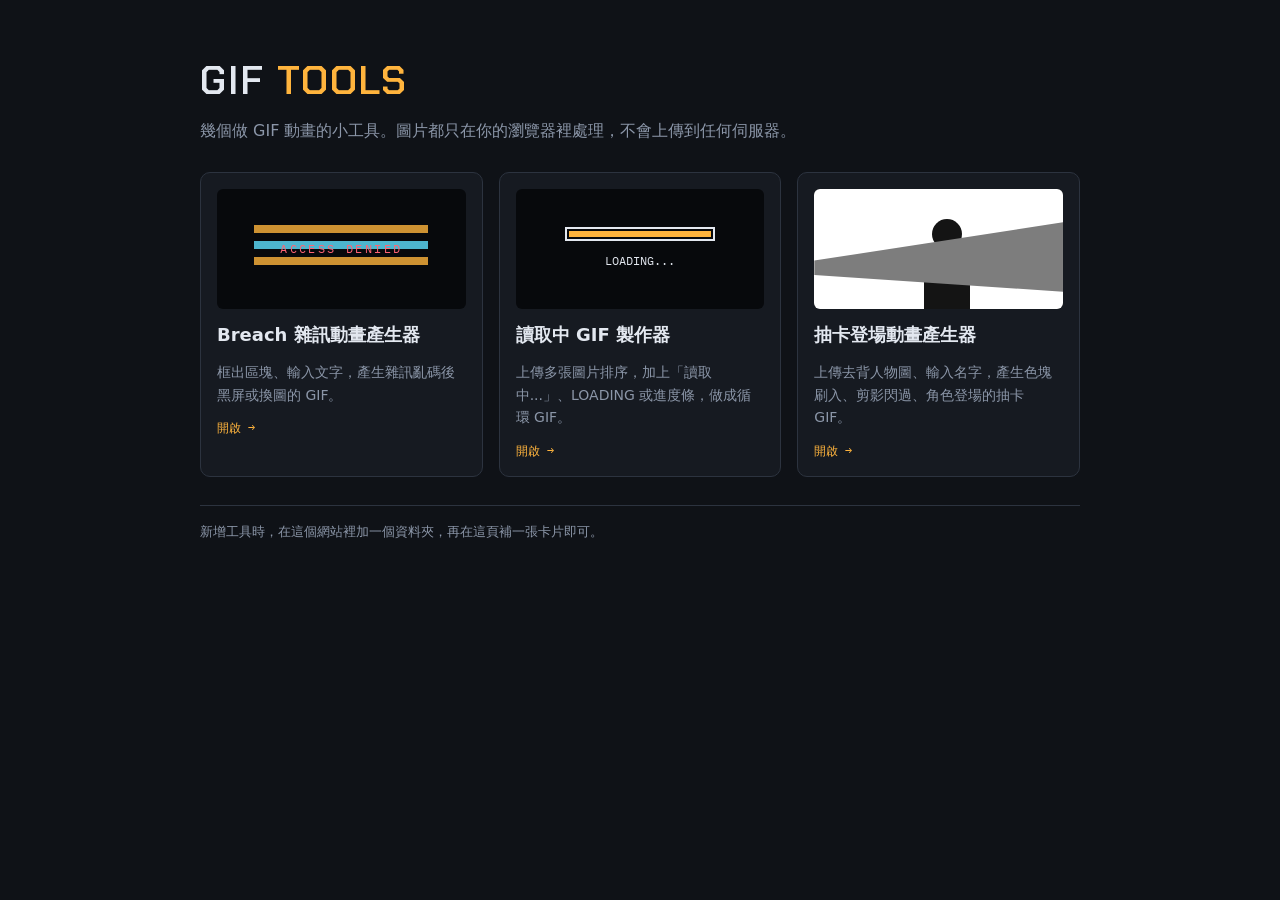
==== commit 4c376232: "+1" ====
--- a/index.html
+++ b/index.html
@@ -44,7 +44,18 @@
 .bar{width:150px;height:14px;border:2px solid var(--fg);padding:2px}
 .bar i{display:block;height:100%;background:var(--accent);animation:f 3s linear infinite}
 @keyframes f{0%{width:0}85%,100%{width:100%}}
-@media (prefers-reduced-motion:reduce){.glitch i,.glitch span,.bar i{animation:none}.bar i{width:60%}}
+/* summon mini preview */
+.summon{position:absolute;inset:0;background:#fff;overflow:hidden}
+.summon .wedge{position:absolute;inset:0;background:#7d7d7d;clip-path:polygon(0 60%,100% 28%,100% 86%,0 72%);animation:sw 3s ease-out infinite}
+.summon .sil{position:absolute;left:44%;bottom:-6px;width:46px;height:96px;animation:sl 3s ease-out infinite}
+.summon .sil::before{content:"";position:absolute;left:8px;top:0;width:30px;height:30px;border-radius:50%;background:#141414}
+.summon .sil::after{content:"";position:absolute;left:0;top:30px;width:46px;height:70px;border-radius:22px 22px 0 0;background:#141414}
+.summon .nm{position:absolute;left:12%;top:38%;font-family:var(--f-display);font-size:18px;color:#141414;letter-spacing:.08em;opacity:0;animation:nm 3s infinite}
+.summon .nm i{display:block;font-style:normal;color:var(--accent);font-size:10px;letter-spacing:.2em}
+@keyframes sw{0%{clip-path:polygon(0 60%,0 60%,0 72%,0 72%)}14%,100%{clip-path:polygon(0 60%,100% 28%,100% 86%,0 72%)}}
+@keyframes sl{0%{transform:translateX(70px);opacity:0}8%{opacity:1}40%{transform:translateX(0)}100%{transform:translateX(-6px)}}
+@keyframes nm{0%,55%{opacity:0;transform:translateX(-10px)}68%,100%{opacity:1;transform:none}}
+@media (prefers-reduced-motion:reduce){.glitch i,.glitch span,.bar i,.summon *{animation:none}.summon .nm{opacity:1}.bar i{width:60%}}
 .note{font-size:13px;color:var(--muted);border-top:1px solid var(--line);padding-top:16px;margin:0}
 </style>
 </head>
@@ -67,6 +78,12 @@
       <p>上傳多張圖片排序，加上「讀取中...」、LOADING 或進度條，做成循環 GIF。</p>
       <span class="go">開啟 →</span>
     </a>
+    <a class="tool" href="gacha/index.html">
+      <div class="screen" aria-hidden="true"><div class="summon"><div class="sil"></div><div class="wedge"></div><div class="nm"><i>★★★★★</i>NAME</div></div></div>
+      <h2>抽卡登場動畫產生器</h2>
+      <p>上傳去背人物圖、輸入名字，產生色塊刷入、剪影閃過、角色登場的抽卡 GIF。</p>
+      <span class="go">開啟 →</span>
+    </a>
   </div>
   <p class="note">新增工具時，在這個網站裡加一個資料夾，再在這頁補一張卡片即可。</p>
 </main>
